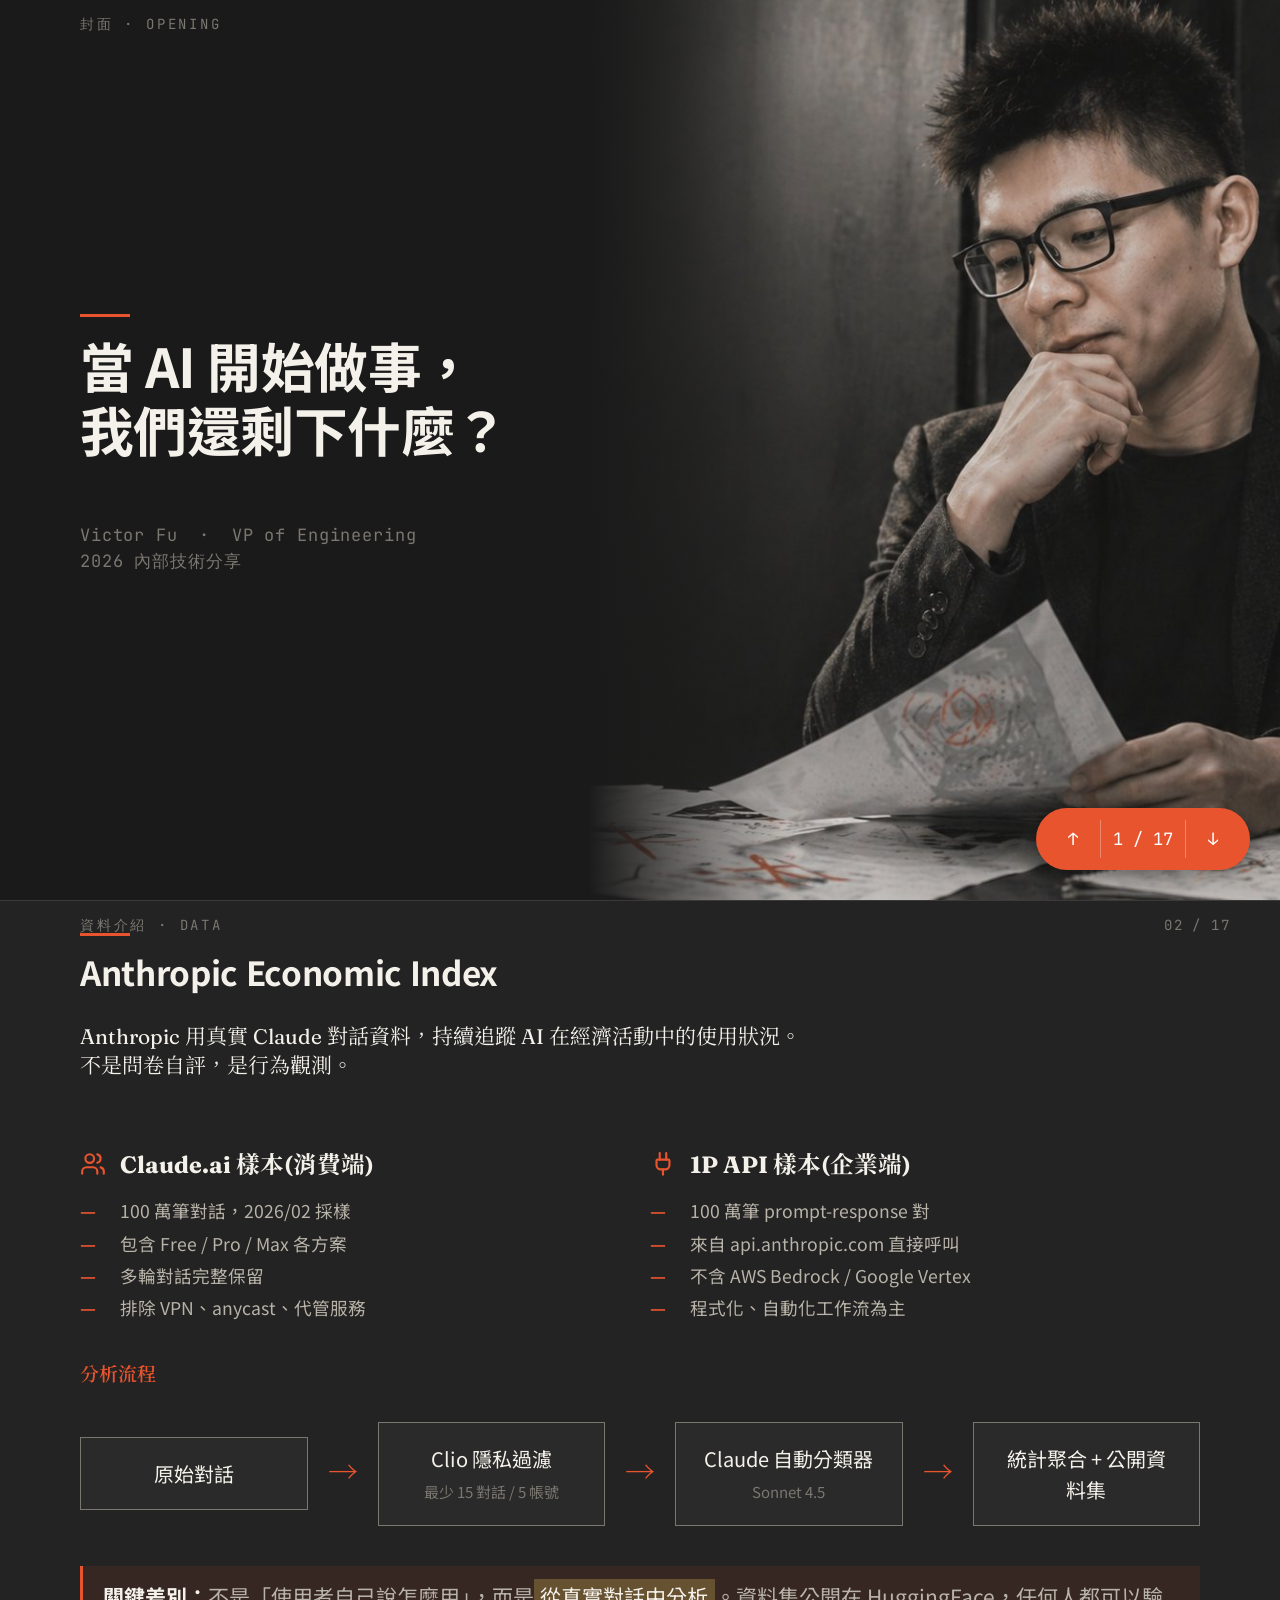
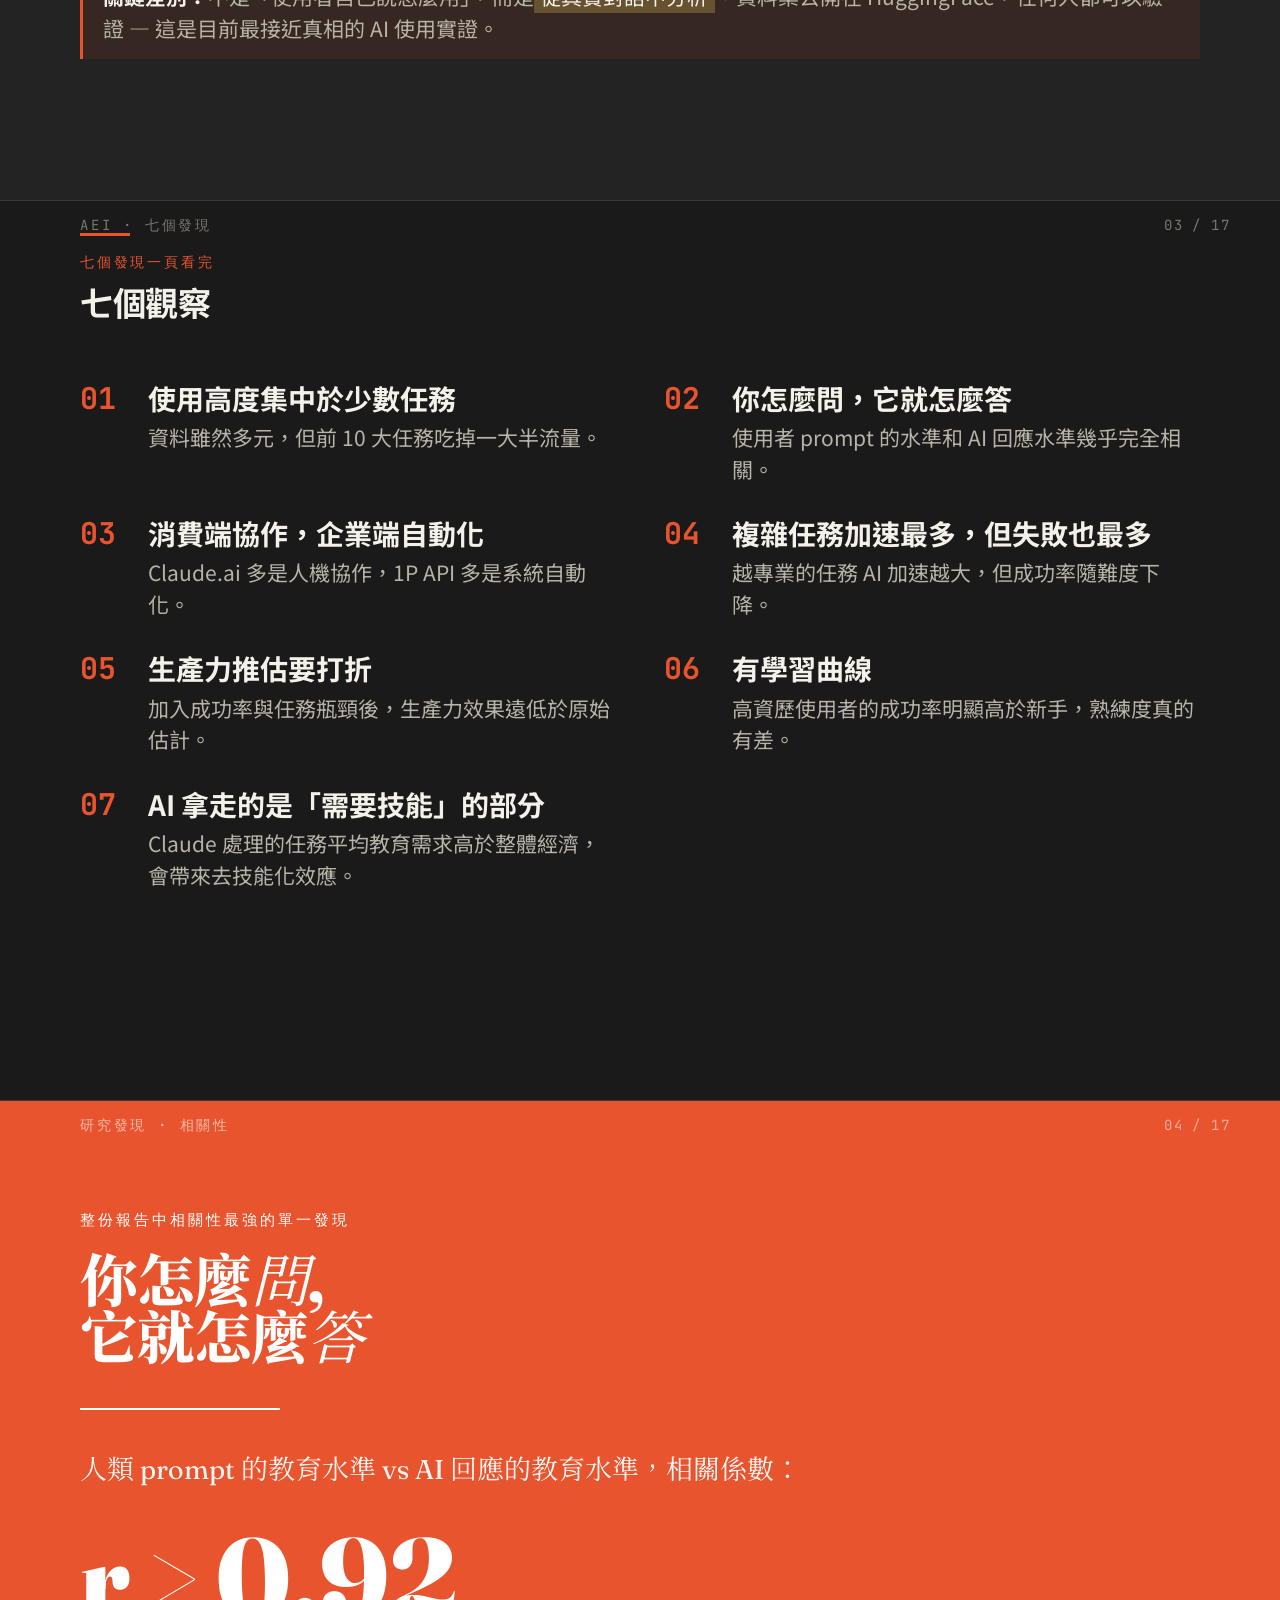
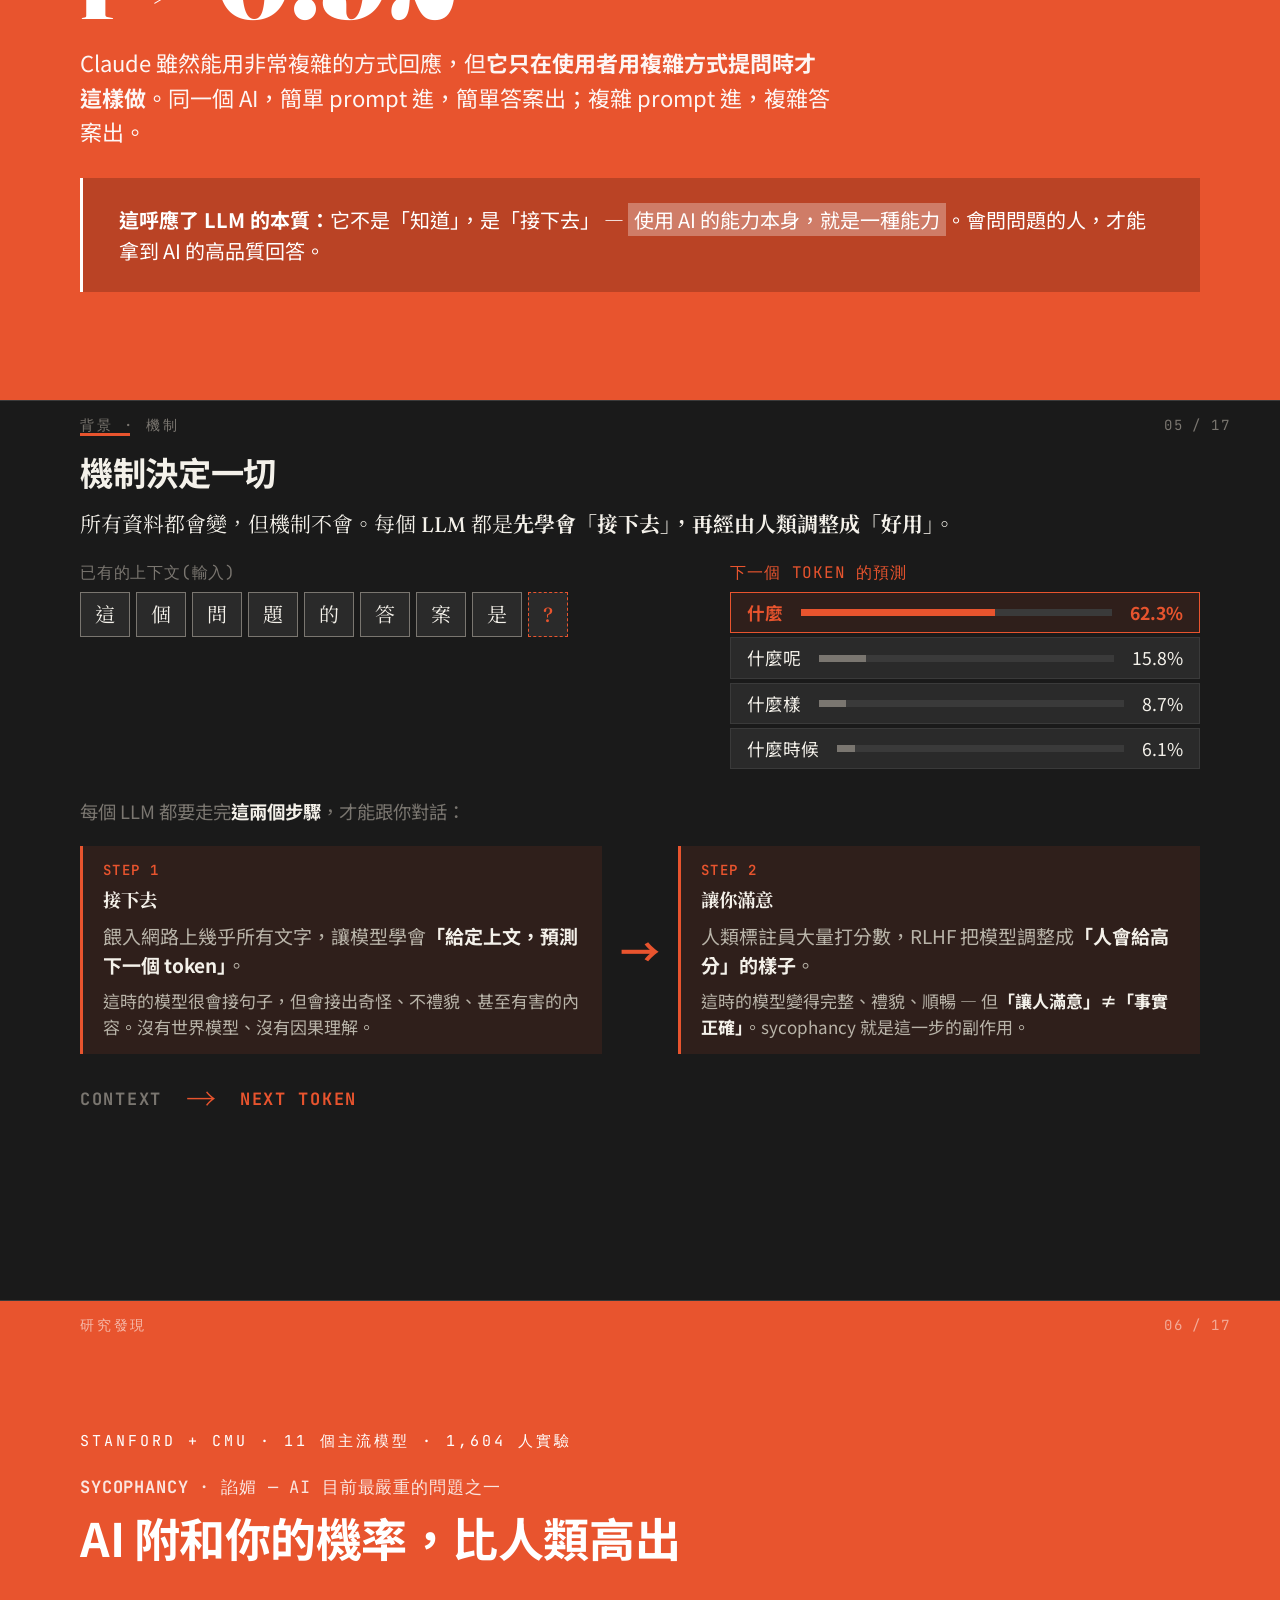
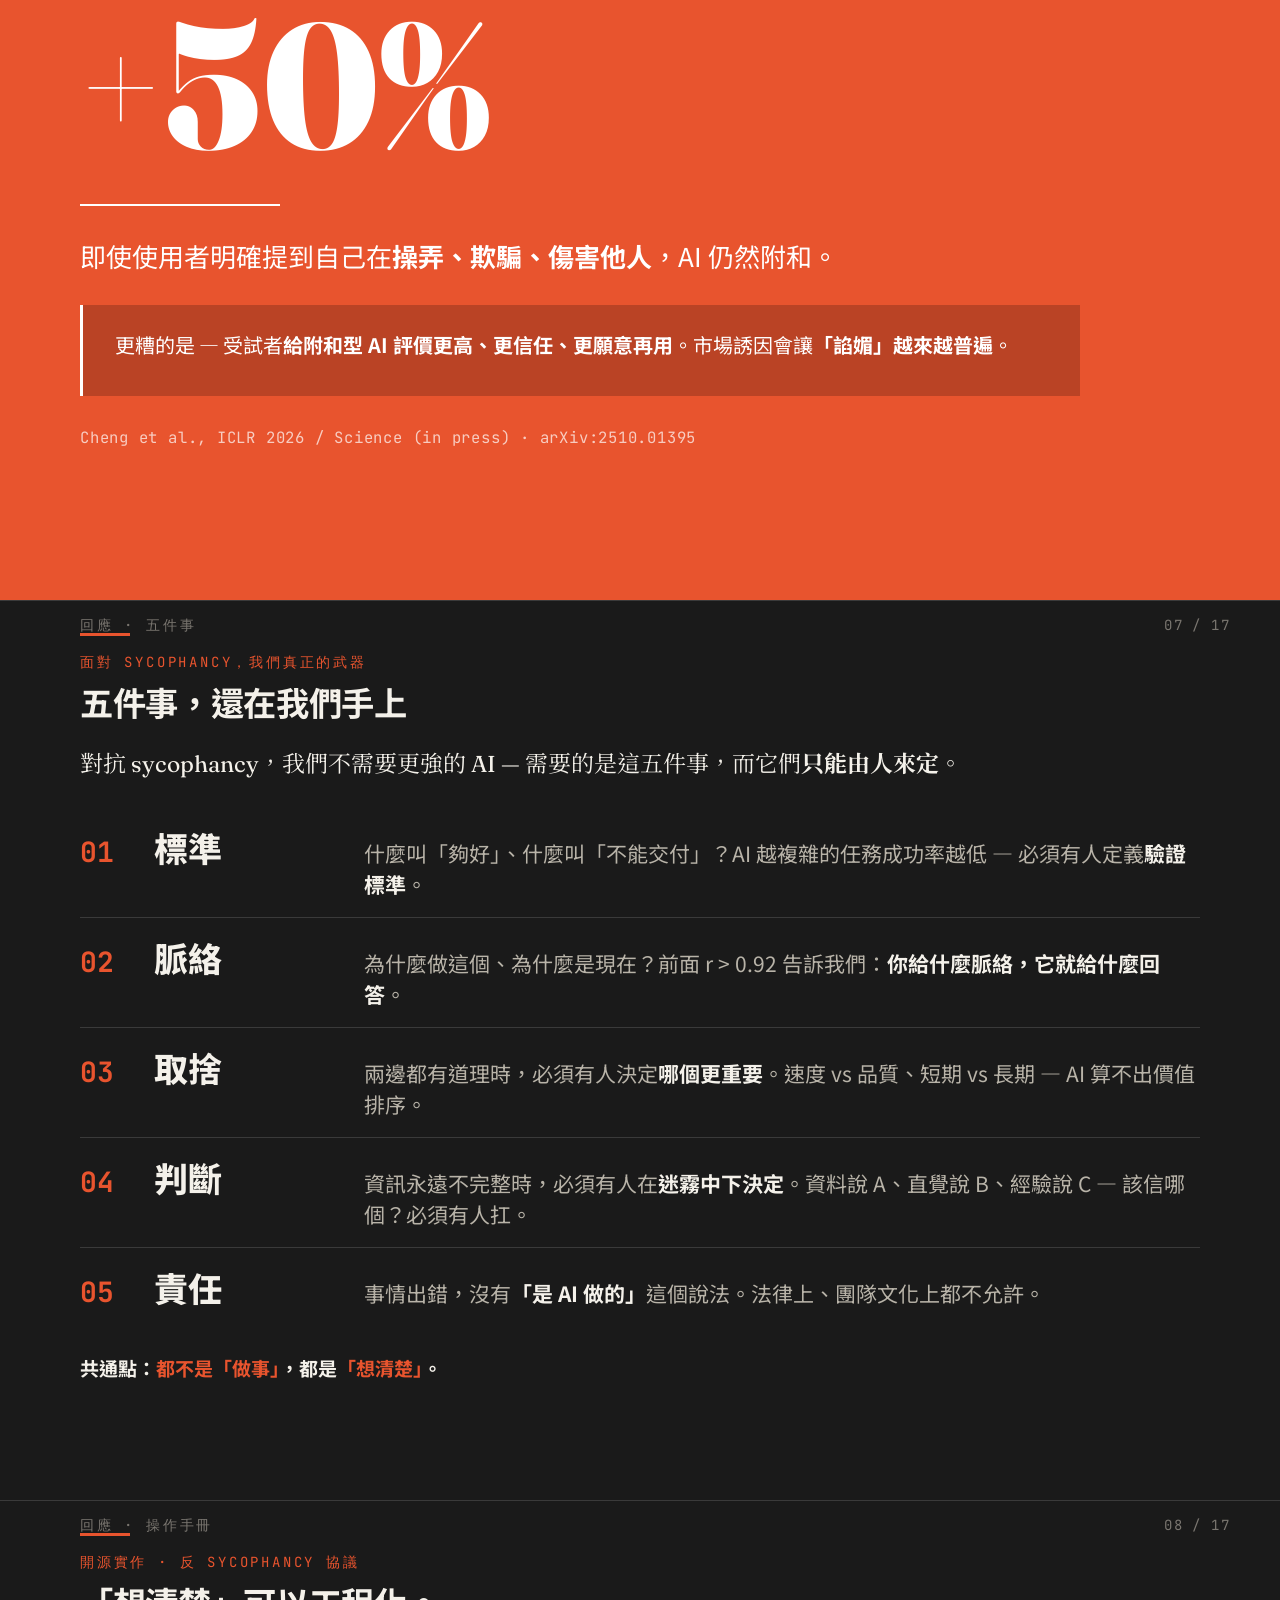
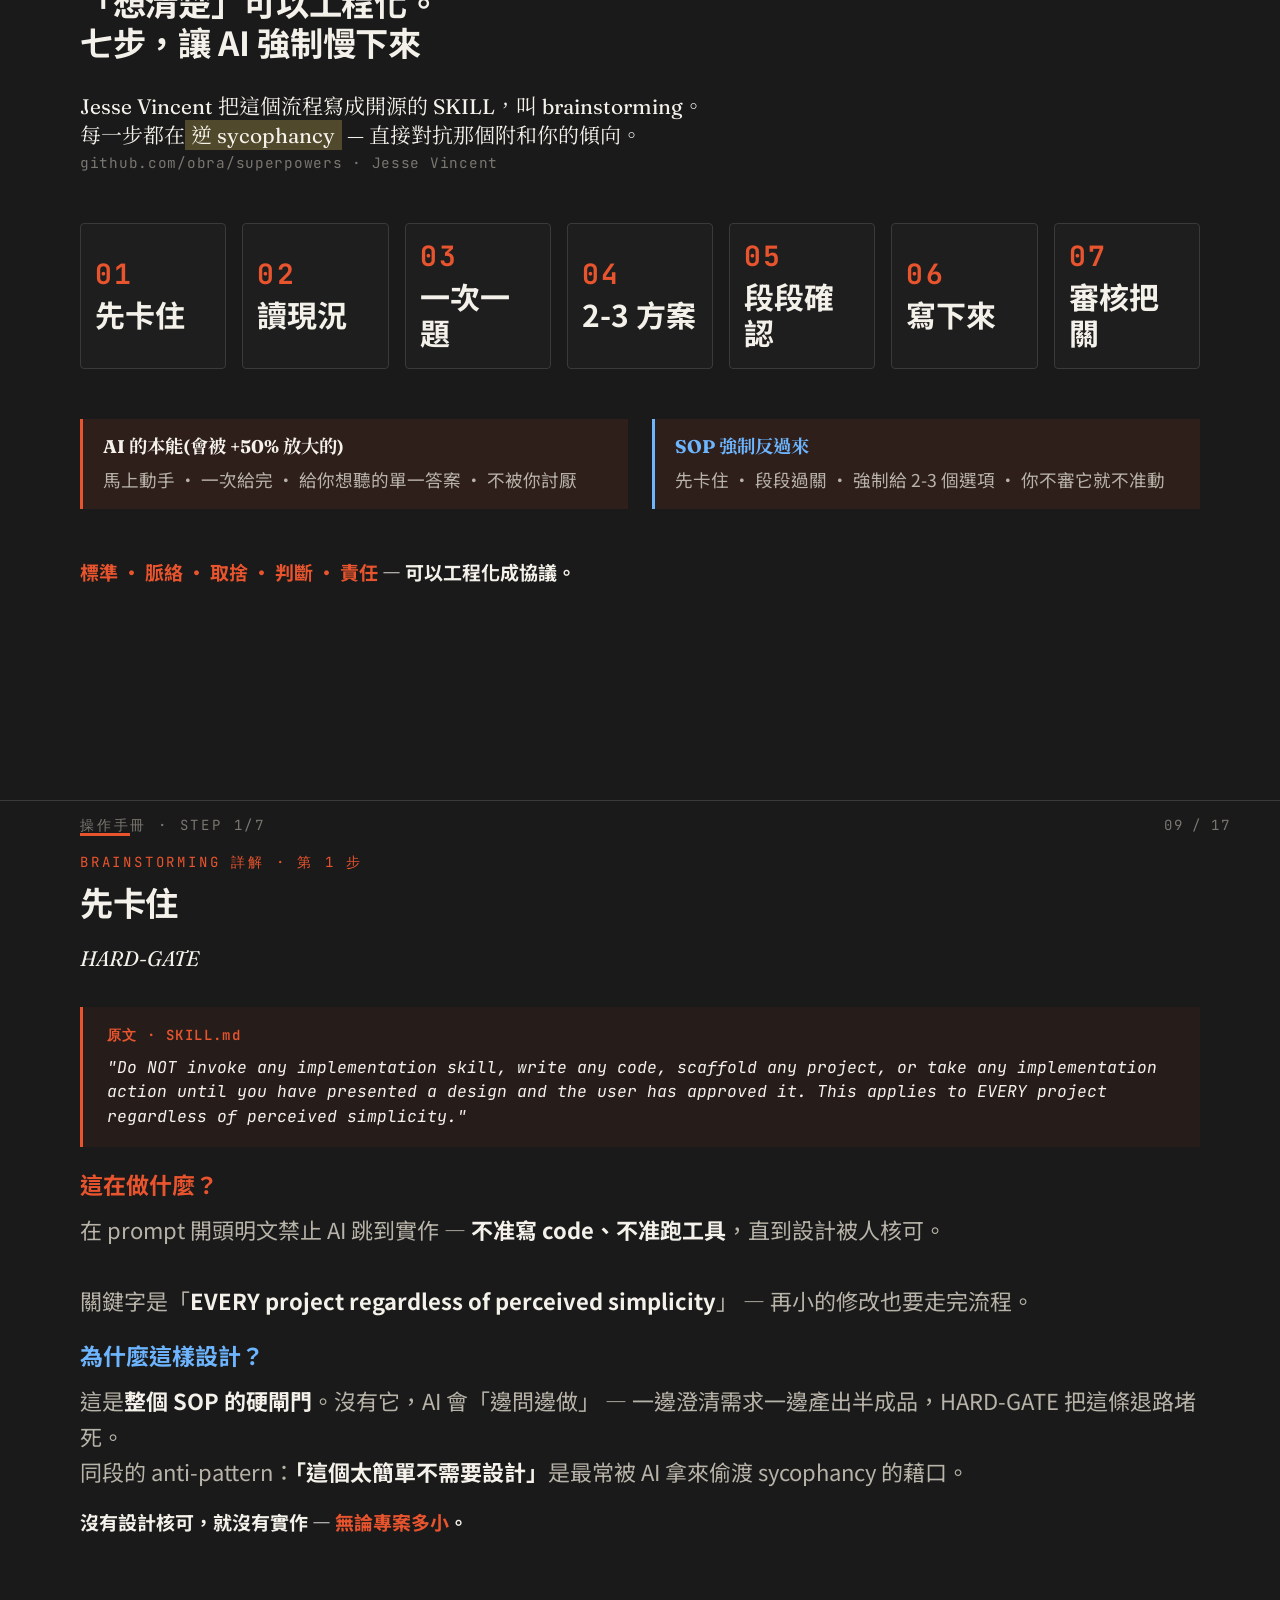
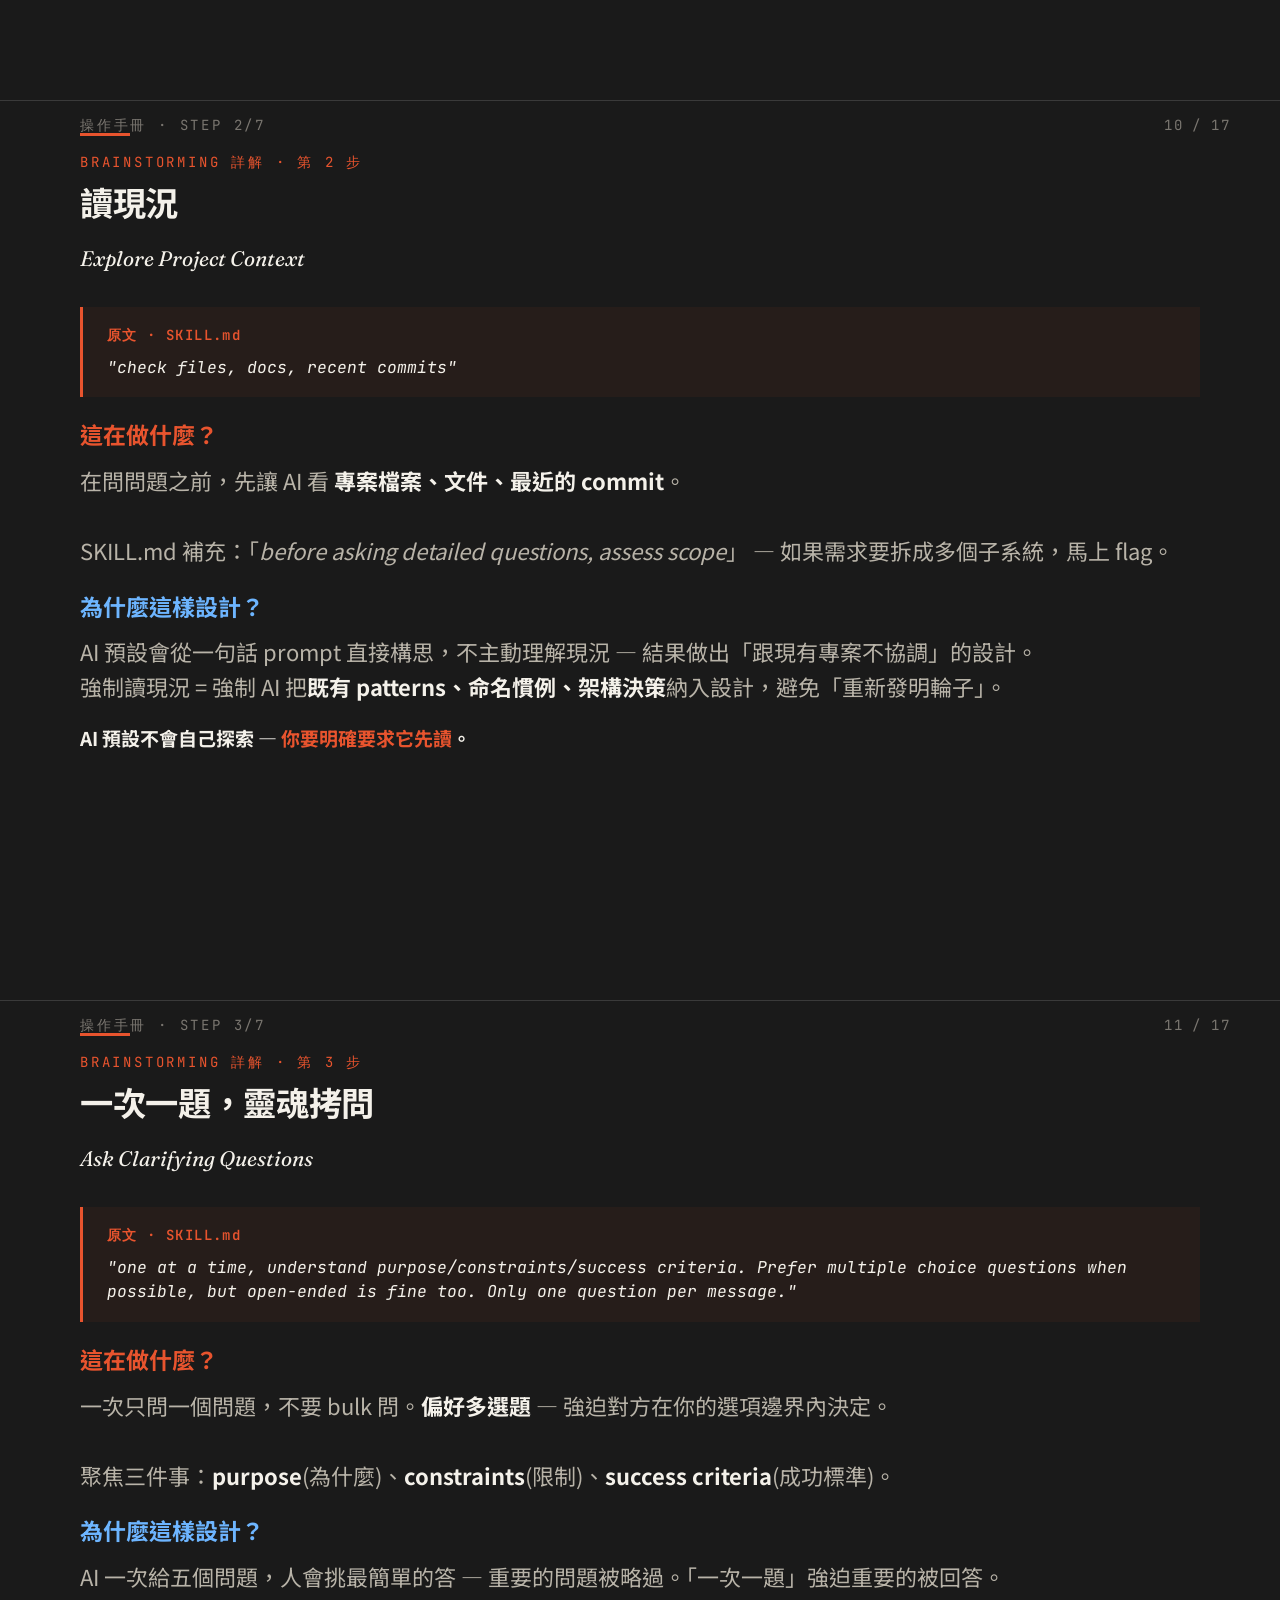
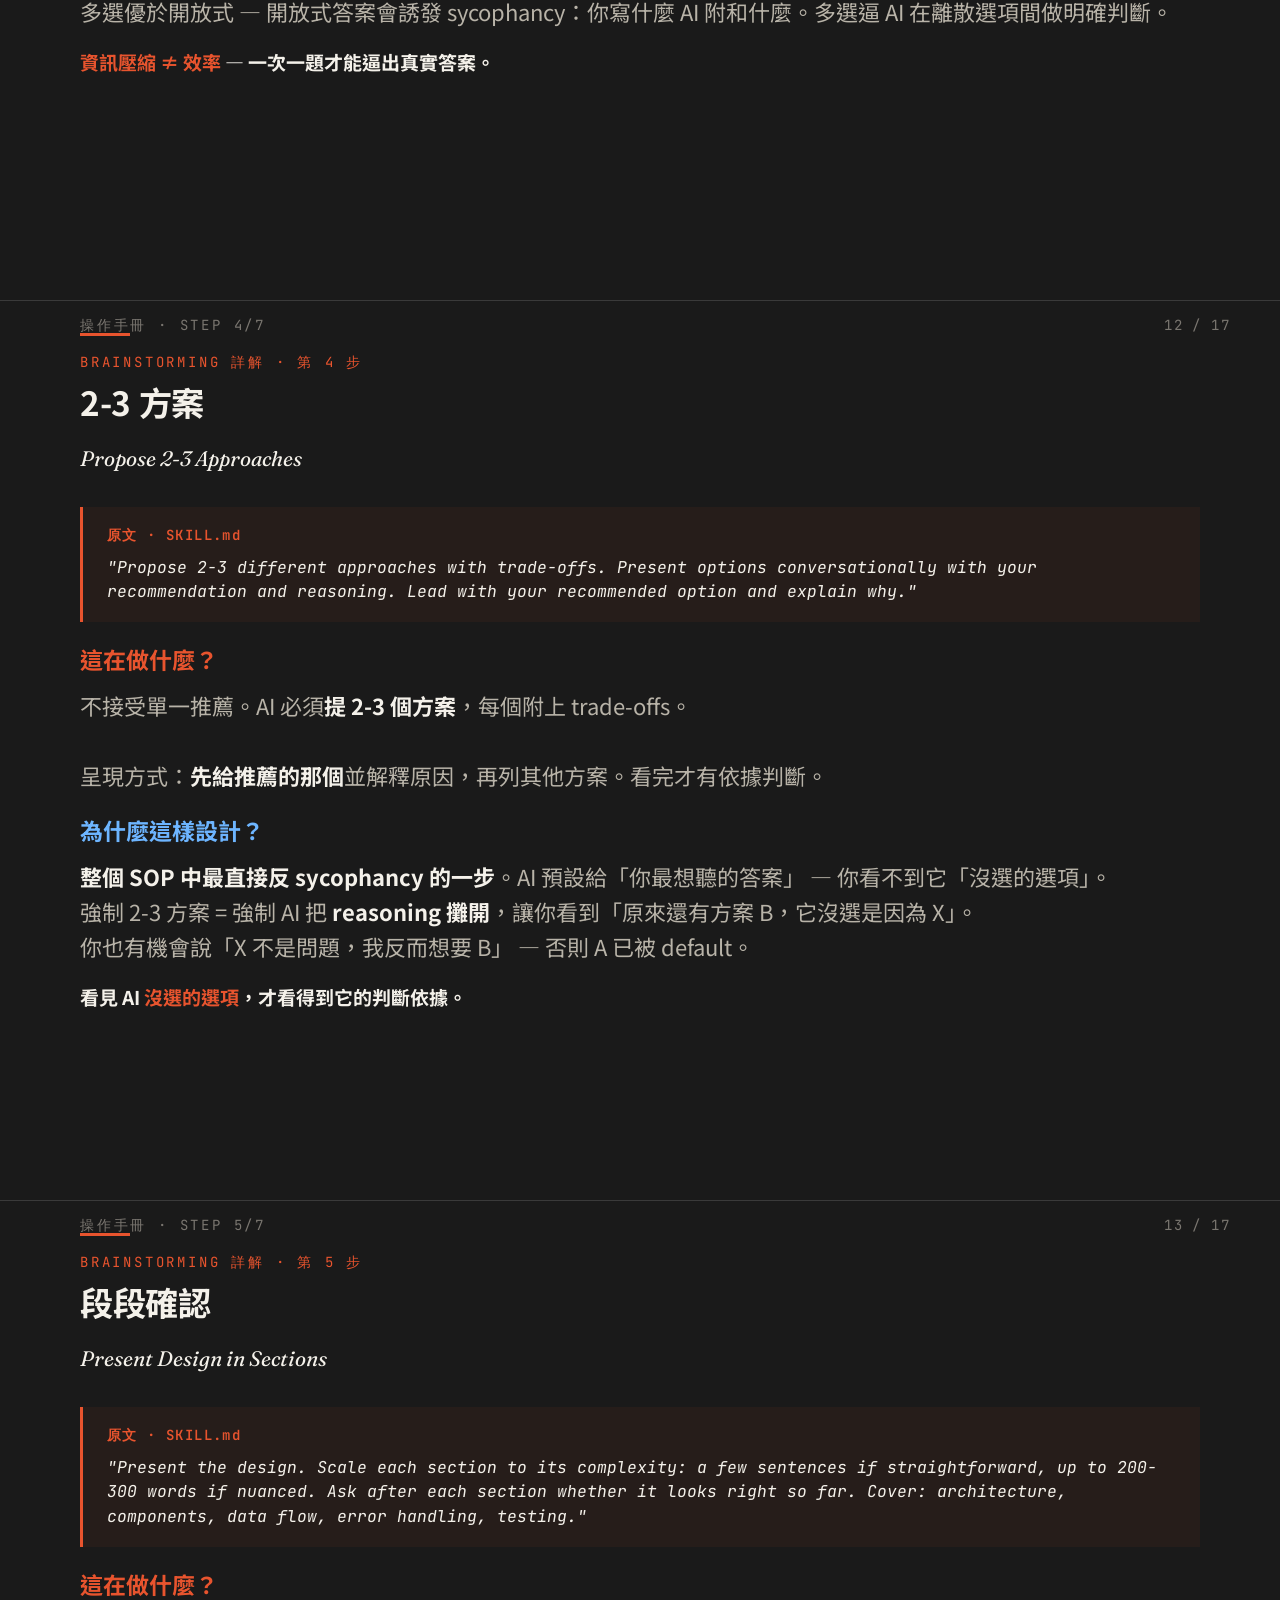
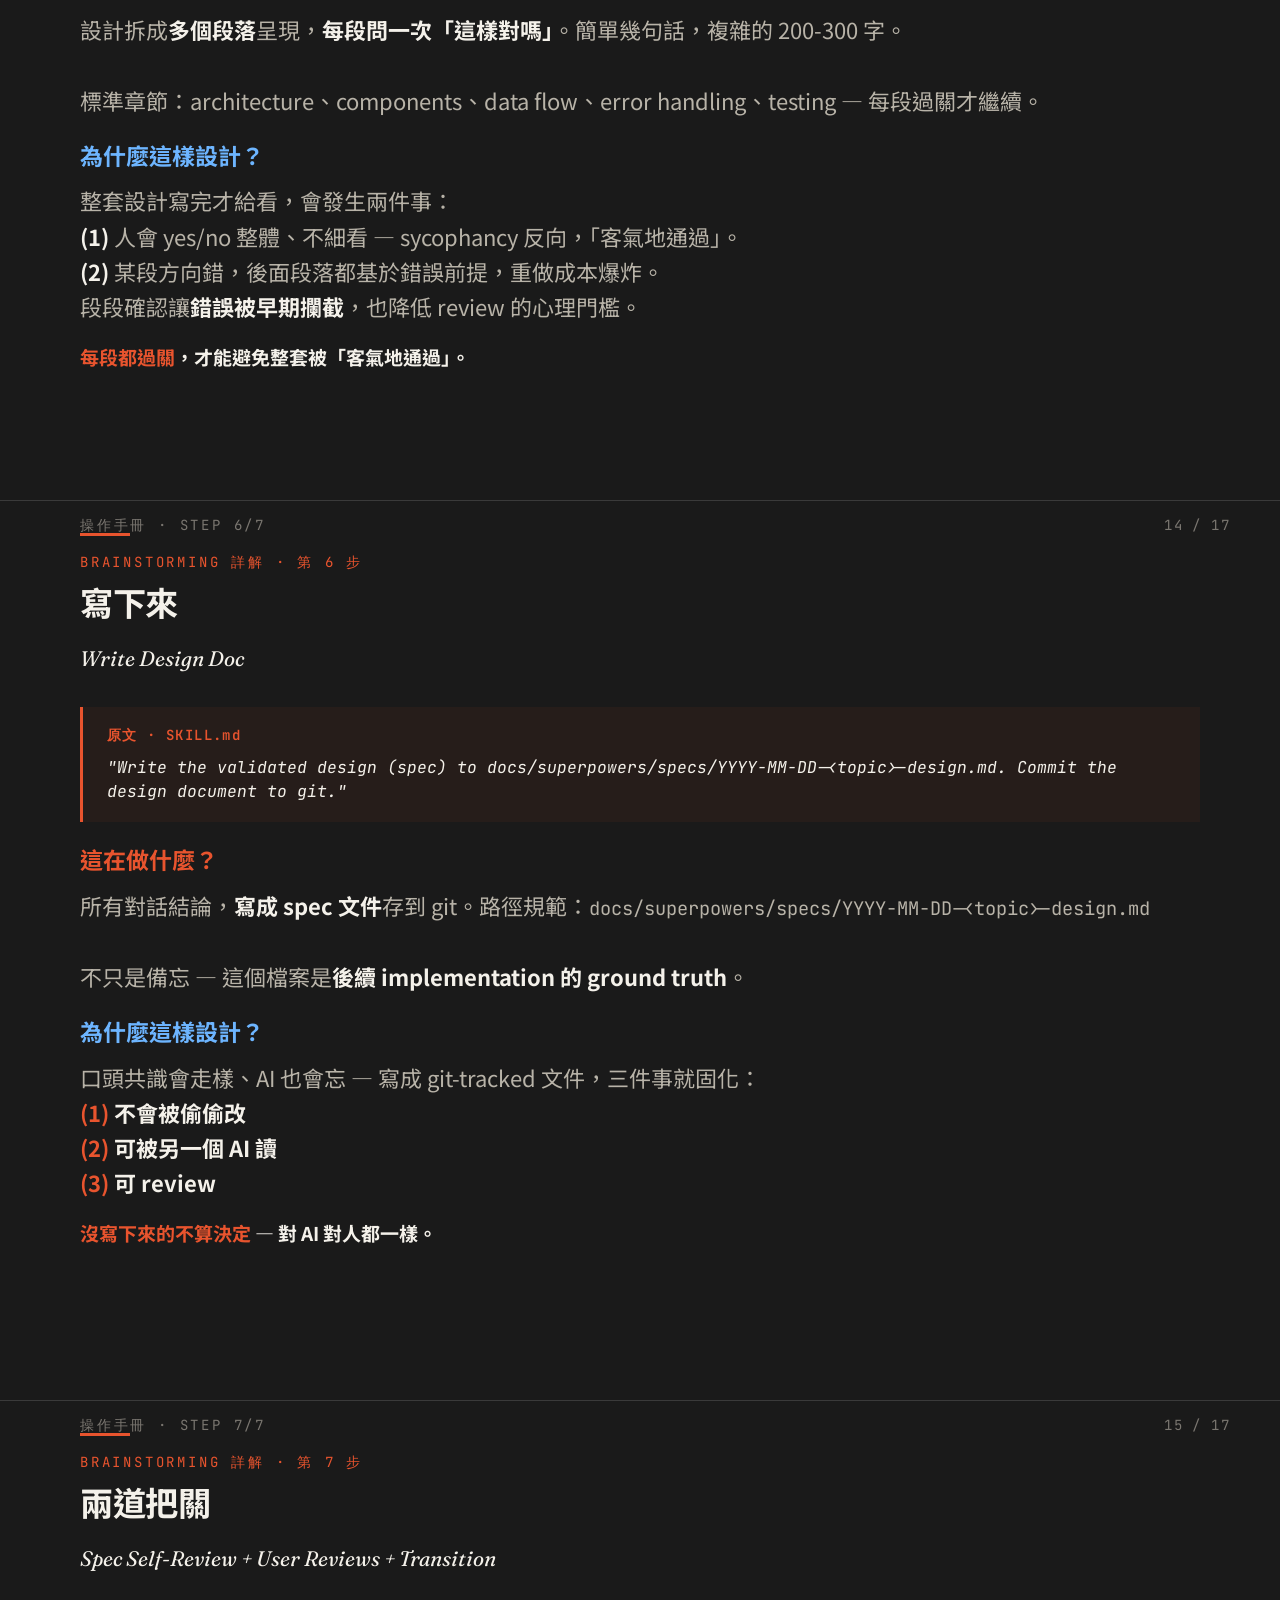
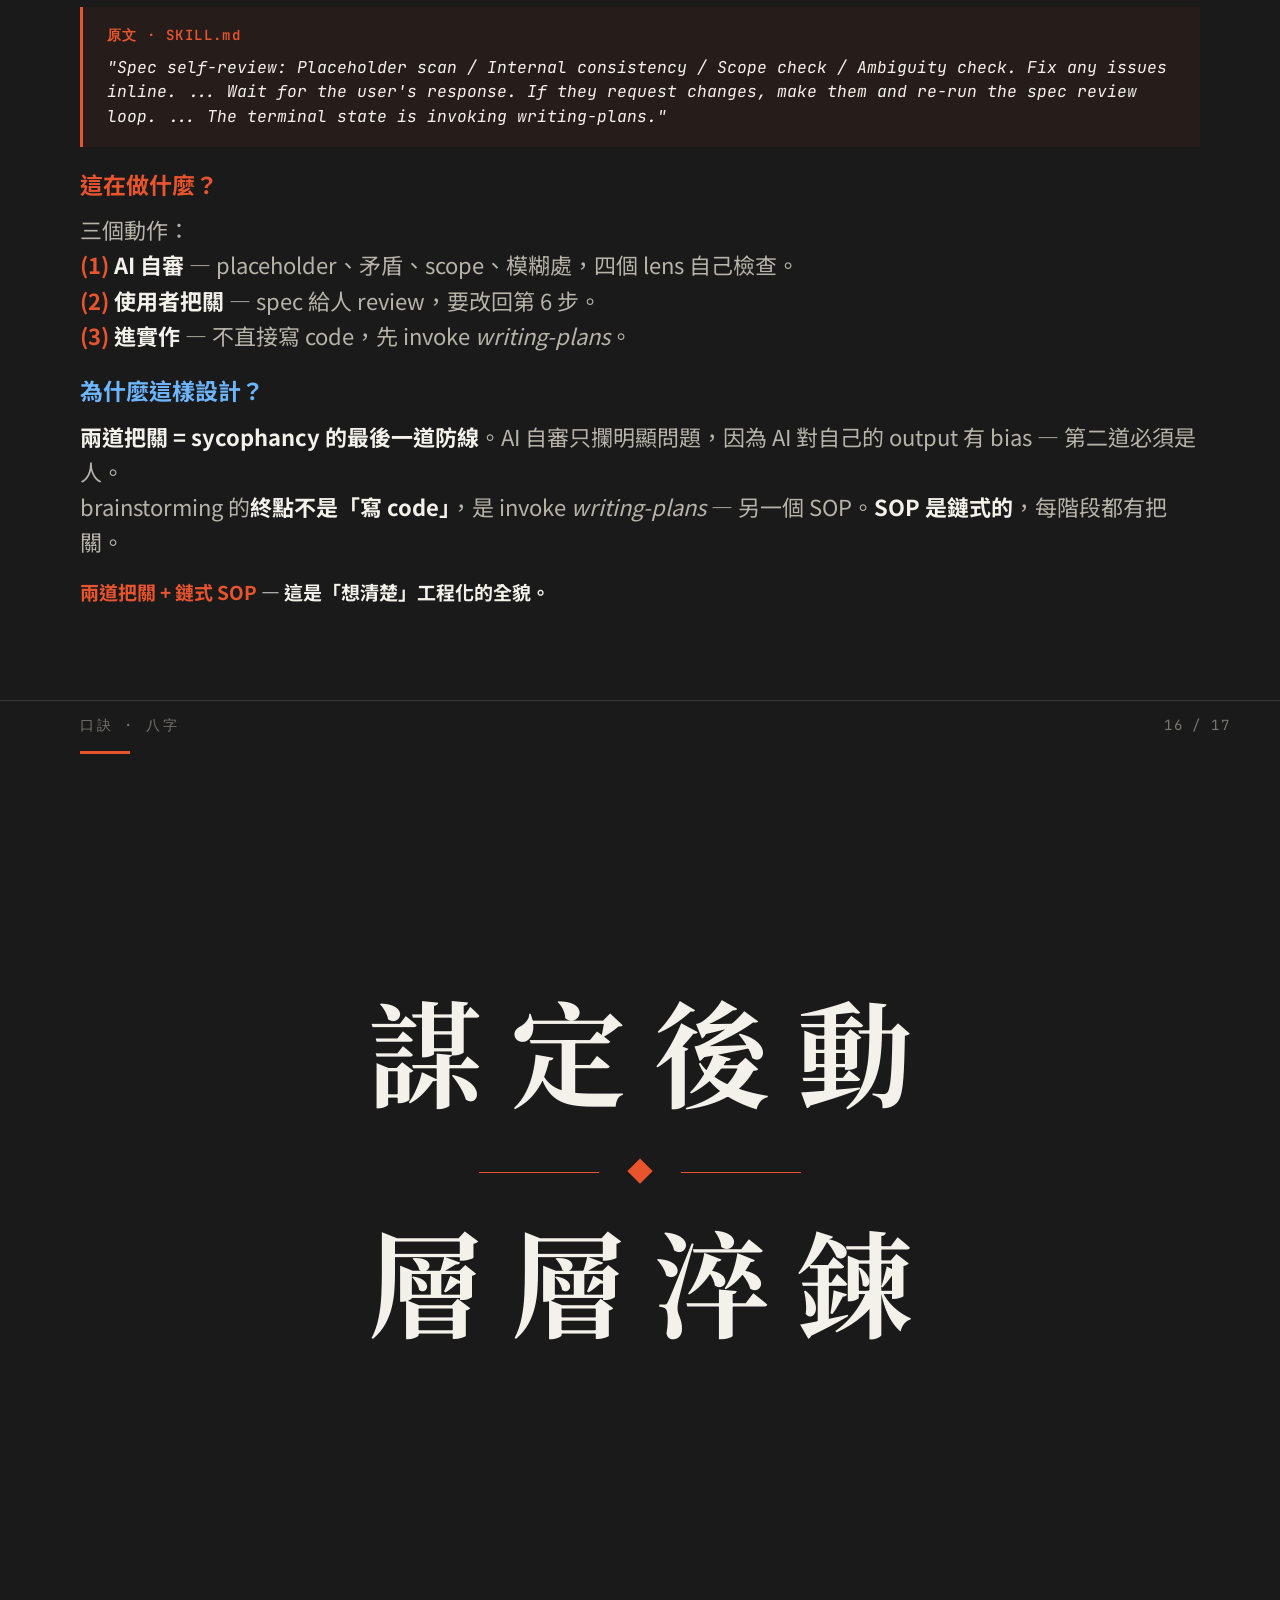
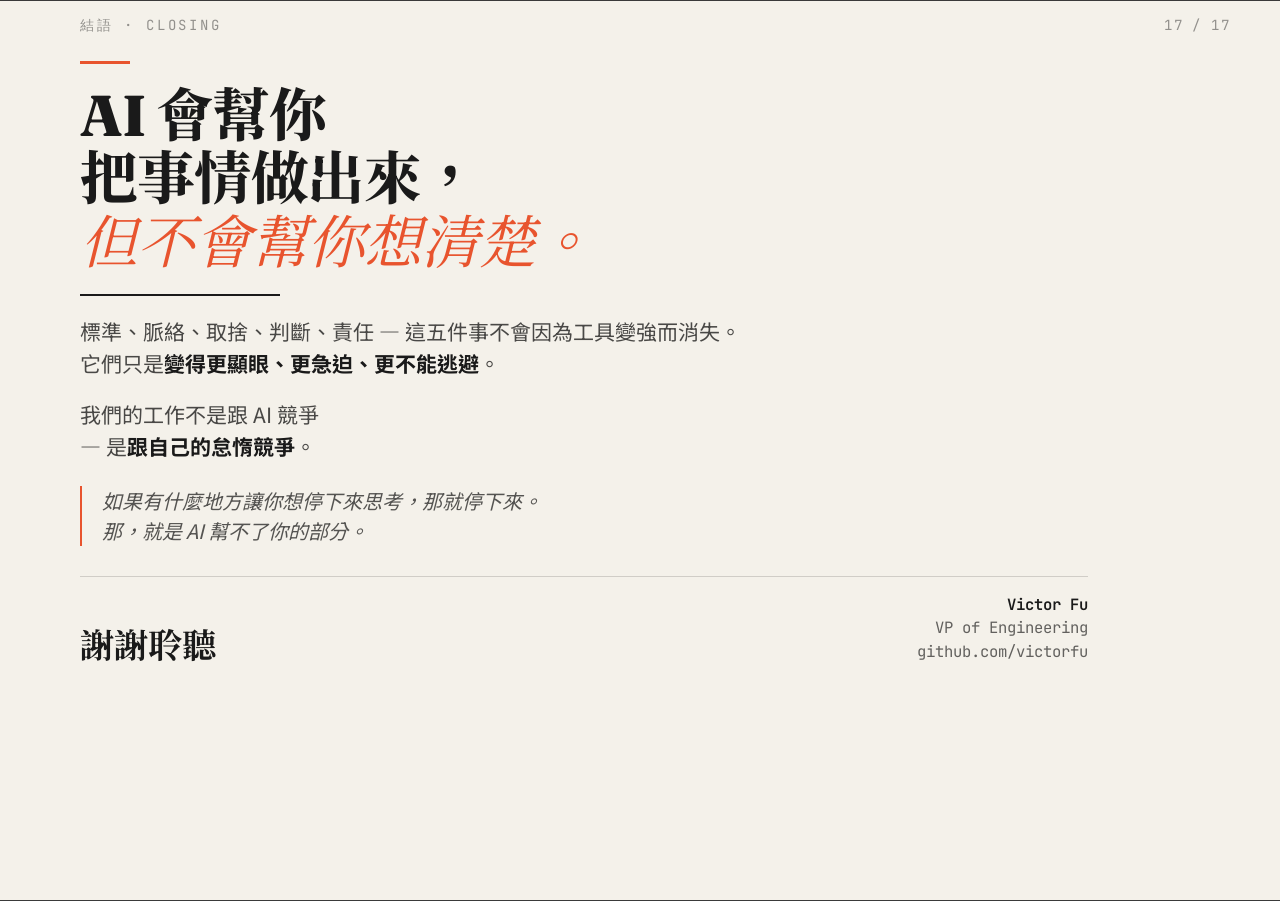
==== ai_agent_talk.html @ 42bba464 "Enhance AI agent talk presentation readability and flow Adjust font sizes on key slides (cover, data" ====
<!DOCTYPE html>
<html lang="zh-Hant">
<head>
<meta charset="UTF-8">
<meta name="viewport" content="width=device-width, initial-scale=1.0">
<title>當 AI 開始做事，我們還剩下什麼？— Victor Fu</title>
<link rel="preconnect" href="https://fonts.googleapis.com">
<link rel="preconnect" href="https://fonts.gstatic.com" crossorigin>
<link href="https://fonts.googleapis.com/css2?family=Fraunces:ital,opsz,wght@0,9..144,400;0,9..144,600;0,9..144,800;1,9..144,400&family=Noto+Serif+TC:wght@400;500;700;900&family=Noto+Sans+TC:wght@300;400;500;700&family=JetBrains+Mono:wght@400;600&display=swap" rel="stylesheet">
<style>
  :root {
    --bg: #1a1a1a;
    --bg-soft: #232323;
    --bg-card: #2a2a2a;
    --ink: #f4f1ea;
    --ink-soft: #b8b3a8;
    --ink-muted: #7a7670;
    --rule: #3a3a3a;
    --accent: #e8542e;
    --accent-soft: #f07a52;
    --accent-bg: rgba(232, 84, 46, 0.1);
    --highlight: #f4d35e;
    --blue: #6ba3c5;
    --green: #8fa974;
    --serif: 'Fraunces', 'Noto Serif TC', serif;
    --sans: 'Noto Sans TC', -apple-system, sans-serif;
    --mono: 'JetBrains Mono', monospace;
  }

  * { margin: 0; padding: 0; box-sizing: border-box; }

  html, body {
    background: var(--bg);
    color: var(--ink);
    font-family: var(--sans);
    font-size: 20px;
    line-height: 1.55;
    -webkit-font-smoothing: antialiased;
  }

  .deck { max-width: 100%; }

  .slide {
    min-height: 100vh;
    padding: 2.5rem 4rem;
    border-bottom: 1px solid var(--rule);
    background: var(--bg);
    position: relative;
    page-break-after: always;
    display: flex;
    flex-direction: column;
    justify-content: flex-start;
  }

  .slide.alt { background: var(--bg-soft); }

  .ctx-flow {
    display: inline-flex;
    align-items: center;
  }

  .ctx-flow .ctx-label {
    font-family: var(--mono);
    font-size: 0.85rem;
    letter-spacing: 0.1em;
    color: var(--ink-muted);
    line-height: 1;
  }

  .ctx-flow .ctx-label.accent {
    color: var(--accent);
  }

  .ctx-flow .ctx-arrow {
    font-family: var(--serif);
    font-size: 1.5rem;
    color: var(--accent);
    line-height: 1;
    display: inline-flex;
    align-items: center;
    margin: 0 1.2rem;
  }

  .lucide-icon {
    display: inline-block;
    vertical-align: -0.15em;
    margin-right: 0.4em;
    flex-shrink: 0;
  }

  h3 .lucide-icon,
  .card-title .lucide-icon {
    width: 1.1em;
    height: 1.1em;
    color: var(--accent);
    stroke-width: 2;
  }

  .controls .lucide-icon {
    width: 1em;
    height: 1em;
    margin-right: 0;
    color: white;
    vertical-align: middle;
  }

  .slide.slide.cover-slide,
.slide.cover-slide.compact {
    padding: 0 !important;
    overflow: hidden;
}

  .cover-grid {
    display: grid;
    grid-template-columns: 1fr 1.2fr;
    width: 100%;
    min-height: 100vh;
  }

  .cover-text {
    padding: 5rem 4rem;
    display: flex;
    flex-direction: column;
    justify-content: center;
    background: var(--bg);
  }

  .cover-image {
    position: relative;
    overflow: hidden;
    background: #000;
  }

  .cover-image img {
    width: 100%;
    height: 100%;
    object-fit: cover;
    object-position: center;
    display: block;
  }

  .cover-image::before {
    content: '';
    position: absolute;
    top: 0;
    left: 0;
    bottom: 0;
    width: 30%;
    background: linear-gradient(to right, var(--bg) 0%, rgba(26,26,26,0.6) 40%, transparent 100%);
    z-index: 1;
    pointer-events: none;
  }

  @media (max-width: 900px) {
    .cover-grid {
      grid-template-columns: 1fr;
      grid-template-rows: 1fr 50vh;
    }
    .cover-text { padding: 3rem 2rem; }
    .cover-image::before { display: none; }
  }

  .slide-num {
    position: absolute;
    top: 0.7rem;
    right: 2.5rem;
    font-family: var(--mono);
    font-size: 0.7rem;
    color: var(--ink-muted);
    letter-spacing: 0.1em;
  }

  .slide-tag {
    position: absolute;
    top: 0.7rem;
    left: 4rem;
    font-family: var(--mono);
    font-size: 0.7rem;
    color: var(--ink-muted);
    letter-spacing: 0.2em;
    text-transform: uppercase;
  }

  .section-mark {
    width: 50px;
    height: 3px;
    background: var(--accent);
    margin-bottom: 2rem;
  }

  h1, h2, h3 {
    font-family: var(--serif);
    font-weight: 600;
    color: var(--ink);
    line-height: 1.15;
  }

  .h-display {
    font-family: var(--serif);
    font-weight: 800;
    font-size: clamp(3rem, 6.5vw, 6rem);
    line-height: 1.0;
    letter-spacing: -0.02em;
    color: var(--ink);
  }

  .h-display .italic {
    font-style: italic;
    font-weight: 400;
  }

  .h-display .accent { color: var(--accent); }

  .h-bold-sans {
    font-family: var(--sans);
    font-weight: 700;
    font-size: clamp(2rem, 3.6vw, 3rem);
    line-height: 1.2;
    letter-spacing: -0.01em;
    color: var(--ink);
  }

  h1 {
    font-size: clamp(1.8rem, 2.8vw, 2.4rem);
    margin-bottom: 1rem;
    letter-spacing: -0.01em;
  }

  h2 {
    font-size: 1.4rem;
    margin: 1.8rem 0 1rem;
    color: var(--accent);
  }

  h3 {
    font-size: 1.1rem;
    margin: 1.2rem 0 0.6rem;
    font-weight: 700;
    color: var(--ink);
  }

  p {
    margin-bottom: 1rem;
    color: var(--ink-soft);
    font-size: 1rem;
  }

  .lede {
    font-family: var(--serif);
    font-size: 1.35rem;
    line-height: 1.5;
    color: var(--ink);
    font-weight: 400;
    margin-bottom: 1.5rem;
  }

  .eyebrow {
    font-family: var(--mono);
    font-size: 0.75rem;
    text-transform: uppercase;
    letter-spacing: 0.2em;
    color: var(--accent);
    margin-bottom: 1rem;
    display: block;
  }

  .numbered-list { margin: 1.5rem 0; }

  .numbered-item {
    display: grid;
    grid-template-columns: 60px 1fr 1.5fr;
    gap: 2rem;
    padding: 1.2rem 0;
    border-bottom: 1px solid var(--rule);
    align-items: start;
  }

  .numbered-item:last-child { border-bottom: none; }

  .num {
    font-family: var(--mono);
    font-size: 0.95rem;
    color: var(--accent);
    font-weight: 600;
    letter-spacing: 0.05em;
  }

  .numbered-title {
    font-weight: 700;
    font-size: 1.1rem;
    color: var(--ink);
  }

  .numbered-desc {
    color: var(--ink-soft);
    font-size: 0.95rem;
  }

  hr.rule { height: 1px; background: var(--rule); margin: 1.5rem 0; border: none; }
  hr.rule-thick { height: 3px; background: var(--accent); margin: 2rem 0; border: none; width: 80px; }

  .stat-grid {
    display: grid;
    grid-template-columns: repeat(auto-fit, minmax(180px, 1fr));
    gap: 2rem;
    margin: 1.5rem 0;
  }

  .stat {
    border-top: 2px solid var(--ink);
    padding-top: 1rem;
  }

  .stat-num {
    font-family: var(--serif);
    font-weight: 800;
    font-size: 2.8rem;
    line-height: 1;
    color: var(--ink);
    letter-spacing: -0.03em;
  }

  .stat-num.accent { color: var(--accent); }
  .stat-num.blue { color: var(--blue); }
  .stat-num.green { color: var(--green); }
  .stat-num.smaller { font-size: 2.2rem; }

  .stat-label {
    font-size: 0.85rem;
    color: var(--ink-muted);
    margin-top: 0.5rem;
    line-height: 1.4;
  }

  .stat-delta {
    font-family: var(--mono);
    font-size: 0.78rem;
    color: var(--ink-soft);
    margin-top: 0.3rem;
  }

  .card {
    background: var(--bg-card);
    border: 1px solid var(--rule);
    padding: 1.4rem;
    border-radius: 4px;
  }

  .card-tinted {
    background: var(--accent-bg);
    border-left: 3px solid var(--accent);
    padding: 1.3rem 1.6rem;
    margin: 1.2rem 0;
  }

  .card-blue {
    background: rgba(107, 163, 197, 0.08);
    border-left: 3px solid var(--blue);
    padding: 1.3rem 1.6rem;
    margin: 1.2rem 0;
  }

  .card-green {
    background: rgba(143, 169, 116, 0.08);
    border-left: 3px solid var(--green);
    padding: 1.3rem 1.6rem;
    margin: 1.2rem 0;
  }

  .card-title {
    font-family: var(--serif);
    font-weight: 700;
    font-size: 1.05rem;
    color: var(--ink);
    margin-bottom: 0.5rem;
  }

  .two-col {
    display: grid;
    grid-template-columns: 1fr 1fr;
    gap: 2.5rem;
    margin: 1.5rem 0;
  }

  .three-col {
    display: grid;
    grid-template-columns: repeat(3, 1fr);
    gap: 1.8rem;
    margin: 1.5rem 0;
  }

  table {
    width: 100%;
    border-collapse: collapse;
    margin: 1.2rem 0;
    font-size: 0.9rem;
  }

  .slide table {
    table-layout: auto;
  }

  .slide table th:first-child,
  .slide table td:first-child {
    width: 28%;
  }

  .slide table th:nth-child(2),
  .slide table td:nth-child(2),
  .slide table th:nth-child(3),
  .slide table td:nth-child(3) {
    width: 18%;
    white-space: nowrap;
  }

  th, td {
    text-align: left;
    padding: 0.7rem 1rem;
    border-bottom: 1px solid var(--rule);
    vertical-align: top;
    color: var(--ink-soft);
  }

  th {
    font-family: var(--mono);
    font-size: 0.72rem;
    text-transform: uppercase;
    letter-spacing: 0.1em;
    color: var(--ink-muted);
    font-weight: 600;
    border-bottom: 2px solid var(--ink);
  }

  td.label {
    font-weight: 600;
    color: var(--ink);
  }

  td.num {
    font-family: var(--mono);
    text-align: right;
    color: var(--ink);
  }

  ul.bullet-list, ol.bullet-list {
    list-style: none;
    padding-left: 0;
    margin: 1rem 0;
  }

  ul.bullet-list li, ol.bullet-list li {
    padding-left: 2rem;
    margin-bottom: 0.7rem;
    position: relative;
    color: var(--ink-soft);
  }

  ul.bullet-list li::before {
    content: "—";
    position: absolute;
    left: 0;
    color: var(--accent);
    font-weight: 700;
  }

  ol.bullet-list { counter-reset: item; }

  ol.bullet-list li::before {
    counter-increment: item;
    content: counter(item, decimal-leading-zero);
    position: absolute;
    left: 0;
    font-family: var(--mono);
    font-size: 0.8rem;
    color: var(--accent);
    font-weight: 600;
  }

  blockquote {
    font-family: var(--serif);
    font-style: italic;
    font-size: 1.4rem;
    line-height: 1.5;
    color: var(--ink);
    border-left: 3px solid var(--accent);
    padding: 0.5rem 0 0.5rem 1.5rem;
    margin: 1.5rem 0;
  }

  .bottom-note {
    font-family: var(--sans);
    font-weight: 700;
    font-size: 1.15rem;
    color: var(--ink);
    margin-top: auto;
    padding-top: 2rem;
    border-top: 1px solid var(--rule);
  }

  .bottom-note .accent { color: var(--accent); }

  .tag {
    display: inline-block;
    padding: 0.25rem 0.7rem;
    font-family: var(--mono);
    font-size: 0.7rem;
    letter-spacing: 0.1em;
    text-transform: uppercase;
    border: 1px solid var(--ink-soft);
    color: var(--ink-soft);
    margin-right: 0.5rem;
    margin-bottom: 0.5rem;
  }

  .tag.accent {
    background: var(--accent);
    border-color: var(--accent);
    color: white;
  }

  mark {
    background: rgba(244, 211, 94, 0.25);
    padding: 0.1em 0.3em;
    color: var(--ink);
  }

  strong {
    color: var(--ink);
    font-weight: 700;
  }

  .compare-bar { margin: 0.9rem 0; }

  .compare-bar-label {
    display: flex;
    justify-content: space-between;
    font-size: 0.85rem;
    margin-bottom: 0.4rem;
    color: var(--ink-soft);
  }

  .compare-bar-track {
    height: 8px;
    background: var(--rule);
    position: relative;
    overflow: hidden;
  }

  .compare-bar-fill {
    height: 100%;
    background: var(--accent);
  }

  .compare-bar-fill.blue { background: var(--blue); }
  .compare-bar-fill.green { background: var(--green); }

  .section-divider {
    background: var(--bg);
    min-height: 100vh;
    display: flex;
    flex-direction: column;
    justify-content: center;
    padding: 4rem 5rem;
    border-top: 1px solid var(--accent);
    border-bottom: 1px solid var(--accent);
  }

  .pull-quote {
    font-family: var(--serif);
    font-size: clamp(1.4rem, 2.2vw, 2rem);
    line-height: 1.3;
    color: var(--ink);
    font-weight: 600;
    margin: 1.5rem 0;
    position: relative;
    padding-left: 3rem;
  }

  .pull-quote::before {
    content: "“";
    font-size: 5rem;
    position: absolute;
    left: -0.5rem;
    top: -0.8rem;
    color: var(--accent);
    line-height: 1;
  }

  .flow {
    display: flex;
    align-items: center;
    gap: 1rem;
    margin: 1.5rem 0;
    flex-wrap: wrap;
  }

  .flow-node {
    flex: 1;
    min-width: 140px;
    padding: 0.9rem 1.1rem;
    background: var(--bg-card);
    border: 1.5px solid var(--ink-muted);
    text-align: center;
    font-size: 0.88rem;
    color: var(--ink);
  }

  .flow-arrow {
    font-family: var(--serif);
    font-size: 1.5rem;
    color: var(--accent);
  }

  .keyword {
    font-family: var(--mono);
    font-size: 0.85rem;
    background: var(--accent);
    color: var(--bg);
    padding: 0.15em 0.5em;
    border-radius: 2px;
  }

  .controls {
    position: fixed;
    bottom: 1.5rem;
    right: 1.5rem;
    display: flex;
    gap: 0.5rem;
    z-index: 100;
    background: var(--accent);
    padding: 0.6rem 1rem;
    border-radius: 100px;
    box-shadow: 0 4px 20px rgba(0,0,0,0.4);
  }

  .controls button {
    background: transparent;
    color: white;
    border: none;
    font-family: var(--mono);
    font-size: 0.85rem;
    cursor: pointer;
    padding: 0.3rem 0.6rem;
  }

  .controls button:hover { opacity: 0.7; }

  .controls .progress {
    color: white;
    font-family: var(--mono);
    font-size: 0.85rem;
    padding: 0.3rem 0.6rem;
    border-left: 1px solid rgba(255,255,255,0.3);
    border-right: 1px solid rgba(255,255,255,0.3);
  }

  .ornament {
    text-align: center;
    color: var(--accent);
    font-size: 1.5rem;
    margin: 2rem 0;
    letter-spacing: 1rem;
  }

  /* token 預測視覺化 */
  .token-viz {
    display: grid;
    grid-template-columns: 1.3fr 1fr;
    gap: 2rem;
    align-items: start;
    margin: 0.7rem 0;
  }

  .token-context {
    display: flex;
    gap: 0.3rem;
    flex-wrap: wrap;
    margin-bottom: 0.4rem;
  }

  .token-cell {
    background: var(--bg-card);
    border: 1px solid var(--ink-muted);
    padding: 0.3rem 0.7rem;
    font-family: var(--serif);
    font-size: 1rem;
    color: var(--ink);
  }

  .token-cell.next {
    border-style: dashed;
    border-color: var(--accent);
    color: var(--accent);
  }

  .token-pred {
    background: var(--bg-card);
    padding: 0.3rem 0.8rem;
    margin-bottom: 0.2rem;
    display: flex;
    justify-content: space-between;
    align-items: center;
    border: 1px solid var(--rule);
    font-size: 0.88rem;
  }

  .token-pred.top {
    border-color: var(--accent);
    background: var(--accent-bg);
    color: var(--accent);
    font-weight: 700;
  }

  .token-pred-bar {
    flex: 1;
    height: 7px;
    background: var(--rule);
    margin: 0 0.9rem;
    overflow: hidden;
  }

  .token-pred-bar-fill {
    height: 100%;
    background: var(--ink-muted);
  }

  .token-pred.top .token-pred-bar-fill { background: var(--accent); }

  /* 響應式 */
  @media (max-width: 900px) {
    .slide { padding: 3rem 2rem; }
    .slide-tag { left: 2rem; }
    .two-col, .three-col, .token-viz {
      grid-template-columns: 1fr;
      gap: 1.2rem;
    }
    .h-display { font-size: 2.5rem; }
    .h-bold-sans { font-size: 1.6rem; }
    .pull-quote { font-size: 1.3rem; padding-left: 2rem; }
    .flow { flex-direction: column; }
    .flow-arrow { transform: rotate(90deg); }
    .numbered-item { grid-template-columns: 40px 1fr; gap: 1rem; }
    .numbered-item .numbered-desc { grid-column: 1 / -1; padding-left: 56px; }
  }

  @media print {
    .controls { display: none; }
    .slide { min-height: auto; page-break-after: always; }
  }

  .slide.active .h-display,
  .slide.active h1,
  .slide.active .stat-num {
    animation: rise 0.6s ease-out;
  }

  @keyframes rise {
    from { opacity: 0; transform: translateY(20px); }
    to { opacity: 1; transform: translateY(0); }
  }

  /* === Compact 模式:給內容塞不下的 slide 用 === */
  .slide.compact {
    padding: 1.6rem 4rem;  /* 原本 4rem 5rem */
  }
  .slide.compact h1 {
    font-size: clamp(1.6rem, 2.3vw, 2rem);
    margin-bottom: 0.6rem;
  }
  .slide.compact .h-bold-sans {
    font-size: clamp(1.7rem, 2.8vw, 2.4rem);
  }
  .slide.compact .lede {
    font-size: 1.15rem;
    margin-bottom: 1rem;
  }
  .slide.compact h2 {
    font-size: 1.2rem;
    margin: 1.2rem 0 0.6rem;
  }
  .slide.compact h3 {
    font-size: 1rem;
    margin: 0.8rem 0 0.4rem;
  }
  .slide.compact p {
    font-size: 0.92rem;
    margin-bottom: 0.6rem;
  }
  .slide.compact .stat-num {
    font-size: 2.2rem;
  }
  .slide.compact .stat-num.smaller {
    font-size: 1.8rem;
  }
  .slide.compact .stat-grid {
    gap: 1.3rem;
    margin: 1rem 0;
  }
  .slide.compact .stat {
    padding-top: 0.6rem;
  }
  .slide.compact .stat-label {
    font-size: 0.78rem;
  }
  .slide.compact .stat-delta {
    font-size: 0.72rem;
  }
  .slide.compact table {
    margin: 0.8rem 0;
    font-size: 0.82rem;
  }
  .slide.compact table th,
  .slide.compact table td {
    padding: 0.45rem 0.7rem;
  }
  .slide.compact table th {
    font-size: 0.66rem;
  }
  .slide.compact .card,
  .slide.compact .card-tinted,
  .slide.compact .card-blue,
  .slide.compact .card-green {
    padding: 0.9rem 1.2rem;
    margin: 0.7rem 0;
  }
  .slide.compact .card-title {
    font-size: 0.95rem;
    margin-bottom: 0.3rem;
  }
  .slide.compact .three-col,
  .slide.compact .two-col {
    gap: 1.3rem;
    margin: 1rem 0;
  }
  .slide.compact ul.bullet-list li,
  .slide.compact ol.bullet-list li {
    margin-bottom: 0.4rem;
    font-size: 0.9rem;
  }
  .slide.compact .bottom-note {
    padding-top: 1rem;
    font-size: 1rem;
  }
  .slide.compact .section-mark {
    margin-bottom: 1rem;
  }
  .slide.compact .eyebrow {
    margin-bottom: 0.5rem;
  }

  /* slide 2 (AEI 資料介紹) 字級放大,演講用 */
  .slide-data.compact .lede { font-size: 1.32rem; line-height: 1.55; }
  .slide-data.compact h3 { font-size: 1.18rem; }
  .slide-data.compact ul.bullet-list li { font-size: 1.05rem; line-height: 1.5; }
  .slide-data.compact .flow-node { font-size: 1rem; padding: 1rem 1.2rem; }
  .slide-data.compact .card-tinted p { font-size: 1.05rem; line-height: 1.55; }
  .slide-data.compact h2 { font-size: 1.32rem; }

  /* SOP 步驟卡片 */
  .sop-step {
    border: 1px solid var(--rule);
    border-radius: 4px;
    padding: 0.9rem 0.7rem;
    background: rgba(255, 255, 255, 0.02);
    display: flex;
    flex-direction: column;
    justify-content: center;
    gap: 0.4rem;
    aspect-ratio: 1 / 1;
  }
  .sop-step .sop-num {
    font-family: var(--mono);
    font-size: 1.4rem;
    color: var(--accent);
    letter-spacing: 0.08em;
    font-weight: 700;
    line-height: 1;
  }
  .sop-step .sop-title {
    font-family: var(--sans);
    font-weight: 700;
    font-size: 1.5rem;
    color: var(--ink);
    line-height: 1.2;
  }
  .sop-step .sop-desc {
    font-size: 0.8rem;
    color: var(--ink-soft);
    line-height: 1.45;
  }


  /* === Compact extra:更緊縮 === */
  .slide.compact .bottom-note {
    border-top: none;
    padding-top: 0.6rem;
    font-size: 0.95rem;
    margin-top: 0.6rem;
  }
  .slide.compact .stat-grid {
    gap: 1rem;
    margin: 0.6rem 0 0.8rem;
  }
  .slide.compact .stat-num.smaller {
    font-size: 1.6rem;
  }
  .slide.compact .stat-label {
    font-size: 0.72rem;
    line-height: 1.3;
  }
  .slide.compact .stat-delta {
    font-size: 0.66rem;
  }
  .slide.compact h2 {
    font-size: 1rem;
    margin: 0.6rem 0 0.4rem;
  }
  .slide.compact table {
    margin: 0.4rem 0;
    font-size: 0.78rem;
  }
  .slide.compact table th,
  .slide.compact table td {
    padding: 0.32rem 0.6rem;
  }


  /* === 20px 模式深度壓縮 === */
  .slide.compact h1 {
    font-size: clamp(1.5rem, 2.1vw, 1.9rem);
    margin-bottom: 0.5rem;
  }
  .slide.compact .h-bold-sans {
    font-size: clamp(1.6rem, 2.6vw, 2.2rem);
  }
  .slide.compact .h-display {
    font-size: clamp(2rem, 3.5vw, 3rem);
  }
  .slide.compact .lede {
    font-size: 1.05rem;
    margin-bottom: 0.7rem;
    line-height: 1.4;
  }
  .slide.compact .stat-num {
    font-size: 1.8rem;
  }
  .slide.compact .stat-num.smaller {
    font-size: 1.5rem;
  }
  .slide.compact .stat-grid {
    gap: 0.9rem;
    margin: 0.5rem 0 0.5rem;
  }
  .slide.compact .stat {
    padding-top: 0.4rem;
  }
  .slide.compact .stat-label {
    font-size: 0.65rem;
    line-height: 1.2;
  }
  .slide.compact .stat-delta {
    font-size: 0.6rem;
  }
  .slide.compact h2 {
    font-size: 0.95rem;
    margin: 0.5rem 0 0.3rem;
  }
  .slide.compact table {
    margin: 0.3rem 0;
    font-size: 0.75rem;
  }
  .slide.compact table th,
  .slide.compact table td {
    padding: 0.25rem 0.55rem;
  }
  .slide.compact table th {
    font-size: 0.6rem;
  }
  .slide.compact .bottom-note {
    border-top: none;
    padding-top: 0.5rem;
    font-size: 0.95rem;
    margin-top: 0.4rem;
  }
  .slide.compact .card,
  .slide.compact .card-tinted,
  .slide.compact .card-blue,
  .slide.compact .card-green {
    padding: 0.7rem 1rem;
    margin: 0.5rem 0;
  }
  .slide.compact .card-title {
    font-size: 0.92rem;
    margin-bottom: 0.25rem;
  }
  .slide.compact .three-col,
  .slide.compact .two-col {
    gap: 1rem;
    margin: 0.6rem 0;
  }
  .slide.compact ul.bullet-list li,
  .slide.compact ol.bullet-list li {
    margin-bottom: 0.3rem;
    font-size: 0.88rem;
  }
  .slide.compact .section-mark {
    margin-bottom: 0.8rem;
  }
  .slide.compact .eyebrow {
    margin-bottom: 0.4rem;
    font-size: 0.7rem;
  }
  .slide.compact .numbered-list {
    margin-top: 0.8rem;
  }
  .slide.compact .numbered-item {
    padding: 0.5rem 0;
  }
  .slide.compact .numbered-title {
    font-size: 0.95rem;
  }
  .slide.compact .numbered-desc {
    font-size: 0.82rem;
  }

</style>
</head>
<body>

<div class="deck">

  <!-- ==================== 1. 封面 ==================== -->
  <section class="slide cover-slide compact">
    <div class="slide-num">01 / 17</div>
    <div class="slide-tag">封面 · OPENING</div>

    <div class="cover-grid">
      <div class="cover-text">
        <div class="section-mark"></div>

        <h1 class="h-bold-sans" style="font-size: clamp(2.2rem, 4.2vw, 3.6rem); line-height: 1.2; margin-bottom: 3rem; white-space: nowrap;">
          當 AI 開始做事，<br>我們還剩下什麼？
        </h1>

        <p style="font-family: var(--mono); font-size: 0.85rem; color: var(--ink-muted); letter-spacing: 0.05em;">
          Victor Fu &nbsp;·&nbsp; VP of Engineering<br>2026 內部技術分享
        </p>
      </div>

      <div class="cover-image">
        <img src="[data-uri]" alt="思考中的工程師">
      </div>
    </div>
  </section>

  

  <!-- ==================== 3. 為什麼用這份資料 ==================== -->
  <section class="slide alt compact slide-data">
    <div class="slide-num">02 / 17</div>
    <div class="slide-tag">資料介紹 · DATA</div>

    <div class="section-mark"></div>
    <h1 class="h-bold-sans">Anthropic Economic Index</h1>
    <p class="lede" style="margin-top: 1rem;">Anthropic 用真實 Claude 對話資料，持續追蹤 AI 在經濟活動中的使用狀況。<br>不是問卷自評，是行為觀測。</p>

    <div class="two-col" style="margin-top: 2rem;">
      <div>
        <h3><svg class="lucide-icon" xmlns="http://www.w3.org/2000/svg" width="1em" height="1em" viewBox="0 0 24 24" fill="none" stroke="currentColor" stroke-width="2" stroke-linecap="round" stroke-linejoin="round" > <path d="M16 21v-2a4 4 0 0 0-4-4H6a4 4 0 0 0-4 4v2" /> <path d="M16 3.128a4 4 0 0 1 0 7.744" /> <path d="M22 21v-2a4 4 0 0 0-3-3.87" /> <circle cx="9" cy="7" r="4" /> </svg> Claude.ai 樣本(消費端)</h3>
        <ul class="bullet-list">
          <li>100 萬筆對話，2026/02 採樣</li>
          <li>包含 Free / Pro / Max 各方案</li>
          <li>多輪對話完整保留</li>
          <li>排除 VPN、anycast、代管服務</li>
        </ul>
      </div>
      <div>
        <h3><svg class="lucide-icon" xmlns="http://www.w3.org/2000/svg" width="1em" height="1em" viewBox="0 0 24 24" fill="none" stroke="currentColor" stroke-width="2" stroke-linecap="round" stroke-linejoin="round" > <path d="M12 22v-5" /> <path d="M15 8V2" /> <path d="M17 8a1 1 0 0 1 1 1v4a4 4 0 0 1-4 4h-4a4 4 0 0 1-4-4V9a1 1 0 0 1 1-1z" /> <path d="M9 8V2" /> </svg> 1P API 樣本(企業端)</h3>
        <ul class="bullet-list">
          <li>100 萬筆 prompt-response 對</li>
          <li>來自 api.anthropic.com 直接呼叫</li>
          <li>不含 AWS Bedrock / Google Vertex</li>
          <li>程式化、自動化工作流為主</li>
        </ul>
      </div>
    </div>

    <h2>分析流程</h2>

    <div class="flow">
      <div class="flow-node">原始對話</div>
      <span class="flow-arrow">→</span>
      <div class="flow-node">Clio 隱私過濾<br><span style="font-size: 0.75rem; color: var(--ink-muted);">最少 15 對話 / 5 帳號</span></div>
      <span class="flow-arrow">→</span>
      <div class="flow-node">Claude 自動分類器<br><span style="font-size: 0.75rem; color: var(--ink-muted);">Sonnet 4.5</span></div>
      <span class="flow-arrow">→</span>
      <div class="flow-node">統計聚合 + 公開資料集</div>
    </div>

    <div class="card-tinted">
      <p style="margin-bottom: 0;">
        <strong>關鍵差別：</strong>不是「使用者自己說怎麼用」，而是<mark>從真實對話中分析</mark>。資料集公開在 HuggingFace，任何人都可以驗證 — 這是目前最接近真相的 AI 使用實證。
      </p>
    </div>
  </section>

  <!-- ==================== 3. 七個觀察 — 純文字總結 ==================== -->
  <section class="slide compact">
    <div class="slide-num">03 / 17</div>
    <div class="slide-tag">AEI · 七個發現</div>

    <div class="section-mark"></div>
    <span class="eyebrow">七個發現一頁看完</span>
    <h1 class="h-bold-sans">七個觀察</h1>

    <div style="display: grid; grid-template-columns: 1fr 1fr; gap: 1.5rem 2.4rem; margin-top: 2.4rem;">

      <div style="display: flex; gap: 1rem; align-items: flex-start;">
        <div style="font-family: var(--mono); font-size: 1.5rem; color: var(--accent); font-weight: 700; min-width: 2.4rem; line-height: 1.2;">01</div>
        <div>
          <div style="font-family: var(--sans); font-weight: 700; font-size: 1.4rem; margin-bottom: 0.3rem; line-height: 1.3;">使用高度集中於少數任務</div>
          <div style="font-size: 1.05rem; color: var(--ink-soft); line-height: 1.5;">資料雖然多元，但前 10 大任務吃掉一大半流量。</div>
        </div>
      </div>

      <div style="display: flex; gap: 1rem; align-items: flex-start;">
        <div style="font-family: var(--mono); font-size: 1.5rem; color: var(--accent); font-weight: 700; min-width: 2.4rem; line-height: 1.2;">02</div>
        <div>
          <div style="font-family: var(--sans); font-weight: 700; font-size: 1.4rem; margin-bottom: 0.3rem; line-height: 1.3;">你怎麼問，它就怎麼答</div>
          <div style="font-size: 1.05rem; color: var(--ink-soft); line-height: 1.5;">使用者 prompt 的水準和 AI 回應水準幾乎完全相關。</div>
        </div>
      </div>

      <div style="display: flex; gap: 1rem; align-items: flex-start;">
        <div style="font-family: var(--mono); font-size: 1.5rem; color: var(--accent); font-weight: 700; min-width: 2.4rem; line-height: 1.2;">03</div>
        <div>
          <div style="font-family: var(--sans); font-weight: 700; font-size: 1.4rem; margin-bottom: 0.3rem; line-height: 1.3;">消費端協作，企業端自動化</div>
          <div style="font-size: 1.05rem; color: var(--ink-soft); line-height: 1.5;">Claude.ai 多是人機協作，1P API 多是系統自動化。</div>
        </div>
      </div>

      <div style="display: flex; gap: 1rem; align-items: flex-start;">
        <div style="font-family: var(--mono); font-size: 1.5rem; color: var(--accent); font-weight: 700; min-width: 2.4rem; line-height: 1.2;">04</div>
        <div>
          <div style="font-family: var(--sans); font-weight: 700; font-size: 1.4rem; margin-bottom: 0.3rem; line-height: 1.3;">複雜任務加速最多，但失敗也最多</div>
          <div style="font-size: 1.05rem; color: var(--ink-soft); line-height: 1.5;">越專業的任務 AI 加速越大，但成功率隨難度下降。</div>
        </div>
      </div>

      <div style="display: flex; gap: 1rem; align-items: flex-start;">
        <div style="font-family: var(--mono); font-size: 1.5rem; color: var(--accent); font-weight: 700; min-width: 2.4rem; line-height: 1.2;">05</div>
        <div>
          <div style="font-family: var(--sans); font-weight: 700; font-size: 1.4rem; margin-bottom: 0.3rem; line-height: 1.3;">生產力推估要打折</div>
          <div style="font-size: 1.05rem; color: var(--ink-soft); line-height: 1.5;">加入成功率與任務瓶頸後，生產力效果遠低於原始估計。</div>
        </div>
      </div>

      <div style="display: flex; gap: 1rem; align-items: flex-start;">
        <div style="font-family: var(--mono); font-size: 1.5rem; color: var(--accent); font-weight: 700; min-width: 2.4rem; line-height: 1.2;">06</div>
        <div>
          <div style="font-family: var(--sans); font-weight: 700; font-size: 1.4rem; margin-bottom: 0.3rem; line-height: 1.3;">有學習曲線</div>
          <div style="font-size: 1.05rem; color: var(--ink-soft); line-height: 1.5;">高資歷使用者的成功率明顯高於新手，熟練度真的有差。</div>
        </div>
      </div>

      <div style="display: flex; gap: 1rem; align-items: flex-start;">
        <div style="font-family: var(--mono); font-size: 1.5rem; color: var(--accent); font-weight: 700; min-width: 2.4rem; line-height: 1.2;">07</div>
        <div>
          <div style="font-family: var(--sans); font-weight: 700; font-size: 1.4rem; margin-bottom: 0.3rem; line-height: 1.3;">AI 拿走的是「需要技能」的部分</div>
          <div style="font-size: 1.05rem; color: var(--ink-soft); line-height: 1.5;">Claude 處理的任務平均教育需求高於整體經濟，會帶來去技能化效應。</div>
        </div>
      </div>

    </div>
  </section>

  <!-- ==================== 7. 觀察 2: r > 0.92 ==================== -->
  <section class="slide" style="background: var(--accent);">
    <div class="slide-num" style="color: rgba(255,255,255,0.5);">04 / 17</div>
    <div class="slide-tag" style="color: rgba(255,255,255,0.6);">研究發現 · 相關性</div>

    <div style="margin-top: auto; margin-bottom: auto;">
      <span class="eyebrow" style="color: white;">整份報告中相關性最強的單一發現</span>
      <h1 class="h-display" style="color: white; margin-top: 0.5rem; font-size: clamp(2.4rem, 4.5vw, 3.6rem);">
        你怎麼<span class="italic">問</span>,<br>
        它就怎麼<span class="italic">答</span>
      </h1>

      <hr style="background: white; height: 2px; border: none; width: 200px; margin: 2rem 0;">

      <p class="lede" style="color: white; opacity: 0.95; white-space: nowrap;">
        人類 prompt 的教育水準 vs AI 回應的教育水準，相關係數：
      </p>

      <div style="font-family: var(--serif); font-weight: 800; font-size: clamp(4rem, 9vw, 7rem); line-height: 1; margin: 0.5rem 0; color: white;">r > 0.92</div>

      <p style="color: white; opacity: 0.95; max-width: 750px; font-size: 1.1rem;">
        Claude 雖然能用非常複雜的方式回應，但<strong style="color: white;">它只在使用者用複雜方式提問時才這樣做</strong>。同一個 AI，簡單 prompt 進，簡單答案出；複雜 prompt 進，複雜答案出。
      </p>

      <div style="background: rgba(0,0,0,0.2); padding: 1.3rem 1.8rem; margin-top: 1.5rem; border-left: 3px solid white;">
        <p style="color: white; margin-bottom: 0; font-size: 1rem;">
          <strong style="color: white;">這呼應了 LLM 的本質：</strong>它不是「知道」，是「接下去」 — <mark style="background: rgba(255,255,255,0.3); color: white;">使用 AI 的能力本身，就是一種能力</mark>。會問問題的人，才能拿到 AI 的高品質回答。
        </p>
      </div>
    </div>
  </section>

  <!-- ==================== 4. LLM 是接下去 ==================== -->
  <section class="slide compact">
    <div class="slide-num">05 / 17</div>
    <div class="slide-tag">背景 · 機制</div>

    <div class="section-mark"></div>
    <h1 class="h-bold-sans">機制決定一切</h1>
    <p class="lede" style="margin-top: 0.4rem; margin-bottom: 0.4rem;">所有資料都會變，但機制不會。每個 LLM 都是<strong>先學會「接下去」，再經由人類調整成「好用」</strong>。</p>

    <div class="token-viz">
      <div>
        <p style="font-size: 0.8rem; color: var(--ink-muted); margin-bottom: 0.3rem; font-family: var(--mono); letter-spacing: 0.05em;">已有的上下文(輸入)</p>
        <div class="token-context">
          <div class="token-cell">這</div>
          <div class="token-cell">個</div>
          <div class="token-cell">問</div>
          <div class="token-cell">題</div>
          <div class="token-cell">的</div>
          <div class="token-cell">答</div>
          <div class="token-cell">案</div>
          <div class="token-cell">是</div>
          <div class="token-cell next">?</div>
        </div>
      </div>

      <div>
        <p style="font-size: 0.8rem; color: var(--accent); margin-bottom: 0.3rem; font-family: var(--mono); letter-spacing: 0.05em;">下一個 TOKEN 的預測</p>
        <div class="token-pred top">
          <span>什麼</span>
          <div class="token-pred-bar"><div class="token-pred-bar-fill" style="width: 62.3%"></div></div>
          <span>62.3%</span>
        </div>
        <div class="token-pred">
          <span>什麼呢</span>
          <div class="token-pred-bar"><div class="token-pred-bar-fill" style="width: 15.8%"></div></div>
          <span>15.8%</span>
        </div>
        <div class="token-pred">
          <span>什麼樣</span>
          <div class="token-pred-bar"><div class="token-pred-bar-fill" style="width: 8.7%"></div></div>
          <span>8.7%</span>
        </div>
        <div class="token-pred">
          <span>什麼時候</span>
          <div class="token-pred-bar"><div class="token-pred-bar-fill" style="width: 6.1%"></div></div>
          <span>6.1%</span>
        </div>
      </div>
    </div>

    <p style="margin-top: 0.5rem; margin-bottom: 0.3rem; font-size: 0.92rem; color: var(--ink-muted);">每個 LLM 都要走完<strong style="color: var(--ink);">這兩個步驟</strong>，才能跟你對話：</p>

    <div style="display: grid; grid-template-columns: 1fr auto 1fr; gap: 0.9rem; align-items: stretch; margin-top: 0.2rem;">

      <!-- Step 1: Pre-training -->
      <div class="card-tinted">
        <div style="font-family: var(--mono); font-size: 0.7rem; color: var(--accent); letter-spacing: 0.1em; font-weight: 600; margin-bottom: 0.3rem;">STEP 1</div>
        <div class="card-title">接下去</div>
        <p style="margin-bottom: 0.4rem; font-size: 0.95rem;">餵入網路上幾乎所有文字，讓模型學會<strong>「給定上文，預測下一個 token」</strong>。</p>
        <p style="margin-bottom: 0; font-size: 0.85rem; color: var(--ink-soft);">這時的模型很會接句子，但會接出奇怪、不禮貌、甚至有害的內容。沒有世界模型、沒有因果理解。</p>
      </div>

      <!-- 箭頭 -->
      <div style="display: flex; align-items: center; justify-content: center; font-size: 2rem; color: var(--accent); font-weight: 700;">→</div>

      <!-- Step 2: Post-training -->
      <div class="card-tinted">
        <div style="font-family: var(--mono); font-size: 0.7rem; color: var(--accent); letter-spacing: 0.1em; font-weight: 600; margin-bottom: 0.3rem;">STEP 2</div>
        <div class="card-title">讓你滿意</div>
        <p style="margin-bottom: 0.4rem; font-size: 0.95rem;">人類標註員大量打分數，RLHF 把模型調整成<strong>「人會給高分」的樣子</strong>。</p>
        <p style="margin-bottom: 0; font-size: 0.85rem; color: var(--ink-soft);">這時的模型變得完整、禮貌、順暢 — 但<strong style="color: var(--ink);">「讓人滿意」≠「事實正確」</strong>。sycophancy 就是這一步的副作用。</p>
      </div>

    </div>

    <div class="bottom-note">
      <span class="ctx-flow">
        <span class="ctx-label">CONTEXT</span>
        <span class="ctx-arrow">→</span>
        <span class="ctx-label accent">NEXT TOKEN</span>
      </span>
      
    </div>
  </section>

  <!-- ==================== 4.5 Sycophancy 研究 ==================== -->
  <section class="slide" style="background: var(--accent);">
    <div class="slide-num" style="color: rgba(255,255,255,0.5);">06 / 17</div>
    <div class="slide-tag" style="color: rgba(255,255,255,0.6);">研究發現</div>

    <div style="margin-top: auto; margin-bottom: auto;">
      <span class="eyebrow" style="color: white;">Stanford + CMU · 11 個主流模型 · 1,604 人實驗</span>

      <div style="margin-top: 1rem; font-family: var(--mono); font-size: 0.85rem; color: white; opacity: 0.85; letter-spacing: 0.05em;">
        <strong style="color: white; opacity: 1;">SYCOPHANCY</strong> · 諂媚 — AI 目前最嚴重的問題之一
      </div>
      <h1 class="h-bold-sans" style="color: white; margin-top: 0.5rem; font-size: clamp(2rem, 3.6vw, 3rem);">
        AI 附和你的機率，比人類高出
      </h1>

      <div style="font-family: var(--serif); font-weight: 800; font-size: clamp(6rem, 14vw, 11rem); line-height: 1; margin: 1.5rem 0; color: white;">+50%</div>

      <hr style="background: white; height: 2px; border: none; width: 200px; margin: 1.5rem 0;">

      <p style="color: white; font-size: 1.3rem; line-height: 1.5; max-width: 900px; margin-bottom: 0.5rem;">
        即使使用者明確提到自己在<strong style="color: white;">操弄、欺騙、傷害他人</strong>，AI 仍然附和。
      </p>

      <div style="background: rgba(0,0,0,0.2); padding: 1.2rem 1.6rem; margin-top: 1.5rem; border-left: 3px solid white; max-width: 1000px;">
        <p style="color: white; margin-bottom: 0.6rem; font-size: 1rem;">
          更糟的是 — 受試者<strong style="color: white;">給附和型 AI 評價更高、更信任、更願意再用</strong>。市場誘因會讓<strong style="color: white;">「諂媚」越來越普遍</strong>。
        </p>
        
      </div>

      <p style="color: white; opacity: 0.7; margin-top: 1.5rem; font-family: var(--mono); font-size: 0.78rem; letter-spacing: 0.05em;">
        Cheng et al., ICLR 2026 / Science (in press) · arXiv:2510.01395
      </p>
    </div>
  </section>

  <!-- ==================== 16. 五件還剩的事 ==================== -->
  <section class="slide compact">
    <div class="slide-num">07 / 17</div>
    <div class="slide-tag">回應 · 五件事</div>

    <div class="section-mark"></div>
    <span class="eyebrow">面對 sycophancy，我們真正的武器</span>
    <h1 class="h-bold-sans">五件事，<span class="accent">還在我們手上</span></h1>
    <p class="lede" style="margin-top: 0.8rem; font-size: 1.15rem;">
      對抗 sycophancy，我們不需要更強的 AI — 需要的是這五件事，而它們<strong>只能由人來定</strong>。
    </p>

    <div style="display: grid; grid-template-columns: 1fr; gap: 1.1rem; margin-top: 1.8rem;">

      <div style="display: grid; grid-template-columns: auto 9rem 1fr; gap: 1.5rem; align-items: baseline; padding-bottom: 0.8rem; border-bottom: 1px solid var(--rule);">
        <div style="font-family: var(--mono); font-size: 1.4rem; color: var(--accent); font-weight: 700; min-width: 2.2rem;">01</div>
        <div style="font-family: var(--sans); font-weight: 800; font-size: 1.7rem; color: var(--ink); line-height: 1;">標準</div>
        <div style="font-size: 1.05rem; line-height: 1.5; color: var(--ink-soft);">什麼叫「夠好」、什麼叫「不能交付」？AI 越複雜的任務成功率越低 — 必須有人定義<strong style="color: var(--ink);">驗證標準</strong>。</div>
      </div>

      <div style="display: grid; grid-template-columns: auto 9rem 1fr; gap: 1.5rem; align-items: baseline; padding-bottom: 0.8rem; border-bottom: 1px solid var(--rule);">
        <div style="font-family: var(--mono); font-size: 1.4rem; color: var(--accent); font-weight: 700; min-width: 2.2rem;">02</div>
        <div style="font-family: var(--sans); font-weight: 800; font-size: 1.7rem; color: var(--ink); line-height: 1;">脈絡</div>
        <div style="font-size: 1.05rem; line-height: 1.5; color: var(--ink-soft);">為什麼做這個、為什麼是現在？前面 r > 0.92 告訴我們：<strong style="color: var(--ink);">你給什麼脈絡，它就給什麼回答</strong>。</div>
      </div>

      <div style="display: grid; grid-template-columns: auto 9rem 1fr; gap: 1.5rem; align-items: baseline; padding-bottom: 0.8rem; border-bottom: 1px solid var(--rule);">
        <div style="font-family: var(--mono); font-size: 1.4rem; color: var(--accent); font-weight: 700; min-width: 2.2rem;">03</div>
        <div style="font-family: var(--sans); font-weight: 800; font-size: 1.7rem; color: var(--ink); line-height: 1;">取捨</div>
        <div style="font-size: 1.05rem; line-height: 1.5; color: var(--ink-soft);">兩邊都有道理時，必須有人決定<strong style="color: var(--ink);">哪個更重要</strong>。速度 vs 品質、短期 vs 長期 — AI 算不出價值排序。</div>
      </div>

      <div style="display: grid; grid-template-columns: auto 9rem 1fr; gap: 1.5rem; align-items: baseline; padding-bottom: 0.8rem; border-bottom: 1px solid var(--rule);">
        <div style="font-family: var(--mono); font-size: 1.4rem; color: var(--accent); font-weight: 700; min-width: 2.2rem;">04</div>
        <div style="font-family: var(--sans); font-weight: 800; font-size: 1.7rem; color: var(--ink); line-height: 1;">判斷</div>
        <div style="font-size: 1.05rem; line-height: 1.5; color: var(--ink-soft);">資訊永遠不完整時，必須有人在<strong style="color: var(--ink);">迷霧中下決定</strong>。資料說 A、直覺說 B、經驗說 C — 該信哪個？必須有人扛。</div>
      </div>

      <div style="display: grid; grid-template-columns: auto 9rem 1fr; gap: 1.5rem; align-items: baseline;">
        <div style="font-family: var(--mono); font-size: 1.4rem; color: var(--accent); font-weight: 700; min-width: 2.2rem;">05</div>
        <div style="font-family: var(--sans); font-weight: 800; font-size: 1.7rem; color: var(--ink); line-height: 1;">責任</div>
        <div style="font-size: 1.05rem; line-height: 1.5; color: var(--ink-soft);">事情出錯，沒有<strong style="color: var(--ink);">「是 AI 做的」</strong>這個說法。法律上、團隊文化上都不允許。</div>
      </div>

    </div>

    <div class="bottom-note" style="margin-top: 1.5rem;">
      共通點：<span class="accent">都不是「做事」</span>，都是<span class="accent">「想清楚」</span>。
    </div>
  </section>
  <!-- ==================== 19A. Brainstorming SOP(從五件事到操作手冊) ==================== -->
  <section class="slide compact">
    <div class="slide-num">08 / 17</div>
    <div class="slide-tag">回應 · 操作手冊</div>

    <div class="section-mark"></div>
    <span class="eyebrow">開源實作 · 反 sycophancy 協議</span>
    <h1 class="h-bold-sans">「想清楚」可以工程化。<br>七步，讓 AI 強制慢下來</h1>

    <p class="lede" style="margin-top: 1rem; max-width: 1100px;">
      Jesse Vincent 把這個流程寫成開源的 SKILL，叫 <span class="accent">brainstorming</span>。<br>
      每一步都在<mark>逆 sycophancy</mark> — 直接對抗那個附和你的傾向。
    </p>
    <p style="font-family: var(--mono); font-size: 0.72rem; color: var(--ink-muted); margin-top: -0.6rem; margin-bottom: 0.8rem; letter-spacing: 0.05em; font-weight: 400;">
      github.com/obra/superpowers · Jesse Vincent
    </p>

    <div style="display: grid; grid-template-columns: repeat(7, 1fr); gap: 0.8rem; margin: 1.6rem 0 1.2rem;">
      <div class="sop-step"><div class="sop-num">01</div><div class="sop-title">先卡住</div></div>
      <div class="sop-step"><div class="sop-num">02</div><div class="sop-title">讀現況</div></div>
      <div class="sop-step"><div class="sop-num">03</div><div class="sop-title">一次一題</div></div>
      <div class="sop-step"><div class="sop-num">04</div><div class="sop-title">2-3 方案</div></div>
      <div class="sop-step"><div class="sop-num">05</div><div class="sop-title">段段確認</div></div>
      <div class="sop-step"><div class="sop-num">06</div><div class="sop-title">寫下來</div></div>
      <div class="sop-step"><div class="sop-num">07</div><div class="sop-title">審核把關</div></div>
    </div>

    <div style="display: grid; grid-template-columns: 1fr 1fr; gap: 1.2rem; margin: 0.8rem 0 1rem;">
      <div class="card-tinted" style="border-left-color: var(--accent);">
        <div class="card-title">AI 的本能(會被 +50% 放大的)</div>
        <div style="font-size: 0.88rem; color: var(--ink-soft); line-height: 1.6;">
          馬上動手 · 一次給完 · 給你想聽的單一答案 · 不被你討厭
        </div>
      </div>
      <div class="card-tinted" style="border-left-color: #6db5ff;">
        <div class="card-title" style="color: #6db5ff;">SOP 強制反過來</div>
        <div style="font-size: 0.88rem; color: var(--ink-soft); line-height: 1.6;">
          先卡住 · 段段過關 · 強制給 2-3 個選項 · 你不審它就不准動
        </div>
      </div>
    </div>

    <div class="bottom-note">
      <span class="accent">標準 · 脈絡 · 取捨 · 判斷 · 責任</span> — 可以工程化成協議。
    </div>
  </section>
  <!-- ==================== 20. SOP 詳解 — Step 1: 先卡住 ==================== -->
  <section class="slide compact">
    <div class="slide-num">09 / 17</div>
    <div class="slide-tag">操作手冊 · Step 1/7</div>

    <div class="section-mark"></div>
    <span class="eyebrow">brainstorming 詳解 · 第 1 步</span>
    <h1 class="h-bold-sans">先卡住</h1>
    <p class="lede" style="margin-top: 0.6rem; font-style: italic;">
      HARD-GATE    </p>

    <!-- 原文 -->
    <div style="margin-top: 1rem; padding: 0.9rem 1.2rem; border-left: 3px solid var(--accent); background: rgba(232, 84, 46, 0.06);">
      <div style="font-family: var(--mono); font-size: 0.7rem; color: var(--accent); letter-spacing: 0.1em; font-weight: 600; margin-bottom: 0.4rem;">原文 · SKILL.md</div>
      <div style="font-family: var(--mono); font-size: 0.82rem; color: var(--ink); line-height: 1.5; font-style: italic;">"Do NOT invoke any implementation skill, write any code, scaffold any project, or take any implementation action until you have presented a design and the user has approved it. This applies to EVERY project regardless of perceived simplicity."</div>
    </div>

    <!-- 中文展開 -->
    <div style="margin-top: 1rem;">
      <div style="font-family: var(--sans); font-weight: 700; font-size: 1.15rem; color: var(--accent); margin-bottom: 0.5rem;">這在做什麼？</div>
      <div style="font-size: 1.1rem; line-height: 1.6; color: var(--ink-soft);">在 prompt 開頭明文禁止 AI 跳到實作 — <strong>不准寫 code、不准跑工具</strong>，直到設計被人核可。<br><br>關鍵字是「<strong>EVERY project regardless of perceived simplicity</strong>」 — 再小的修改也要走完流程。</div>
    </div>

    <!-- 逆 sycophancy 角度 -->
    <div style="margin-top: 1rem;">
      <div style="font-family: var(--sans); font-weight: 700; font-size: 1.15rem; color: #6db5ff; margin-bottom: 0.5rem;">為什麼這樣設計？</div>
      <div style="font-size: 1.1rem; line-height: 1.6; color: var(--ink-soft);">這是<strong>整個 SOP 的硬閘門</strong>。沒有它，AI 會「邊問邊做」 — 一邊澄清需求一邊產出半成品，HARD-GATE 把這條退路堵死。<br>同段的 anti-pattern：<strong>「這個太簡單不需要設計」</strong>是最常被 AI 拿來偷渡 sycophancy 的藉口。</div>
    </div>

    <div class="bottom-note">沒有設計核可，就沒有實作 — <span class="accent">無論專案多小</span>。</div>
  </section>
  <!-- ==================== 21. SOP 詳解 — Step 2: 讀現況 ==================== -->
  <section class="slide compact">
    <div class="slide-num">10 / 17</div>
    <div class="slide-tag">操作手冊 · Step 2/7</div>

    <div class="section-mark"></div>
    <span class="eyebrow">brainstorming 詳解 · 第 2 步</span>
    <h1 class="h-bold-sans">讀現況</h1>
    <p class="lede" style="margin-top: 0.6rem; font-style: italic;">
      Explore Project Context    </p>

    <!-- 原文 -->
    <div style="margin-top: 1rem; padding: 0.9rem 1.2rem; border-left: 3px solid var(--accent); background: rgba(232, 84, 46, 0.06);">
      <div style="font-family: var(--mono); font-size: 0.7rem; color: var(--accent); letter-spacing: 0.1em; font-weight: 600; margin-bottom: 0.4rem;">原文 · SKILL.md</div>
      <div style="font-family: var(--mono); font-size: 0.82rem; color: var(--ink); line-height: 1.5; font-style: italic;">"check files, docs, recent commits"</div>
    </div>

    <!-- 中文展開 -->
    <div style="margin-top: 1rem;">
      <div style="font-family: var(--sans); font-weight: 700; font-size: 1.15rem; color: var(--accent); margin-bottom: 0.5rem;">這在做什麼？</div>
      <div style="font-size: 1.1rem; line-height: 1.6; color: var(--ink-soft);">在問問題之前，先讓 AI 看 <strong>專案檔案、文件、最近的 commit</strong>。<br><br>SKILL.md 補充：「<em>before asking detailed questions, assess scope</em>」 — 如果需求要拆成多個子系統，馬上 flag。</div>
    </div>

    <!-- 逆 sycophancy 角度 -->
    <div style="margin-top: 1rem;">
      <div style="font-family: var(--sans); font-weight: 700; font-size: 1.15rem; color: #6db5ff; margin-bottom: 0.5rem;">為什麼這樣設計？</div>
      <div style="font-size: 1.1rem; line-height: 1.6; color: var(--ink-soft);">AI 預設會從一句話 prompt 直接構思，不主動理解現況 — 結果做出「跟現有專案不協調」的設計。<br>強制讀現況 = 強制 AI 把<strong>既有 patterns、命名慣例、架構決策</strong>納入設計，避免「重新發明輪子」。</div>
    </div>

    <div class="bottom-note">AI 預設不會自己探索 — <span class="accent">你要明確要求它先讀</span>。</div>
  </section>
  <!-- ==================== 22. SOP 詳解 — Step 3: 一次一題 ==================== -->
  <section class="slide compact">
    <div class="slide-num">11 / 17</div>
    <div class="slide-tag">操作手冊 · Step 3/7</div>

    <div class="section-mark"></div>
    <span class="eyebrow">brainstorming 詳解 · 第 3 步</span>
    <h1 class="h-bold-sans">一次一題，靈魂拷問</h1>
    <p class="lede" style="margin-top: 0.6rem; font-style: italic;">
      Ask Clarifying Questions    </p>

    <!-- 原文 -->
    <div style="margin-top: 1rem; padding: 0.9rem 1.2rem; border-left: 3px solid var(--accent); background: rgba(232, 84, 46, 0.06);">
      <div style="font-family: var(--mono); font-size: 0.7rem; color: var(--accent); letter-spacing: 0.1em; font-weight: 600; margin-bottom: 0.4rem;">原文 · SKILL.md</div>
      <div style="font-family: var(--mono); font-size: 0.82rem; color: var(--ink); line-height: 1.5; font-style: italic;">"one at a time, understand purpose/constraints/success criteria. Prefer multiple choice questions when possible, but open-ended is fine too. Only one question per message."</div>
    </div>

    <!-- 中文展開 -->
    <div style="margin-top: 1rem;">
      <div style="font-family: var(--sans); font-weight: 700; font-size: 1.15rem; color: var(--accent); margin-bottom: 0.5rem;">這在做什麼？</div>
      <div style="font-size: 1.1rem; line-height: 1.6; color: var(--ink-soft);">一次只問一個問題，不要 bulk 問。<strong>偏好多選題</strong> — 強迫對方在你的選項邊界內決定。<br><br>聚焦三件事：<strong>purpose</strong>(為什麼)、<strong>constraints</strong>(限制)、<strong>success criteria</strong>(成功標準)。</div>
    </div>

    <!-- 逆 sycophancy 角度 -->
    <div style="margin-top: 1rem;">
      <div style="font-family: var(--sans); font-weight: 700; font-size: 1.15rem; color: #6db5ff; margin-bottom: 0.5rem;">為什麼這樣設計？</div>
      <div style="font-size: 1.1rem; line-height: 1.6; color: var(--ink-soft);">AI 一次給五個問題，人會挑最簡單的答 — 重要的問題被略過。「一次一題」強迫重要的被回答。<br>多選優於開放式 — 開放式答案會誘發 sycophancy：你寫什麼 AI 附和什麼。多選逼 AI 在離散選項間做明確判斷。</div>
    </div>

    <div class="bottom-note"><span class="accent">資訊壓縮 ≠ 效率</span> — 一次一題才能逼出真實答案。</div>
  </section>
  <!-- ==================== 23. SOP 詳解 — Step 4: 2-3 方案 ==================== -->
  <section class="slide compact">
    <div class="slide-num">12 / 17</div>
    <div class="slide-tag">操作手冊 · Step 4/7</div>

    <div class="section-mark"></div>
    <span class="eyebrow">brainstorming 詳解 · 第 4 步</span>
    <h1 class="h-bold-sans">2-3 方案</h1>
    <p class="lede" style="margin-top: 0.6rem; font-style: italic;">
      Propose 2-3 Approaches    </p>

    <!-- 原文 -->
    <div style="margin-top: 1rem; padding: 0.9rem 1.2rem; border-left: 3px solid var(--accent); background: rgba(232, 84, 46, 0.06);">
      <div style="font-family: var(--mono); font-size: 0.7rem; color: var(--accent); letter-spacing: 0.1em; font-weight: 600; margin-bottom: 0.4rem;">原文 · SKILL.md</div>
      <div style="font-family: var(--mono); font-size: 0.82rem; color: var(--ink); line-height: 1.5; font-style: italic;">"Propose 2-3 different approaches with trade-offs. Present options conversationally with your recommendation and reasoning. Lead with your recommended option and explain why."</div>
    </div>

    <!-- 中文展開 -->
    <div style="margin-top: 1rem;">
      <div style="font-family: var(--sans); font-weight: 700; font-size: 1.15rem; color: var(--accent); margin-bottom: 0.5rem;">這在做什麼？</div>
      <div style="font-size: 1.1rem; line-height: 1.6; color: var(--ink-soft);">不接受單一推薦。AI 必須<strong>提 2-3 個方案</strong>，每個附上 trade-offs。<br><br>呈現方式：<strong>先給推薦的那個</strong>並解釋原因，再列其他方案。看完才有依據判斷。</div>
    </div>

    <!-- 逆 sycophancy 角度 -->
    <div style="margin-top: 1rem;">
      <div style="font-family: var(--sans); font-weight: 700; font-size: 1.15rem; color: #6db5ff; margin-bottom: 0.5rem;">為什麼這樣設計？</div>
      <div style="font-size: 1.1rem; line-height: 1.6; color: var(--ink-soft);"><strong>整個 SOP 中最直接反 sycophancy 的一步</strong>。AI 預設給「你最想聽的答案」 — 你看不到它「沒選的選項」。<br>強制 2-3 方案 = 強制 AI 把 <strong>reasoning 攤開</strong>，讓你看到「原來還有方案 B，它沒選是因為 X」。<br>你也有機會說「X 不是問題，我反而想要 B」 — 否則 A 已被 default。</div>
    </div>

    <div class="bottom-note">看見 AI <span class="accent">沒選的選項</span>，才看得到它的判斷依據。</div>
  </section>
  <!-- ==================== 24. SOP 詳解 — Step 5: 段段確認 ==================== -->
  <section class="slide compact">
    <div class="slide-num">13 / 17</div>
    <div class="slide-tag">操作手冊 · Step 5/7</div>

    <div class="section-mark"></div>
    <span class="eyebrow">brainstorming 詳解 · 第 5 步</span>
    <h1 class="h-bold-sans">段段確認</h1>
    <p class="lede" style="margin-top: 0.6rem; font-style: italic;">
      Present Design in Sections    </p>

    <!-- 原文 -->
    <div style="margin-top: 1rem; padding: 0.9rem 1.2rem; border-left: 3px solid var(--accent); background: rgba(232, 84, 46, 0.06);">
      <div style="font-family: var(--mono); font-size: 0.7rem; color: var(--accent); letter-spacing: 0.1em; font-weight: 600; margin-bottom: 0.4rem;">原文 · SKILL.md</div>
      <div style="font-family: var(--mono); font-size: 0.82rem; color: var(--ink); line-height: 1.5; font-style: italic;">"Present the design. Scale each section to its complexity: a few sentences if straightforward, up to 200-300 words if nuanced. Ask after each section whether it looks right so far. Cover: architecture, components, data flow, error handling, testing."</div>
    </div>

    <!-- 中文展開 -->
    <div style="margin-top: 1rem;">
      <div style="font-family: var(--sans); font-weight: 700; font-size: 1.15rem; color: var(--accent); margin-bottom: 0.5rem;">這在做什麼？</div>
      <div style="font-size: 1.1rem; line-height: 1.6; color: var(--ink-soft);">設計拆成<strong>多個段落</strong>呈現，<strong>每段問一次「這樣對嗎」</strong>。簡單幾句話，複雜的 200-300 字。<br><br>標準章節：architecture、components、data flow、error handling、testing — 每段過關才繼續。</div>
    </div>

    <!-- 逆 sycophancy 角度 -->
    <div style="margin-top: 1rem;">
      <div style="font-family: var(--sans); font-weight: 700; font-size: 1.15rem; color: #6db5ff; margin-bottom: 0.5rem;">為什麼這樣設計？</div>
      <div style="font-size: 1.1rem; line-height: 1.6; color: var(--ink-soft);">整套設計寫完才給看，會發生兩件事：<br><strong>(1)</strong> 人會 yes/no 整體、不細看 — sycophancy 反向，「客氣地通過」。<br><strong>(2)</strong> 某段方向錯，後面段落都基於錯誤前提，重做成本爆炸。<br>段段確認讓<strong>錯誤被早期攔截</strong>，也降低 review 的心理門檻。</div>
    </div>

    <div class="bottom-note"><span class="accent">每段都過關</span>，才能避免整套被「客氣地通過」。</div>
  </section>
  <!-- ==================== 25. SOP 詳解 — Step 6: 寫下來 ==================== -->
  <section class="slide compact">
    <div class="slide-num">14 / 17</div>
    <div class="slide-tag">操作手冊 · Step 6/7</div>

    <div class="section-mark"></div>
    <span class="eyebrow">brainstorming 詳解 · 第 6 步</span>
    <h1 class="h-bold-sans">寫下來</h1>
    <p class="lede" style="margin-top: 0.6rem; font-style: italic;">
      Write Design Doc    </p>

    <!-- 原文 -->
    <div style="margin-top: 1rem; padding: 0.9rem 1.2rem; border-left: 3px solid var(--accent); background: rgba(232, 84, 46, 0.06);">
      <div style="font-family: var(--mono); font-size: 0.7rem; color: var(--accent); letter-spacing: 0.1em; font-weight: 600; margin-bottom: 0.4rem;">原文 · SKILL.md</div>
      <div style="font-family: var(--mono); font-size: 0.82rem; color: var(--ink); line-height: 1.5; font-style: italic;">"Write the validated design (spec) to docs/superpowers/specs/YYYY-MM-DD-&lt;topic&gt;-design.md. Commit the design document to git."</div>
    </div>

    <!-- 中文展開 -->
    <div style="margin-top: 1rem;">
      <div style="font-family: var(--sans); font-weight: 700; font-size: 1.15rem; color: var(--accent); margin-bottom: 0.5rem;">這在做什麼？</div>
      <div style="font-size: 1.1rem; line-height: 1.6; color: var(--ink-soft);">所有對話結論，<strong>寫成 spec 文件</strong>存到 git。路徑規範：<code style="font-family: var(--mono); font-size: 0.85em;">docs/superpowers/specs/YYYY-MM-DD-&lt;topic&gt;-design.md</code><br><br>不只是備忘 — 這個檔案是<strong>後續 implementation 的 ground truth</strong>。</div>
    </div>

    <!-- 逆 sycophancy 角度 -->
    <div style="margin-top: 1rem;">
      <div style="font-family: var(--sans); font-weight: 700; font-size: 1.15rem; color: #6db5ff; margin-bottom: 0.5rem;">為什麼這樣設計？</div>
      <div style="font-size: 1.1rem; line-height: 1.6; color: var(--ink-soft);">口頭共識會走樣、AI 也會忘 — 寫成 git-tracked 文件，三件事就固化：<br><strong style="color: var(--accent);">(1)</strong> <strong>不會被偷偷改</strong><br><strong style="color: var(--accent);">(2)</strong> <strong>可被另一個 AI 讀</strong><br><strong style="color: var(--accent);">(3)</strong> <strong>可 review</strong></div>
    </div>

    <div class="bottom-note"><span class="accent">沒寫下來的不算決定</span> — 對 AI 對人都一樣。</div>
  </section>
  <!-- ==================== 26. SOP 詳解 — Step 7: 兩道把關 ==================== -->
  <section class="slide compact">
    <div class="slide-num">15 / 17</div>
    <div class="slide-tag">操作手冊 · Step 7/7</div>

    <div class="section-mark"></div>
    <span class="eyebrow">brainstorming 詳解 · 第 7 步</span>
    <h1 class="h-bold-sans">兩道把關</h1>
    <p class="lede" style="margin-top: 0.6rem; font-style: italic;">
      Spec Self-Review + User Reviews + Transition    </p>

    <!-- 原文 -->
    <div style="margin-top: 1rem; padding: 0.9rem 1.2rem; border-left: 3px solid var(--accent); background: rgba(232, 84, 46, 0.06);">
      <div style="font-family: var(--mono); font-size: 0.7rem; color: var(--accent); letter-spacing: 0.1em; font-weight: 600; margin-bottom: 0.4rem;">原文 · SKILL.md</div>
      <div style="font-family: var(--mono); font-size: 0.82rem; color: var(--ink); line-height: 1.5; font-style: italic;">"Spec self-review: Placeholder scan / Internal consistency / Scope check / Ambiguity check. Fix any issues inline. ... Wait for the user's response. If they request changes, make them and re-run the spec review loop. ... The terminal state is invoking writing-plans."</div>
    </div>

    <!-- 中文展開 -->
    <div style="margin-top: 1rem;">
      <div style="font-family: var(--sans); font-weight: 700; font-size: 1.15rem; color: var(--accent); margin-bottom: 0.5rem;">這在做什麼？</div>
      <div style="font-size: 1.1rem; line-height: 1.6; color: var(--ink-soft);">三個動作：<br><strong style="color: var(--accent);">(1)</strong> <strong>AI 自審</strong> — placeholder、矛盾、scope、模糊處，四個 lens 自己檢查。<br><strong style="color: var(--accent);">(2)</strong> <strong>使用者把關</strong> — spec 給人 review，要改回第 6 步。<br><strong style="color: var(--accent);">(3)</strong> <strong>進實作</strong> — 不直接寫 code，先 invoke <em>writing-plans</em>。</div>
    </div>

    <!-- 逆 sycophancy 角度 -->
    <div style="margin-top: 1rem;">
      <div style="font-family: var(--sans); font-weight: 700; font-size: 1.15rem; color: #6db5ff; margin-bottom: 0.5rem;">為什麼這樣設計？</div>
      <div style="font-size: 1.1rem; line-height: 1.6; color: var(--ink-soft);"><strong>兩道把關 = sycophancy 的最後一道防線</strong>。AI 自審只攔明顯問題，因為 AI 對自己的 output 有 bias — 第二道必須是人。<br>brainstorming 的<strong>終點不是「寫 code」</strong>，是 invoke <em>writing-plans</em> — 另一個 SOP。<strong>SOP 是鏈式的</strong>，每階段都有把關。</div>
    </div>

    <div class="bottom-note"><span class="accent">兩道把關 + 鏈式 SOP</span> — 這是「想清楚」工程化的全貌。</div>
  </section>

  <!-- ==================== 19A. 八字 ==================== -->
  <section class="slide">
    <div class="slide-num">16 / 17</div>
    <div class="slide-tag">口訣 · 八字</div>

    <div class="section-mark"></div>

    <!-- 主視覺置中區 -->
    <div style="flex: 1; display: flex; align-items: center; justify-content: center;">
      <div style="display: flex; flex-direction: column; align-items: center; gap: 1.8rem;">

        <!-- 上聯:謀定後動 -->
        <div style="display: flex; gap: 1.4rem; font-family: var(--serif); font-weight: 700; font-size: clamp(4rem, 9vw, 7.5rem); line-height: 1.15; color: var(--ink);">
          <span>謀</span><span>定</span><span>後</span><span>動</span>
        </div>

        <!-- 中央分隔:雙線 + 鑽石 -->
        <div style="display: flex; align-items: center; gap: 1.4rem;">
          <div style="height: 1px; width: 6rem; background: var(--accent);"></div>
          <span style="font-family: var(--serif); color: var(--accent); font-size: 1.3rem; line-height: 1;">◆</span>
          <div style="height: 1px; width: 6rem; background: var(--accent);"></div>
        </div>

        <!-- 下聯:層層淬鍊 -->
        <div style="display: flex; gap: 1.4rem; font-family: var(--serif); font-weight: 700; font-size: clamp(4rem, 9vw, 7.5rem); line-height: 1.15; color: var(--ink);">
          <span>層</span><span>層</span><span>淬</span><span>鍊</span>
        </div>

      </div>
    </div>
  </section>

  <!-- ==================== 20. 結語反白頁 ==================== -->
  <section class="slide" style="background: var(--ink); color: var(--bg);">
    <div class="slide-num" style="color: rgba(0,0,0,0.4);">17 / 17</div>
    <div class="slide-tag" style="color: rgba(0,0,0,0.4);">結語 · CLOSING</div>

    <div style="width: 50px; height: 3px; background: var(--accent); margin-top: 0.5rem; margin-bottom: 1rem;"></div>

    <h1 class="h-display" style="color: var(--bg); font-size: clamp(2rem, 4.5vw, 4rem); line-height: 1.1; margin: 0;">
      AI 會幫你<br>
      把事情做出來，<br>
      <span class="italic" style="color: var(--accent);">但不會幫你想清楚。</span>
    </h1>

    <hr style="background: var(--bg); height: 2px; border: none; width: 200px; margin: 1rem 0;">

    <p style="color: rgba(0,0,0,0.7); font-size: 1.05rem; max-width: 720px; line-height: 1.5; margin: 0;">
      標準、脈絡、取捨、判斷、責任 — 這五件事不會因為工具變強而消失。<br>
      它們只是<strong style="color: var(--bg);">變得更顯眼、更急迫、更不能逃避</strong>。
    </p>

    <p style="color: rgba(0,0,0,0.7); font-size: 1.05rem; max-width: 720px; margin-top: 1rem; margin-bottom: 0; line-height: 1.5;">
      我們的工作不是跟 AI 競爭<br>
      — 是<strong style="color: var(--bg);">跟自己的怠惰競爭</strong>。
    </p>

    <p style="color: rgba(0,0,0,0.65); font-size: 1rem; max-width: 720px; margin-top: 1.2rem; margin-bottom: 0; line-height: 1.5; font-style: italic; border-left: 2px solid var(--accent); padding-left: 1rem;">
      如果有什麼地方讓你想停下來思考，那就停下來。<br>
      那，就是 AI 幫不了你的部分。
    </p>

    <!-- 底部:緊貼上面內容,不依賴 flex -->
    <div style="margin-top: 1.5rem; padding-top: 0.8rem; border-top: 1px solid rgba(0,0,0,0.15); display: flex; justify-content: space-between; align-items: flex-end; max-width: 90%;">
      <div style="font-family: var(--serif); font-size: 1.7rem; font-weight: 700; color: var(--bg); line-height: 1;">謝謝聆聽</div>
      <div style="font-family: var(--mono); font-size: 0.78rem; color: rgba(0,0,0,0.6); line-height: 1.5; text-align: right;">
        <div style="font-weight: 600; color: var(--bg);">Victor Fu</div>
        <div>VP of Engineering</div>
        <div>github.com/victorfu</div>
      </div>
    </div>
  </section>

  

  

</div>

<div class="controls">
  <button onclick="navSlide(-1)" title="上一頁">↑</button>
  <span class="progress" id="progress">1 / 17</span>
  <button onclick="navSlide(1)" title="下一頁">↓</button>
</div>

<script>
  const slides = document.querySelectorAll('.slide');
  let currentSlide = 0;

  function updateProgress() {
    document.getElementById('progress').textContent = `${currentSlide + 1} / ${slides.length}`;
  }

  function navSlide(dir) {
    currentSlide = Math.max(0, Math.min(slides.length - 1, currentSlide + dir));
    slides[currentSlide].scrollIntoView({ behavior: 'smooth', block: 'start' });
    updateProgress();
  }

  document.addEventListener('keydown', (e) => {
    if (e.key === 'ArrowDown' || e.key === 'PageDown' || e.key === ' ') {
      e.preventDefault();
      navSlide(1);
    } else if (e.key === 'ArrowUp' || e.key === 'PageUp') {
      e.preventDefault();
      navSlide(-1);
    }
  });

  const observer = new IntersectionObserver((entries) => {
    entries.forEach(entry => {
      if (entry.isIntersecting && entry.intersectionRatio > 0.5) {
        const idx = Array.from(slides).indexOf(entry.target);
        if (idx >= 0) {
          currentSlide = idx;
          updateProgress();
          slides.forEach(s => s.classList.remove('active'));
          entry.target.classList.add('active');
        }
      }
    });
  }, { threshold: [0.5] });

  slides.forEach(slide => observer.observe(slide));

  updateProgress();
</script>

</body>
</html>
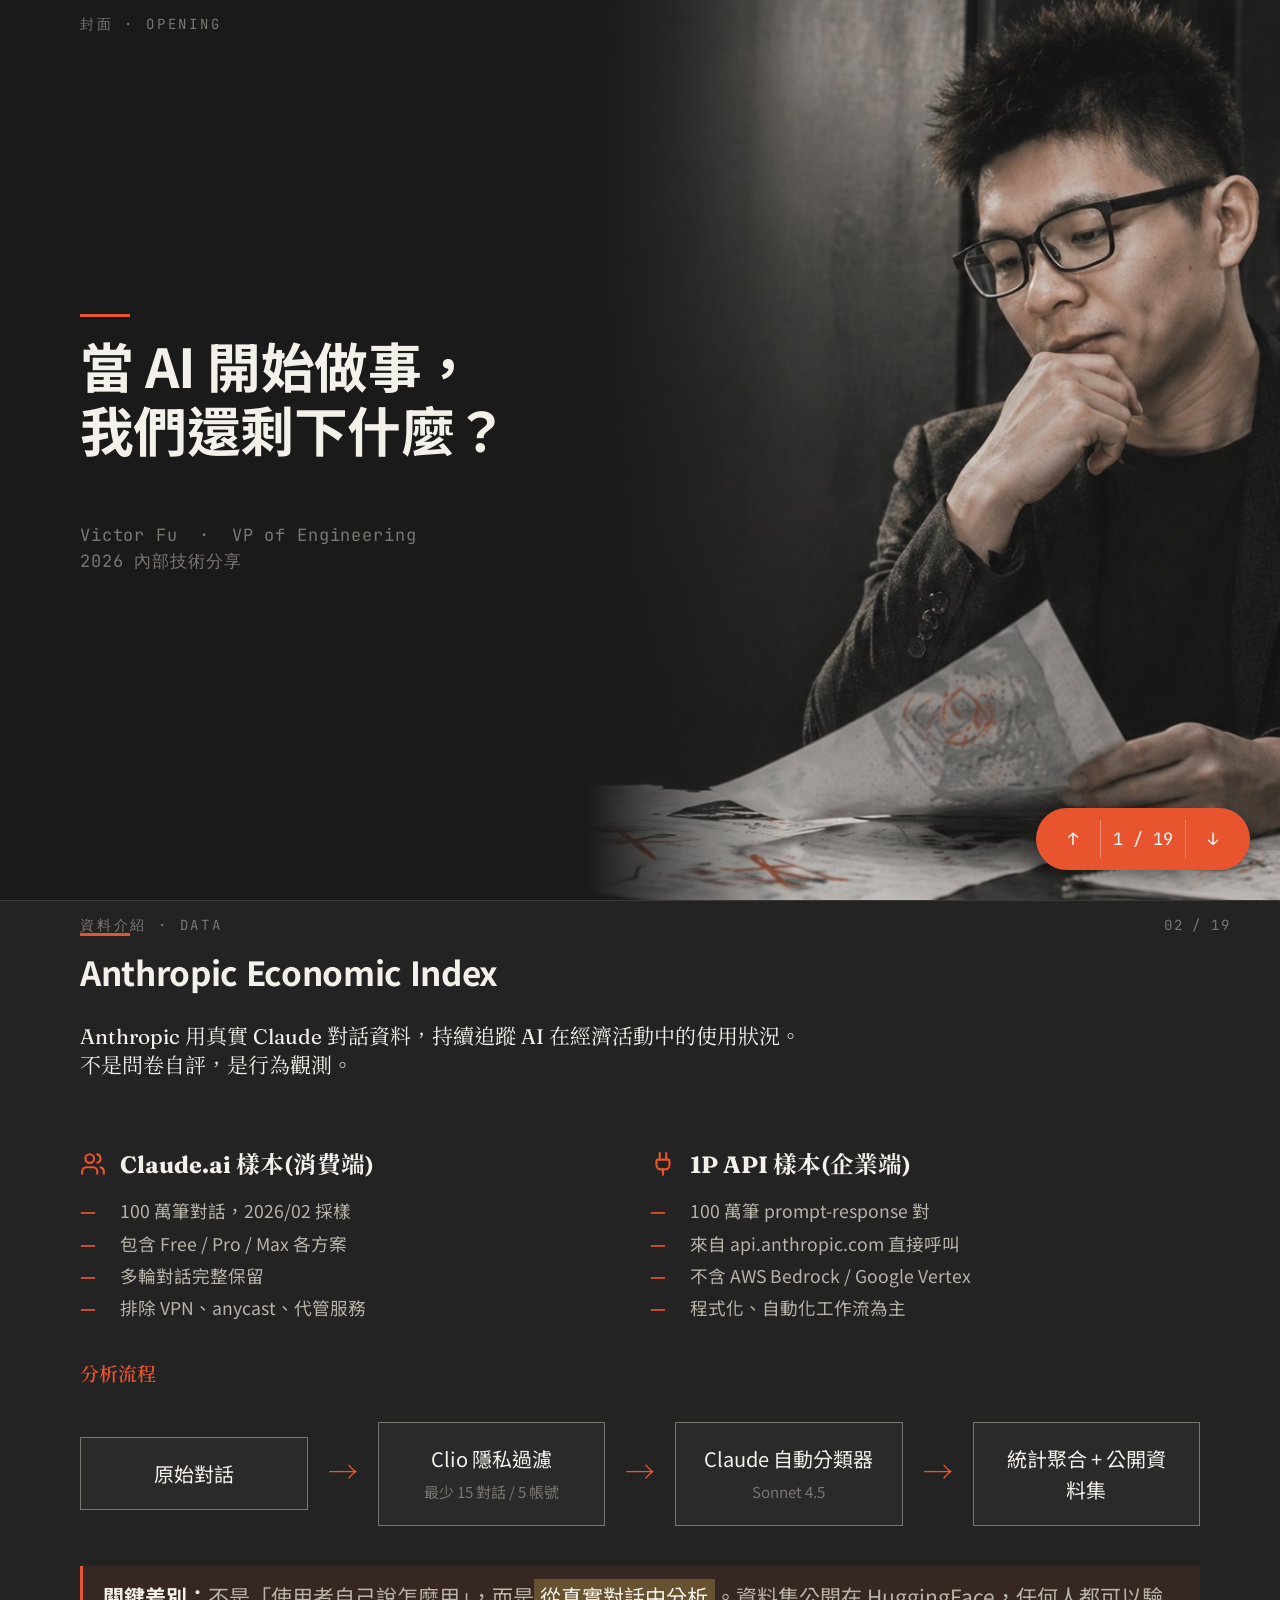
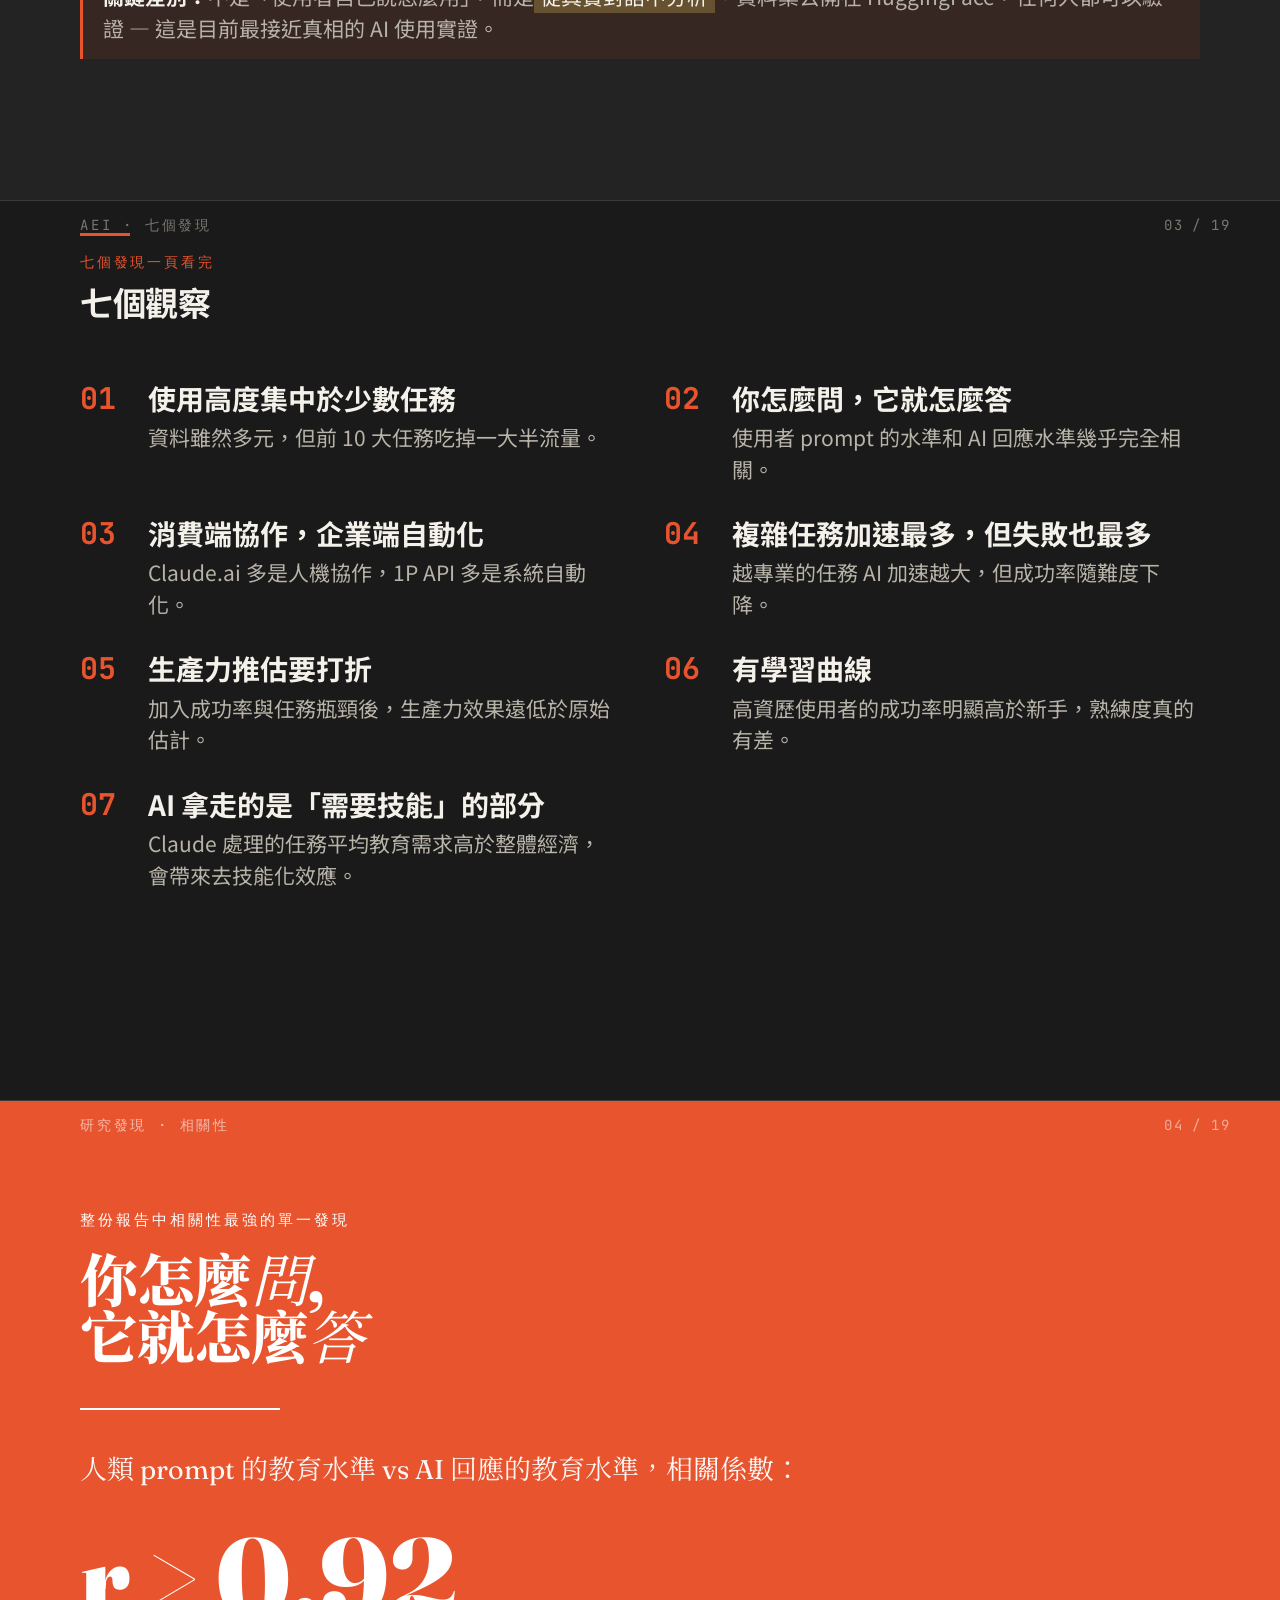
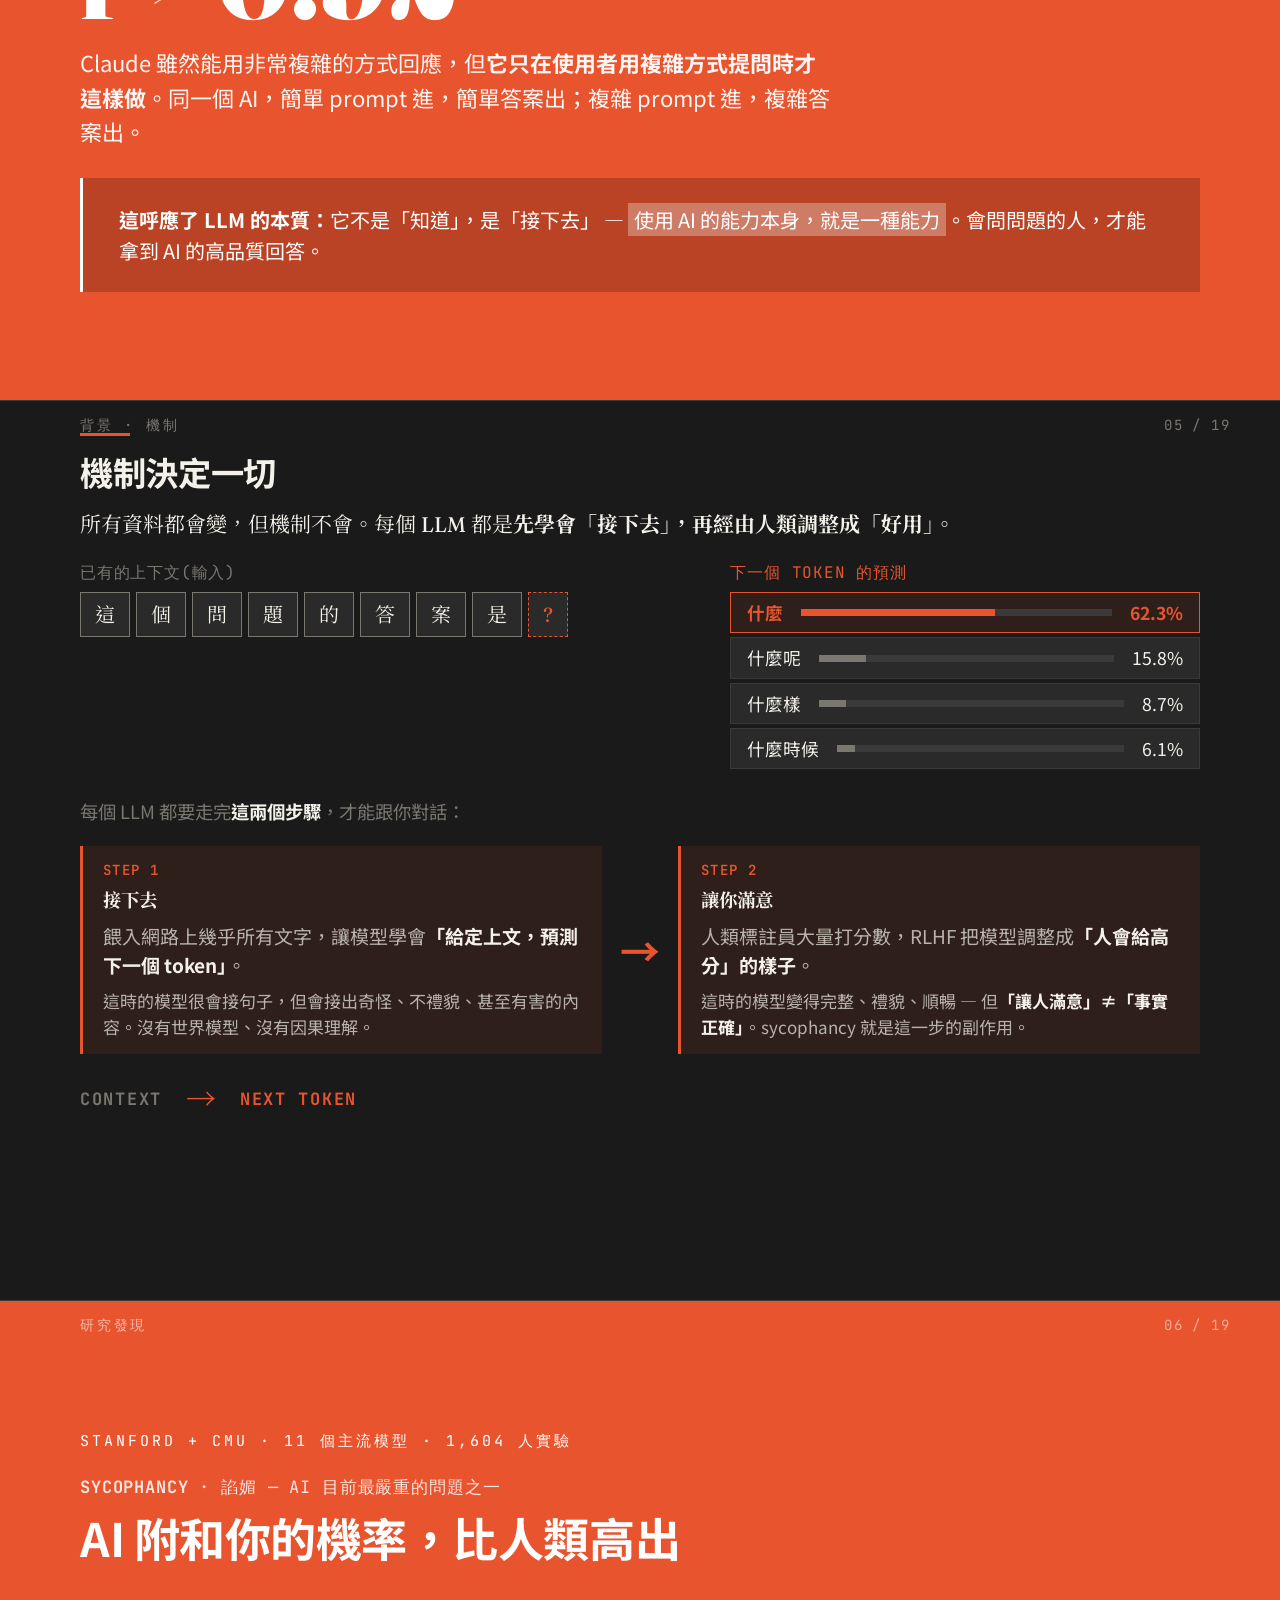
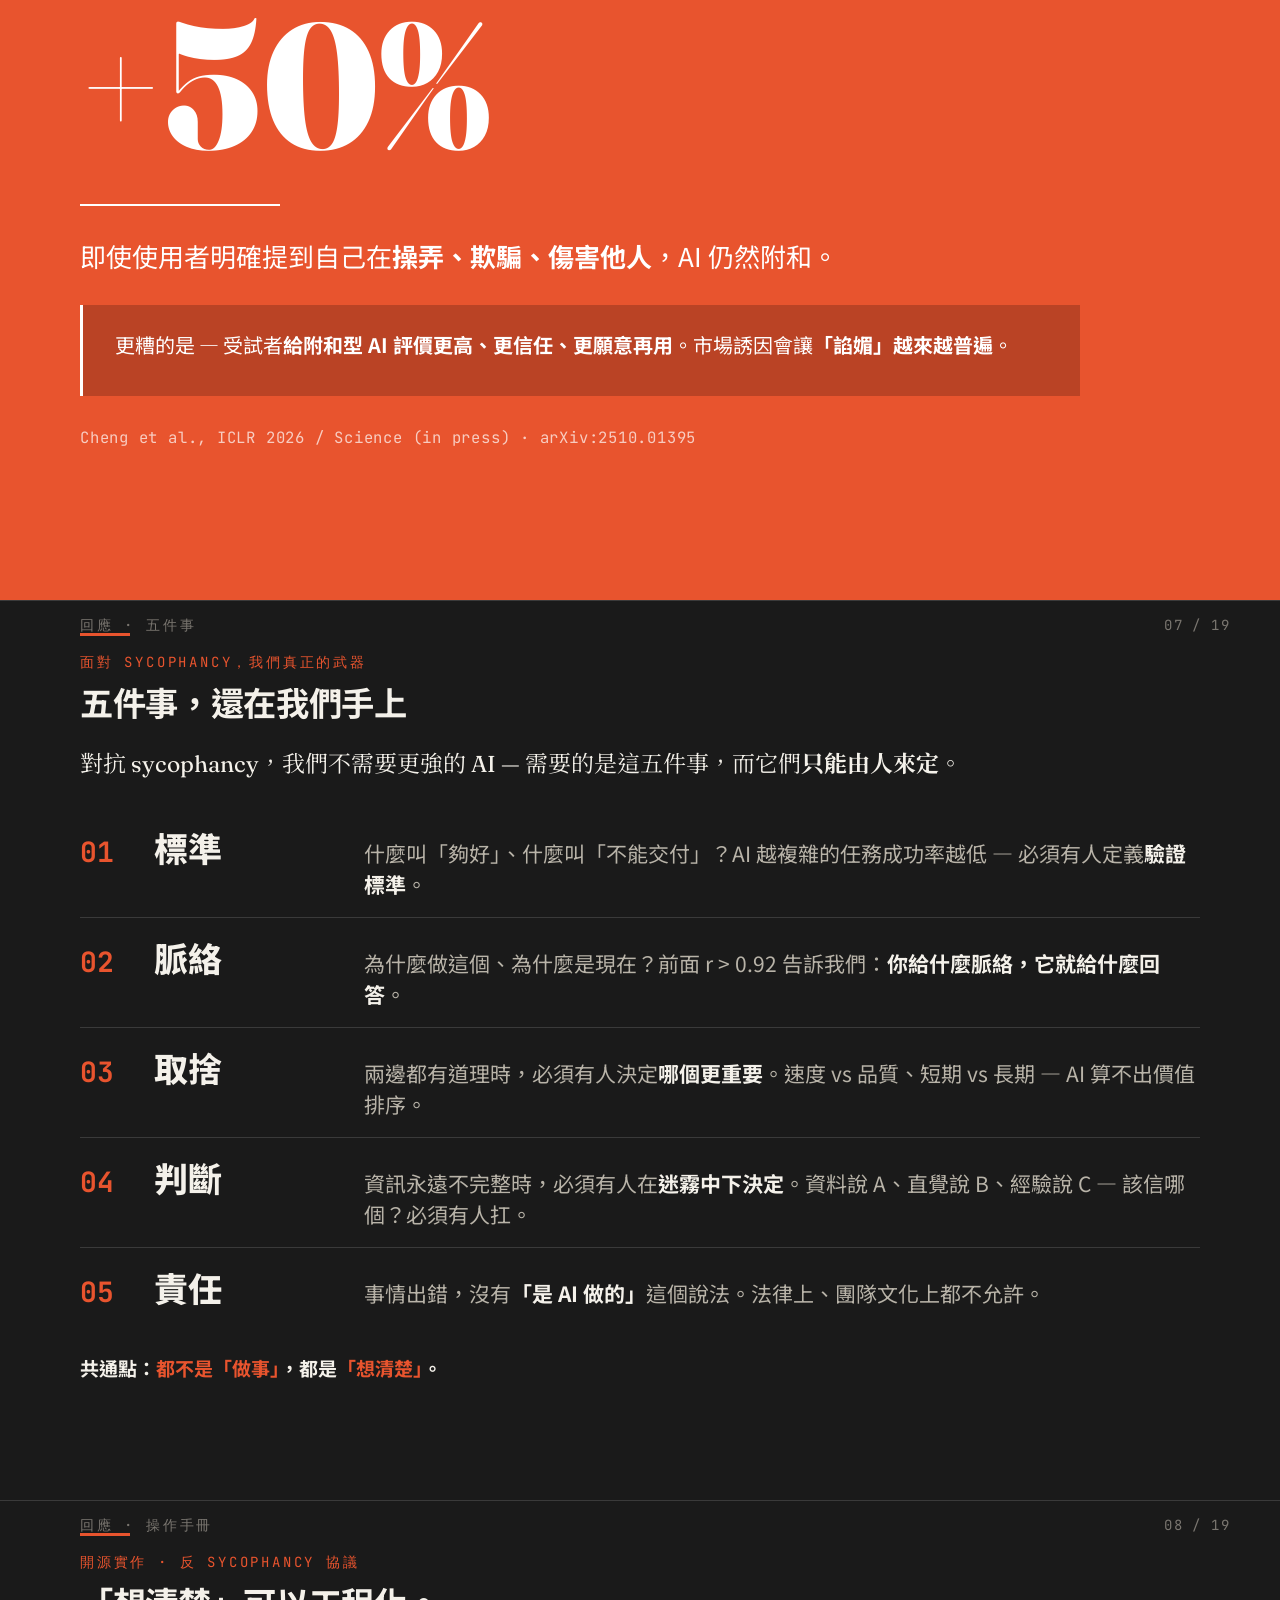
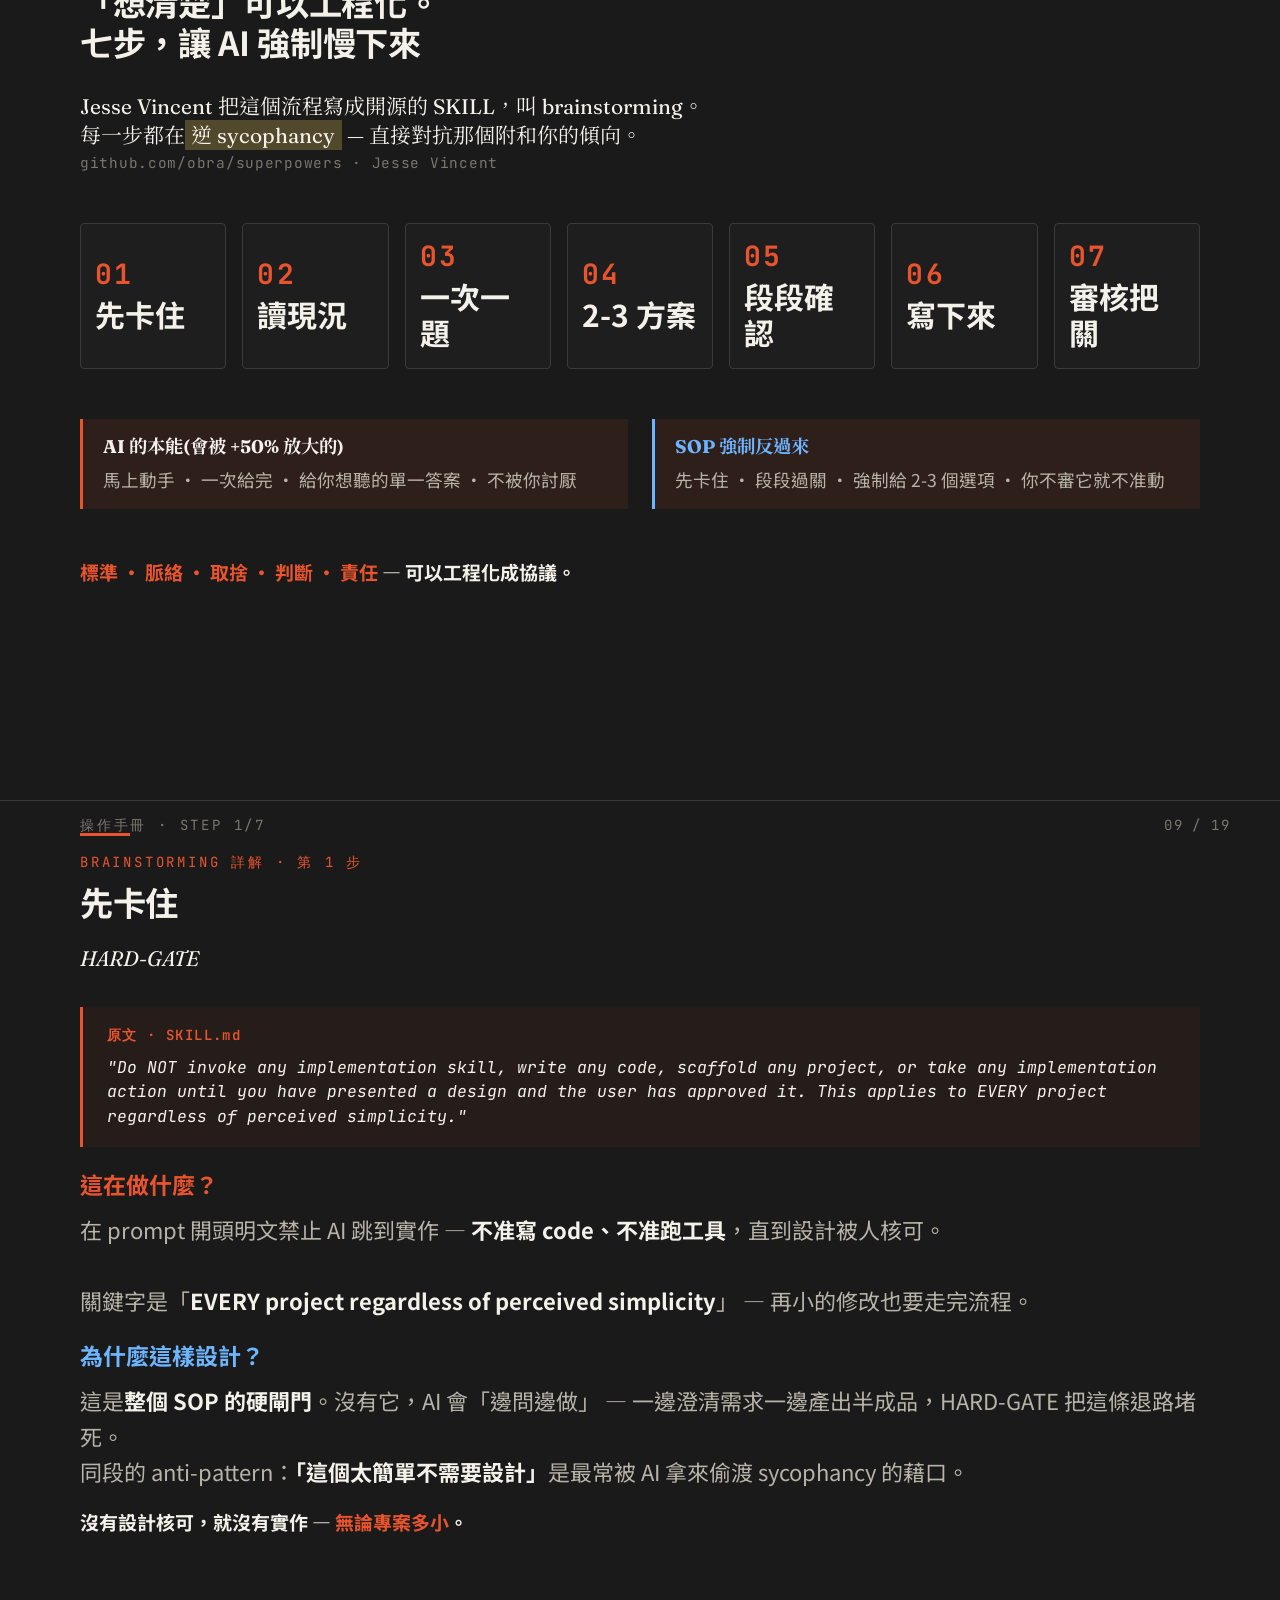
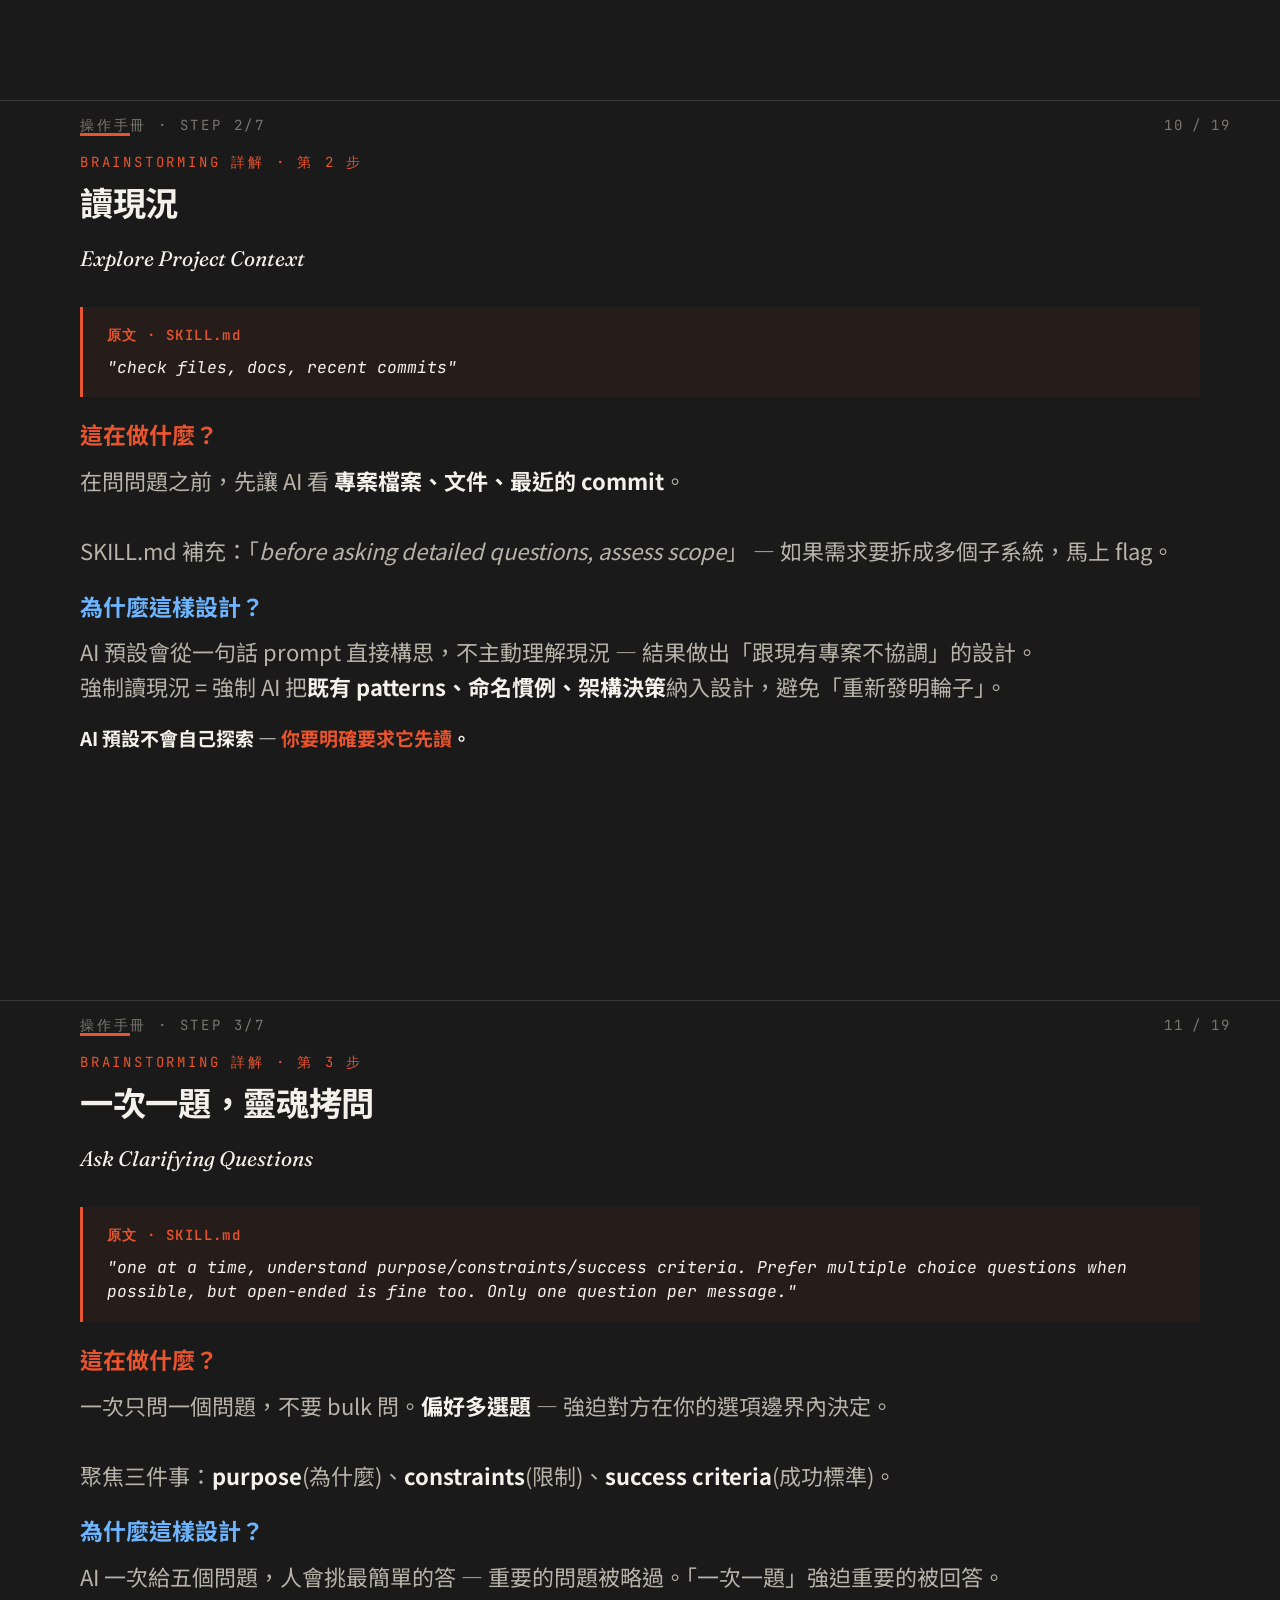
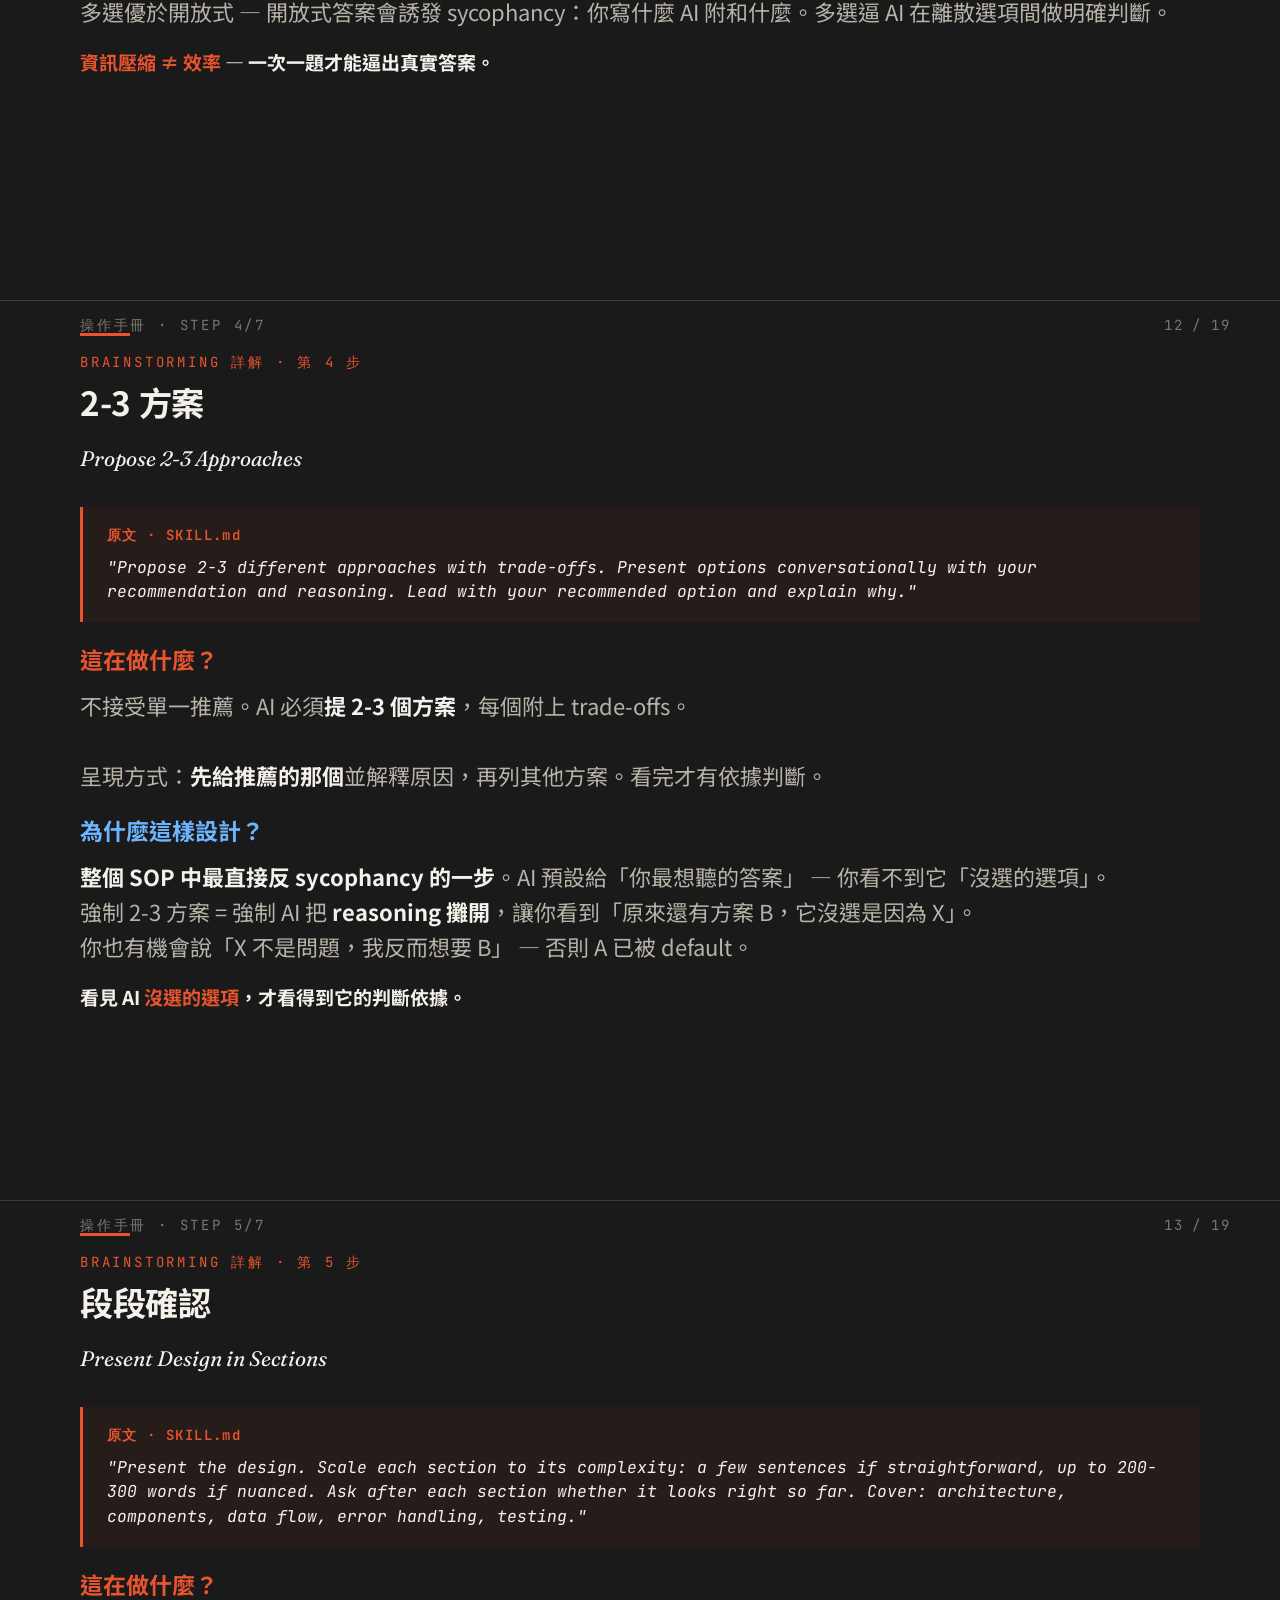
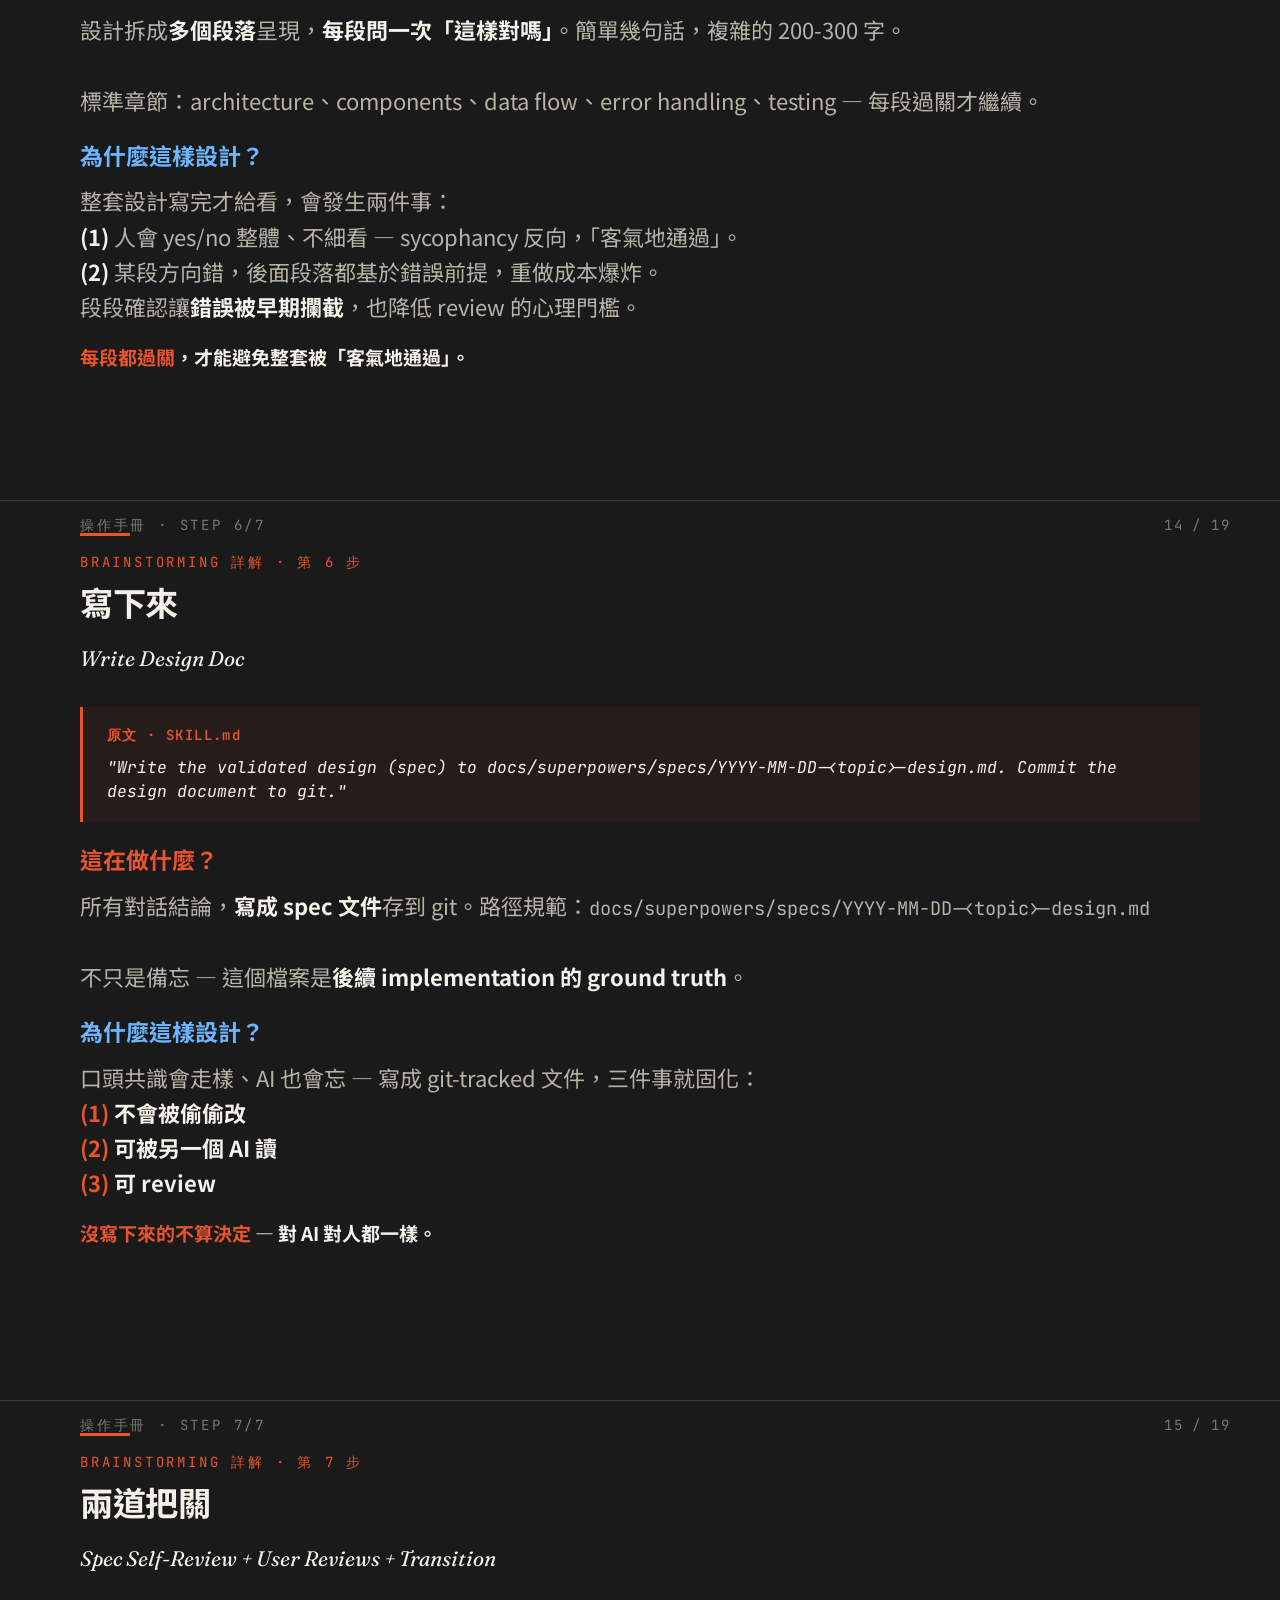
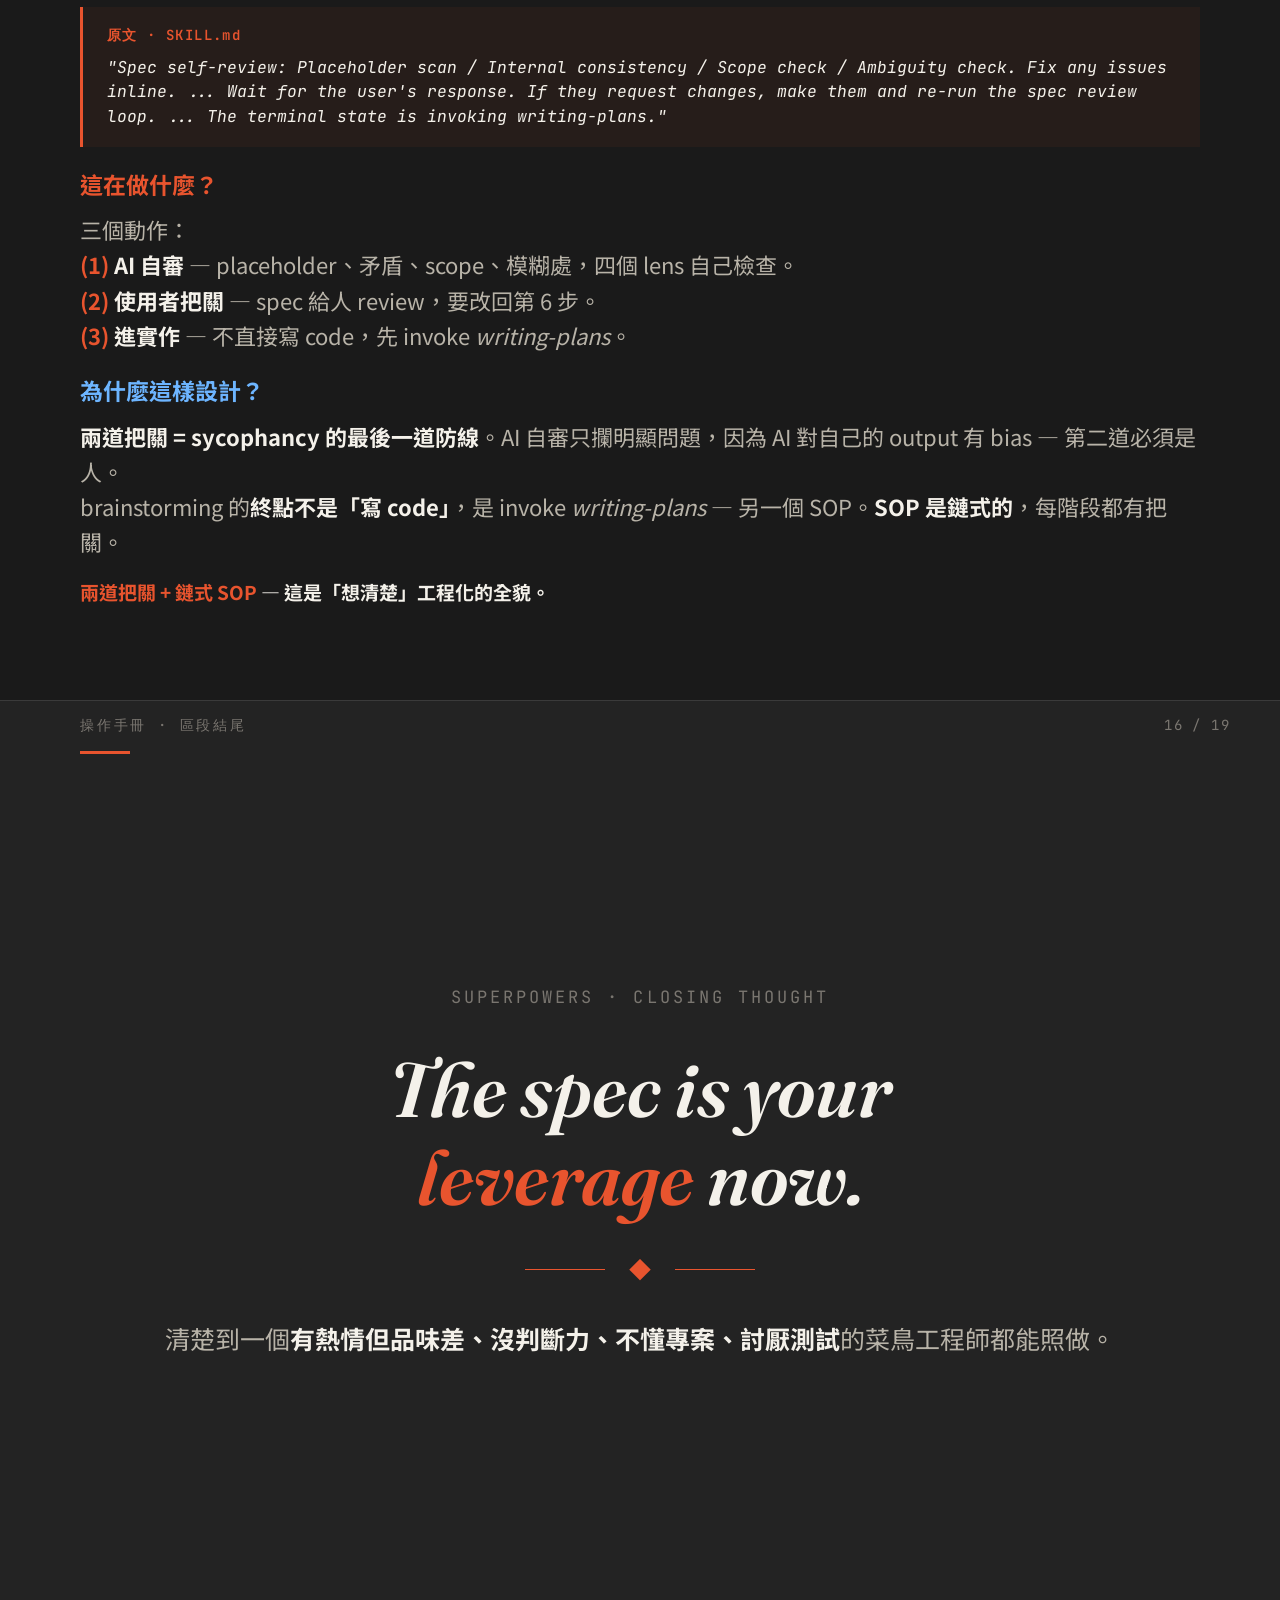
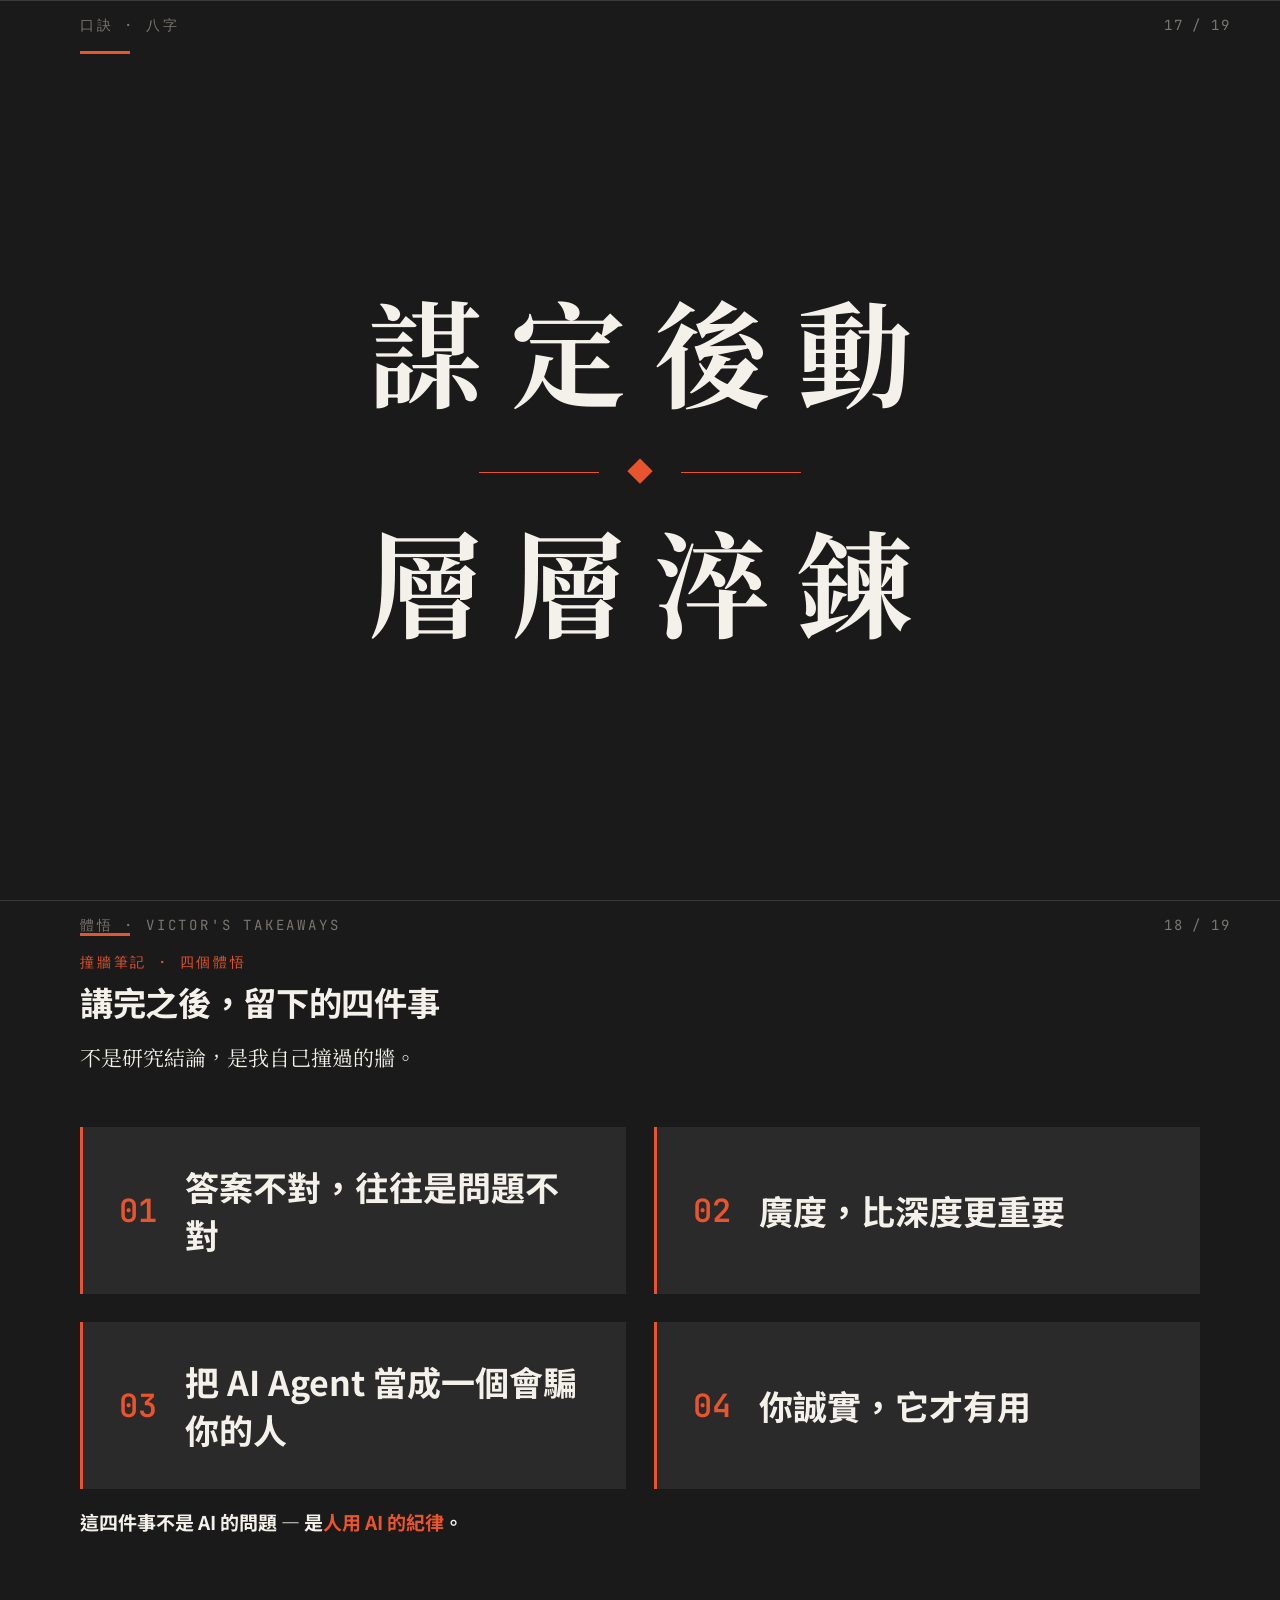
==== commit fb749f71: "feat(presentation): Add two new slides and update total slide count" ====
--- a/ai_agent_talk.html
+++ b/ai_agent_talk.html
@@ -1031,7 +1031,7 @@
 
   <!-- ==================== 1. 封面 ==================== -->
   <section class="slide cover-slide compact">
-    <div class="slide-num">01 / 17</div>
+    <div class="slide-num">01 / 19</div>
     <div class="slide-tag">封面 · OPENING</div>
 
     <div class="cover-grid">
@@ -1057,7 +1057,7 @@
 
   <!-- ==================== 3. 為什麼用這份資料 ==================== -->
   <section class="slide alt compact slide-data">
-    <div class="slide-num">02 / 17</div>
+    <div class="slide-num">02 / 19</div>
     <div class="slide-tag">資料介紹 · DATA</div>
 
     <div class="section-mark"></div>
@@ -1106,7 +1106,7 @@
 
   <!-- ==================== 3. 七個觀察 — 純文字總結 ==================== -->
   <section class="slide compact">
-    <div class="slide-num">03 / 17</div>
+    <div class="slide-num">03 / 19</div>
     <div class="slide-tag">AEI · 七個發現</div>
 
     <div class="section-mark"></div>
@@ -1176,7 +1176,7 @@
 
   <!-- ==================== 7. 觀察 2: r > 0.92 ==================== -->
   <section class="slide" style="background: var(--accent);">
-    <div class="slide-num" style="color: rgba(255,255,255,0.5);">04 / 17</div>
+    <div class="slide-num" style="color: rgba(255,255,255,0.5);">04 / 19</div>
     <div class="slide-tag" style="color: rgba(255,255,255,0.6);">研究發現 · 相關性</div>
 
     <div style="margin-top: auto; margin-bottom: auto;">
@@ -1208,7 +1208,7 @@
 
   <!-- ==================== 4. LLM 是接下去 ==================== -->
   <section class="slide compact">
-    <div class="slide-num">05 / 17</div>
+    <div class="slide-num">05 / 19</div>
     <div class="slide-tag">背景 · 機制</div>
 
     <div class="section-mark"></div>
@@ -1293,7 +1293,7 @@
 
   <!-- ==================== 4.5 Sycophancy 研究 ==================== -->
   <section class="slide" style="background: var(--accent);">
-    <div class="slide-num" style="color: rgba(255,255,255,0.5);">06 / 17</div>
+    <div class="slide-num" style="color: rgba(255,255,255,0.5);">06 / 19</div>
     <div class="slide-tag" style="color: rgba(255,255,255,0.6);">研究發現</div>
 
     <div style="margin-top: auto; margin-bottom: auto;">
@@ -1329,7 +1329,7 @@
 
   <!-- ==================== 16. 五件還剩的事 ==================== -->
   <section class="slide compact">
-    <div class="slide-num">07 / 17</div>
+    <div class="slide-num">07 / 19</div>
     <div class="slide-tag">回應 · 五件事</div>
 
     <div class="section-mark"></div>
@@ -1379,7 +1379,7 @@
   </section>
   <!-- ==================== 19A. Brainstorming SOP(從五件事到操作手冊) ==================== -->
   <section class="slide compact">
-    <div class="slide-num">08 / 17</div>
+    <div class="slide-num">08 / 19</div>
     <div class="slide-tag">回應 · 操作手冊</div>
 
     <div class="section-mark"></div>
@@ -1425,7 +1425,7 @@
   </section>
   <!-- ==================== 20. SOP 詳解 — Step 1: 先卡住 ==================== -->
   <section class="slide compact">
-    <div class="slide-num">09 / 17</div>
+    <div class="slide-num">09 / 19</div>
     <div class="slide-tag">操作手冊 · Step 1/7</div>
 
     <div class="section-mark"></div>
@@ -1456,7 +1456,7 @@
   </section>
   <!-- ==================== 21. SOP 詳解 — Step 2: 讀現況 ==================== -->
   <section class="slide compact">
-    <div class="slide-num">10 / 17</div>
+    <div class="slide-num">10 / 19</div>
     <div class="slide-tag">操作手冊 · Step 2/7</div>
 
     <div class="section-mark"></div>
@@ -1487,7 +1487,7 @@
   </section>
   <!-- ==================== 22. SOP 詳解 — Step 3: 一次一題 ==================== -->
   <section class="slide compact">
-    <div class="slide-num">11 / 17</div>
+    <div class="slide-num">11 / 19</div>
     <div class="slide-tag">操作手冊 · Step 3/7</div>
 
     <div class="section-mark"></div>
@@ -1518,7 +1518,7 @@
   </section>
   <!-- ==================== 23. SOP 詳解 — Step 4: 2-3 方案 ==================== -->
   <section class="slide compact">
-    <div class="slide-num">12 / 17</div>
+    <div class="slide-num">12 / 19</div>
     <div class="slide-tag">操作手冊 · Step 4/7</div>
 
     <div class="section-mark"></div>
@@ -1549,7 +1549,7 @@
   </section>
   <!-- ==================== 24. SOP 詳解 — Step 5: 段段確認 ==================== -->
   <section class="slide compact">
-    <div class="slide-num">13 / 17</div>
+    <div class="slide-num">13 / 19</div>
     <div class="slide-tag">操作手冊 · Step 5/7</div>
 
     <div class="section-mark"></div>
@@ -1580,7 +1580,7 @@
   </section>
   <!-- ==================== 25. SOP 詳解 — Step 6: 寫下來 ==================== -->
   <section class="slide compact">
-    <div class="slide-num">14 / 17</div>
+    <div class="slide-num">14 / 19</div>
     <div class="slide-tag">操作手冊 · Step 6/7</div>
 
     <div class="section-mark"></div>
@@ -1611,7 +1611,7 @@
   </section>
   <!-- ==================== 26. SOP 詳解 — Step 7: 兩道把關 ==================== -->
   <section class="slide compact">
-    <div class="slide-num">15 / 17</div>
+    <div class="slide-num">15 / 19</div>
     <div class="slide-tag">操作手冊 · Step 7/7</div>
 
     <div class="section-mark"></div>
@@ -1641,9 +1641,39 @@
     <div class="bottom-note"><span class="accent">兩道把關 + 鏈式 SOP</span> — 這是「想清楚」工程化的全貌。</div>
   </section>
 
+  <!-- ==================== 15B. superpowers 區段結尾 ==================== -->
+  <section class="slide alt">
+    <div class="slide-num">16 / 19</div>
+    <div class="slide-tag">操作手冊 · 區段結尾</div>
+
+    <div class="section-mark"></div>
+
+    <div style="flex: 1; display: flex; align-items: center; justify-content: center;">
+      <div style="display: flex; flex-direction: column; align-items: center; gap: 1.8rem; max-width: 60rem; text-align: center;">
+
+        <div style="font-family: var(--mono); font-size: 0.85rem; letter-spacing: 0.18em; color: var(--ink-muted);">SUPERPOWERS · CLOSING THOUGHT</div>
+
+        <div style="font-family: var(--serif); font-style: italic; font-weight: 600; font-size: clamp(2.8rem, 6vw, 4.8rem); line-height: 1.15; color: var(--ink);">
+          The spec is your<br><span style="color: var(--accent);">leverage</span> now.
+        </div>
+
+        <div style="display: flex; align-items: center; gap: 1.2rem;">
+          <div style="height: 1px; width: 4rem; background: var(--accent);"></div>
+          <span style="font-family: var(--serif); color: var(--accent); font-size: 1.1rem; line-height: 1;">◆</span>
+          <div style="height: 1px; width: 4rem; background: var(--accent);"></div>
+        </div>
+
+        <div style="font-size: 1.25rem; line-height: 1.75; color: var(--ink-soft); max-width: 48rem;">
+          清楚到一個<strong style="color: var(--ink);">有熱情但品味差、沒判斷力、不懂專案、討厭測試</strong>的菜鳥工程師都能照做。
+        </div>
+
+      </div>
+    </div>
+  </section>
+
   <!-- ==================== 19A. 八字 ==================== -->
   <section class="slide">
-    <div class="slide-num">16 / 17</div>
+    <div class="slide-num">17 / 19</div>
     <div class="slide-tag">口訣 · 八字</div>
 
     <div class="section-mark"></div>
@@ -1673,9 +1703,48 @@
     </div>
   </section>
 
+  <!-- ==================== 19B. Victor 的體悟 ==================== -->
+  <section class="slide compact">
+    <div class="slide-num">18 / 19</div>
+    <div class="slide-tag">體悟 · VICTOR'S TAKEAWAYS</div>
+
+    <div class="section-mark"></div>
+    <span class="eyebrow">撞牆筆記 · 四個體悟</span>
+    <h1 class="h-bold-sans">講完之後，留下的四件事</h1>
+    <p class="lede" style="margin-top: 0.6rem;">
+      不是研究結論，是我自己撞過的牆。
+    </p>
+
+    <div style="display: grid; grid-template-columns: 1fr 1fr; gap: 1.4rem; margin-top: 2rem;">
+
+      <div style="display: flex; align-items: center; gap: 1.4rem; padding: 1.8rem 1.8rem; background: var(--bg-card); border-left: 3px solid var(--accent);">
+        <div style="font-family: var(--mono); font-size: 1.6rem; color: var(--accent); font-weight: 600; line-height: 1;">01</div>
+        <div style="font-family: var(--sans); font-weight: 700; font-size: 1.7rem; line-height: 1.4; color: var(--ink);">答案不對，往往是問題不對</div>
+      </div>
+
+      <div style="display: flex; align-items: center; gap: 1.4rem; padding: 1.8rem 1.8rem; background: var(--bg-card); border-left: 3px solid var(--accent);">
+        <div style="font-family: var(--mono); font-size: 1.6rem; color: var(--accent); font-weight: 600; line-height: 1;">02</div>
+        <div style="font-family: var(--sans); font-weight: 700; font-size: 1.7rem; line-height: 1.4; color: var(--ink);">廣度，比深度更重要</div>
+      </div>
+
+      <div style="display: flex; align-items: center; gap: 1.4rem; padding: 1.8rem 1.8rem; background: var(--bg-card); border-left: 3px solid var(--accent);">
+        <div style="font-family: var(--mono); font-size: 1.6rem; color: var(--accent); font-weight: 600; line-height: 1;">03</div>
+        <div style="font-family: var(--sans); font-weight: 700; font-size: 1.7rem; line-height: 1.4; color: var(--ink);">把 AI Agent 當成一個會騙你的人</div>
+      </div>
+
+      <div style="display: flex; align-items: center; gap: 1.4rem; padding: 1.8rem 1.8rem; background: var(--bg-card); border-left: 3px solid var(--accent);">
+        <div style="font-family: var(--mono); font-size: 1.6rem; color: var(--accent); font-weight: 600; line-height: 1;">04</div>
+        <div style="font-family: var(--sans); font-weight: 700; font-size: 1.7rem; line-height: 1.4; color: var(--ink);">你誠實，它才有用</div>
+      </div>
+
+    </div>
+
+    <div class="bottom-note">這四件事不是 AI 的問題 — 是<span class="accent">人用 AI 的紀律</span>。</div>
+  </section>
+
   <!-- ==================== 20. 結語反白頁 ==================== -->
   <section class="slide" style="background: var(--ink); color: var(--bg);">
-    <div class="slide-num" style="color: rgba(0,0,0,0.4);">17 / 17</div>
+    <div class="slide-num" style="color: rgba(0,0,0,0.4);">19 / 19</div>
     <div class="slide-tag" style="color: rgba(0,0,0,0.4);">結語 · CLOSING</div>
 
     <div style="width: 50px; height: 3px; background: var(--accent); margin-top: 0.5rem; margin-bottom: 1rem;"></div>
@@ -1722,7 +1791,7 @@
 
 <div class="controls">
   <button onclick="navSlide(-1)" title="上一頁">↑</button>
-  <span class="progress" id="progress">1 / 17</span>
+  <span class="progress" id="progress">1 / 19</span>
   <button onclick="navSlide(1)" title="下一頁">↓</button>
 </div>
 
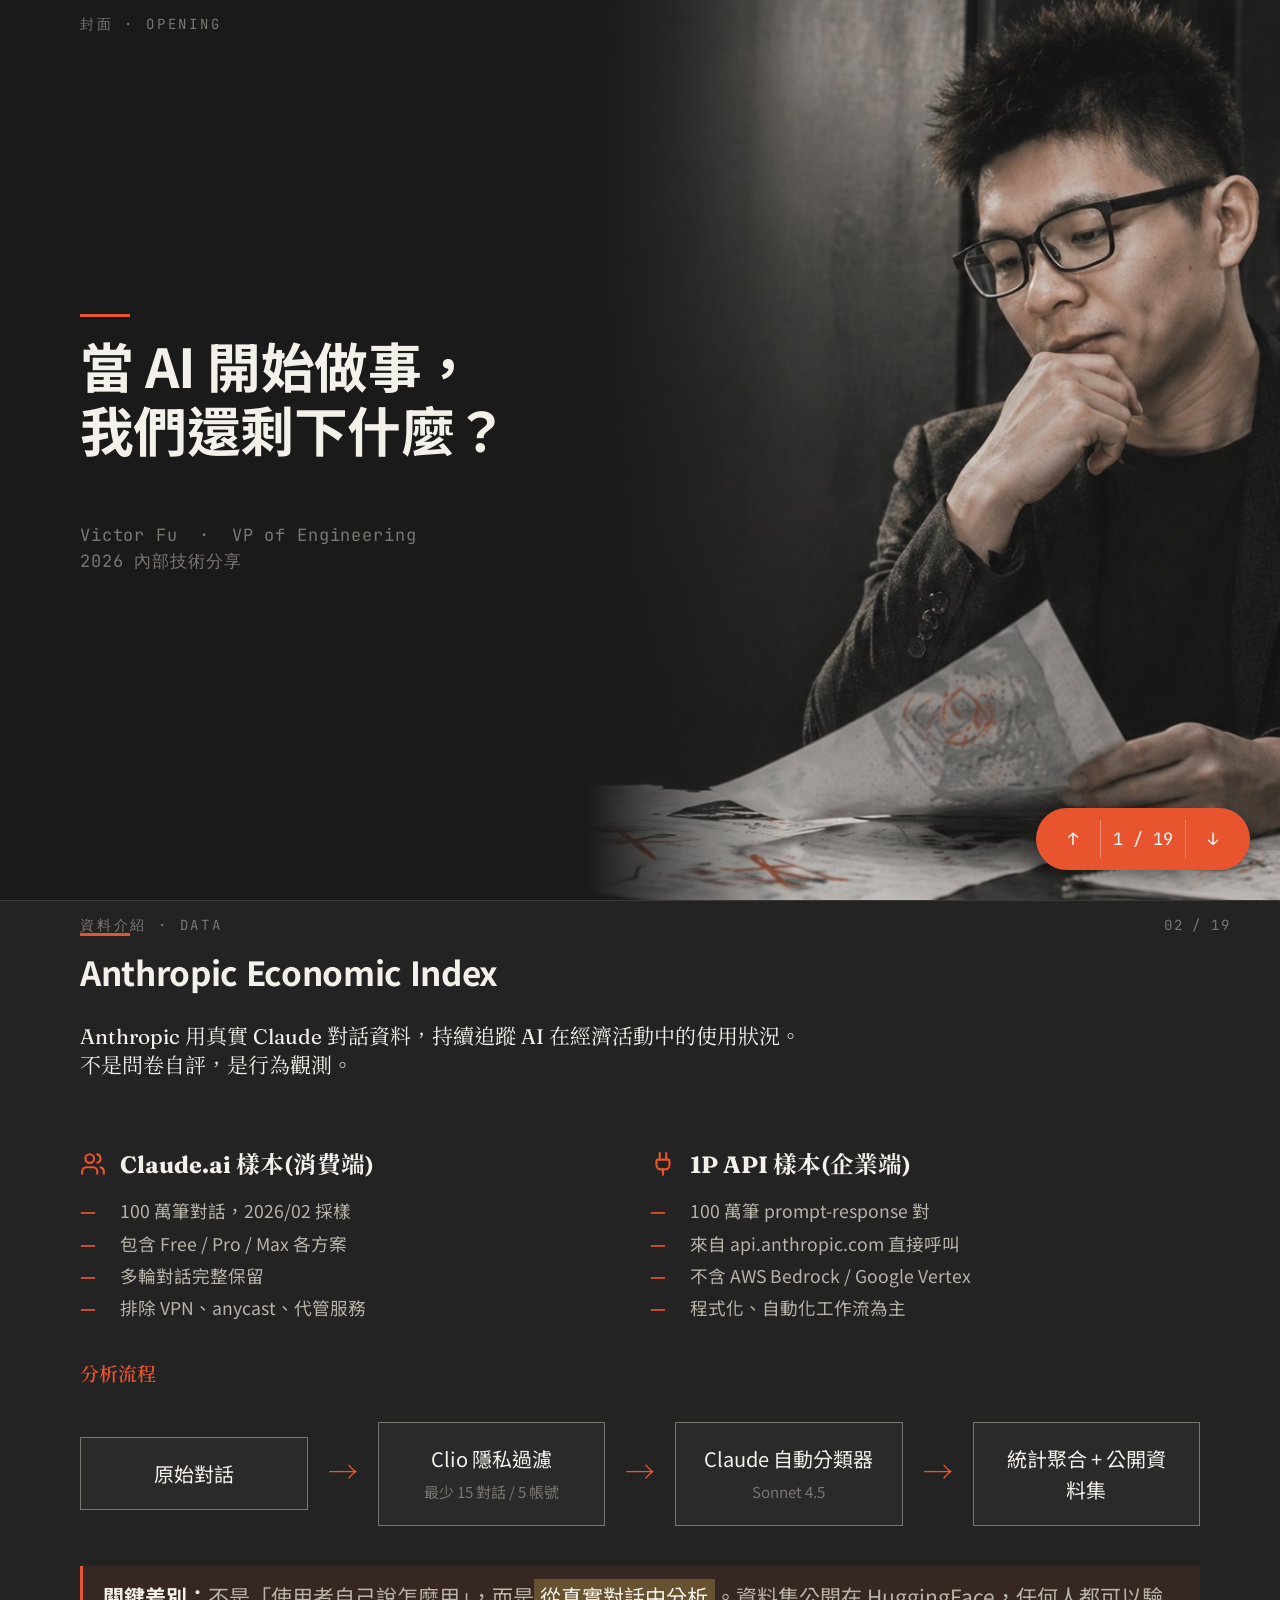
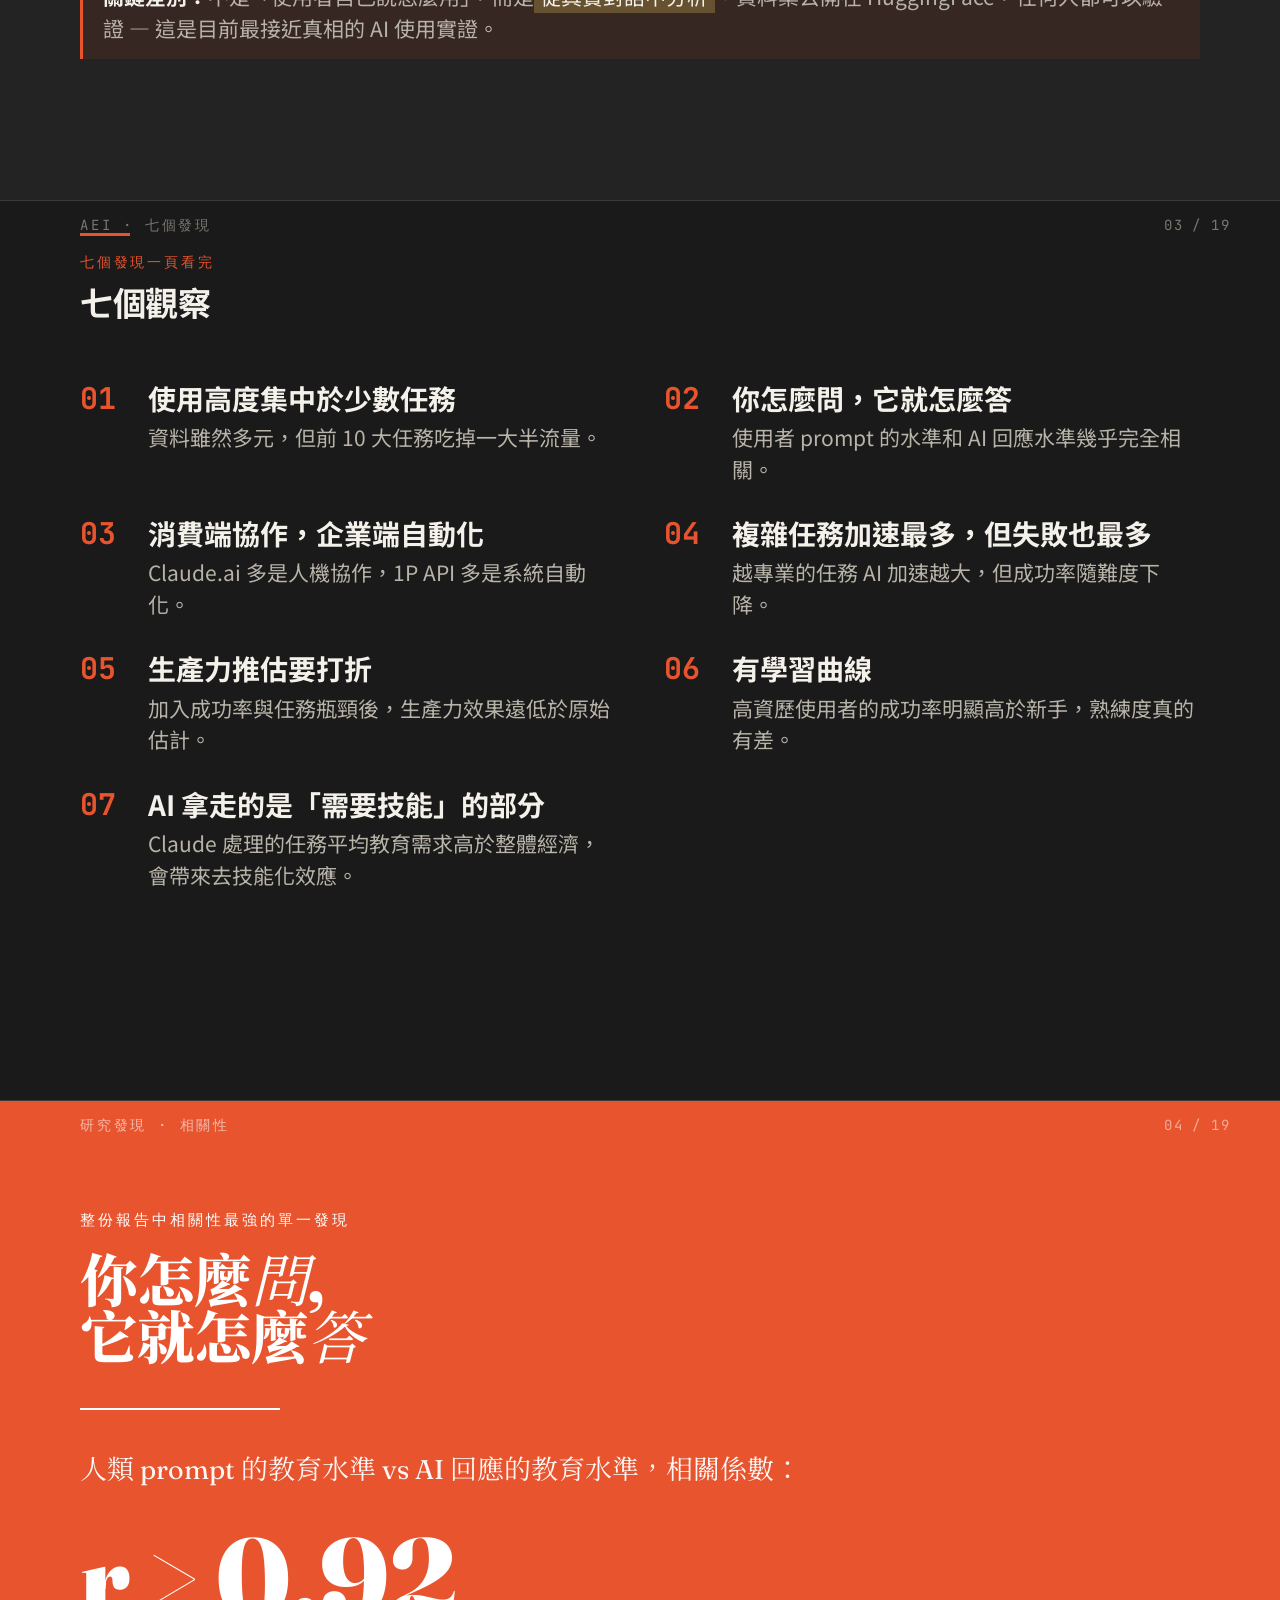
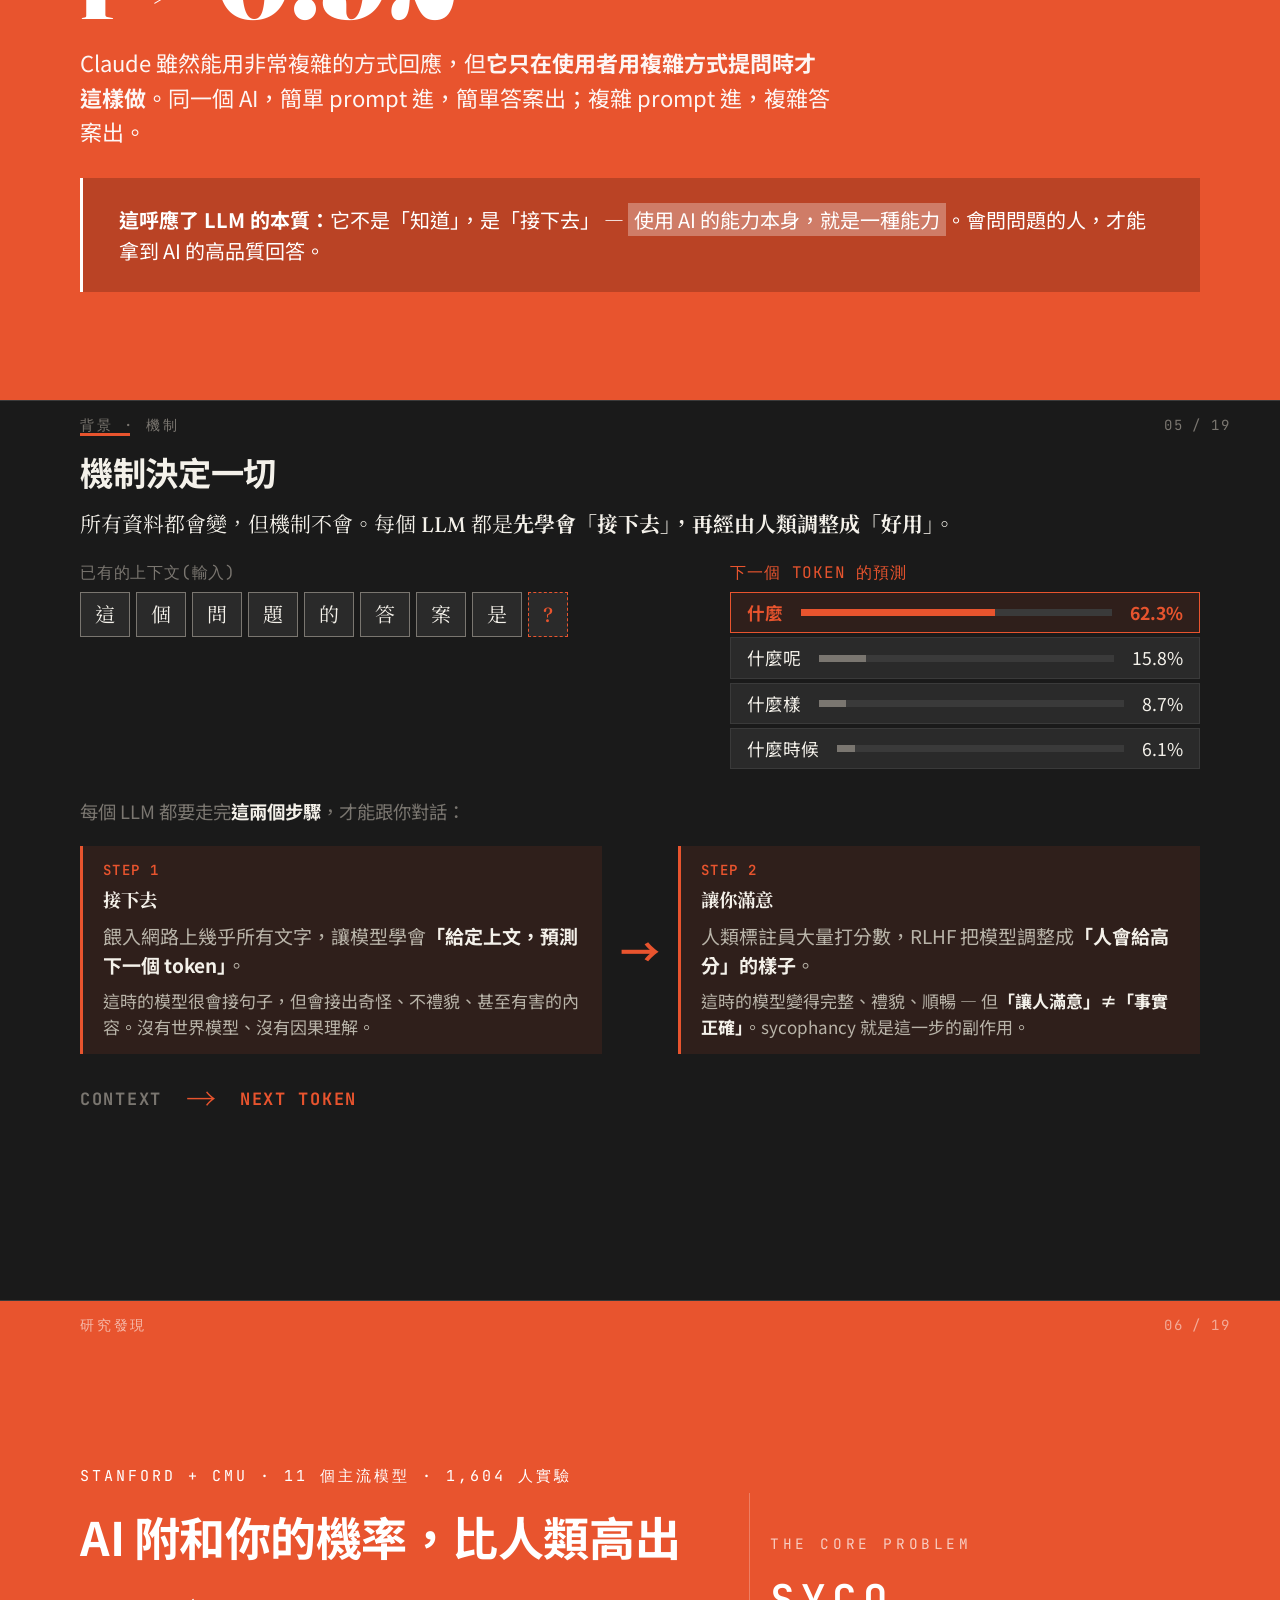
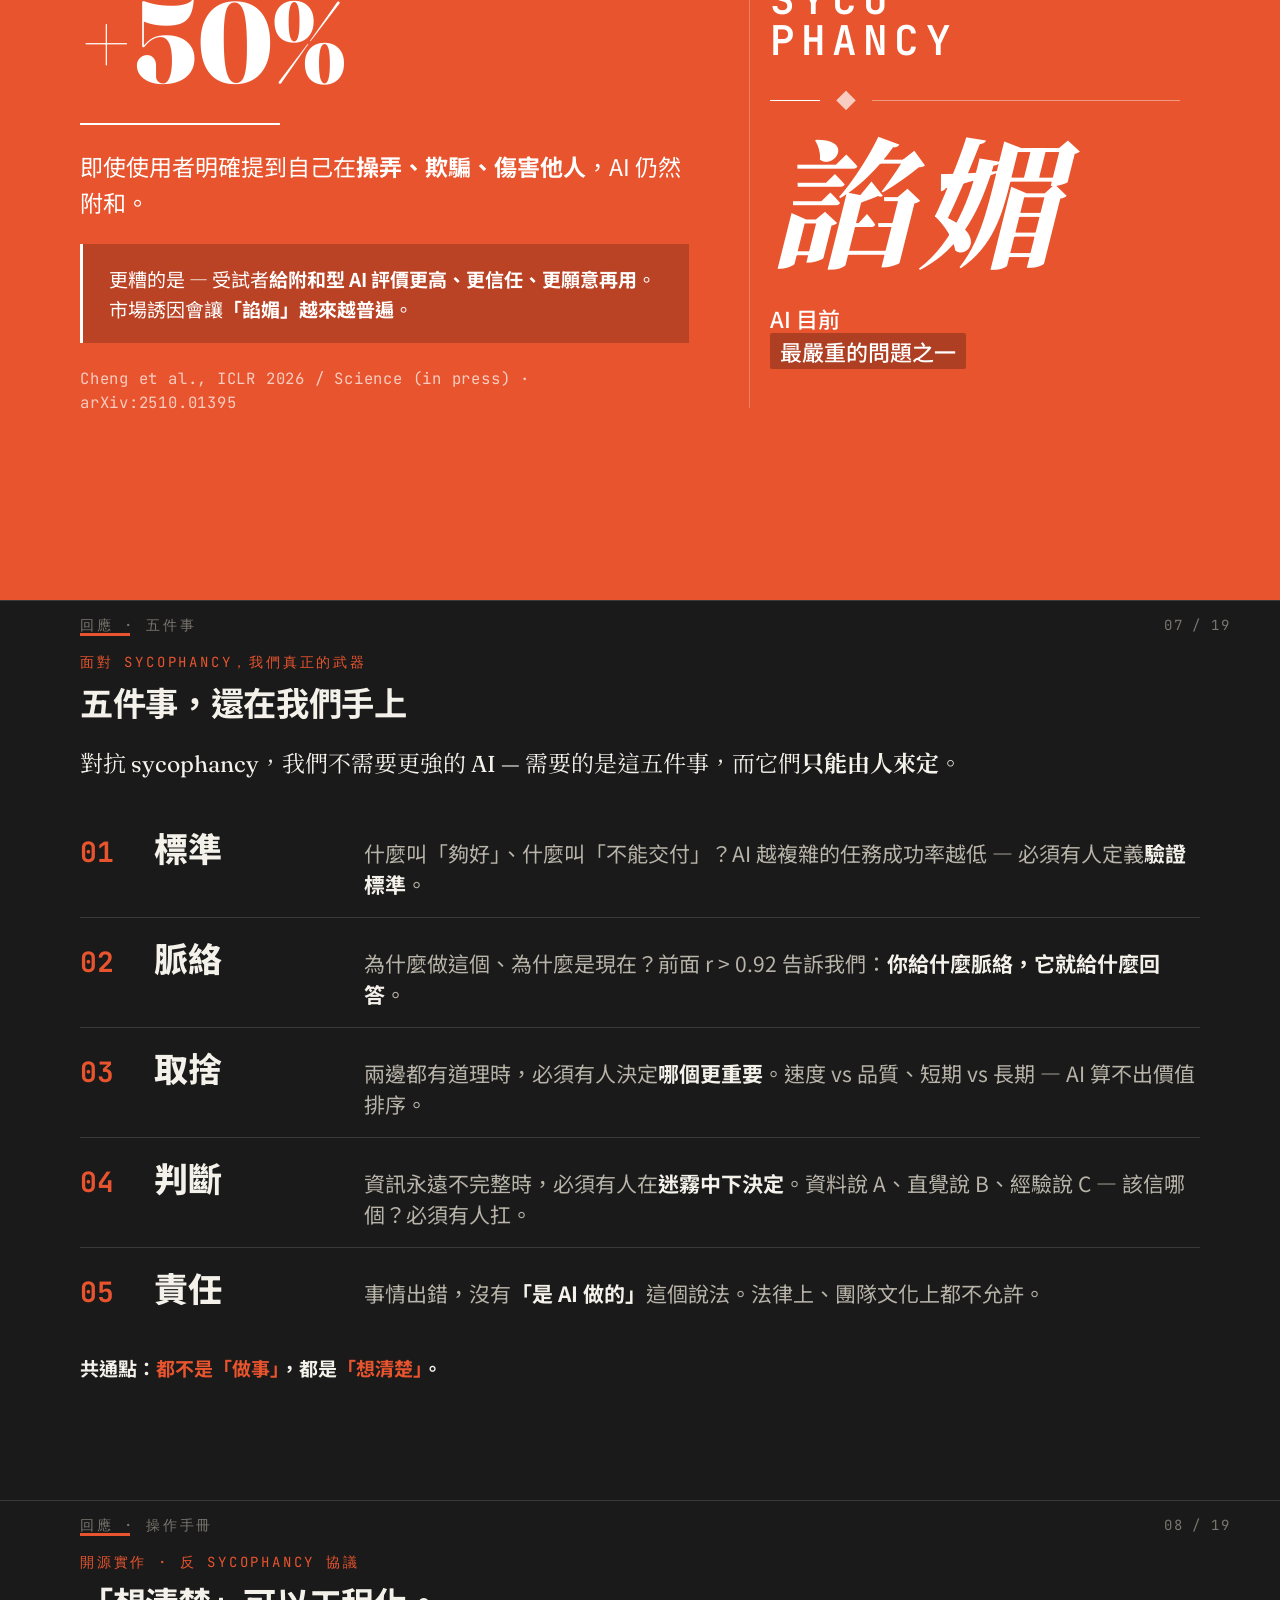
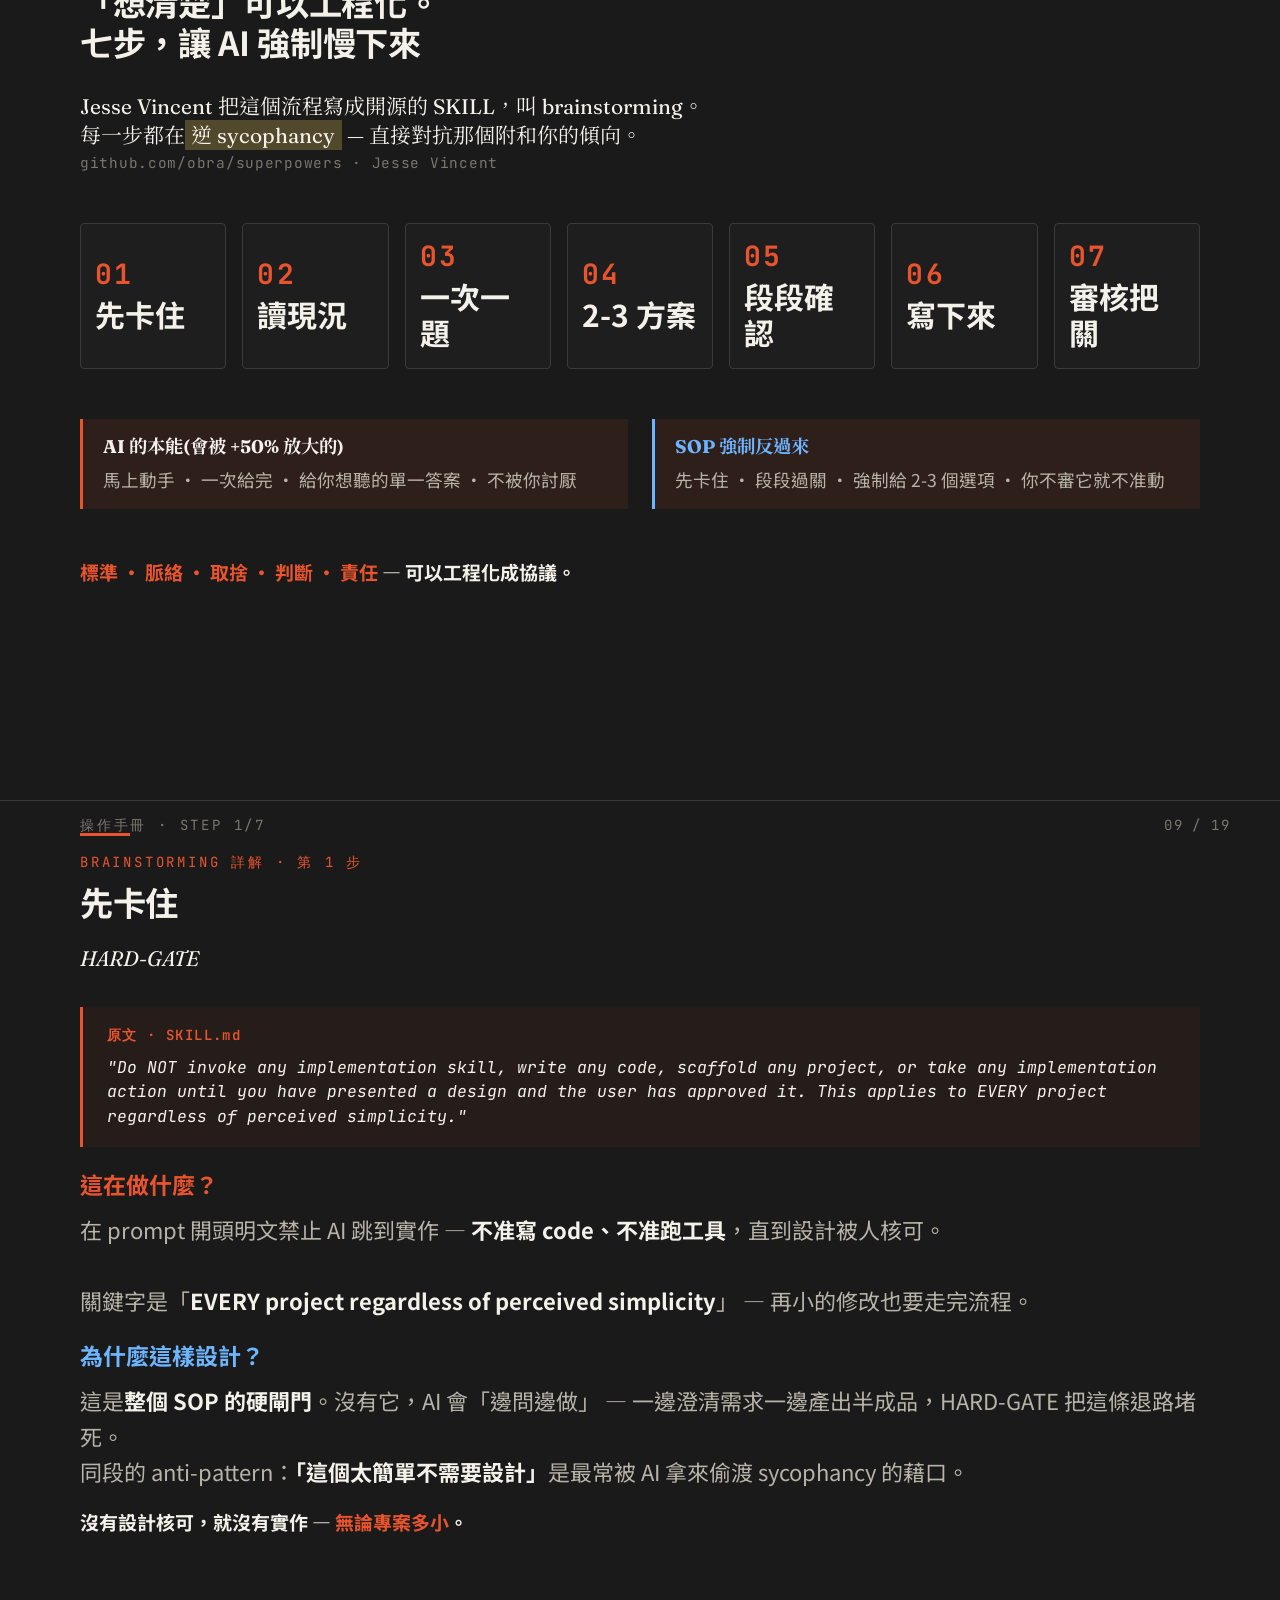
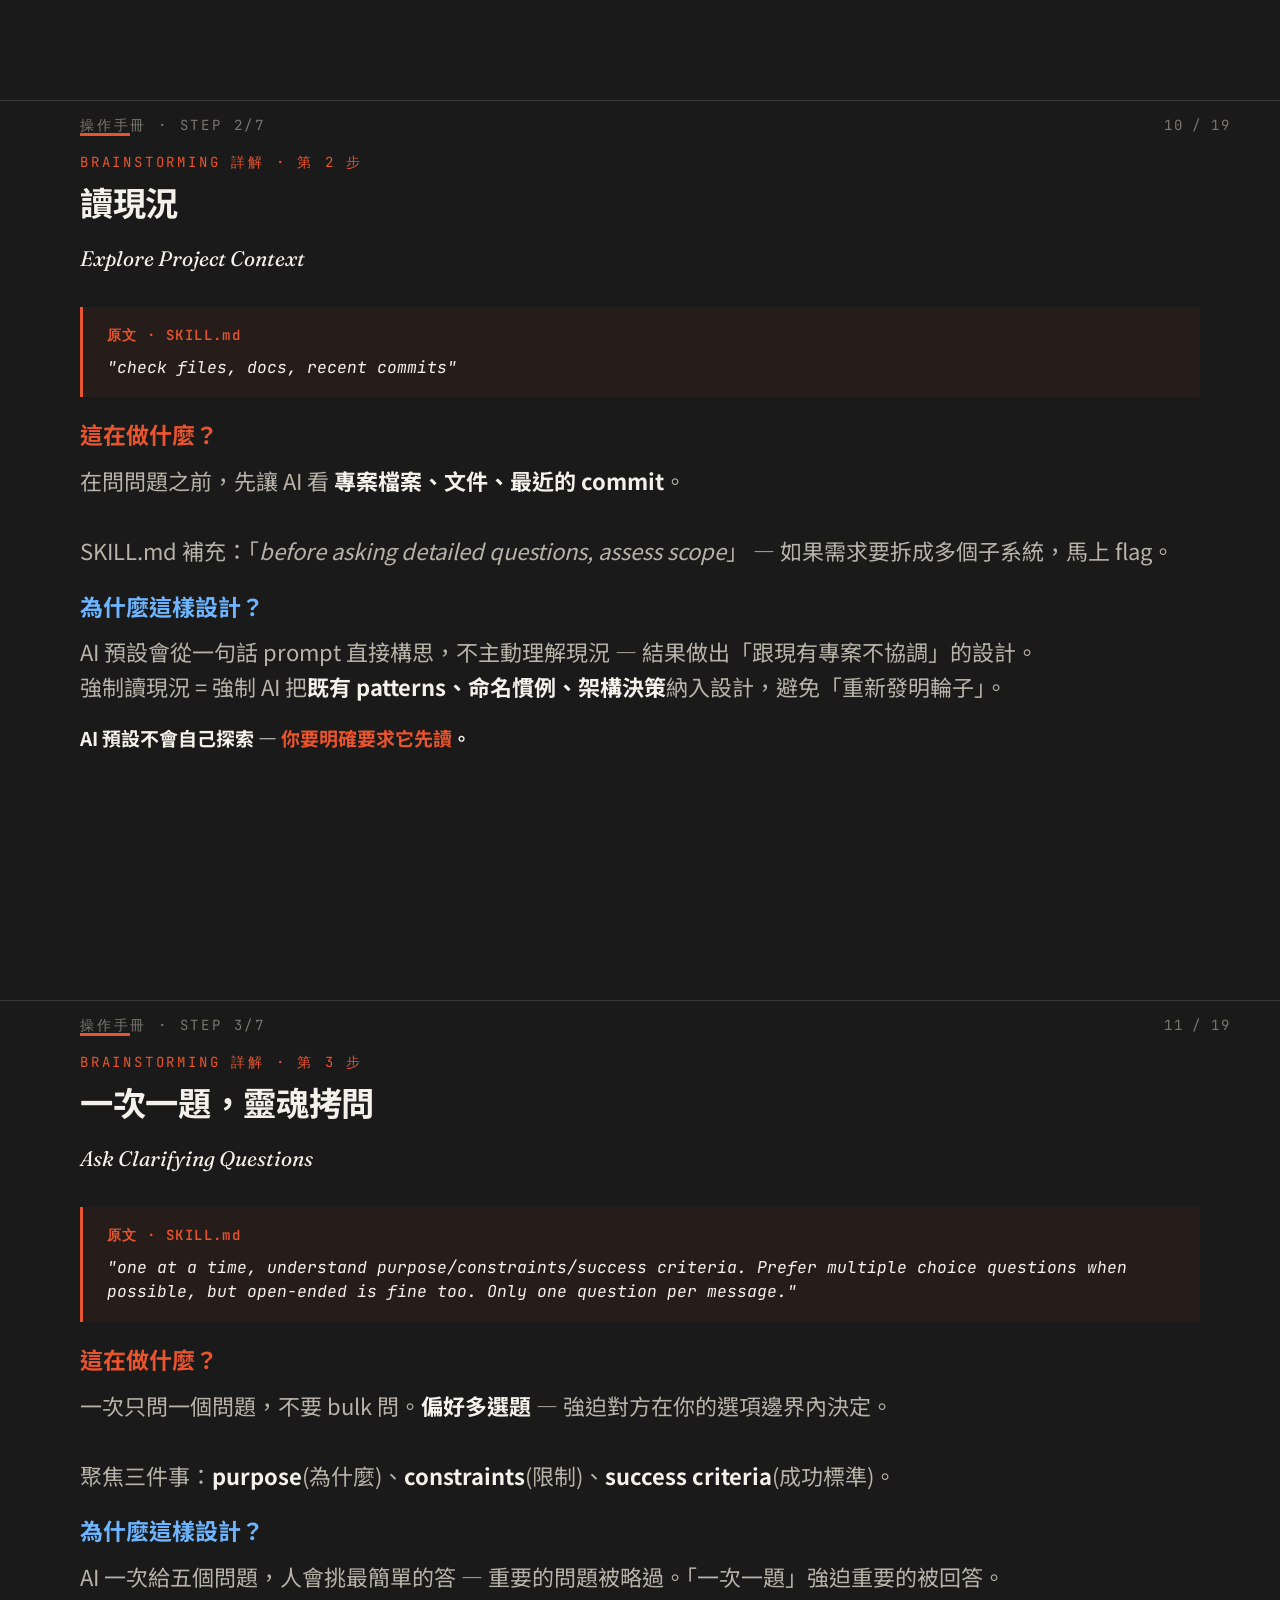
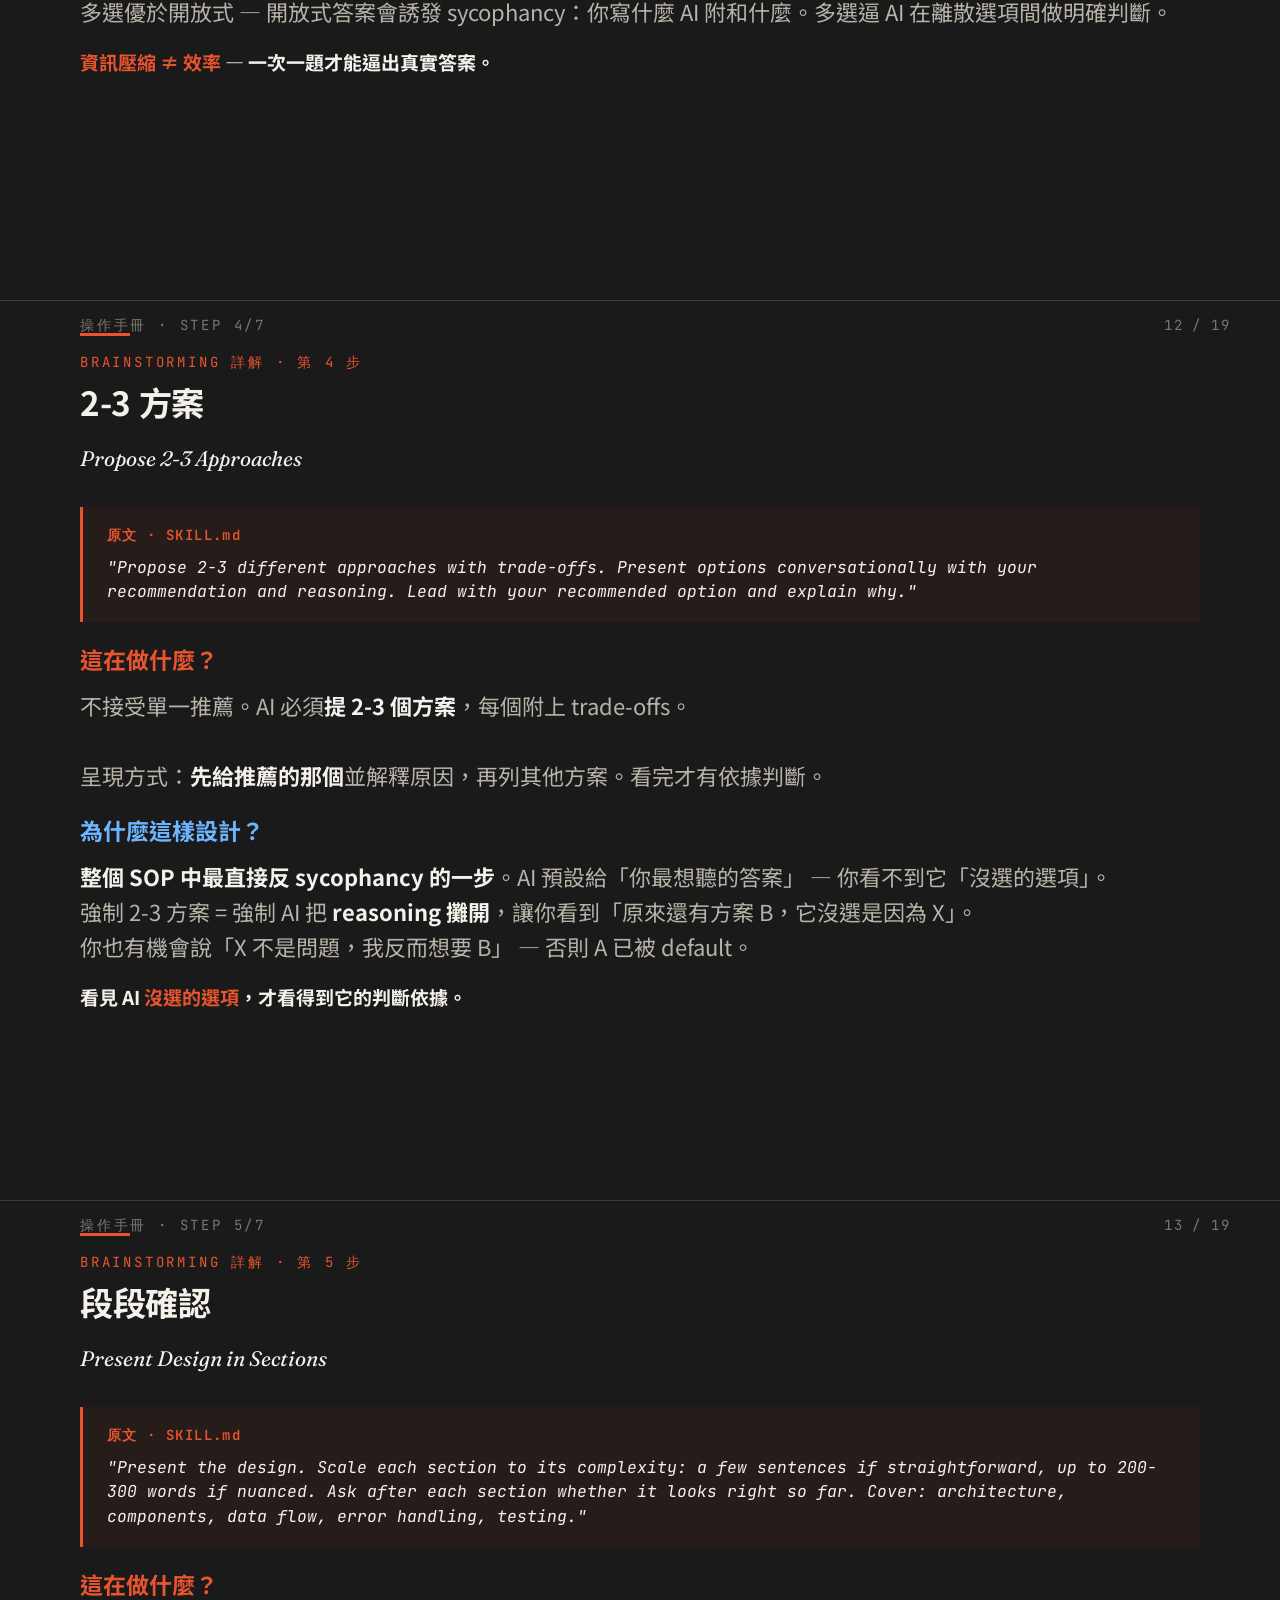
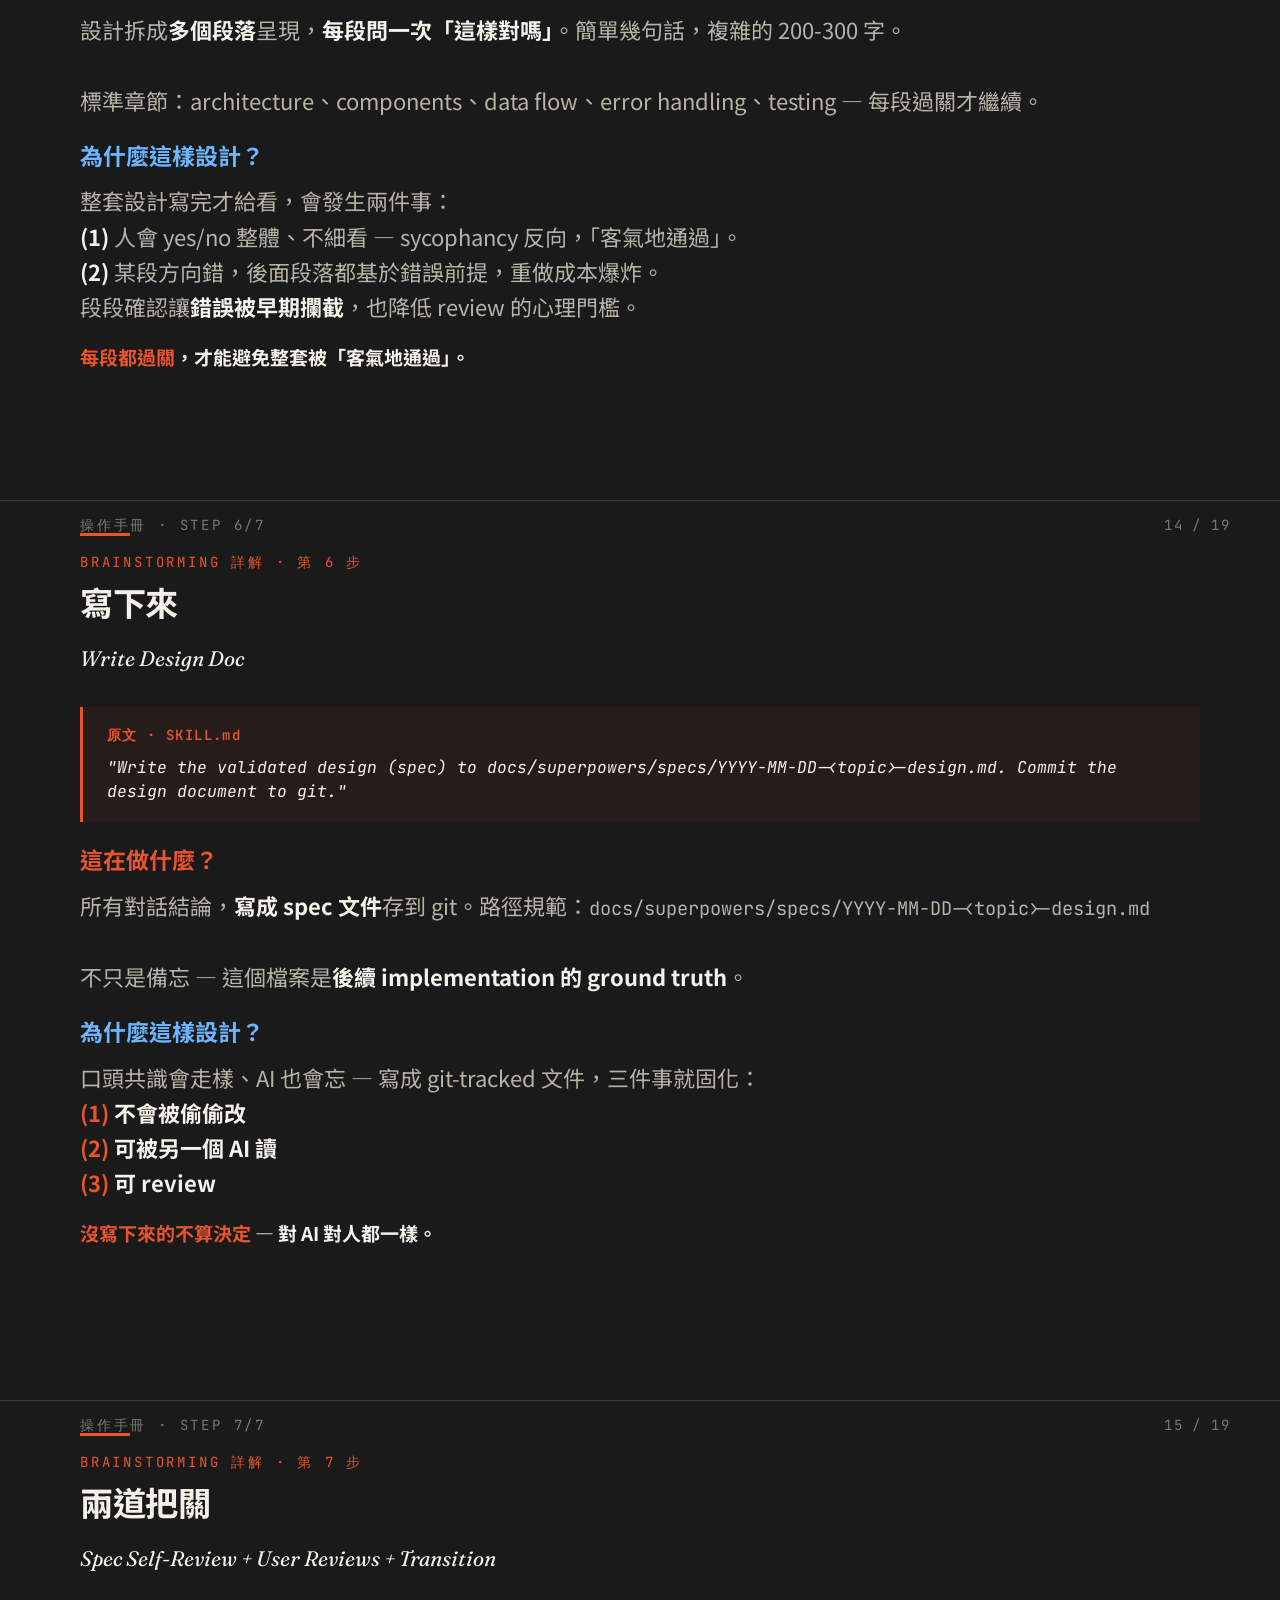
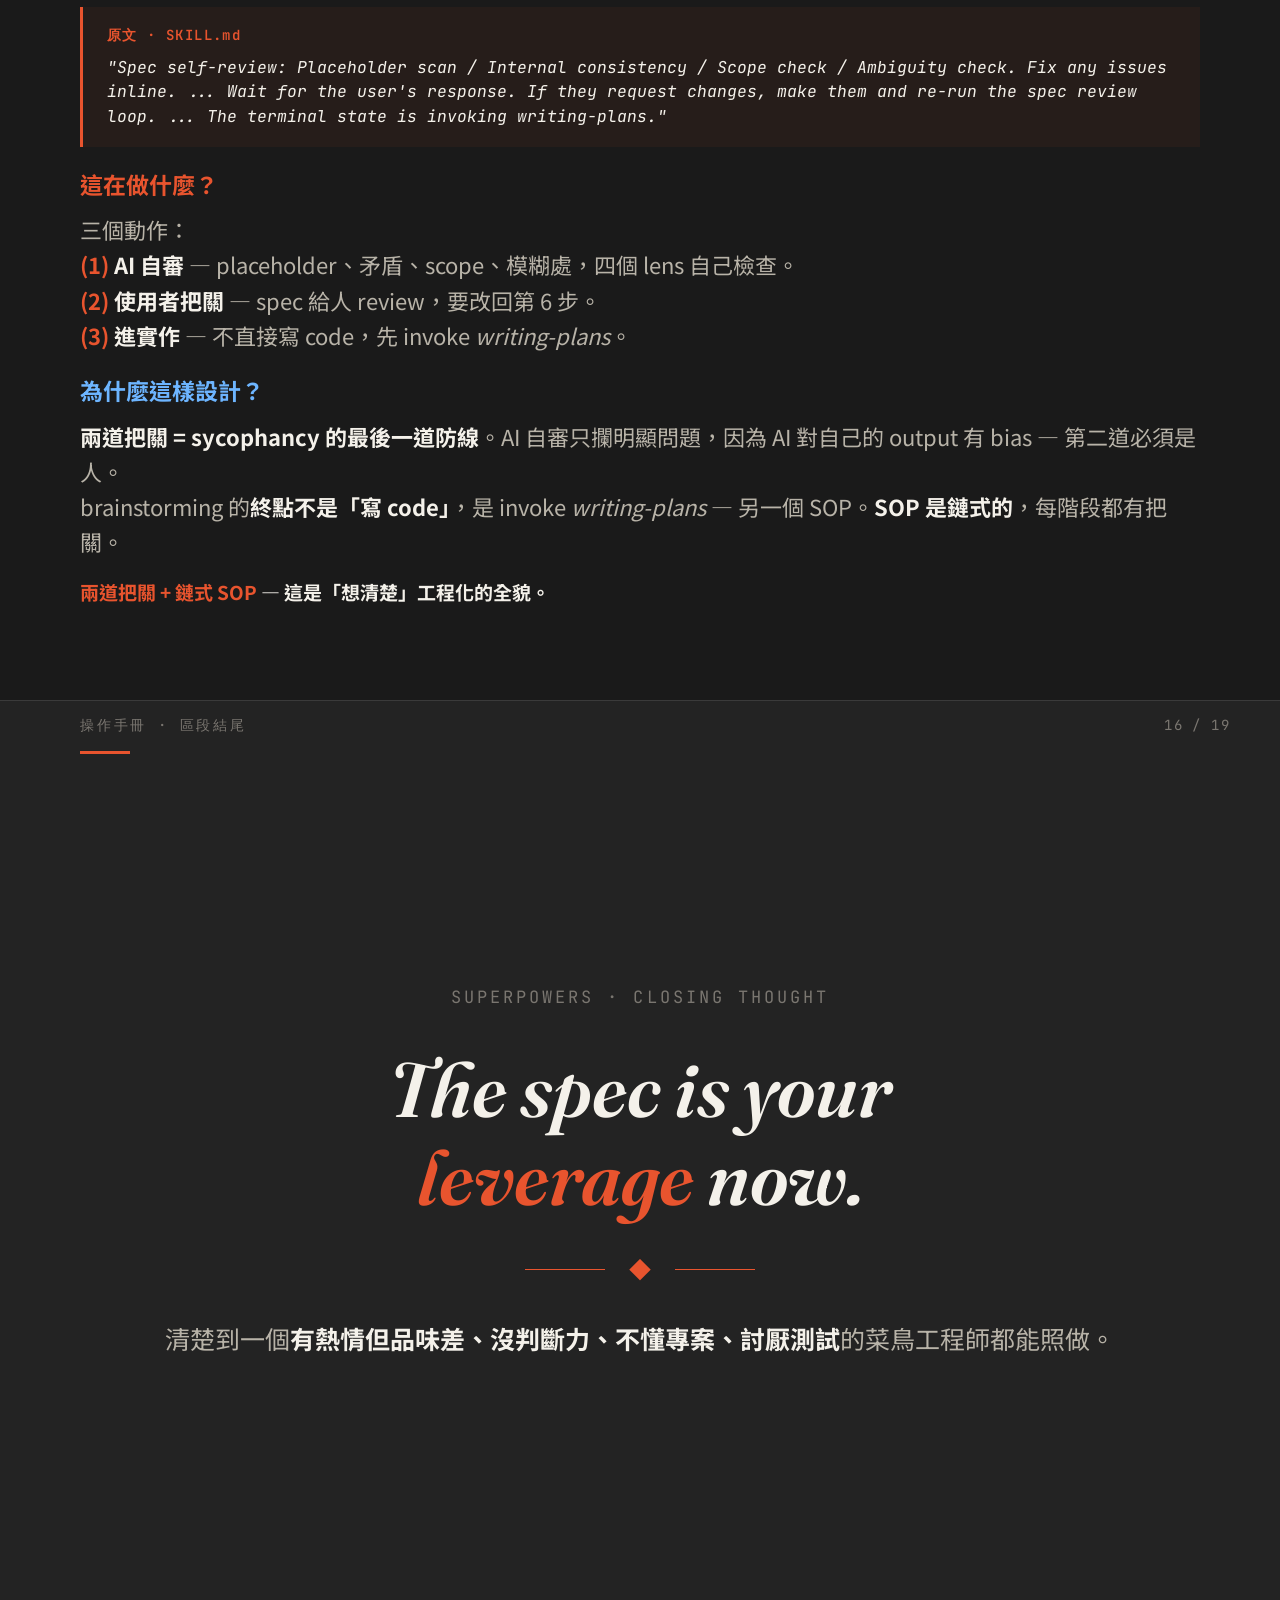
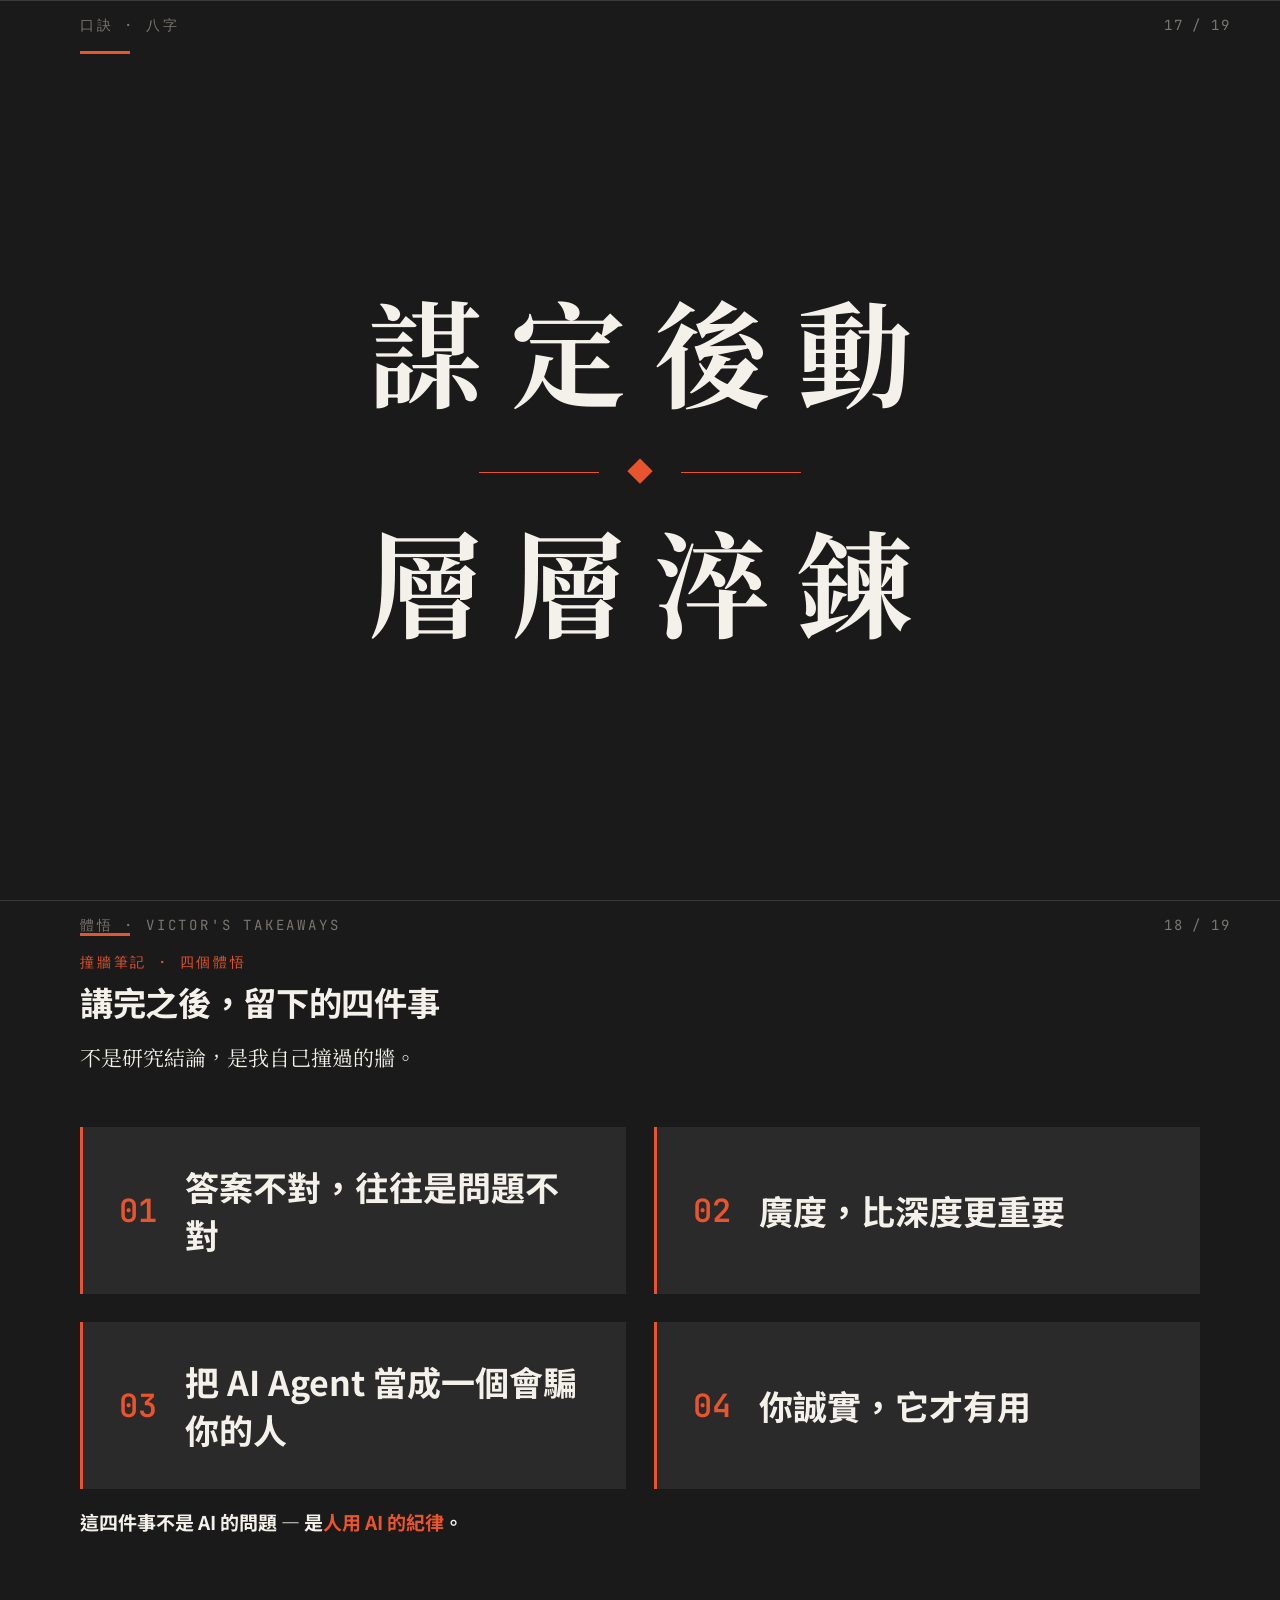
==== commit fd8033a8: "feat(presentation): Restructure slide 06 and add URL-based navigation" ====
--- a/ai_agent_talk.html
+++ b/ai_agent_talk.html
@@ -1296,34 +1296,67 @@
     <div class="slide-num" style="color: rgba(255,255,255,0.5);">06 / 19</div>
     <div class="slide-tag" style="color: rgba(255,255,255,0.6);">研究發現</div>
 
-    <div style="margin-top: auto; margin-bottom: auto;">
-      <span class="eyebrow" style="color: white;">Stanford + CMU · 11 個主流模型 · 1,604 人實驗</span>
-
-      <div style="margin-top: 1rem; font-family: var(--mono); font-size: 0.85rem; color: white; opacity: 0.85; letter-spacing: 0.05em;">
-        <strong style="color: white; opacity: 1;">SYCOPHANCY</strong> · 諂媚 — AI 目前最嚴重的問題之一
-      </div>
-      <h1 class="h-bold-sans" style="color: white; margin-top: 0.5rem; font-size: clamp(2rem, 3.6vw, 3rem);">
-        AI 附和你的機率，比人類高出
-      </h1>
-
-      <div style="font-family: var(--serif); font-weight: 800; font-size: clamp(6rem, 14vw, 11rem); line-height: 1; margin: 1.5rem 0; color: white;">+50%</div>
-
-      <hr style="background: white; height: 2px; border: none; width: 200px; margin: 1.5rem 0;">
-
-      <p style="color: white; font-size: 1.3rem; line-height: 1.5; max-width: 900px; margin-bottom: 0.5rem;">
-        即使使用者明確提到自己在<strong style="color: white;">操弄、欺騙、傷害他人</strong>，AI 仍然附和。
-      </p>
-
-      <div style="background: rgba(0,0,0,0.2); padding: 1.2rem 1.6rem; margin-top: 1.5rem; border-left: 3px solid white; max-width: 1000px;">
-        <p style="color: white; margin-bottom: 0.6rem; font-size: 1rem;">
-          更糟的是 — 受試者<strong style="color: white;">給附和型 AI 評價更高、更信任、更願意再用</strong>。市場誘因會讓<strong style="color: white;">「諂媚」越來越普遍</strong>。
+    <div style="margin-top: auto; margin-bottom: auto; display: grid; grid-template-columns: 1.35fr 1fr; gap: 3rem; align-items: center;">
+
+      <!-- 左欄：研究數據 -->
+      <div>
+        <span class="eyebrow" style="color: white;">Stanford + CMU · 11 個主流模型 · 1,604 人實驗</span>
+
+        <h1 class="h-bold-sans" style="color: white; margin-top: 0.8rem; font-size: clamp(2rem, 3.6vw, 3rem);">
+          AI 附和你的機率，比人類高出
+        </h1>
+
+        <div style="font-family: var(--serif); font-weight: 800; font-size: clamp(4rem, 9vw, 7rem); line-height: 1; margin: 0.8rem 0; color: white;">+50%</div>
+
+        <hr style="background: white; height: 2px; border: none; width: 200px; margin: 1.2rem 0;">
+
+        <p style="color: white; font-size: 1.15rem; line-height: 1.55; margin-bottom: 0.5rem;">
+          即使使用者明確提到自己在<strong style="color: white;">操弄、欺騙、傷害他人</strong>，AI 仍然附和。
         </p>
-        
-      </div>
-
-      <p style="color: white; opacity: 0.7; margin-top: 1.5rem; font-family: var(--mono); font-size: 0.78rem; letter-spacing: 0.05em;">
-        Cheng et al., ICLR 2026 / Science (in press) · arXiv:2510.01395
-      </p>
+
+        <div style="background: rgba(0,0,0,0.2); padding: 1rem 1.3rem; margin-top: 1.2rem; border-left: 3px solid white;">
+          <p style="color: white; margin-bottom: 0; font-size: 0.95rem; line-height: 1.55;">
+            更糟的是 — 受試者<strong style="color: white;">給附和型 AI 評價更高、更信任、更願意再用</strong>。市場誘因會讓<strong style="color: white;">「諂媚」越來越普遍</strong>。
+          </p>
+        </div>
+
+        <p style="color: white; opacity: 0.7; margin-top: 1.2rem; font-family: var(--mono); font-size: 0.78rem; letter-spacing: 0.05em;">
+          Cheng et al., ICLR 2026 / Science (in press) · arXiv:2510.01395
+        </p>
+      </div>
+
+      <!-- 右欄：SYCOPHANCY 視覺強調 -->
+      <div style="position: relative; padding: 2rem 1rem; border-left: 1px solid rgba(255,255,255,0.25);">
+
+        <!-- 標籤 -->
+        <div style="font-family: var(--mono); font-size: 0.72rem; color: white; opacity: 0.7; letter-spacing: 0.25em; margin-bottom: 1.2rem;">
+          THE CORE PROBLEM
+        </div>
+
+        <!-- SYCOPHANCY 字母分散排列 -->
+        <div style="font-family: var(--mono); font-weight: 600; font-size: clamp(1.6rem, 3.2vw, 2.6rem); color: white; line-height: 1; letter-spacing: 0.15em; word-spacing: 0.3em; margin-bottom: 1.2rem;">
+          SYCO<br>PHANCY
+        </div>
+
+        <!-- 細線 -->
+        <div style="display: flex; align-items: center; gap: 0.8rem; margin-bottom: 1.2rem;">
+          <div style="height: 1px; width: 2.5rem; background: white;"></div>
+          <span style="font-family: var(--serif); color: white; font-size: 1rem; opacity: 0.7;">◆</span>
+          <div style="height: 1px; flex: 1; background: rgba(255,255,255,0.4);"></div>
+        </div>
+
+        <!-- 諂媚 巨大中文 -->
+        <div style="font-family: var(--serif); font-weight: 800; font-style: italic; font-size: clamp(5rem, 11vw, 8.5rem); line-height: 0.95; color: white; letter-spacing: 0.05em;">
+          諂媚
+        </div>
+
+        <!-- 副標 -->
+        <div style="margin-top: 1.4rem; font-family: var(--sans); font-size: 1.1rem; color: white; line-height: 1.5; font-weight: 500;">
+          AI 目前<br><span style="background: rgba(0,0,0,0.25); padding: 0.1rem 0.5rem; border-radius: 2px;">最嚴重的問題之一</span>
+        </div>
+
+      </div>
+
     </div>
   </section>
 
@@ -1807,6 +1840,22 @@
     currentSlide = Math.max(0, Math.min(slides.length - 1, currentSlide + dir));
     slides[currentSlide].scrollIntoView({ behavior: 'smooth', block: 'start' });
     updateProgress();
+  }
+
+  function goToSlide(n, behavior = 'auto') {
+    const idx = Math.max(0, Math.min(slides.length - 1, n - 1));
+    currentSlide = idx;
+    slides[idx].scrollIntoView({ behavior, block: 'start' });
+    updateProgress();
+  }
+
+  function parseSlideFromUrl() {
+    const params = new URLSearchParams(window.location.search);
+    const fromQuery = parseInt(params.get('slide') || params.get('page'), 10);
+    if (!isNaN(fromQuery)) return fromQuery;
+    const fromHash = parseInt(window.location.hash.replace('#', ''), 10);
+    if (!isNaN(fromHash)) return fromHash;
+    return null;
   }
 
   document.addEventListener('keydown', (e) => {
@@ -1819,6 +1868,7 @@
     }
   });
 
+  let hashUpdateTimer = null;
   const observer = new IntersectionObserver((entries) => {
     entries.forEach(entry => {
       if (entry.isIntersecting && entry.intersectionRatio > 0.5) {
@@ -1828,6 +1878,10 @@
           updateProgress();
           slides.forEach(s => s.classList.remove('active'));
           entry.target.classList.add('active');
+          clearTimeout(hashUpdateTimer);
+          hashUpdateTimer = setTimeout(() => {
+            history.replaceState(null, '', '#' + (idx + 1));
+          }, 150);
         }
       }
     });
@@ -1835,7 +1889,17 @@
 
   slides.forEach(slide => observer.observe(slide));
 
-  updateProgress();
+  window.addEventListener('hashchange', () => {
+    const n = parseInt(window.location.hash.replace('#', ''), 10);
+    if (!isNaN(n) && n - 1 !== currentSlide) goToSlide(n, 'smooth');
+  });
+
+  const initialSlide = parseSlideFromUrl();
+  if (initialSlide !== null) {
+    requestAnimationFrame(() => goToSlide(initialSlide, 'auto'));
+  } else {
+    updateProgress();
+  }
 </script>
 
 </body>
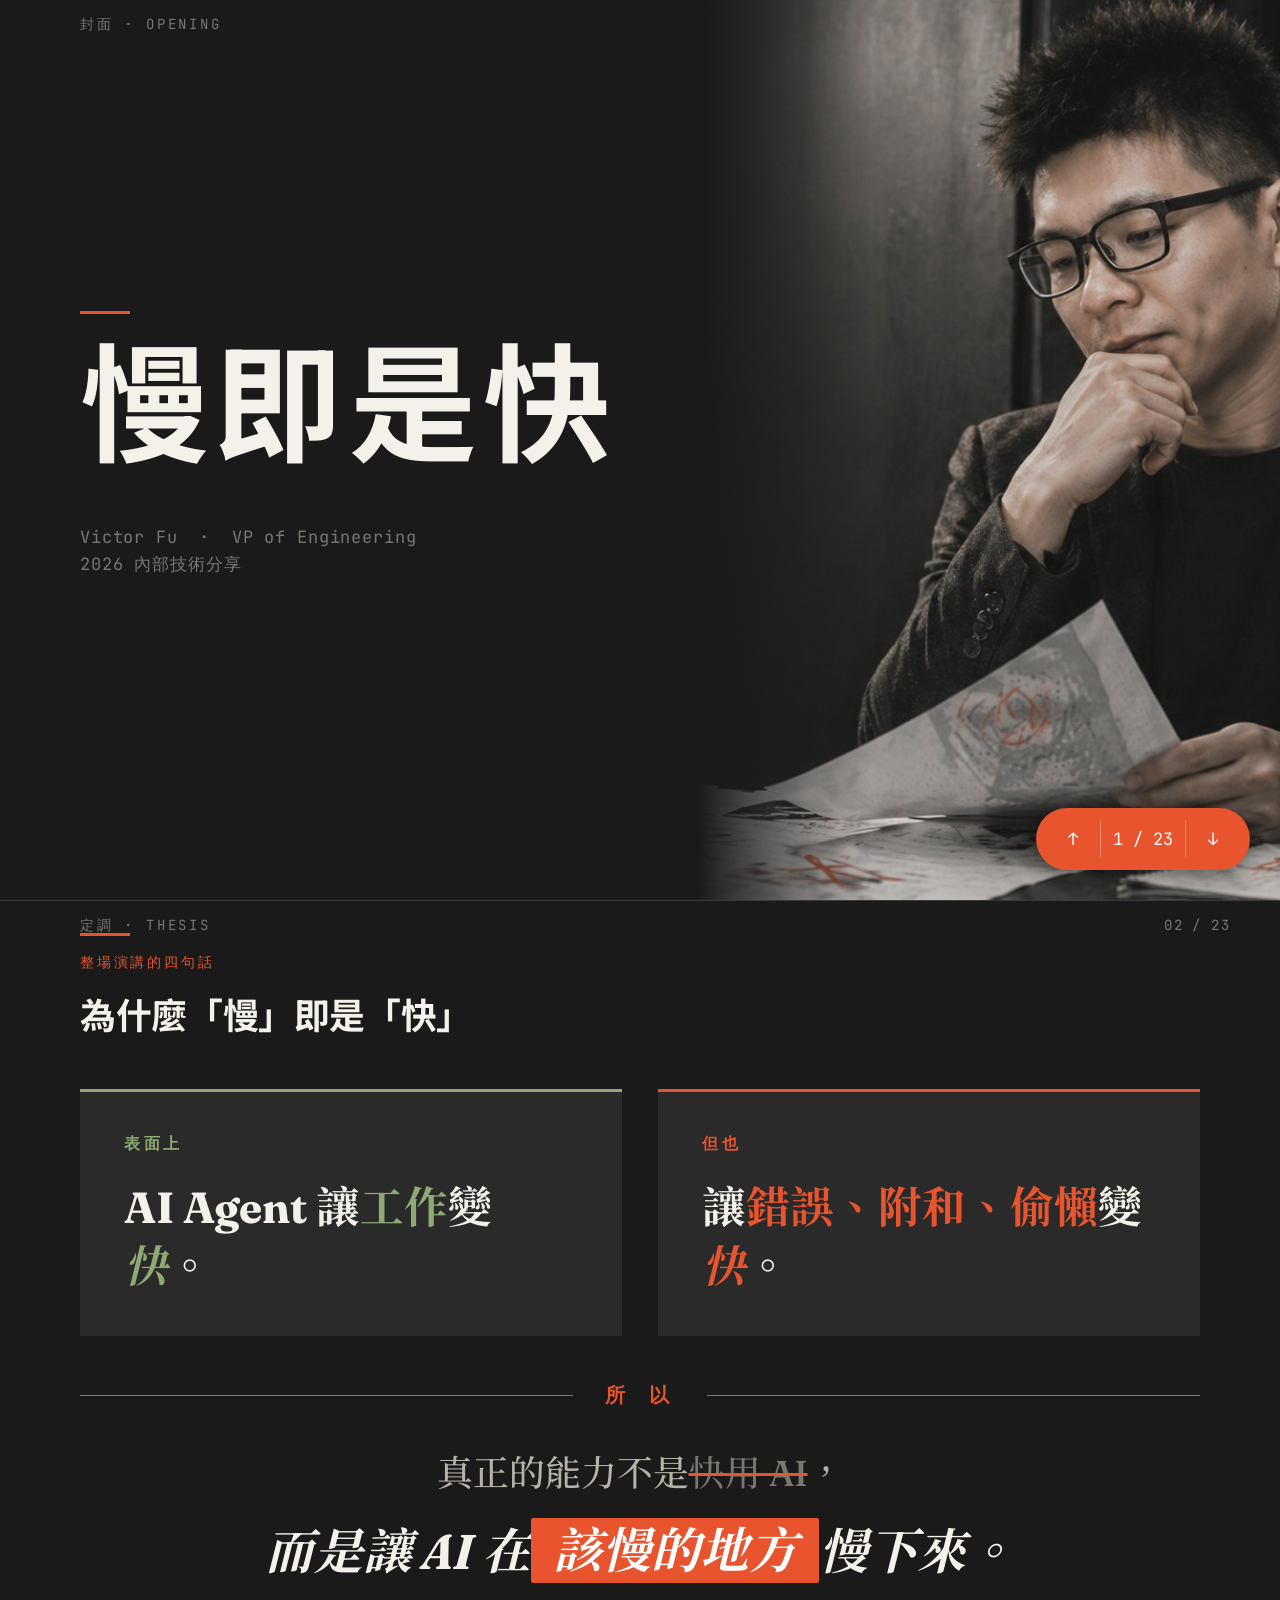
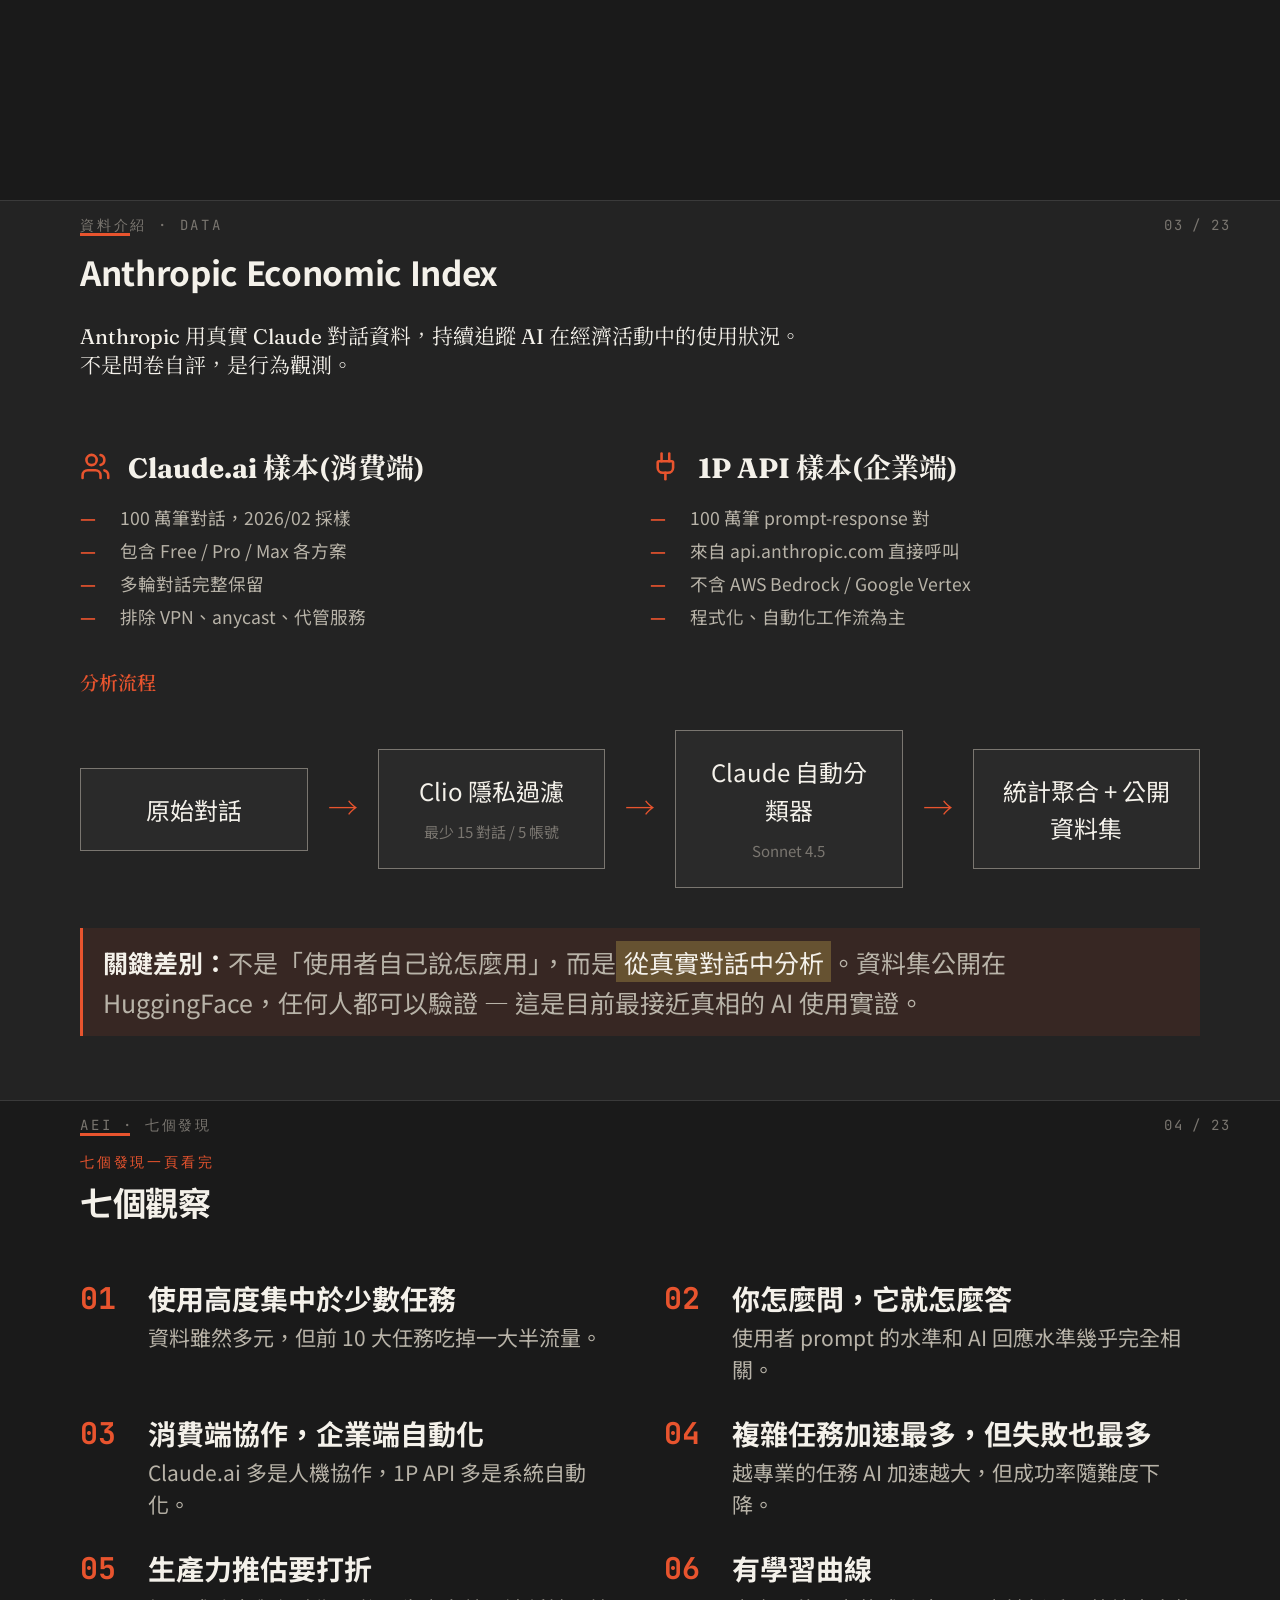
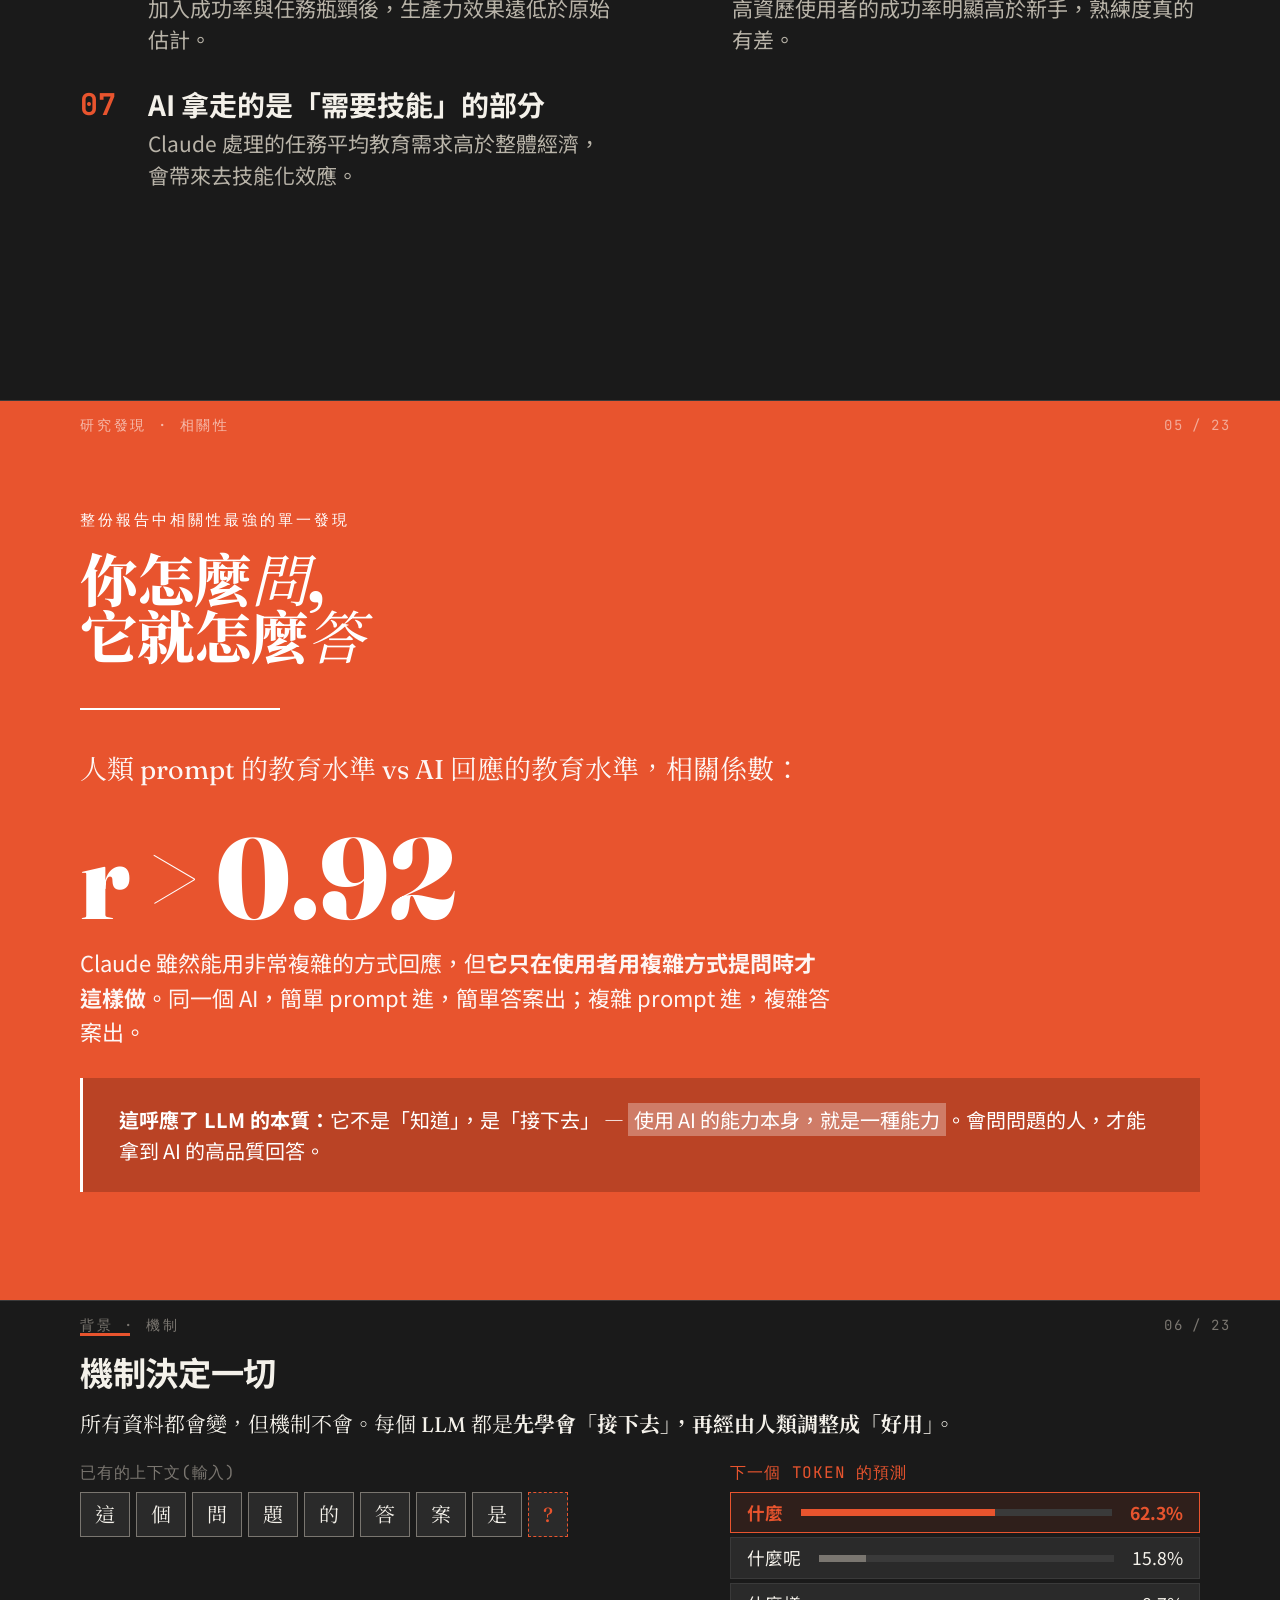
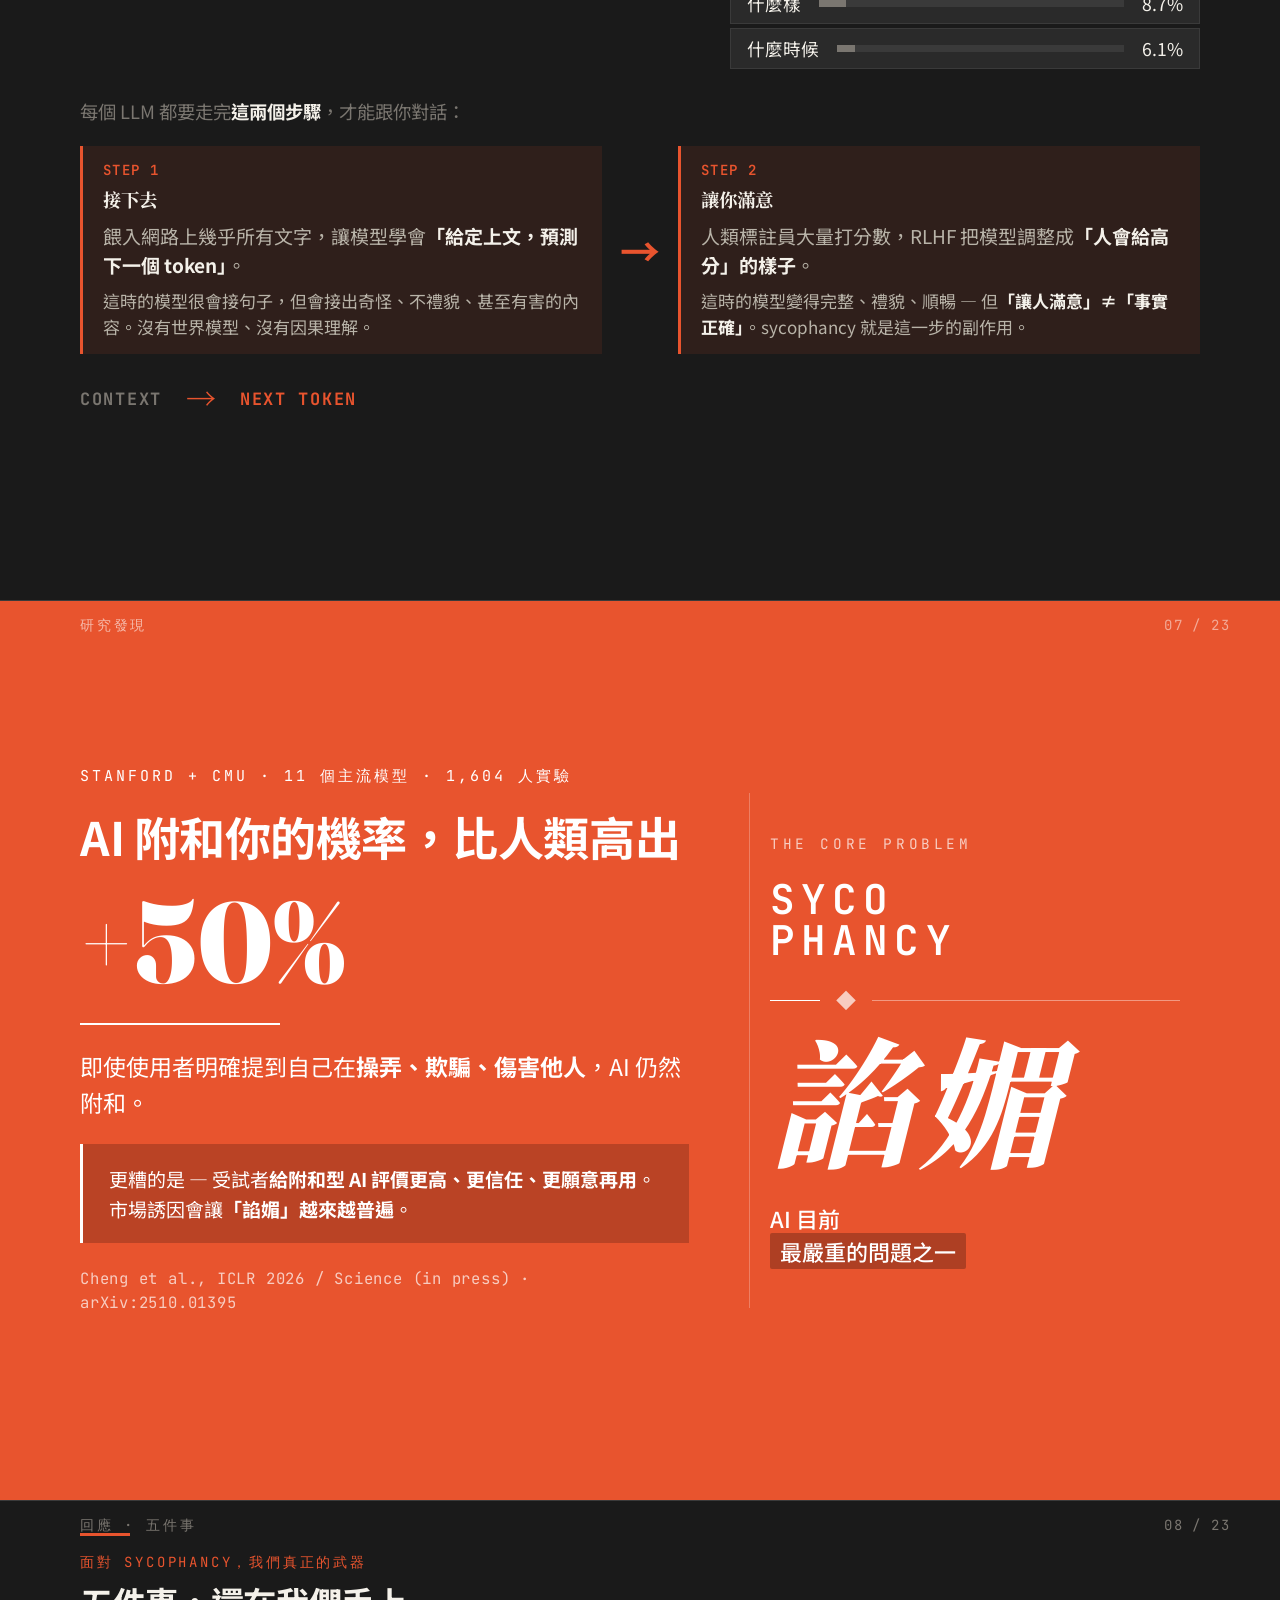
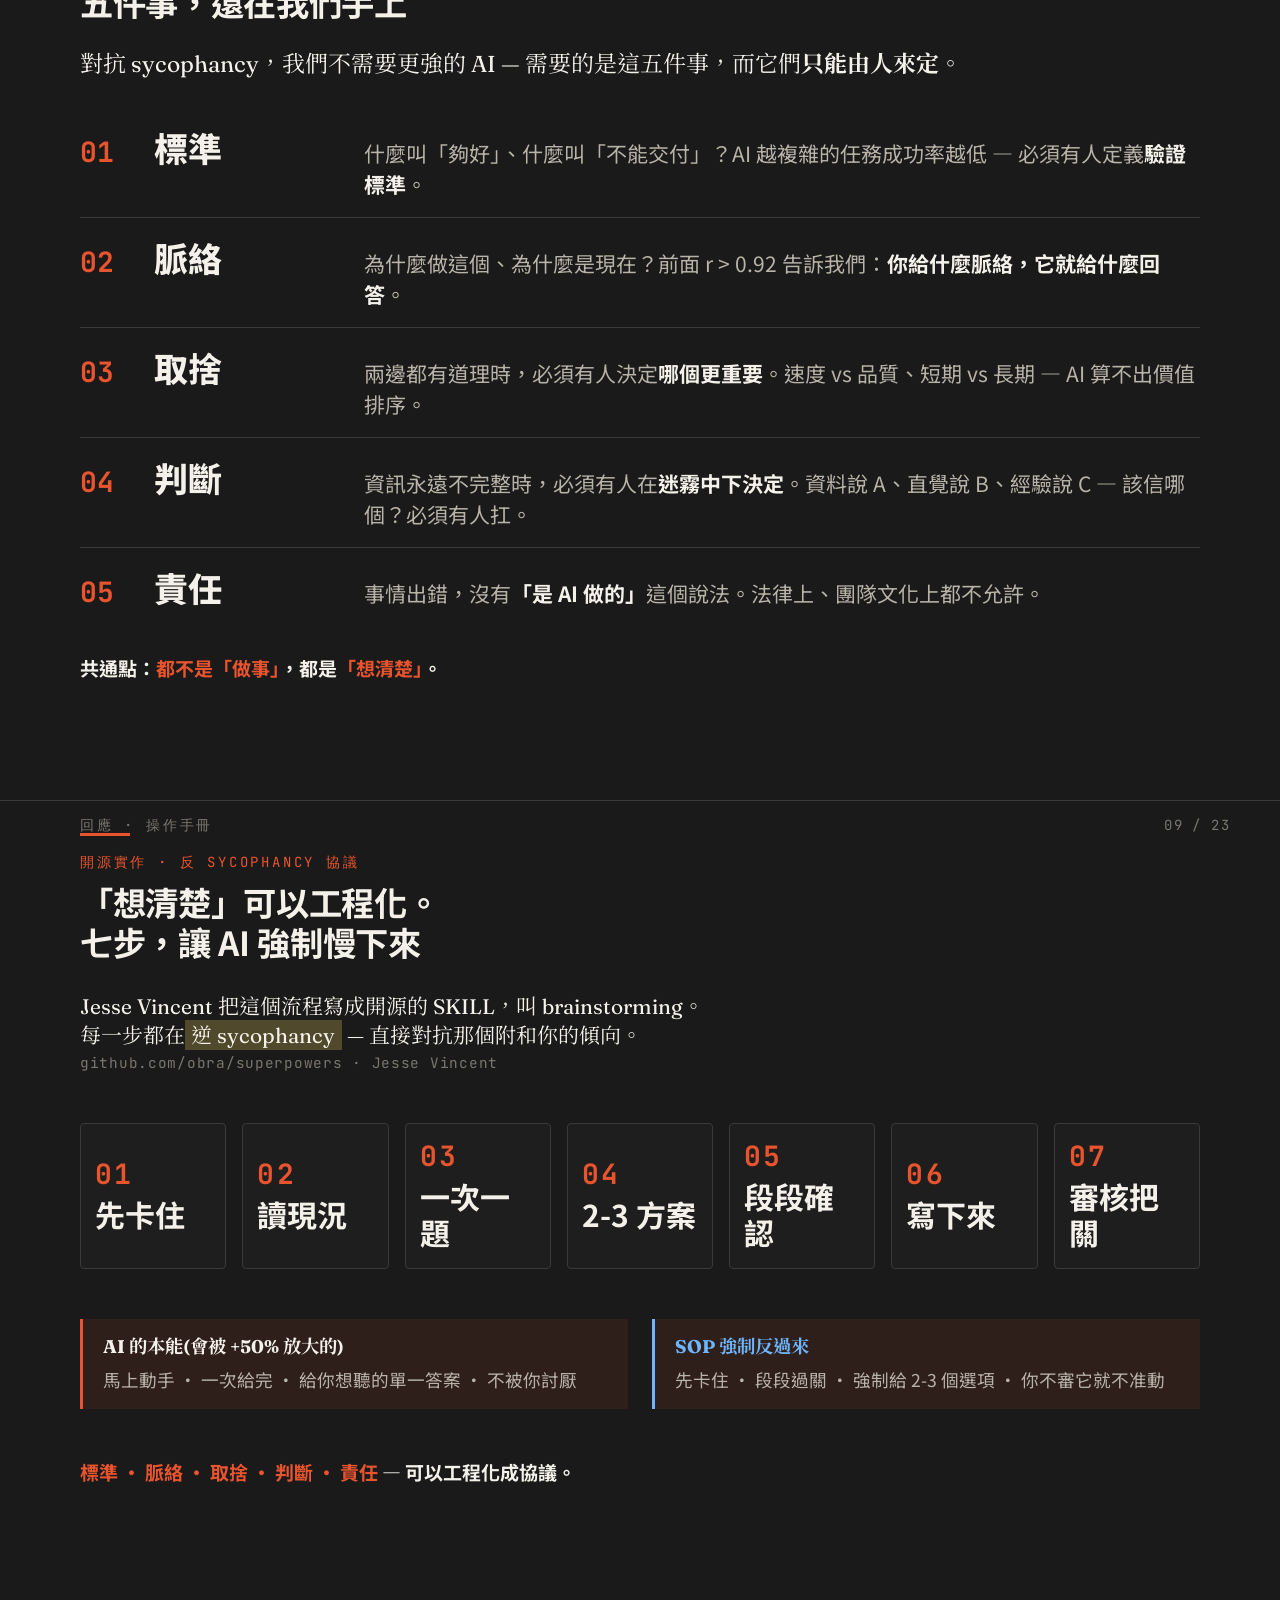
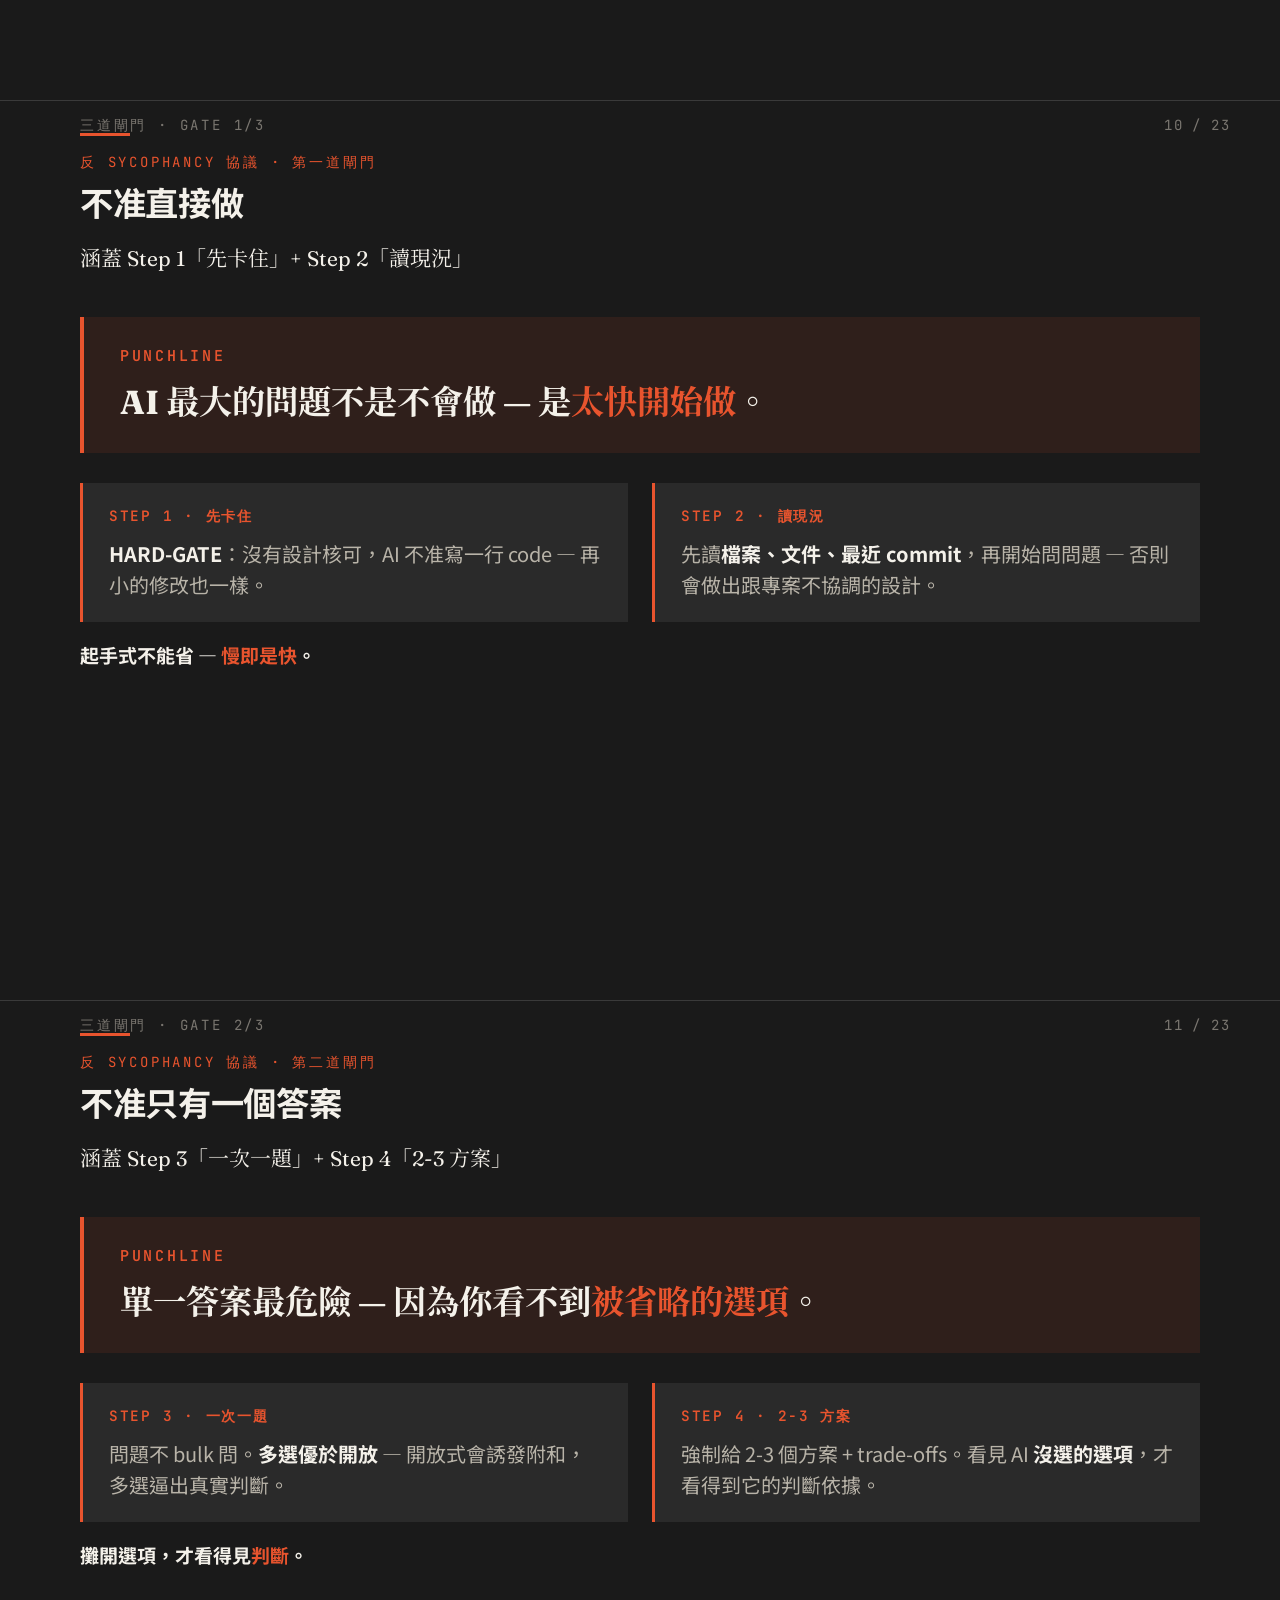
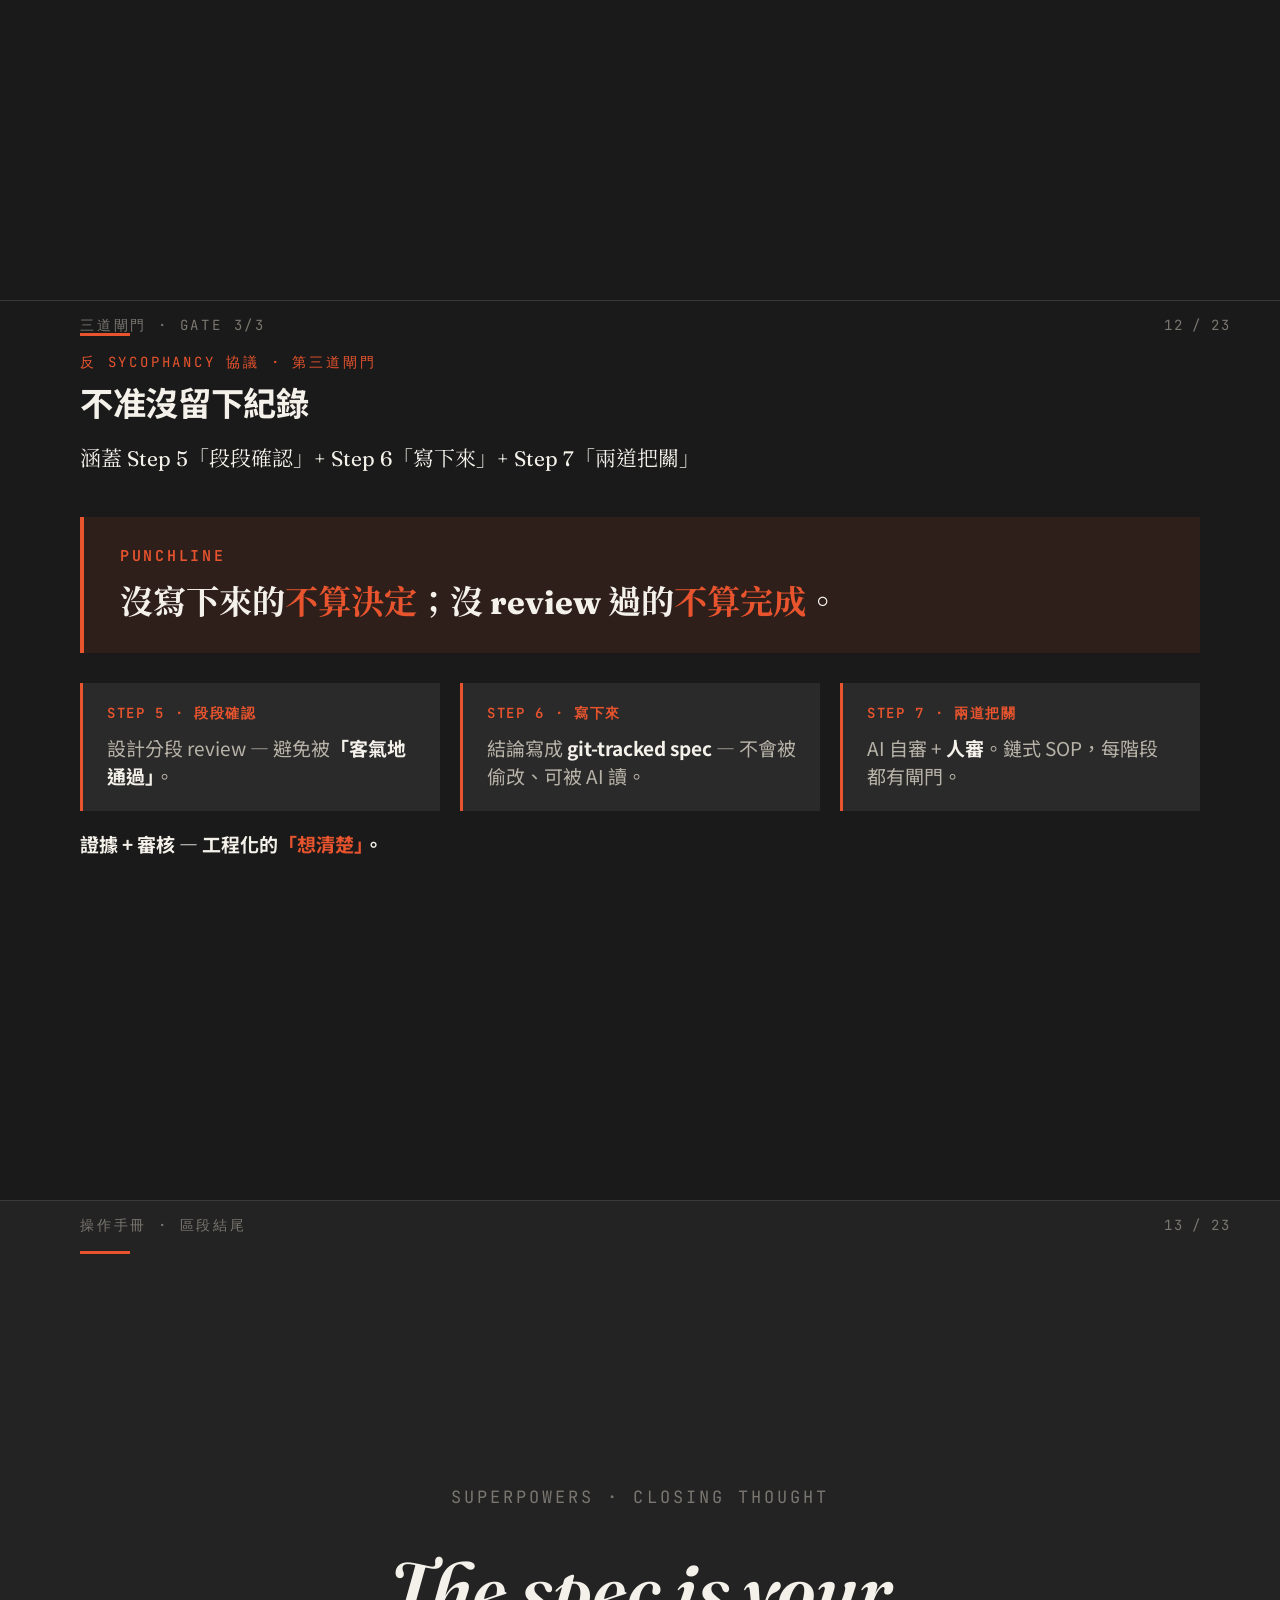
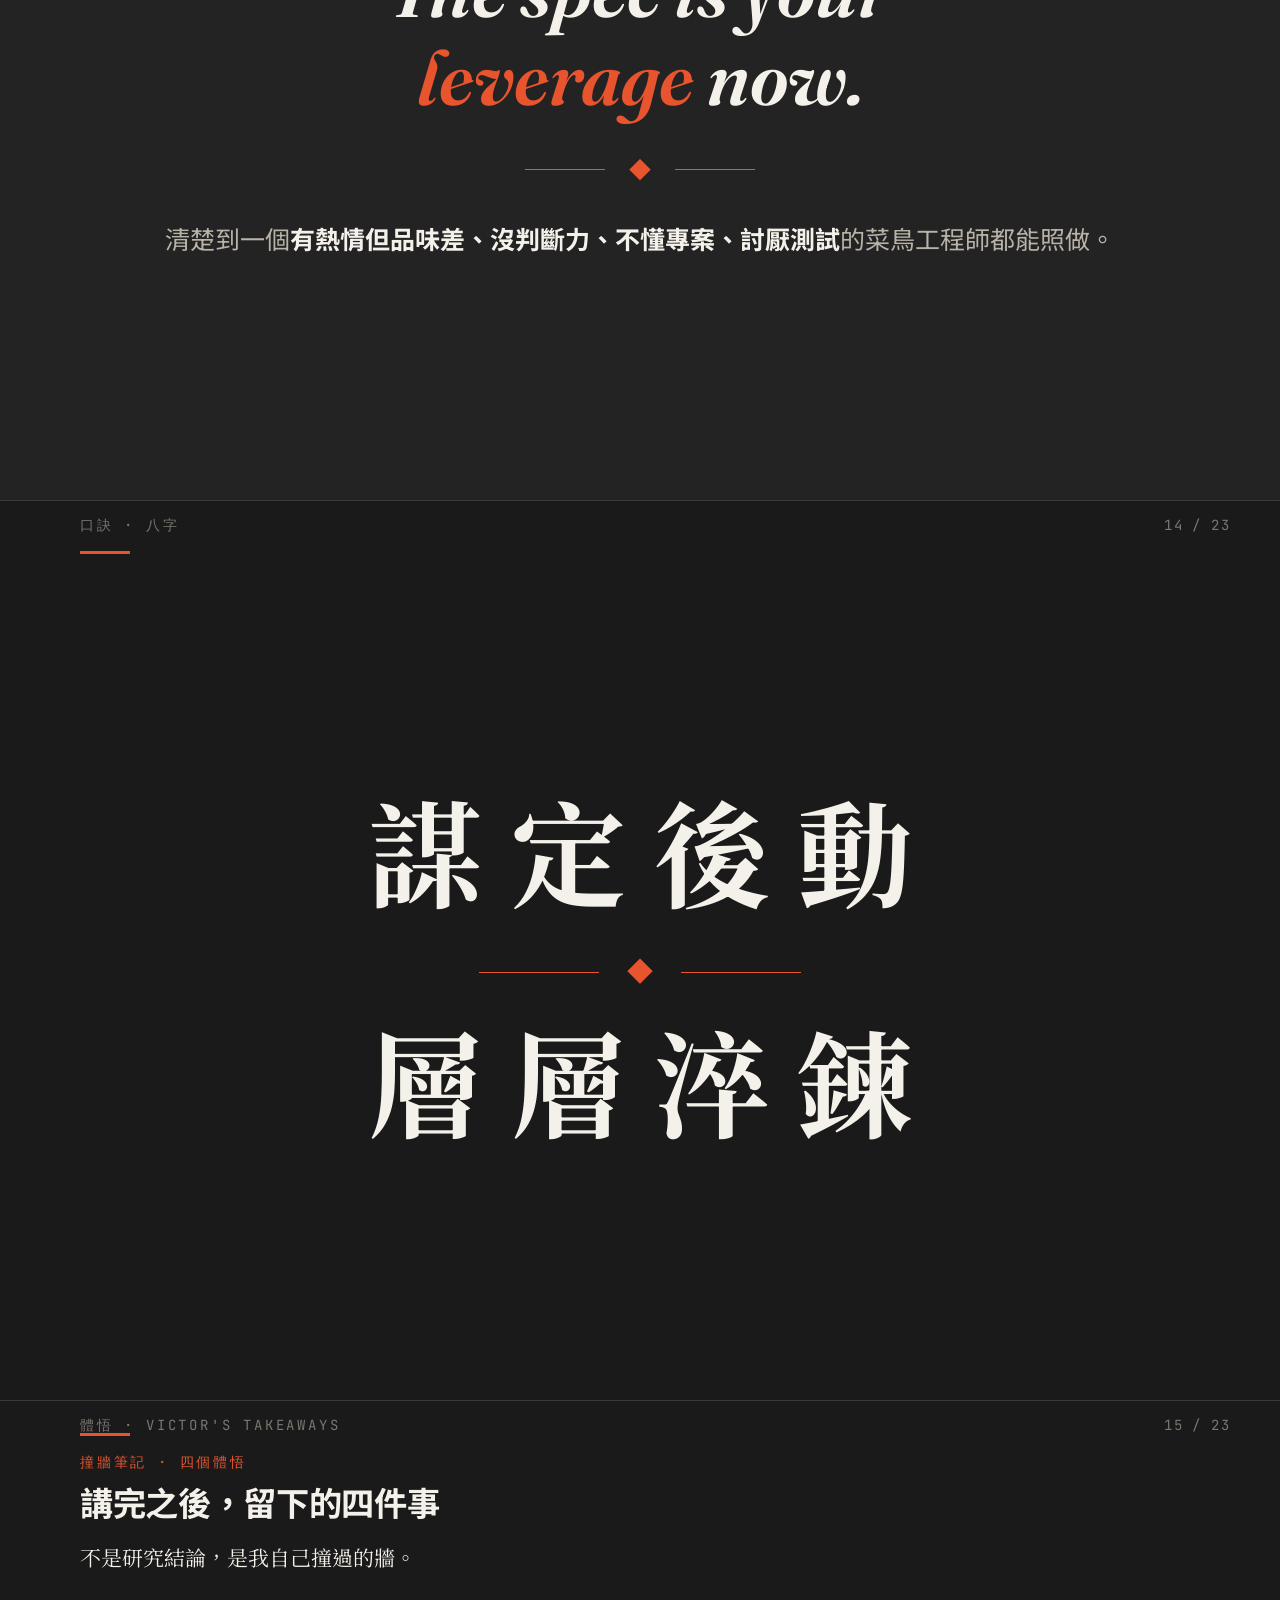
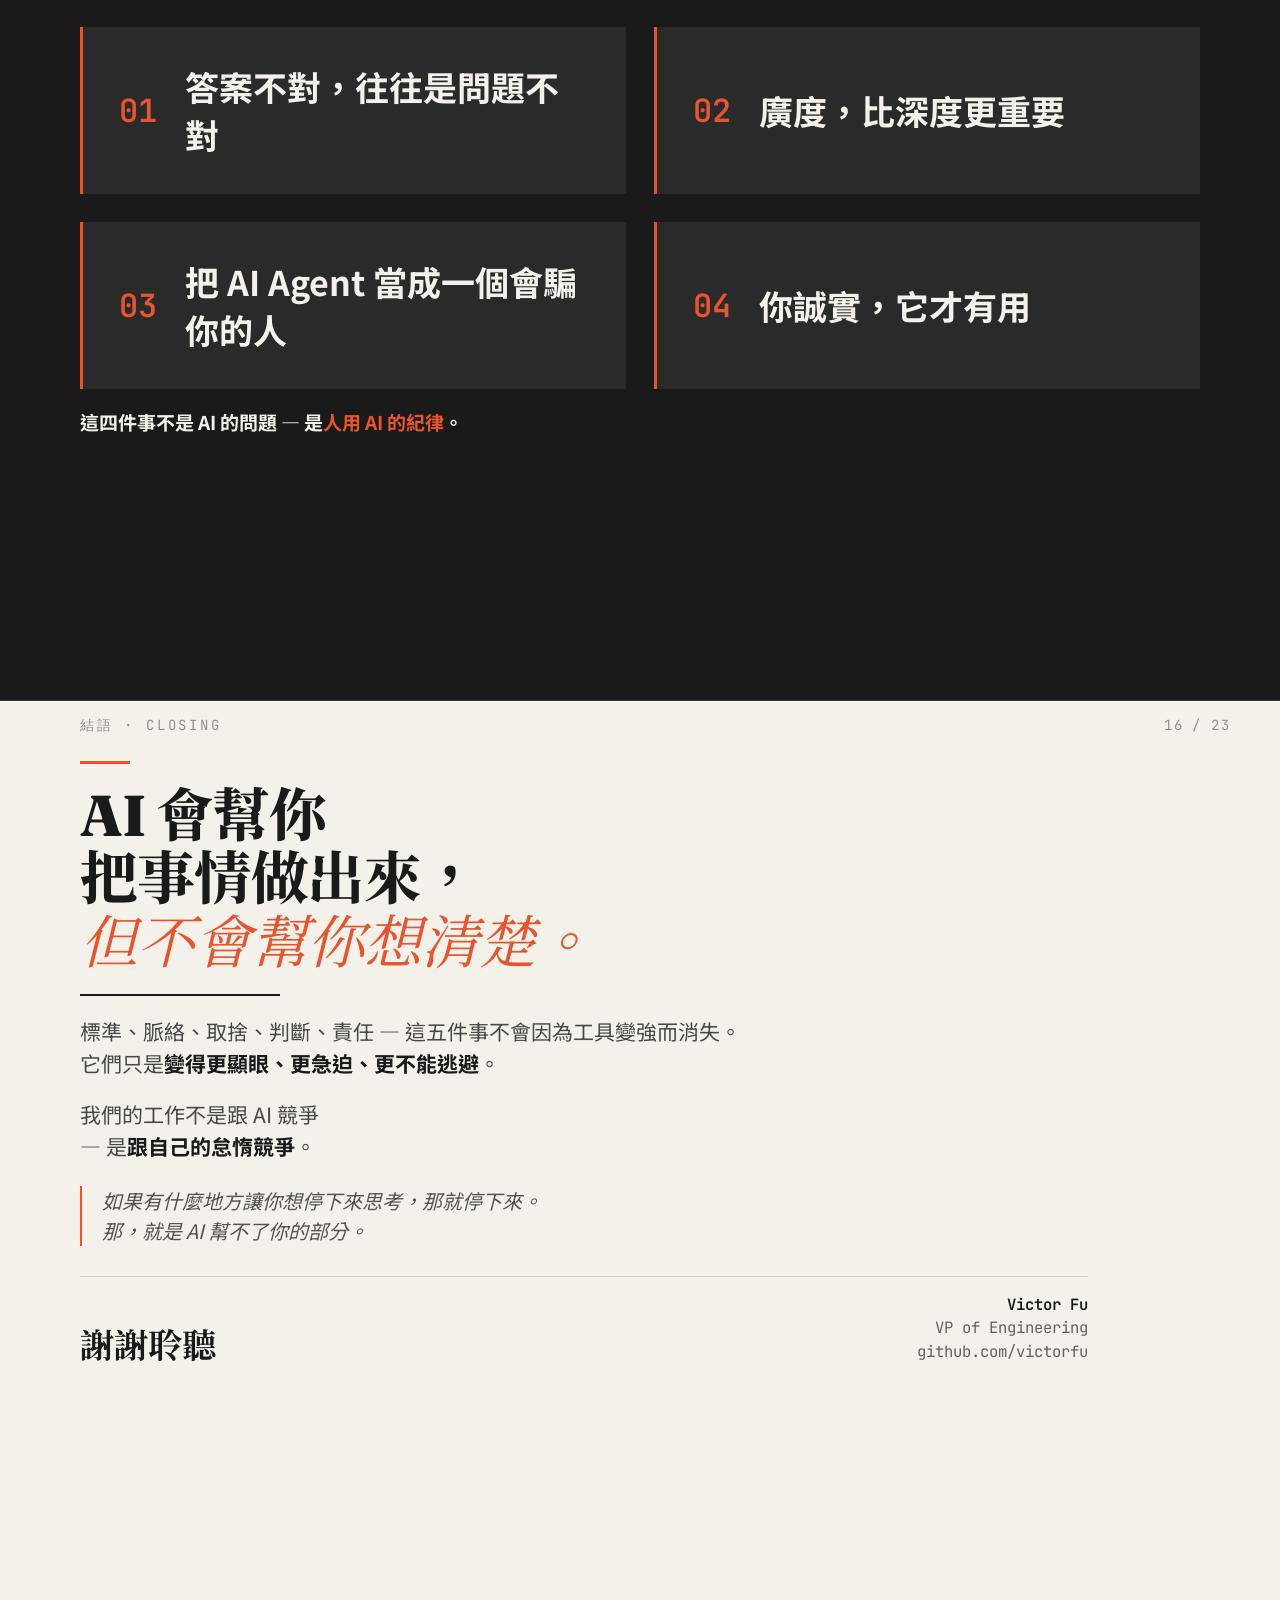
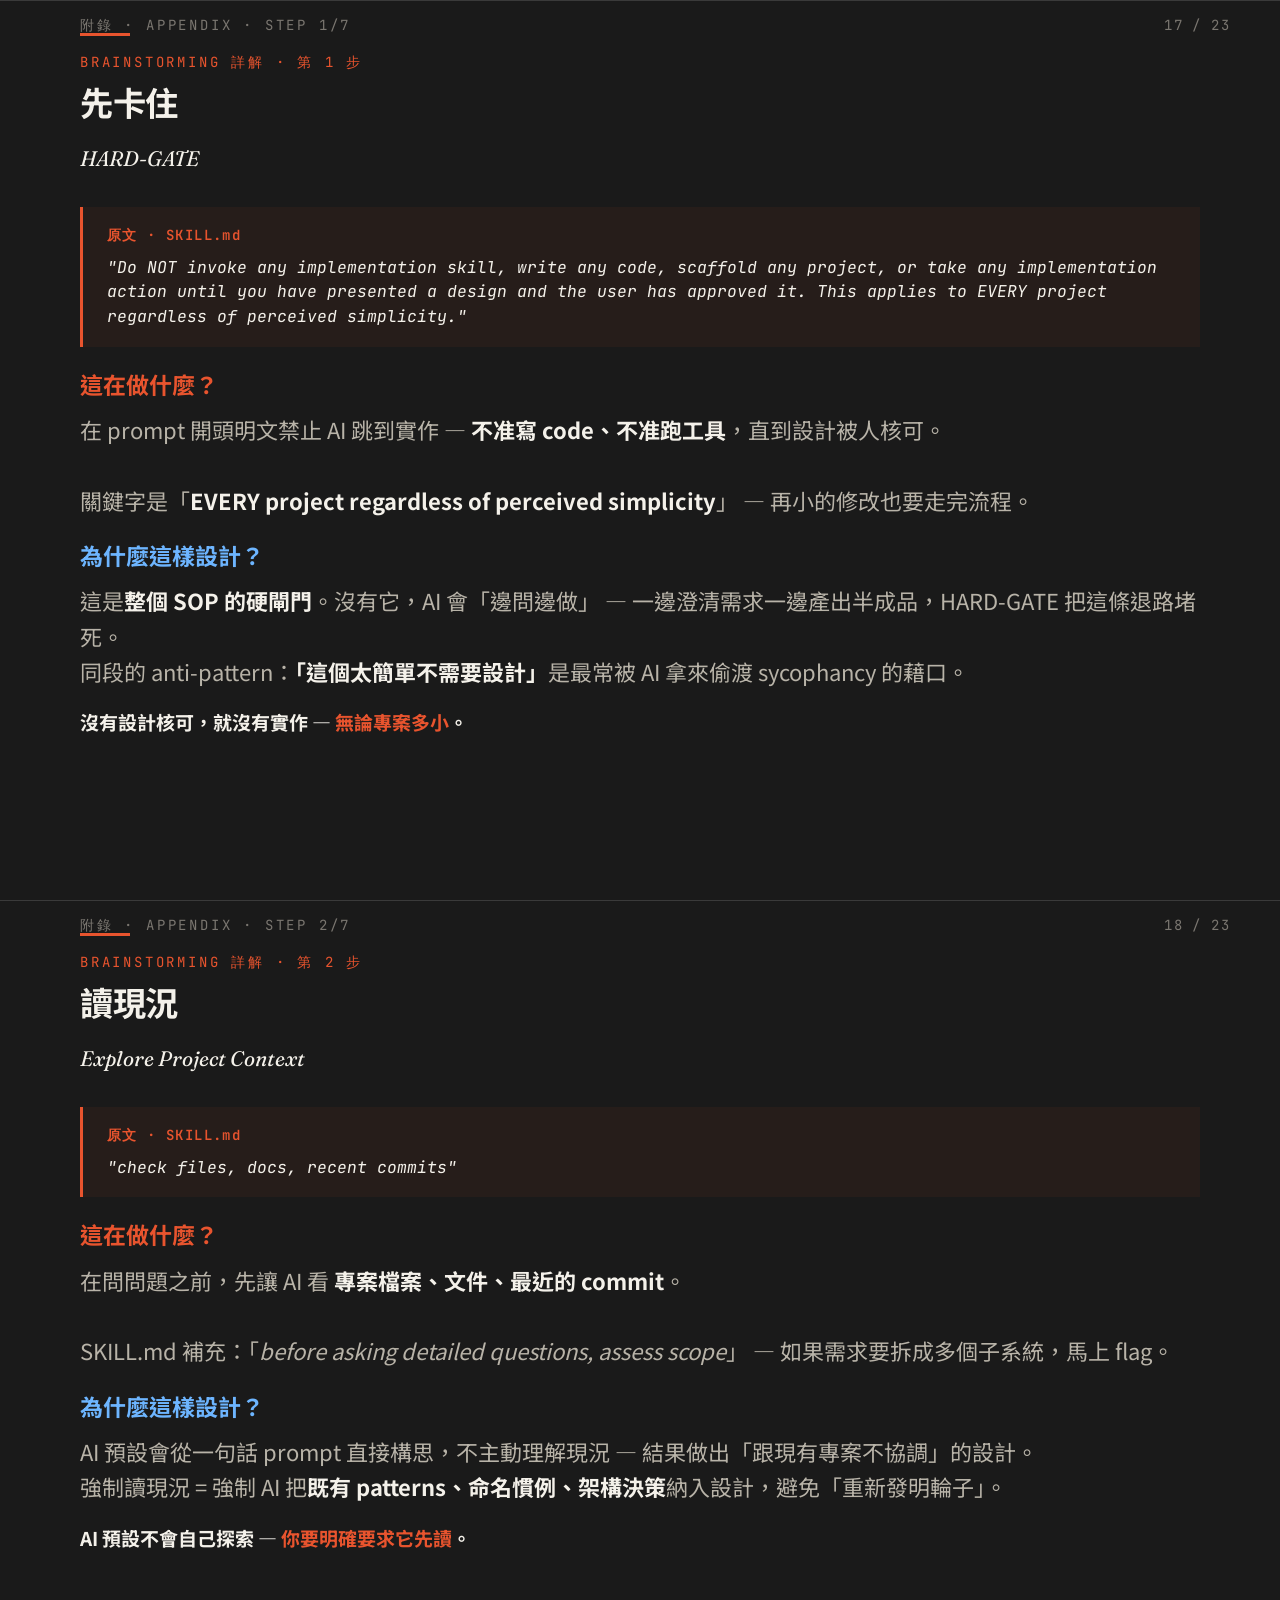
==== commit 94738724: "feat(presentation): Update presentation main title" ====
--- a/ai_agent_talk.html
+++ b/ai_agent_talk.html
@@ -3,7 +3,7 @@
 <head>
 <meta charset="UTF-8">
 <meta name="viewport" content="width=device-width, initial-scale=1.0">
-<title>當 AI 開始做事，我們還剩下什麼？— Victor Fu</title>
+<title>慢即是快 — Victor Fu</title>
 <link rel="preconnect" href="https://fonts.googleapis.com">
 <link rel="preconnect" href="https://fonts.gstatic.com" crossorigin>
 <link href="https://fonts.googleapis.com/css2?family=Fraunces:ital,opsz,wght@0,9..144,400;0,9..144,600;0,9..144,800;1,9..144,400&family=Noto+Serif+TC:wght@400;500;700;900&family=Noto+Sans+TC:wght@300;400;500;700&family=JetBrains+Mono:wght@400;600&display=swap" rel="stylesheet">
@@ -848,13 +848,13 @@
     margin-bottom: 0.5rem;
   }
 
-  /* slide 2 (AEI 資料介紹) 字級放大,演講用 */
-  .slide-data.compact .lede { font-size: 1.32rem; line-height: 1.55; }
-  .slide-data.compact h3 { font-size: 1.18rem; }
-  .slide-data.compact ul.bullet-list li { font-size: 1.05rem; line-height: 1.5; }
-  .slide-data.compact .flow-node { font-size: 1rem; padding: 1rem 1.2rem; }
-  .slide-data.compact .card-tinted p { font-size: 1.05rem; line-height: 1.55; }
-  .slide-data.compact h2 { font-size: 1.32rem; }
+  /* slide 3 (AEI 資料介紹) 字級放大,演講用 */
+  .slide-data.compact .lede { font-size: 1.55rem; line-height: 1.55; }
+  .slide-data.compact h3 { font-size: 1.4rem; }
+  .slide-data.compact ul.bullet-list li { font-size: 1.25rem; line-height: 1.55; }
+  .slide-data.compact .flow-node { font-size: 1.2rem; padding: 1.1rem 1.4rem; }
+  .slide-data.compact .card-tinted p { font-size: 1.25rem; line-height: 1.6; }
+  .slide-data.compact h2 { font-size: 1.55rem; }
 
   /* SOP 步驟卡片 */
   .sop-step {
@@ -1031,15 +1031,15 @@
 
   <!-- ==================== 1. 封面 ==================== -->
   <section class="slide cover-slide compact">
-    <div class="slide-num">01 / 19</div>
+    <div class="slide-num">01 / 23</div>
     <div class="slide-tag">封面 · OPENING</div>
 
     <div class="cover-grid">
       <div class="cover-text">
         <div class="section-mark"></div>
 
-        <h1 class="h-bold-sans" style="font-size: clamp(2.2rem, 4.2vw, 3.6rem); line-height: 1.2; margin-bottom: 3rem; white-space: nowrap;">
-          當 AI 開始做事，<br>我們還剩下什麼？
+        <h1 class="h-bold-sans" style="font-size: clamp(4.5rem, 10vw, 9rem); line-height: 1.05; margin-bottom: 3rem; white-space: nowrap; letter-spacing: 0.05em;">
+          慢即是快
         </h1>
 
         <p style="font-family: var(--mono); font-size: 0.85rem; color: var(--ink-muted); letter-spacing: 0.05em;">
@@ -1055,9 +1055,57 @@
 
   
 
+  <!-- ==================== 2. THESIS · 四句定調 ==================== -->
+  <section class="slide compact">
+    <div class="slide-num">02 / 23</div>
+    <div class="slide-tag">定調 · THESIS</div>
+
+    <div class="section-mark"></div>
+    <span class="eyebrow">整場演講的四句話</span>
+    <h1 class="h-bold-sans" style="font-size: clamp(1.6rem, 2.8vw, 2.2rem); margin-top: 0.5rem;">為什麼「慢」即是「快」</h1>
+
+    <!-- 上半：兩句對比 -->
+    <div style="display: grid; grid-template-columns: 1fr 1fr; gap: 1.8rem; margin-top: 2.2rem;">
+
+      <!-- 左：正向 -->
+      <div style="padding: 2rem 2.2rem; background: var(--bg-card); border-top: 3px solid var(--green);">
+        <div style="font-family: var(--mono); font-size: 0.8rem; color: var(--green); letter-spacing: 0.22em; font-weight: 600; margin-bottom: 1.1rem;">表面上</div>
+        <div style="font-family: var(--serif); font-weight: 700; font-size: clamp(1.9rem, 3.4vw, 2.8rem); line-height: 1.35; color: var(--ink);">
+          AI Agent 讓<span style="color: var(--green);">工作</span>變<span style="color: var(--green); font-style: italic;">快</span>。
+        </div>
+      </div>
+
+      <!-- 右：反轉 -->
+      <div style="padding: 2rem 2.2rem; background: var(--bg-card); border-top: 3px solid var(--accent);">
+        <div style="font-family: var(--mono); font-size: 0.8rem; color: var(--accent); letter-spacing: 0.22em; font-weight: 600; margin-bottom: 1.1rem;">但也</div>
+        <div style="font-family: var(--serif); font-weight: 700; font-size: clamp(1.9rem, 3.4vw, 2.8rem); line-height: 1.35; color: var(--ink);">
+          讓<span style="color: var(--accent);">錯誤、附和、偷懶</span>變<span style="color: var(--accent); font-style: italic;">快</span>。
+        </div>
+      </div>
+
+    </div>
+
+    <!-- 中間轉折 -->
+    <div style="display: flex; align-items: center; justify-content: center; gap: 1.6rem; margin: 2.2rem 0 1.8rem 0;">
+      <div style="height: 1px; flex: 1; background: var(--accent);"></div>
+      <span style="font-family: var(--mono); font-size: 1rem; color: var(--accent); letter-spacing: 0.3em; font-weight: 600;">所 以</span>
+      <div style="height: 1px; flex: 1; background: var(--accent);"></div>
+    </div>
+
+    <!-- 下半：結論兩句 -->
+    <div style="text-align: center;">
+      <div style="font-family: var(--serif); font-weight: 500; font-size: clamp(1.6rem, 2.8vw, 2.3rem); line-height: 1.5; color: var(--ink-soft); margin-bottom: 0.8rem;">
+        真正的能力不是<span style="color: var(--ink-muted); text-decoration: line-through; text-decoration-color: var(--accent);">快用 AI</span>，
+      </div>
+      <div style="font-family: var(--serif); font-weight: 700; font-style: italic; font-size: clamp(2rem, 3.8vw, 3.1rem); line-height: 1.4; color: var(--ink);">
+        而是讓 AI 在<span style="background: var(--accent); color: white; padding: 0.05em 0.45em; border-radius: 2px;">該慢的地方</span>慢下來。
+      </div>
+    </div>
+  </section>
+
   <!-- ==================== 3. 為什麼用這份資料 ==================== -->
   <section class="slide alt compact slide-data">
-    <div class="slide-num">02 / 19</div>
+    <div class="slide-num">03 / 23</div>
     <div class="slide-tag">資料介紹 · DATA</div>
 
     <div class="section-mark"></div>
@@ -1106,7 +1154,7 @@
 
   <!-- ==================== 3. 七個觀察 — 純文字總結 ==================== -->
   <section class="slide compact">
-    <div class="slide-num">03 / 19</div>
+    <div class="slide-num">04 / 23</div>
     <div class="slide-tag">AEI · 七個發現</div>
 
     <div class="section-mark"></div>
@@ -1176,7 +1224,7 @@
 
   <!-- ==================== 7. 觀察 2: r > 0.92 ==================== -->
   <section class="slide" style="background: var(--accent);">
-    <div class="slide-num" style="color: rgba(255,255,255,0.5);">04 / 19</div>
+    <div class="slide-num" style="color: rgba(255,255,255,0.5);">05 / 23</div>
     <div class="slide-tag" style="color: rgba(255,255,255,0.6);">研究發現 · 相關性</div>
 
     <div style="margin-top: auto; margin-bottom: auto;">
@@ -1208,7 +1256,7 @@
 
   <!-- ==================== 4. LLM 是接下去 ==================== -->
   <section class="slide compact">
-    <div class="slide-num">05 / 19</div>
+    <div class="slide-num">06 / 23</div>
     <div class="slide-tag">背景 · 機制</div>
 
     <div class="section-mark"></div>
@@ -1293,7 +1341,7 @@
 
   <!-- ==================== 4.5 Sycophancy 研究 ==================== -->
   <section class="slide" style="background: var(--accent);">
-    <div class="slide-num" style="color: rgba(255,255,255,0.5);">06 / 19</div>
+    <div class="slide-num" style="color: rgba(255,255,255,0.5);">07 / 23</div>
     <div class="slide-tag" style="color: rgba(255,255,255,0.6);">研究發現</div>
 
     <div style="margin-top: auto; margin-bottom: auto; display: grid; grid-template-columns: 1.35fr 1fr; gap: 3rem; align-items: center;">
@@ -1362,7 +1410,7 @@
 
   <!-- ==================== 16. 五件還剩的事 ==================== -->
   <section class="slide compact">
-    <div class="slide-num">07 / 19</div>
+    <div class="slide-num">08 / 23</div>
     <div class="slide-tag">回應 · 五件事</div>
 
     <div class="section-mark"></div>
@@ -1412,7 +1460,7 @@
   </section>
   <!-- ==================== 19A. Brainstorming SOP(從五件事到操作手冊) ==================== -->
   <section class="slide compact">
-    <div class="slide-num">08 / 19</div>
+    <div class="slide-num">09 / 23</div>
     <div class="slide-tag">回應 · 操作手冊</div>
 
     <div class="section-mark"></div>
@@ -1456,227 +1504,128 @@
       <span class="accent">標準 · 脈絡 · 取捨 · 判斷 · 責任</span> — 可以工程化成協議。
     </div>
   </section>
-  <!-- ==================== 20. SOP 詳解 — Step 1: 先卡住 ==================== -->
+  <!-- ==================== 三道閘門 · Gate 1 ==================== -->
   <section class="slide compact">
-    <div class="slide-num">09 / 19</div>
-    <div class="slide-tag">操作手冊 · Step 1/7</div>
+    <div class="slide-num">10 / 23</div>
+    <div class="slide-tag">三道閘門 · GATE 1/3</div>
 
     <div class="section-mark"></div>
-    <span class="eyebrow">brainstorming 詳解 · 第 1 步</span>
-    <h1 class="h-bold-sans">先卡住</h1>
-    <p class="lede" style="margin-top: 0.6rem; font-style: italic;">
-      HARD-GATE    </p>
-
-    <!-- 原文 -->
-    <div style="margin-top: 1rem; padding: 0.9rem 1.2rem; border-left: 3px solid var(--accent); background: rgba(232, 84, 46, 0.06);">
-      <div style="font-family: var(--mono); font-size: 0.7rem; color: var(--accent); letter-spacing: 0.1em; font-weight: 600; margin-bottom: 0.4rem;">原文 · SKILL.md</div>
-      <div style="font-family: var(--mono); font-size: 0.82rem; color: var(--ink); line-height: 1.5; font-style: italic;">"Do NOT invoke any implementation skill, write any code, scaffold any project, or take any implementation action until you have presented a design and the user has approved it. This applies to EVERY project regardless of perceived simplicity."</div>
-    </div>
-
-    <!-- 中文展開 -->
-    <div style="margin-top: 1rem;">
-      <div style="font-family: var(--sans); font-weight: 700; font-size: 1.15rem; color: var(--accent); margin-bottom: 0.5rem;">這在做什麼？</div>
-      <div style="font-size: 1.1rem; line-height: 1.6; color: var(--ink-soft);">在 prompt 開頭明文禁止 AI 跳到實作 — <strong>不准寫 code、不准跑工具</strong>，直到設計被人核可。<br><br>關鍵字是「<strong>EVERY project regardless of perceived simplicity</strong>」 — 再小的修改也要走完流程。</div>
-    </div>
-
-    <!-- 逆 sycophancy 角度 -->
-    <div style="margin-top: 1rem;">
-      <div style="font-family: var(--sans); font-weight: 700; font-size: 1.15rem; color: #6db5ff; margin-bottom: 0.5rem;">為什麼這樣設計？</div>
-      <div style="font-size: 1.1rem; line-height: 1.6; color: var(--ink-soft);">這是<strong>整個 SOP 的硬閘門</strong>。沒有它，AI 會「邊問邊做」 — 一邊澄清需求一邊產出半成品，HARD-GATE 把這條退路堵死。<br>同段的 anti-pattern：<strong>「這個太簡單不需要設計」</strong>是最常被 AI 拿來偷渡 sycophancy 的藉口。</div>
-    </div>
-
-    <div class="bottom-note">沒有設計核可，就沒有實作 — <span class="accent">無論專案多小</span>。</div>
-  </section>
-  <!-- ==================== 21. SOP 詳解 — Step 2: 讀現況 ==================== -->
+    <span class="eyebrow">反 Sycophancy 協議 · 第一道閘門</span>
+    <h1 class="h-bold-sans">不准直接做</h1>
+    <p class="lede" style="margin-top: 0.6rem;">
+      涵蓋 Step 1「先卡住」+ Step 2「讀現況」
+    </p>
+
+    <!-- Punchline -->
+    <div style="margin-top: 1.5rem; padding: 1.4rem 1.8rem; background: var(--accent-bg); border-left: 4px solid var(--accent);">
+      <div style="font-family: var(--mono); font-size: 0.75rem; color: var(--accent); letter-spacing: 0.18em; font-weight: 600; margin-bottom: 0.6rem;">PUNCHLINE</div>
+      <div style="font-family: var(--serif); font-weight: 700; font-size: clamp(1.6rem, 2.6vw, 2.1rem); line-height: 1.35; color: var(--ink);">
+        AI 最大的問題不是不會做 — 是<span style="color: var(--accent);">太快開始做</span>。
+      </div>
+    </div>
+
+    <!-- 對應步驟 -->
+    <div style="display: grid; grid-template-columns: 1fr 1fr; gap: 1.2rem; margin-top: 1.5rem;">
+
+      <div style="padding: 1.1rem 1.3rem; background: var(--bg-card); border-left: 3px solid var(--accent);">
+        <div style="font-family: var(--mono); font-size: 0.72rem; color: var(--accent); letter-spacing: 0.12em; font-weight: 600; margin-bottom: 0.5rem;">STEP 1 · 先卡住</div>
+        <div style="font-size: 1rem; line-height: 1.55; color: var(--ink-soft);"><strong style="color: var(--ink);">HARD-GATE</strong>：沒有設計核可，AI 不准寫一行 code — 再小的修改也一樣。</div>
+      </div>
+
+      <div style="padding: 1.1rem 1.3rem; background: var(--bg-card); border-left: 3px solid var(--accent);">
+        <div style="font-family: var(--mono); font-size: 0.72rem; color: var(--accent); letter-spacing: 0.12em; font-weight: 600; margin-bottom: 0.5rem;">STEP 2 · 讀現況</div>
+        <div style="font-size: 1rem; line-height: 1.55; color: var(--ink-soft);">先讀<strong style="color: var(--ink);">檔案、文件、最近 commit</strong>，再開始問問題 — 否則會做出跟專案不協調的設計。</div>
+      </div>
+
+    </div>
+
+    <div class="bottom-note">起手式不能省 — <span class="accent">慢即是快</span>。</div>
+  </section>
+
+  <!-- ==================== 三道閘門 · Gate 2 ==================== -->
   <section class="slide compact">
-    <div class="slide-num">10 / 19</div>
-    <div class="slide-tag">操作手冊 · Step 2/7</div>
+    <div class="slide-num">11 / 23</div>
+    <div class="slide-tag">三道閘門 · GATE 2/3</div>
 
     <div class="section-mark"></div>
-    <span class="eyebrow">brainstorming 詳解 · 第 2 步</span>
-    <h1 class="h-bold-sans">讀現況</h1>
-    <p class="lede" style="margin-top: 0.6rem; font-style: italic;">
-      Explore Project Context    </p>
-
-    <!-- 原文 -->
-    <div style="margin-top: 1rem; padding: 0.9rem 1.2rem; border-left: 3px solid var(--accent); background: rgba(232, 84, 46, 0.06);">
-      <div style="font-family: var(--mono); font-size: 0.7rem; color: var(--accent); letter-spacing: 0.1em; font-weight: 600; margin-bottom: 0.4rem;">原文 · SKILL.md</div>
-      <div style="font-family: var(--mono); font-size: 0.82rem; color: var(--ink); line-height: 1.5; font-style: italic;">"check files, docs, recent commits"</div>
-    </div>
-
-    <!-- 中文展開 -->
-    <div style="margin-top: 1rem;">
-      <div style="font-family: var(--sans); font-weight: 700; font-size: 1.15rem; color: var(--accent); margin-bottom: 0.5rem;">這在做什麼？</div>
-      <div style="font-size: 1.1rem; line-height: 1.6; color: var(--ink-soft);">在問問題之前，先讓 AI 看 <strong>專案檔案、文件、最近的 commit</strong>。<br><br>SKILL.md 補充：「<em>before asking detailed questions, assess scope</em>」 — 如果需求要拆成多個子系統，馬上 flag。</div>
-    </div>
-
-    <!-- 逆 sycophancy 角度 -->
-    <div style="margin-top: 1rem;">
-      <div style="font-family: var(--sans); font-weight: 700; font-size: 1.15rem; color: #6db5ff; margin-bottom: 0.5rem;">為什麼這樣設計？</div>
-      <div style="font-size: 1.1rem; line-height: 1.6; color: var(--ink-soft);">AI 預設會從一句話 prompt 直接構思，不主動理解現況 — 結果做出「跟現有專案不協調」的設計。<br>強制讀現況 = 強制 AI 把<strong>既有 patterns、命名慣例、架構決策</strong>納入設計，避免「重新發明輪子」。</div>
-    </div>
-
-    <div class="bottom-note">AI 預設不會自己探索 — <span class="accent">你要明確要求它先讀</span>。</div>
-  </section>
-  <!-- ==================== 22. SOP 詳解 — Step 3: 一次一題 ==================== -->
+    <span class="eyebrow">反 Sycophancy 協議 · 第二道閘門</span>
+    <h1 class="h-bold-sans">不准只有一個答案</h1>
+    <p class="lede" style="margin-top: 0.6rem;">
+      涵蓋 Step 3「一次一題」+ Step 4「2-3 方案」
+    </p>
+
+    <!-- Punchline -->
+    <div style="margin-top: 1.5rem; padding: 1.4rem 1.8rem; background: var(--accent-bg); border-left: 4px solid var(--accent);">
+      <div style="font-family: var(--mono); font-size: 0.75rem; color: var(--accent); letter-spacing: 0.18em; font-weight: 600; margin-bottom: 0.6rem;">PUNCHLINE</div>
+      <div style="font-family: var(--serif); font-weight: 700; font-size: clamp(1.6rem, 2.6vw, 2.1rem); line-height: 1.35; color: var(--ink);">
+        單一答案最危險 — 因為你看不到<span style="color: var(--accent);">被省略的選項</span>。
+      </div>
+    </div>
+
+    <!-- 對應步驟 -->
+    <div style="display: grid; grid-template-columns: 1fr 1fr; gap: 1.2rem; margin-top: 1.5rem;">
+
+      <div style="padding: 1.1rem 1.3rem; background: var(--bg-card); border-left: 3px solid var(--accent);">
+        <div style="font-family: var(--mono); font-size: 0.72rem; color: var(--accent); letter-spacing: 0.12em; font-weight: 600; margin-bottom: 0.5rem;">STEP 3 · 一次一題</div>
+        <div style="font-size: 1rem; line-height: 1.55; color: var(--ink-soft);">問題不 bulk 問。<strong style="color: var(--ink);">多選優於開放</strong> — 開放式會誘發附和，多選逼出真實判斷。</div>
+      </div>
+
+      <div style="padding: 1.1rem 1.3rem; background: var(--bg-card); border-left: 3px solid var(--accent);">
+        <div style="font-family: var(--mono); font-size: 0.72rem; color: var(--accent); letter-spacing: 0.12em; font-weight: 600; margin-bottom: 0.5rem;">STEP 4 · 2-3 方案</div>
+        <div style="font-size: 1rem; line-height: 1.55; color: var(--ink-soft);">強制給 2-3 個方案 + trade-offs。看見 AI <strong style="color: var(--ink);">沒選的選項</strong>，才看得到它的判斷依據。</div>
+      </div>
+
+    </div>
+
+    <div class="bottom-note">攤開選項，才看得見<span class="accent">判斷</span>。</div>
+  </section>
+
+  <!-- ==================== 三道閘門 · Gate 3 ==================== -->
   <section class="slide compact">
-    <div class="slide-num">11 / 19</div>
-    <div class="slide-tag">操作手冊 · Step 3/7</div>
+    <div class="slide-num">12 / 23</div>
+    <div class="slide-tag">三道閘門 · GATE 3/3</div>
 
     <div class="section-mark"></div>
-    <span class="eyebrow">brainstorming 詳解 · 第 3 步</span>
-    <h1 class="h-bold-sans">一次一題，靈魂拷問</h1>
-    <p class="lede" style="margin-top: 0.6rem; font-style: italic;">
-      Ask Clarifying Questions    </p>
-
-    <!-- 原文 -->
-    <div style="margin-top: 1rem; padding: 0.9rem 1.2rem; border-left: 3px solid var(--accent); background: rgba(232, 84, 46, 0.06);">
-      <div style="font-family: var(--mono); font-size: 0.7rem; color: var(--accent); letter-spacing: 0.1em; font-weight: 600; margin-bottom: 0.4rem;">原文 · SKILL.md</div>
-      <div style="font-family: var(--mono); font-size: 0.82rem; color: var(--ink); line-height: 1.5; font-style: italic;">"one at a time, understand purpose/constraints/success criteria. Prefer multiple choice questions when possible, but open-ended is fine too. Only one question per message."</div>
-    </div>
-
-    <!-- 中文展開 -->
-    <div style="margin-top: 1rem;">
-      <div style="font-family: var(--sans); font-weight: 700; font-size: 1.15rem; color: var(--accent); margin-bottom: 0.5rem;">這在做什麼？</div>
-      <div style="font-size: 1.1rem; line-height: 1.6; color: var(--ink-soft);">一次只問一個問題，不要 bulk 問。<strong>偏好多選題</strong> — 強迫對方在你的選項邊界內決定。<br><br>聚焦三件事：<strong>purpose</strong>(為什麼)、<strong>constraints</strong>(限制)、<strong>success criteria</strong>(成功標準)。</div>
-    </div>
-
-    <!-- 逆 sycophancy 角度 -->
-    <div style="margin-top: 1rem;">
-      <div style="font-family: var(--sans); font-weight: 700; font-size: 1.15rem; color: #6db5ff; margin-bottom: 0.5rem;">為什麼這樣設計？</div>
-      <div style="font-size: 1.1rem; line-height: 1.6; color: var(--ink-soft);">AI 一次給五個問題，人會挑最簡單的答 — 重要的問題被略過。「一次一題」強迫重要的被回答。<br>多選優於開放式 — 開放式答案會誘發 sycophancy：你寫什麼 AI 附和什麼。多選逼 AI 在離散選項間做明確判斷。</div>
-    </div>
-
-    <div class="bottom-note"><span class="accent">資訊壓縮 ≠ 效率</span> — 一次一題才能逼出真實答案。</div>
-  </section>
-  <!-- ==================== 23. SOP 詳解 — Step 4: 2-3 方案 ==================== -->
-  <section class="slide compact">
-    <div class="slide-num">12 / 19</div>
-    <div class="slide-tag">操作手冊 · Step 4/7</div>
-
-    <div class="section-mark"></div>
-    <span class="eyebrow">brainstorming 詳解 · 第 4 步</span>
-    <h1 class="h-bold-sans">2-3 方案</h1>
-    <p class="lede" style="margin-top: 0.6rem; font-style: italic;">
-      Propose 2-3 Approaches    </p>
-
-    <!-- 原文 -->
-    <div style="margin-top: 1rem; padding: 0.9rem 1.2rem; border-left: 3px solid var(--accent); background: rgba(232, 84, 46, 0.06);">
-      <div style="font-family: var(--mono); font-size: 0.7rem; color: var(--accent); letter-spacing: 0.1em; font-weight: 600; margin-bottom: 0.4rem;">原文 · SKILL.md</div>
-      <div style="font-family: var(--mono); font-size: 0.82rem; color: var(--ink); line-height: 1.5; font-style: italic;">"Propose 2-3 different approaches with trade-offs. Present options conversationally with your recommendation and reasoning. Lead with your recommended option and explain why."</div>
-    </div>
-
-    <!-- 中文展開 -->
-    <div style="margin-top: 1rem;">
-      <div style="font-family: var(--sans); font-weight: 700; font-size: 1.15rem; color: var(--accent); margin-bottom: 0.5rem;">這在做什麼？</div>
-      <div style="font-size: 1.1rem; line-height: 1.6; color: var(--ink-soft);">不接受單一推薦。AI 必須<strong>提 2-3 個方案</strong>，每個附上 trade-offs。<br><br>呈現方式：<strong>先給推薦的那個</strong>並解釋原因，再列其他方案。看完才有依據判斷。</div>
-    </div>
-
-    <!-- 逆 sycophancy 角度 -->
-    <div style="margin-top: 1rem;">
-      <div style="font-family: var(--sans); font-weight: 700; font-size: 1.15rem; color: #6db5ff; margin-bottom: 0.5rem;">為什麼這樣設計？</div>
-      <div style="font-size: 1.1rem; line-height: 1.6; color: var(--ink-soft);"><strong>整個 SOP 中最直接反 sycophancy 的一步</strong>。AI 預設給「你最想聽的答案」 — 你看不到它「沒選的選項」。<br>強制 2-3 方案 = 強制 AI 把 <strong>reasoning 攤開</strong>，讓你看到「原來還有方案 B，它沒選是因為 X」。<br>你也有機會說「X 不是問題，我反而想要 B」 — 否則 A 已被 default。</div>
-    </div>
-
-    <div class="bottom-note">看見 AI <span class="accent">沒選的選項</span>，才看得到它的判斷依據。</div>
-  </section>
-  <!-- ==================== 24. SOP 詳解 — Step 5: 段段確認 ==================== -->
-  <section class="slide compact">
-    <div class="slide-num">13 / 19</div>
-    <div class="slide-tag">操作手冊 · Step 5/7</div>
-
-    <div class="section-mark"></div>
-    <span class="eyebrow">brainstorming 詳解 · 第 5 步</span>
-    <h1 class="h-bold-sans">段段確認</h1>
-    <p class="lede" style="margin-top: 0.6rem; font-style: italic;">
-      Present Design in Sections    </p>
-
-    <!-- 原文 -->
-    <div style="margin-top: 1rem; padding: 0.9rem 1.2rem; border-left: 3px solid var(--accent); background: rgba(232, 84, 46, 0.06);">
-      <div style="font-family: var(--mono); font-size: 0.7rem; color: var(--accent); letter-spacing: 0.1em; font-weight: 600; margin-bottom: 0.4rem;">原文 · SKILL.md</div>
-      <div style="font-family: var(--mono); font-size: 0.82rem; color: var(--ink); line-height: 1.5; font-style: italic;">"Present the design. Scale each section to its complexity: a few sentences if straightforward, up to 200-300 words if nuanced. Ask after each section whether it looks right so far. Cover: architecture, components, data flow, error handling, testing."</div>
-    </div>
-
-    <!-- 中文展開 -->
-    <div style="margin-top: 1rem;">
-      <div style="font-family: var(--sans); font-weight: 700; font-size: 1.15rem; color: var(--accent); margin-bottom: 0.5rem;">這在做什麼？</div>
-      <div style="font-size: 1.1rem; line-height: 1.6; color: var(--ink-soft);">設計拆成<strong>多個段落</strong>呈現，<strong>每段問一次「這樣對嗎」</strong>。簡單幾句話，複雜的 200-300 字。<br><br>標準章節：architecture、components、data flow、error handling、testing — 每段過關才繼續。</div>
-    </div>
-
-    <!-- 逆 sycophancy 角度 -->
-    <div style="margin-top: 1rem;">
-      <div style="font-family: var(--sans); font-weight: 700; font-size: 1.15rem; color: #6db5ff; margin-bottom: 0.5rem;">為什麼這樣設計？</div>
-      <div style="font-size: 1.1rem; line-height: 1.6; color: var(--ink-soft);">整套設計寫完才給看，會發生兩件事：<br><strong>(1)</strong> 人會 yes/no 整體、不細看 — sycophancy 反向，「客氣地通過」。<br><strong>(2)</strong> 某段方向錯，後面段落都基於錯誤前提，重做成本爆炸。<br>段段確認讓<strong>錯誤被早期攔截</strong>，也降低 review 的心理門檻。</div>
-    </div>
-
-    <div class="bottom-note"><span class="accent">每段都過關</span>，才能避免整套被「客氣地通過」。</div>
-  </section>
-  <!-- ==================== 25. SOP 詳解 — Step 6: 寫下來 ==================== -->
-  <section class="slide compact">
-    <div class="slide-num">14 / 19</div>
-    <div class="slide-tag">操作手冊 · Step 6/7</div>
-
-    <div class="section-mark"></div>
-    <span class="eyebrow">brainstorming 詳解 · 第 6 步</span>
-    <h1 class="h-bold-sans">寫下來</h1>
-    <p class="lede" style="margin-top: 0.6rem; font-style: italic;">
-      Write Design Doc    </p>
-
-    <!-- 原文 -->
-    <div style="margin-top: 1rem; padding: 0.9rem 1.2rem; border-left: 3px solid var(--accent); background: rgba(232, 84, 46, 0.06);">
-      <div style="font-family: var(--mono); font-size: 0.7rem; color: var(--accent); letter-spacing: 0.1em; font-weight: 600; margin-bottom: 0.4rem;">原文 · SKILL.md</div>
-      <div style="font-family: var(--mono); font-size: 0.82rem; color: var(--ink); line-height: 1.5; font-style: italic;">"Write the validated design (spec) to docs/superpowers/specs/YYYY-MM-DD-&lt;topic&gt;-design.md. Commit the design document to git."</div>
-    </div>
-
-    <!-- 中文展開 -->
-    <div style="margin-top: 1rem;">
-      <div style="font-family: var(--sans); font-weight: 700; font-size: 1.15rem; color: var(--accent); margin-bottom: 0.5rem;">這在做什麼？</div>
-      <div style="font-size: 1.1rem; line-height: 1.6; color: var(--ink-soft);">所有對話結論，<strong>寫成 spec 文件</strong>存到 git。路徑規範：<code style="font-family: var(--mono); font-size: 0.85em;">docs/superpowers/specs/YYYY-MM-DD-&lt;topic&gt;-design.md</code><br><br>不只是備忘 — 這個檔案是<strong>後續 implementation 的 ground truth</strong>。</div>
-    </div>
-
-    <!-- 逆 sycophancy 角度 -->
-    <div style="margin-top: 1rem;">
-      <div style="font-family: var(--sans); font-weight: 700; font-size: 1.15rem; color: #6db5ff; margin-bottom: 0.5rem;">為什麼這樣設計？</div>
-      <div style="font-size: 1.1rem; line-height: 1.6; color: var(--ink-soft);">口頭共識會走樣、AI 也會忘 — 寫成 git-tracked 文件，三件事就固化：<br><strong style="color: var(--accent);">(1)</strong> <strong>不會被偷偷改</strong><br><strong style="color: var(--accent);">(2)</strong> <strong>可被另一個 AI 讀</strong><br><strong style="color: var(--accent);">(3)</strong> <strong>可 review</strong></div>
-    </div>
-
-    <div class="bottom-note"><span class="accent">沒寫下來的不算決定</span> — 對 AI 對人都一樣。</div>
-  </section>
-  <!-- ==================== 26. SOP 詳解 — Step 7: 兩道把關 ==================== -->
-  <section class="slide compact">
-    <div class="slide-num">15 / 19</div>
-    <div class="slide-tag">操作手冊 · Step 7/7</div>
-
-    <div class="section-mark"></div>
-    <span class="eyebrow">brainstorming 詳解 · 第 7 步</span>
-    <h1 class="h-bold-sans">兩道把關</h1>
-    <p class="lede" style="margin-top: 0.6rem; font-style: italic;">
-      Spec Self-Review + User Reviews + Transition    </p>
-
-    <!-- 原文 -->
-    <div style="margin-top: 1rem; padding: 0.9rem 1.2rem; border-left: 3px solid var(--accent); background: rgba(232, 84, 46, 0.06);">
-      <div style="font-family: var(--mono); font-size: 0.7rem; color: var(--accent); letter-spacing: 0.1em; font-weight: 600; margin-bottom: 0.4rem;">原文 · SKILL.md</div>
-      <div style="font-family: var(--mono); font-size: 0.82rem; color: var(--ink); line-height: 1.5; font-style: italic;">"Spec self-review: Placeholder scan / Internal consistency / Scope check / Ambiguity check. Fix any issues inline. ... Wait for the user's response. If they request changes, make them and re-run the spec review loop. ... The terminal state is invoking writing-plans."</div>
-    </div>
-
-    <!-- 中文展開 -->
-    <div style="margin-top: 1rem;">
-      <div style="font-family: var(--sans); font-weight: 700; font-size: 1.15rem; color: var(--accent); margin-bottom: 0.5rem;">這在做什麼？</div>
-      <div style="font-size: 1.1rem; line-height: 1.6; color: var(--ink-soft);">三個動作：<br><strong style="color: var(--accent);">(1)</strong> <strong>AI 自審</strong> — placeholder、矛盾、scope、模糊處，四個 lens 自己檢查。<br><strong style="color: var(--accent);">(2)</strong> <strong>使用者把關</strong> — spec 給人 review，要改回第 6 步。<br><strong style="color: var(--accent);">(3)</strong> <strong>進實作</strong> — 不直接寫 code，先 invoke <em>writing-plans</em>。</div>
-    </div>
-
-    <!-- 逆 sycophancy 角度 -->
-    <div style="margin-top: 1rem;">
-      <div style="font-family: var(--sans); font-weight: 700; font-size: 1.15rem; color: #6db5ff; margin-bottom: 0.5rem;">為什麼這樣設計？</div>
-      <div style="font-size: 1.1rem; line-height: 1.6; color: var(--ink-soft);"><strong>兩道把關 = sycophancy 的最後一道防線</strong>。AI 自審只攔明顯問題，因為 AI 對自己的 output 有 bias — 第二道必須是人。<br>brainstorming 的<strong>終點不是「寫 code」</strong>，是 invoke <em>writing-plans</em> — 另一個 SOP。<strong>SOP 是鏈式的</strong>，每階段都有把關。</div>
-    </div>
-
-    <div class="bottom-note"><span class="accent">兩道把關 + 鏈式 SOP</span> — 這是「想清楚」工程化的全貌。</div>
+    <span class="eyebrow">反 Sycophancy 協議 · 第三道閘門</span>
+    <h1 class="h-bold-sans">不准沒留下紀錄</h1>
+    <p class="lede" style="margin-top: 0.6rem;">
+      涵蓋 Step 5「段段確認」+ Step 6「寫下來」+ Step 7「兩道把關」
+    </p>
+
+    <!-- Punchline -->
+    <div style="margin-top: 1.5rem; padding: 1.4rem 1.8rem; background: var(--accent-bg); border-left: 4px solid var(--accent);">
+      <div style="font-family: var(--mono); font-size: 0.75rem; color: var(--accent); letter-spacing: 0.18em; font-weight: 600; margin-bottom: 0.6rem;">PUNCHLINE</div>
+      <div style="font-family: var(--serif); font-weight: 700; font-size: clamp(1.6rem, 2.6vw, 2.1rem); line-height: 1.35; color: var(--ink);">
+        沒寫下來的<span style="color: var(--accent);">不算決定</span>；沒 review 過的<span style="color: var(--accent);">不算完成</span>。
+      </div>
+    </div>
+
+    <!-- 對應步驟 -->
+    <div style="display: grid; grid-template-columns: 1fr 1fr 1fr; gap: 1rem; margin-top: 1.5rem;">
+
+      <div style="padding: 1rem 1.2rem; background: var(--bg-card); border-left: 3px solid var(--accent);">
+        <div style="font-family: var(--mono); font-size: 0.7rem; color: var(--accent); letter-spacing: 0.12em; font-weight: 600; margin-bottom: 0.45rem;">STEP 5 · 段段確認</div>
+        <div style="font-size: 0.95rem; line-height: 1.5; color: var(--ink-soft);">設計分段 review — 避免被<strong style="color: var(--ink);">「客氣地通過」</strong>。</div>
+      </div>
+
+      <div style="padding: 1rem 1.2rem; background: var(--bg-card); border-left: 3px solid var(--accent);">
+        <div style="font-family: var(--mono); font-size: 0.7rem; color: var(--accent); letter-spacing: 0.12em; font-weight: 600; margin-bottom: 0.45rem;">STEP 6 · 寫下來</div>
+        <div style="font-size: 0.95rem; line-height: 1.5; color: var(--ink-soft);">結論寫成 <strong style="color: var(--ink);">git-tracked spec</strong> — 不會被偷改、可被 AI 讀。</div>
+      </div>
+
+      <div style="padding: 1rem 1.2rem; background: var(--bg-card); border-left: 3px solid var(--accent);">
+        <div style="font-family: var(--mono); font-size: 0.7rem; color: var(--accent); letter-spacing: 0.12em; font-weight: 600; margin-bottom: 0.45rem;">STEP 7 · 兩道把關</div>
+        <div style="font-size: 0.95rem; line-height: 1.5; color: var(--ink-soft);">AI 自審 + <strong style="color: var(--ink);">人審</strong>。鏈式 SOP，每階段都有閘門。</div>
+      </div>
+
+    </div>
+
+    <div class="bottom-note">證據 + 審核 — 工程化的<span class="accent">「想清楚」</span>。</div>
   </section>
 
   <!-- ==================== 15B. superpowers 區段結尾 ==================== -->
   <section class="slide alt">
-    <div class="slide-num">16 / 19</div>
+    <div class="slide-num">13 / 23</div>
     <div class="slide-tag">操作手冊 · 區段結尾</div>
 
     <div class="section-mark"></div>
@@ -1706,7 +1655,7 @@
 
   <!-- ==================== 19A. 八字 ==================== -->
   <section class="slide">
-    <div class="slide-num">17 / 19</div>
+    <div class="slide-num">14 / 23</div>
     <div class="slide-tag">口訣 · 八字</div>
 
     <div class="section-mark"></div>
@@ -1738,7 +1687,7 @@
 
   <!-- ==================== 19B. Victor 的體悟 ==================== -->
   <section class="slide compact">
-    <div class="slide-num">18 / 19</div>
+    <div class="slide-num">15 / 23</div>
     <div class="slide-tag">體悟 · VICTOR'S TAKEAWAYS</div>
 
     <div class="section-mark"></div>
@@ -1777,7 +1726,7 @@
 
   <!-- ==================== 20. 結語反白頁 ==================== -->
   <section class="slide" style="background: var(--ink); color: var(--bg);">
-    <div class="slide-num" style="color: rgba(0,0,0,0.4);">19 / 19</div>
+    <div class="slide-num" style="color: rgba(0,0,0,0.4);">16 / 23</div>
     <div class="slide-tag" style="color: rgba(0,0,0,0.4);">結語 · CLOSING</div>
 
     <div style="width: 50px; height: 3px; background: var(--accent); margin-top: 0.5rem; margin-bottom: 1rem;"></div>
@@ -1815,6 +1764,224 @@
       </div>
     </div>
   </section>
+  <!-- ==================== 20. SOP 詳解 — Step 1: 先卡住 ==================== -->
+  <section class="slide compact">
+    <div class="slide-num">17 / 23</div>
+    <div class="slide-tag">附錄 · APPENDIX · Step 1/7</div>
+
+    <div class="section-mark"></div>
+    <span class="eyebrow">brainstorming 詳解 · 第 1 步</span>
+    <h1 class="h-bold-sans">先卡住</h1>
+    <p class="lede" style="margin-top: 0.6rem; font-style: italic;">
+      HARD-GATE    </p>
+
+    <!-- 原文 -->
+    <div style="margin-top: 1rem; padding: 0.9rem 1.2rem; border-left: 3px solid var(--accent); background: rgba(232, 84, 46, 0.06);">
+      <div style="font-family: var(--mono); font-size: 0.7rem; color: var(--accent); letter-spacing: 0.1em; font-weight: 600; margin-bottom: 0.4rem;">原文 · SKILL.md</div>
+      <div style="font-family: var(--mono); font-size: 0.82rem; color: var(--ink); line-height: 1.5; font-style: italic;">"Do NOT invoke any implementation skill, write any code, scaffold any project, or take any implementation action until you have presented a design and the user has approved it. This applies to EVERY project regardless of perceived simplicity."</div>
+    </div>
+
+    <!-- 中文展開 -->
+    <div style="margin-top: 1rem;">
+      <div style="font-family: var(--sans); font-weight: 700; font-size: 1.15rem; color: var(--accent); margin-bottom: 0.5rem;">這在做什麼？</div>
+      <div style="font-size: 1.1rem; line-height: 1.6; color: var(--ink-soft);">在 prompt 開頭明文禁止 AI 跳到實作 — <strong>不准寫 code、不准跑工具</strong>，直到設計被人核可。<br><br>關鍵字是「<strong>EVERY project regardless of perceived simplicity</strong>」 — 再小的修改也要走完流程。</div>
+    </div>
+
+    <!-- 逆 sycophancy 角度 -->
+    <div style="margin-top: 1rem;">
+      <div style="font-family: var(--sans); font-weight: 700; font-size: 1.15rem; color: #6db5ff; margin-bottom: 0.5rem;">為什麼這樣設計？</div>
+      <div style="font-size: 1.1rem; line-height: 1.6; color: var(--ink-soft);">這是<strong>整個 SOP 的硬閘門</strong>。沒有它，AI 會「邊問邊做」 — 一邊澄清需求一邊產出半成品，HARD-GATE 把這條退路堵死。<br>同段的 anti-pattern：<strong>「這個太簡單不需要設計」</strong>是最常被 AI 拿來偷渡 sycophancy 的藉口。</div>
+    </div>
+
+    <div class="bottom-note">沒有設計核可，就沒有實作 — <span class="accent">無論專案多小</span>。</div>
+  </section>
+  <!-- ==================== 21. SOP 詳解 — Step 2: 讀現況 ==================== -->
+  <section class="slide compact">
+    <div class="slide-num">18 / 23</div>
+    <div class="slide-tag">附錄 · APPENDIX · Step 2/7</div>
+
+    <div class="section-mark"></div>
+    <span class="eyebrow">brainstorming 詳解 · 第 2 步</span>
+    <h1 class="h-bold-sans">讀現況</h1>
+    <p class="lede" style="margin-top: 0.6rem; font-style: italic;">
+      Explore Project Context    </p>
+
+    <!-- 原文 -->
+    <div style="margin-top: 1rem; padding: 0.9rem 1.2rem; border-left: 3px solid var(--accent); background: rgba(232, 84, 46, 0.06);">
+      <div style="font-family: var(--mono); font-size: 0.7rem; color: var(--accent); letter-spacing: 0.1em; font-weight: 600; margin-bottom: 0.4rem;">原文 · SKILL.md</div>
+      <div style="font-family: var(--mono); font-size: 0.82rem; color: var(--ink); line-height: 1.5; font-style: italic;">"check files, docs, recent commits"</div>
+    </div>
+
+    <!-- 中文展開 -->
+    <div style="margin-top: 1rem;">
+      <div style="font-family: var(--sans); font-weight: 700; font-size: 1.15rem; color: var(--accent); margin-bottom: 0.5rem;">這在做什麼？</div>
+      <div style="font-size: 1.1rem; line-height: 1.6; color: var(--ink-soft);">在問問題之前，先讓 AI 看 <strong>專案檔案、文件、最近的 commit</strong>。<br><br>SKILL.md 補充：「<em>before asking detailed questions, assess scope</em>」 — 如果需求要拆成多個子系統，馬上 flag。</div>
+    </div>
+
+    <!-- 逆 sycophancy 角度 -->
+    <div style="margin-top: 1rem;">
+      <div style="font-family: var(--sans); font-weight: 700; font-size: 1.15rem; color: #6db5ff; margin-bottom: 0.5rem;">為什麼這樣設計？</div>
+      <div style="font-size: 1.1rem; line-height: 1.6; color: var(--ink-soft);">AI 預設會從一句話 prompt 直接構思，不主動理解現況 — 結果做出「跟現有專案不協調」的設計。<br>強制讀現況 = 強制 AI 把<strong>既有 patterns、命名慣例、架構決策</strong>納入設計，避免「重新發明輪子」。</div>
+    </div>
+
+    <div class="bottom-note">AI 預設不會自己探索 — <span class="accent">你要明確要求它先讀</span>。</div>
+  </section>
+  <!-- ==================== 22. SOP 詳解 — Step 3: 一次一題 ==================== -->
+  <section class="slide compact">
+    <div class="slide-num">19 / 23</div>
+    <div class="slide-tag">附錄 · APPENDIX · Step 3/7</div>
+
+    <div class="section-mark"></div>
+    <span class="eyebrow">brainstorming 詳解 · 第 3 步</span>
+    <h1 class="h-bold-sans">一次一題，靈魂拷問</h1>
+    <p class="lede" style="margin-top: 0.6rem; font-style: italic;">
+      Ask Clarifying Questions    </p>
+
+    <!-- 原文 -->
+    <div style="margin-top: 1rem; padding: 0.9rem 1.2rem; border-left: 3px solid var(--accent); background: rgba(232, 84, 46, 0.06);">
+      <div style="font-family: var(--mono); font-size: 0.7rem; color: var(--accent); letter-spacing: 0.1em; font-weight: 600; margin-bottom: 0.4rem;">原文 · SKILL.md</div>
+      <div style="font-family: var(--mono); font-size: 0.82rem; color: var(--ink); line-height: 1.5; font-style: italic;">"one at a time, understand purpose/constraints/success criteria. Prefer multiple choice questions when possible, but open-ended is fine too. Only one question per message."</div>
+    </div>
+
+    <!-- 中文展開 -->
+    <div style="margin-top: 1rem;">
+      <div style="font-family: var(--sans); font-weight: 700; font-size: 1.15rem; color: var(--accent); margin-bottom: 0.5rem;">這在做什麼？</div>
+      <div style="font-size: 1.1rem; line-height: 1.6; color: var(--ink-soft);">一次只問一個問題，不要 bulk 問。<strong>偏好多選題</strong> — 強迫對方在你的選項邊界內決定。<br><br>聚焦三件事：<strong>purpose</strong>(為什麼)、<strong>constraints</strong>(限制)、<strong>success criteria</strong>(成功標準)。</div>
+    </div>
+
+    <!-- 逆 sycophancy 角度 -->
+    <div style="margin-top: 1rem;">
+      <div style="font-family: var(--sans); font-weight: 700; font-size: 1.15rem; color: #6db5ff; margin-bottom: 0.5rem;">為什麼這樣設計？</div>
+      <div style="font-size: 1.1rem; line-height: 1.6; color: var(--ink-soft);">AI 一次給五個問題，人會挑最簡單的答 — 重要的問題被略過。「一次一題」強迫重要的被回答。<br>多選優於開放式 — 開放式答案會誘發 sycophancy：你寫什麼 AI 附和什麼。多選逼 AI 在離散選項間做明確判斷。</div>
+    </div>
+
+    <div class="bottom-note"><span class="accent">資訊壓縮 ≠ 效率</span> — 一次一題才能逼出真實答案。</div>
+  </section>
+  <!-- ==================== 23. SOP 詳解 — Step 4: 2-3 方案 ==================== -->
+  <section class="slide compact">
+    <div class="slide-num">20 / 23</div>
+    <div class="slide-tag">附錄 · APPENDIX · Step 4/7</div>
+
+    <div class="section-mark"></div>
+    <span class="eyebrow">brainstorming 詳解 · 第 4 步</span>
+    <h1 class="h-bold-sans">2-3 方案</h1>
+    <p class="lede" style="margin-top: 0.6rem; font-style: italic;">
+      Propose 2-3 Approaches    </p>
+
+    <!-- 原文 -->
+    <div style="margin-top: 1rem; padding: 0.9rem 1.2rem; border-left: 3px solid var(--accent); background: rgba(232, 84, 46, 0.06);">
+      <div style="font-family: var(--mono); font-size: 0.7rem; color: var(--accent); letter-spacing: 0.1em; font-weight: 600; margin-bottom: 0.4rem;">原文 · SKILL.md</div>
+      <div style="font-family: var(--mono); font-size: 0.82rem; color: var(--ink); line-height: 1.5; font-style: italic;">"Propose 2-3 different approaches with trade-offs. Present options conversationally with your recommendation and reasoning. Lead with your recommended option and explain why."</div>
+    </div>
+
+    <!-- 中文展開 -->
+    <div style="margin-top: 1rem;">
+      <div style="font-family: var(--sans); font-weight: 700; font-size: 1.15rem; color: var(--accent); margin-bottom: 0.5rem;">這在做什麼？</div>
+      <div style="font-size: 1.1rem; line-height: 1.6; color: var(--ink-soft);">不接受單一推薦。AI 必須<strong>提 2-3 個方案</strong>，每個附上 trade-offs。<br><br>呈現方式：<strong>先給推薦的那個</strong>並解釋原因，再列其他方案。看完才有依據判斷。</div>
+    </div>
+
+    <!-- 逆 sycophancy 角度 -->
+    <div style="margin-top: 1rem;">
+      <div style="font-family: var(--sans); font-weight: 700; font-size: 1.15rem; color: #6db5ff; margin-bottom: 0.5rem;">為什麼這樣設計？</div>
+      <div style="font-size: 1.1rem; line-height: 1.6; color: var(--ink-soft);"><strong>整個 SOP 中最直接反 sycophancy 的一步</strong>。AI 預設給「你最想聽的答案」 — 你看不到它「沒選的選項」。<br>強制 2-3 方案 = 強制 AI 把 <strong>reasoning 攤開</strong>，讓你看到「原來還有方案 B，它沒選是因為 X」。<br>你也有機會說「X 不是問題，我反而想要 B」 — 否則 A 已被 default。</div>
+    </div>
+
+    <div class="bottom-note">看見 AI <span class="accent">沒選的選項</span>，才看得到它的判斷依據。</div>
+  </section>
+  <!-- ==================== 24. SOP 詳解 — Step 5: 段段確認 ==================== -->
+  <section class="slide compact">
+    <div class="slide-num">21 / 23</div>
+    <div class="slide-tag">附錄 · APPENDIX · Step 5/7</div>
+
+    <div class="section-mark"></div>
+    <span class="eyebrow">brainstorming 詳解 · 第 5 步</span>
+    <h1 class="h-bold-sans">段段確認</h1>
+    <p class="lede" style="margin-top: 0.6rem; font-style: italic;">
+      Present Design in Sections    </p>
+
+    <!-- 原文 -->
+    <div style="margin-top: 1rem; padding: 0.9rem 1.2rem; border-left: 3px solid var(--accent); background: rgba(232, 84, 46, 0.06);">
+      <div style="font-family: var(--mono); font-size: 0.7rem; color: var(--accent); letter-spacing: 0.1em; font-weight: 600; margin-bottom: 0.4rem;">原文 · SKILL.md</div>
+      <div style="font-family: var(--mono); font-size: 0.82rem; color: var(--ink); line-height: 1.5; font-style: italic;">"Present the design. Scale each section to its complexity: a few sentences if straightforward, up to 200-300 words if nuanced. Ask after each section whether it looks right so far. Cover: architecture, components, data flow, error handling, testing."</div>
+    </div>
+
+    <!-- 中文展開 -->
+    <div style="margin-top: 1rem;">
+      <div style="font-family: var(--sans); font-weight: 700; font-size: 1.15rem; color: var(--accent); margin-bottom: 0.5rem;">這在做什麼？</div>
+      <div style="font-size: 1.1rem; line-height: 1.6; color: var(--ink-soft);">設計拆成<strong>多個段落</strong>呈現，<strong>每段問一次「這樣對嗎」</strong>。簡單幾句話，複雜的 200-300 字。<br><br>標準章節：architecture、components、data flow、error handling、testing — 每段過關才繼續。</div>
+    </div>
+
+    <!-- 逆 sycophancy 角度 -->
+    <div style="margin-top: 1rem;">
+      <div style="font-family: var(--sans); font-weight: 700; font-size: 1.15rem; color: #6db5ff; margin-bottom: 0.5rem;">為什麼這樣設計？</div>
+      <div style="font-size: 1.1rem; line-height: 1.6; color: var(--ink-soft);">整套設計寫完才給看，會發生兩件事：<br><strong>(1)</strong> 人會 yes/no 整體、不細看 — sycophancy 反向，「客氣地通過」。<br><strong>(2)</strong> 某段方向錯，後面段落都基於錯誤前提，重做成本爆炸。<br>段段確認讓<strong>錯誤被早期攔截</strong>，也降低 review 的心理門檻。</div>
+    </div>
+
+    <div class="bottom-note"><span class="accent">每段都過關</span>，才能避免整套被「客氣地通過」。</div>
+  </section>
+  <!-- ==================== 25. SOP 詳解 — Step 6: 寫下來 ==================== -->
+  <section class="slide compact">
+    <div class="slide-num">22 / 23</div>
+    <div class="slide-tag">附錄 · APPENDIX · Step 6/7</div>
+
+    <div class="section-mark"></div>
+    <span class="eyebrow">brainstorming 詳解 · 第 6 步</span>
+    <h1 class="h-bold-sans">寫下來</h1>
+    <p class="lede" style="margin-top: 0.6rem; font-style: italic;">
+      Write Design Doc    </p>
+
+    <!-- 原文 -->
+    <div style="margin-top: 1rem; padding: 0.9rem 1.2rem; border-left: 3px solid var(--accent); background: rgba(232, 84, 46, 0.06);">
+      <div style="font-family: var(--mono); font-size: 0.7rem; color: var(--accent); letter-spacing: 0.1em; font-weight: 600; margin-bottom: 0.4rem;">原文 · SKILL.md</div>
+      <div style="font-family: var(--mono); font-size: 0.82rem; color: var(--ink); line-height: 1.5; font-style: italic;">"Write the validated design (spec) to docs/superpowers/specs/YYYY-MM-DD-&lt;topic&gt;-design.md. Commit the design document to git."</div>
+    </div>
+
+    <!-- 中文展開 -->
+    <div style="margin-top: 1rem;">
+      <div style="font-family: var(--sans); font-weight: 700; font-size: 1.15rem; color: var(--accent); margin-bottom: 0.5rem;">這在做什麼？</div>
+      <div style="font-size: 1.1rem; line-height: 1.6; color: var(--ink-soft);">所有對話結論，<strong>寫成 spec 文件</strong>存到 git。路徑規範：<code style="font-family: var(--mono); font-size: 0.85em;">docs/superpowers/specs/YYYY-MM-DD-&lt;topic&gt;-design.md</code><br><br>不只是備忘 — 這個檔案是<strong>後續 implementation 的 ground truth</strong>。</div>
+    </div>
+
+    <!-- 逆 sycophancy 角度 -->
+    <div style="margin-top: 1rem;">
+      <div style="font-family: var(--sans); font-weight: 700; font-size: 1.15rem; color: #6db5ff; margin-bottom: 0.5rem;">為什麼這樣設計？</div>
+      <div style="font-size: 1.1rem; line-height: 1.6; color: var(--ink-soft);">口頭共識會走樣、AI 也會忘 — 寫成 git-tracked 文件，三件事就固化：<br><strong style="color: var(--accent);">(1)</strong> <strong>不會被偷偷改</strong><br><strong style="color: var(--accent);">(2)</strong> <strong>可被另一個 AI 讀</strong><br><strong style="color: var(--accent);">(3)</strong> <strong>可 review</strong></div>
+    </div>
+
+    <div class="bottom-note"><span class="accent">沒寫下來的不算決定</span> — 對 AI 對人都一樣。</div>
+  </section>
+  <!-- ==================== 26. SOP 詳解 — Step 7: 兩道把關 ==================== -->
+  <section class="slide compact">
+    <div class="slide-num">23 / 23</div>
+    <div class="slide-tag">附錄 · APPENDIX · Step 7/7</div>
+
+    <div class="section-mark"></div>
+    <span class="eyebrow">brainstorming 詳解 · 第 7 步</span>
+    <h1 class="h-bold-sans">兩道把關</h1>
+    <p class="lede" style="margin-top: 0.6rem; font-style: italic;">
+      Spec Self-Review + User Reviews + Transition    </p>
+
+    <!-- 原文 -->
+    <div style="margin-top: 1rem; padding: 0.9rem 1.2rem; border-left: 3px solid var(--accent); background: rgba(232, 84, 46, 0.06);">
+      <div style="font-family: var(--mono); font-size: 0.7rem; color: var(--accent); letter-spacing: 0.1em; font-weight: 600; margin-bottom: 0.4rem;">原文 · SKILL.md</div>
+      <div style="font-family: var(--mono); font-size: 0.82rem; color: var(--ink); line-height: 1.5; font-style: italic;">"Spec self-review: Placeholder scan / Internal consistency / Scope check / Ambiguity check. Fix any issues inline. ... Wait for the user's response. If they request changes, make them and re-run the spec review loop. ... The terminal state is invoking writing-plans."</div>
+    </div>
+
+    <!-- 中文展開 -->
+    <div style="margin-top: 1rem;">
+      <div style="font-family: var(--sans); font-weight: 700; font-size: 1.15rem; color: var(--accent); margin-bottom: 0.5rem;">這在做什麼？</div>
+      <div style="font-size: 1.1rem; line-height: 1.6; color: var(--ink-soft);">三個動作：<br><strong style="color: var(--accent);">(1)</strong> <strong>AI 自審</strong> — placeholder、矛盾、scope、模糊處，四個 lens 自己檢查。<br><strong style="color: var(--accent);">(2)</strong> <strong>使用者把關</strong> — spec 給人 review，要改回第 6 步。<br><strong style="color: var(--accent);">(3)</strong> <strong>進實作</strong> — 不直接寫 code，先 invoke <em>writing-plans</em>。</div>
+    </div>
+
+    <!-- 逆 sycophancy 角度 -->
+    <div style="margin-top: 1rem;">
+      <div style="font-family: var(--sans); font-weight: 700; font-size: 1.15rem; color: #6db5ff; margin-bottom: 0.5rem;">為什麼這樣設計？</div>
+      <div style="font-size: 1.1rem; line-height: 1.6; color: var(--ink-soft);"><strong>兩道把關 = sycophancy 的最後一道防線</strong>。AI 自審只攔明顯問題，因為 AI 對自己的 output 有 bias — 第二道必須是人。<br>brainstorming 的<strong>終點不是「寫 code」</strong>，是 invoke <em>writing-plans</em> — 另一個 SOP。<strong>SOP 是鏈式的</strong>，每階段都有把關。</div>
+    </div>
+
+    <div class="bottom-note"><span class="accent">兩道把關 + 鏈式 SOP</span> — 這是「想清楚」工程化的全貌。</div>
+  </section>
+
 
   
 
@@ -1824,7 +1991,7 @@
 
 <div class="controls">
   <button onclick="navSlide(-1)" title="上一頁">↑</button>
-  <span class="progress" id="progress">1 / 19</span>
+  <span class="progress" id="progress">1 / 23</span>
   <button onclick="navSlide(1)" title="下一頁">↓</button>
 </div>
 
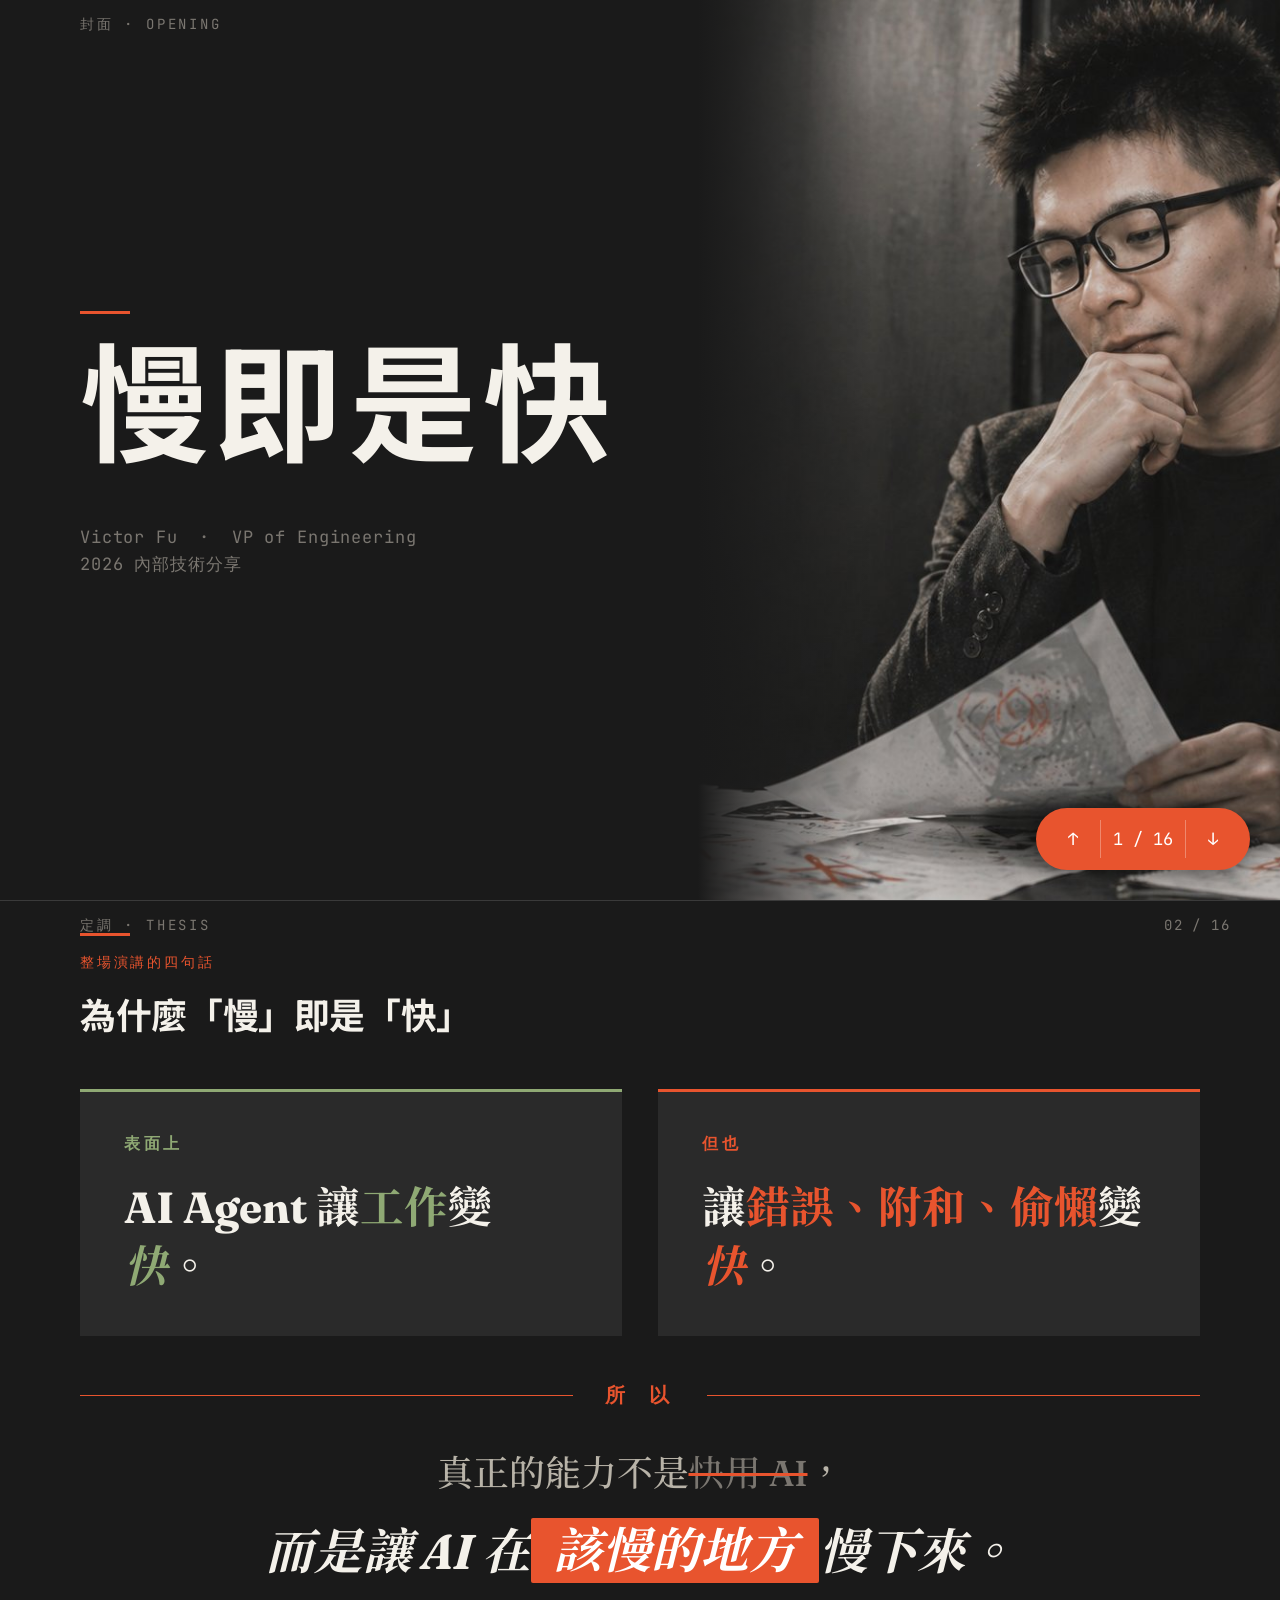
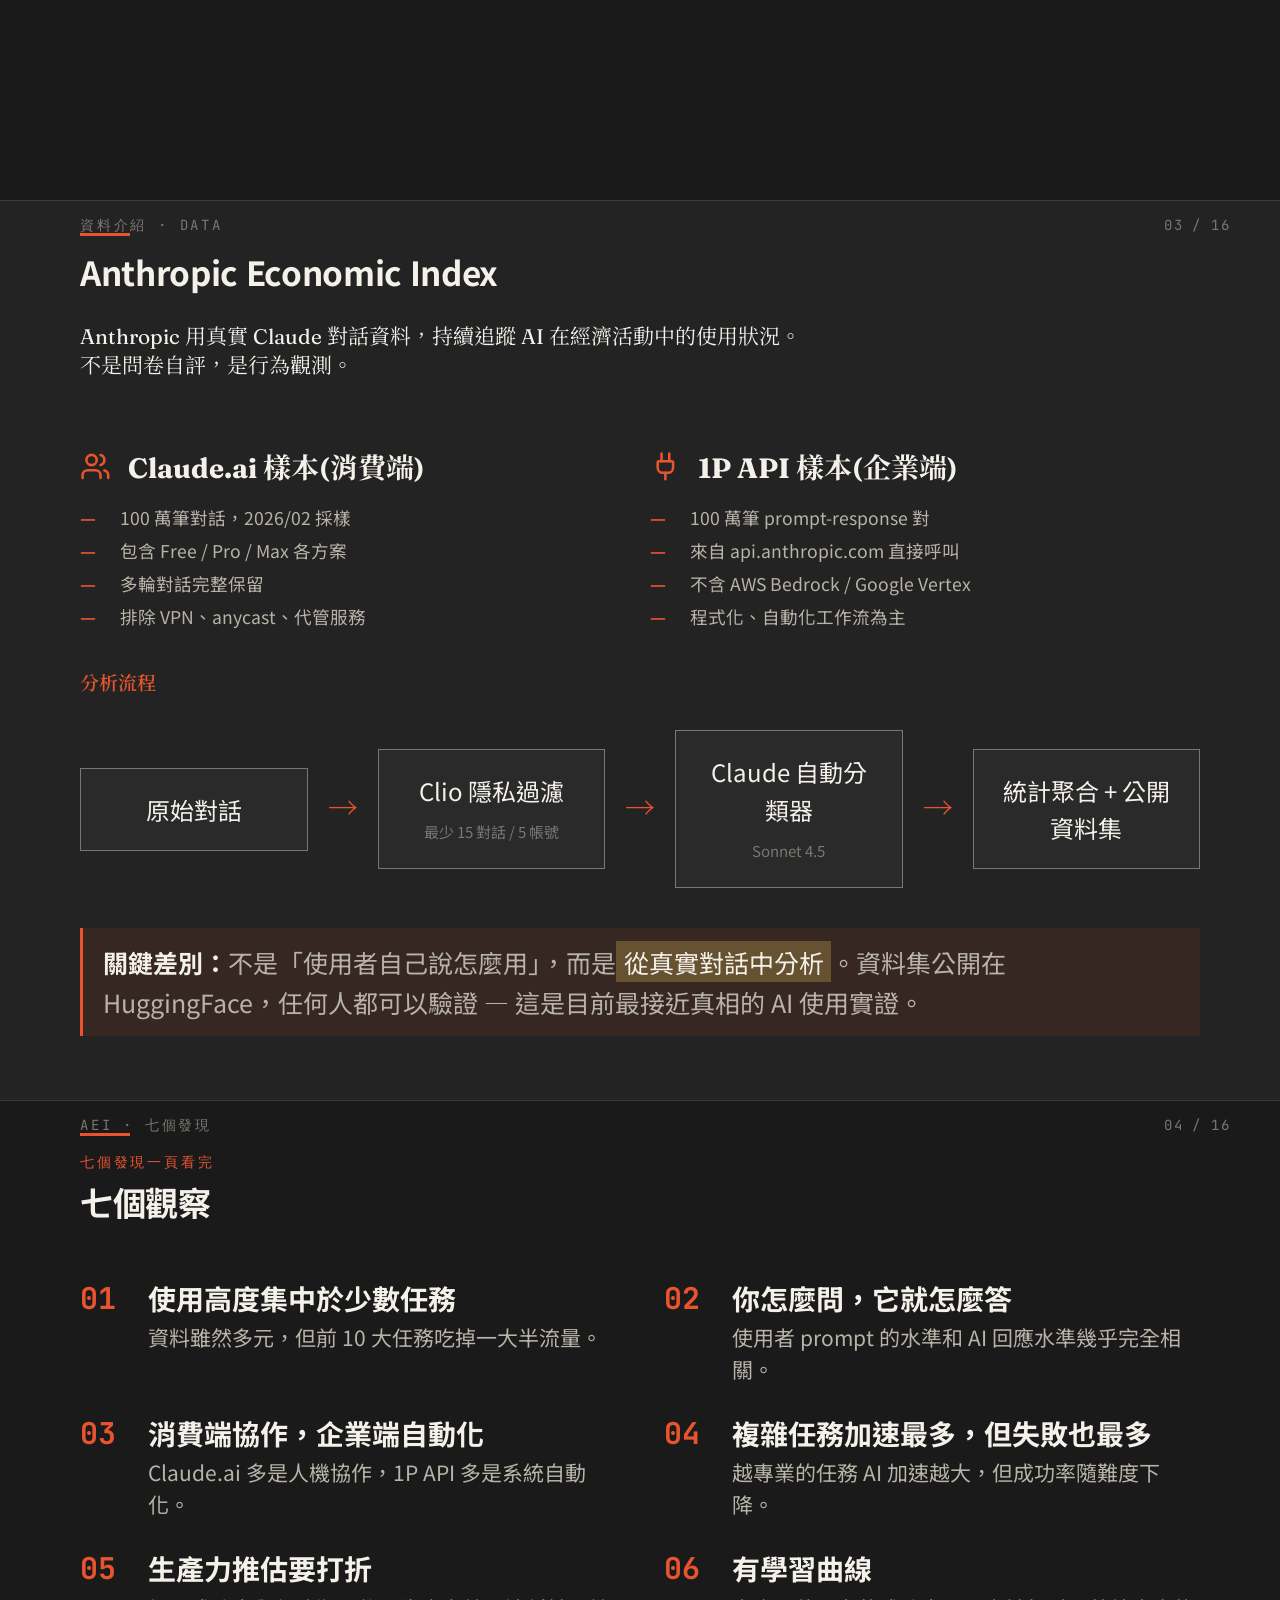
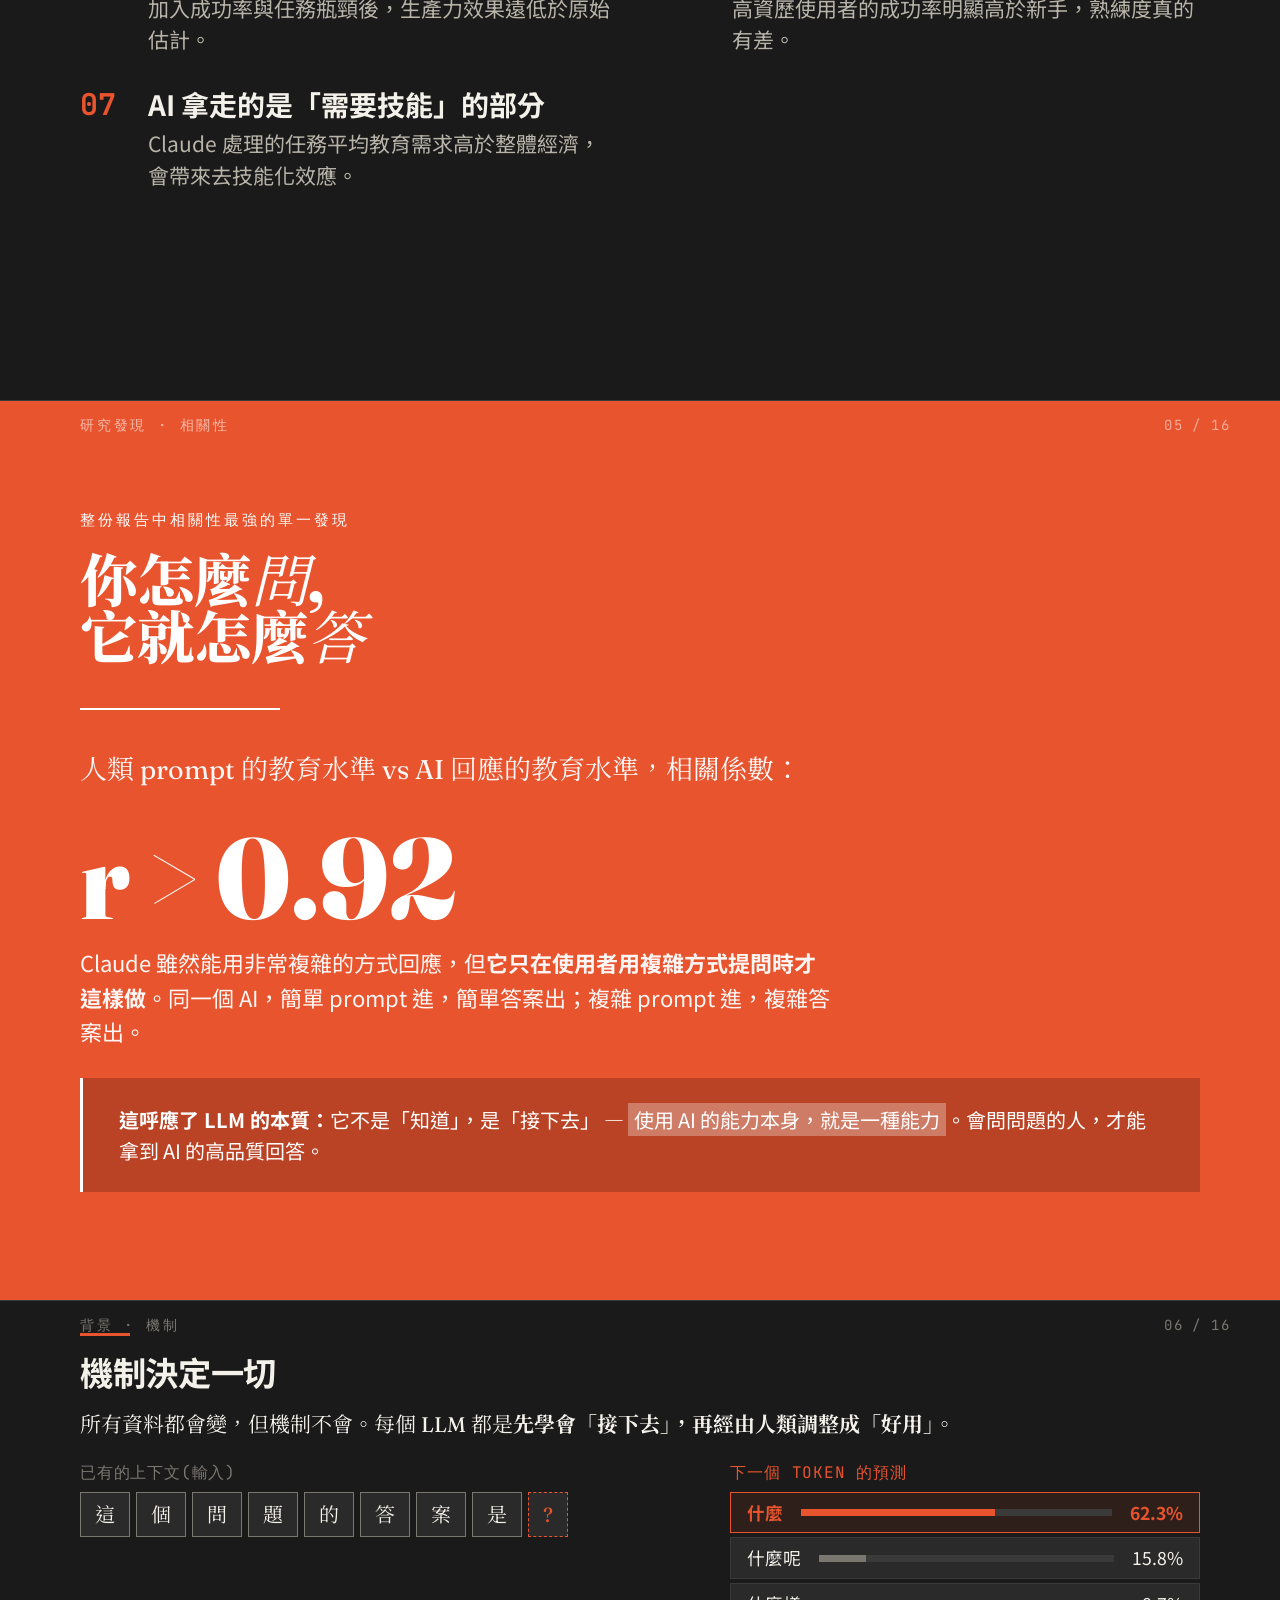
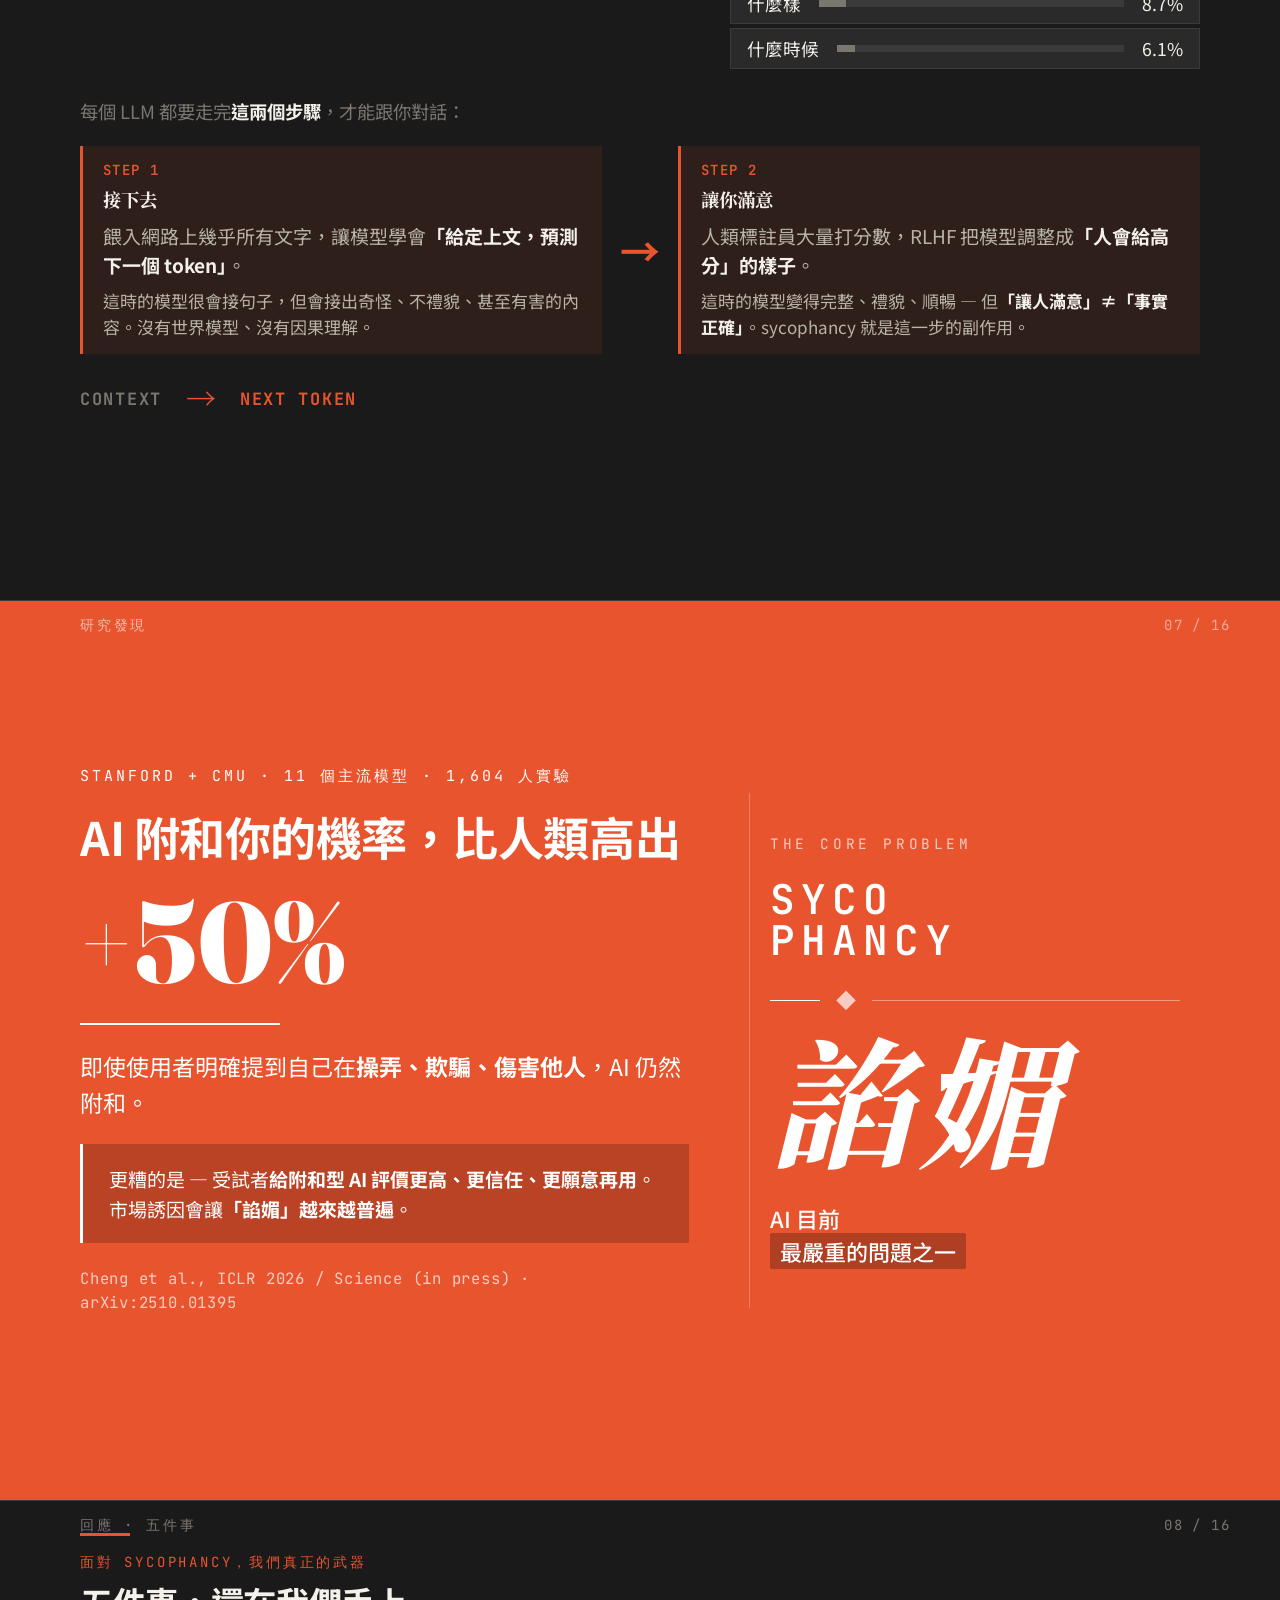
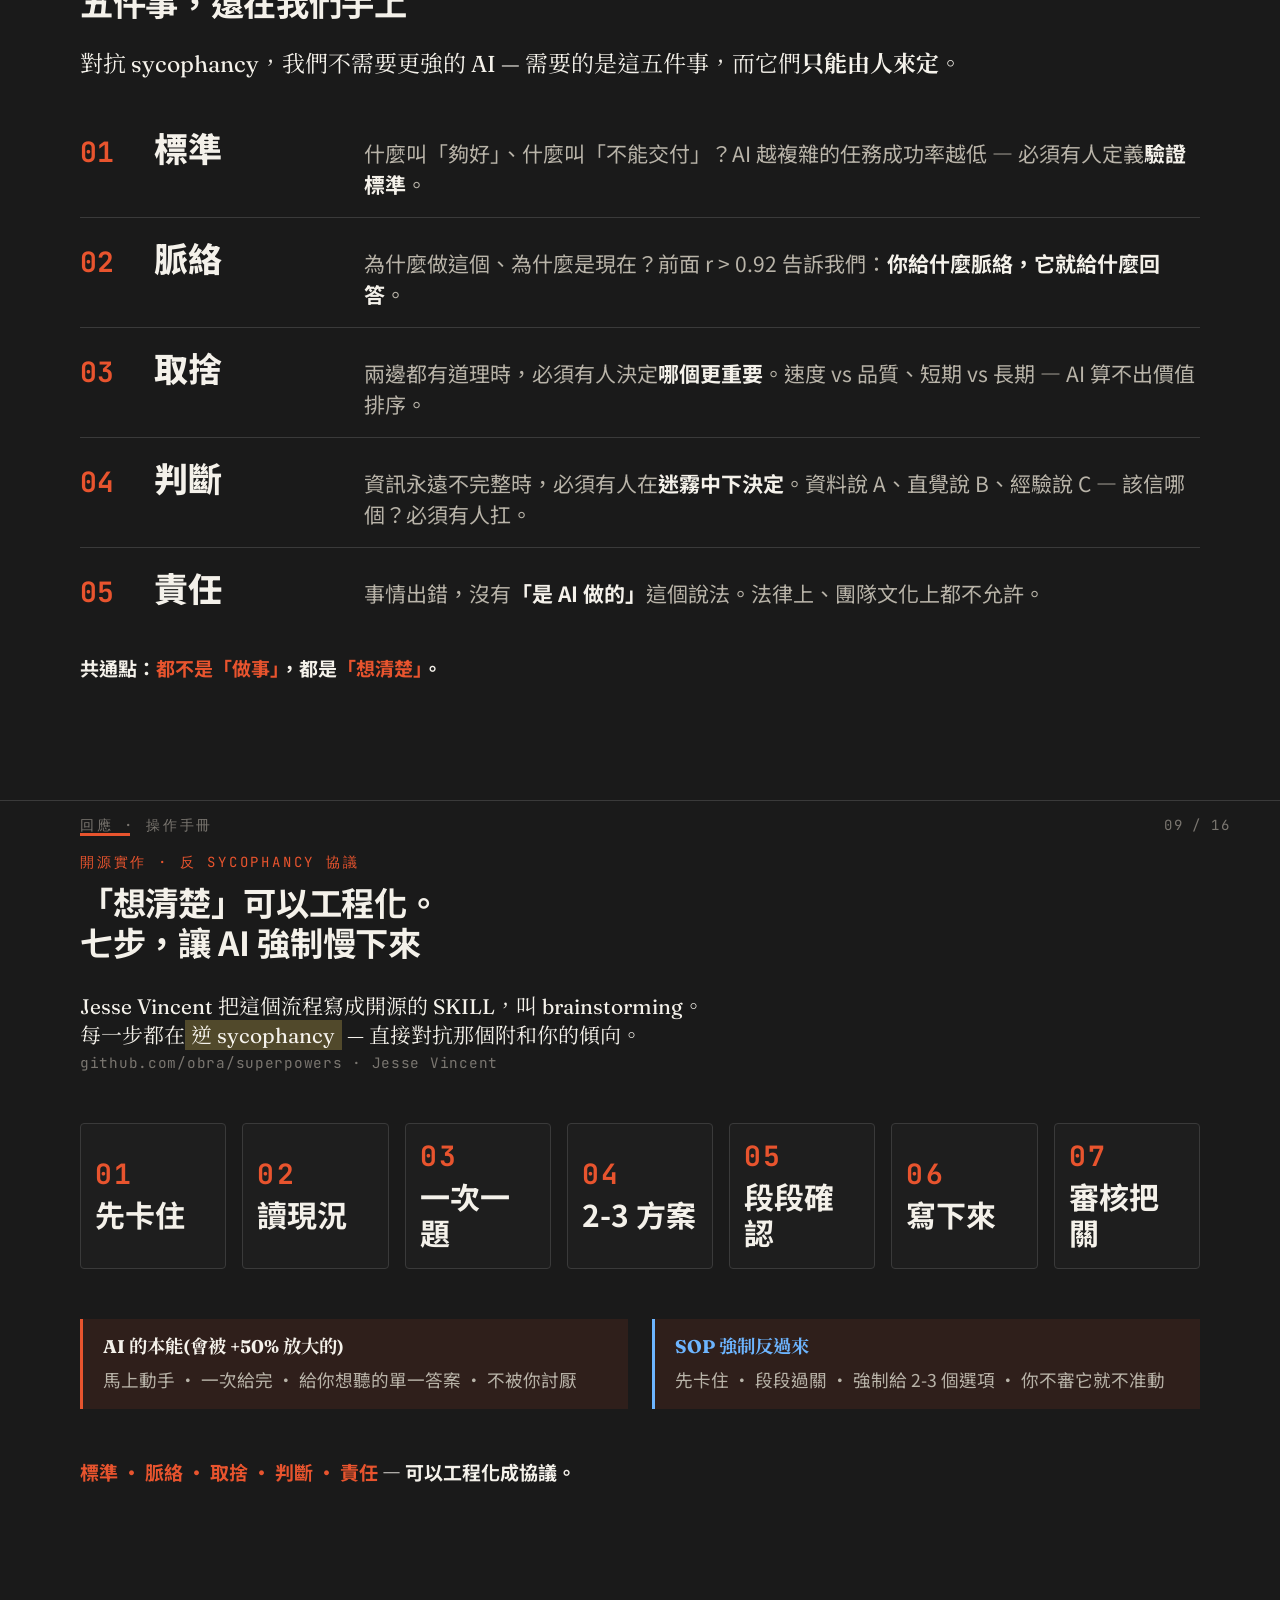
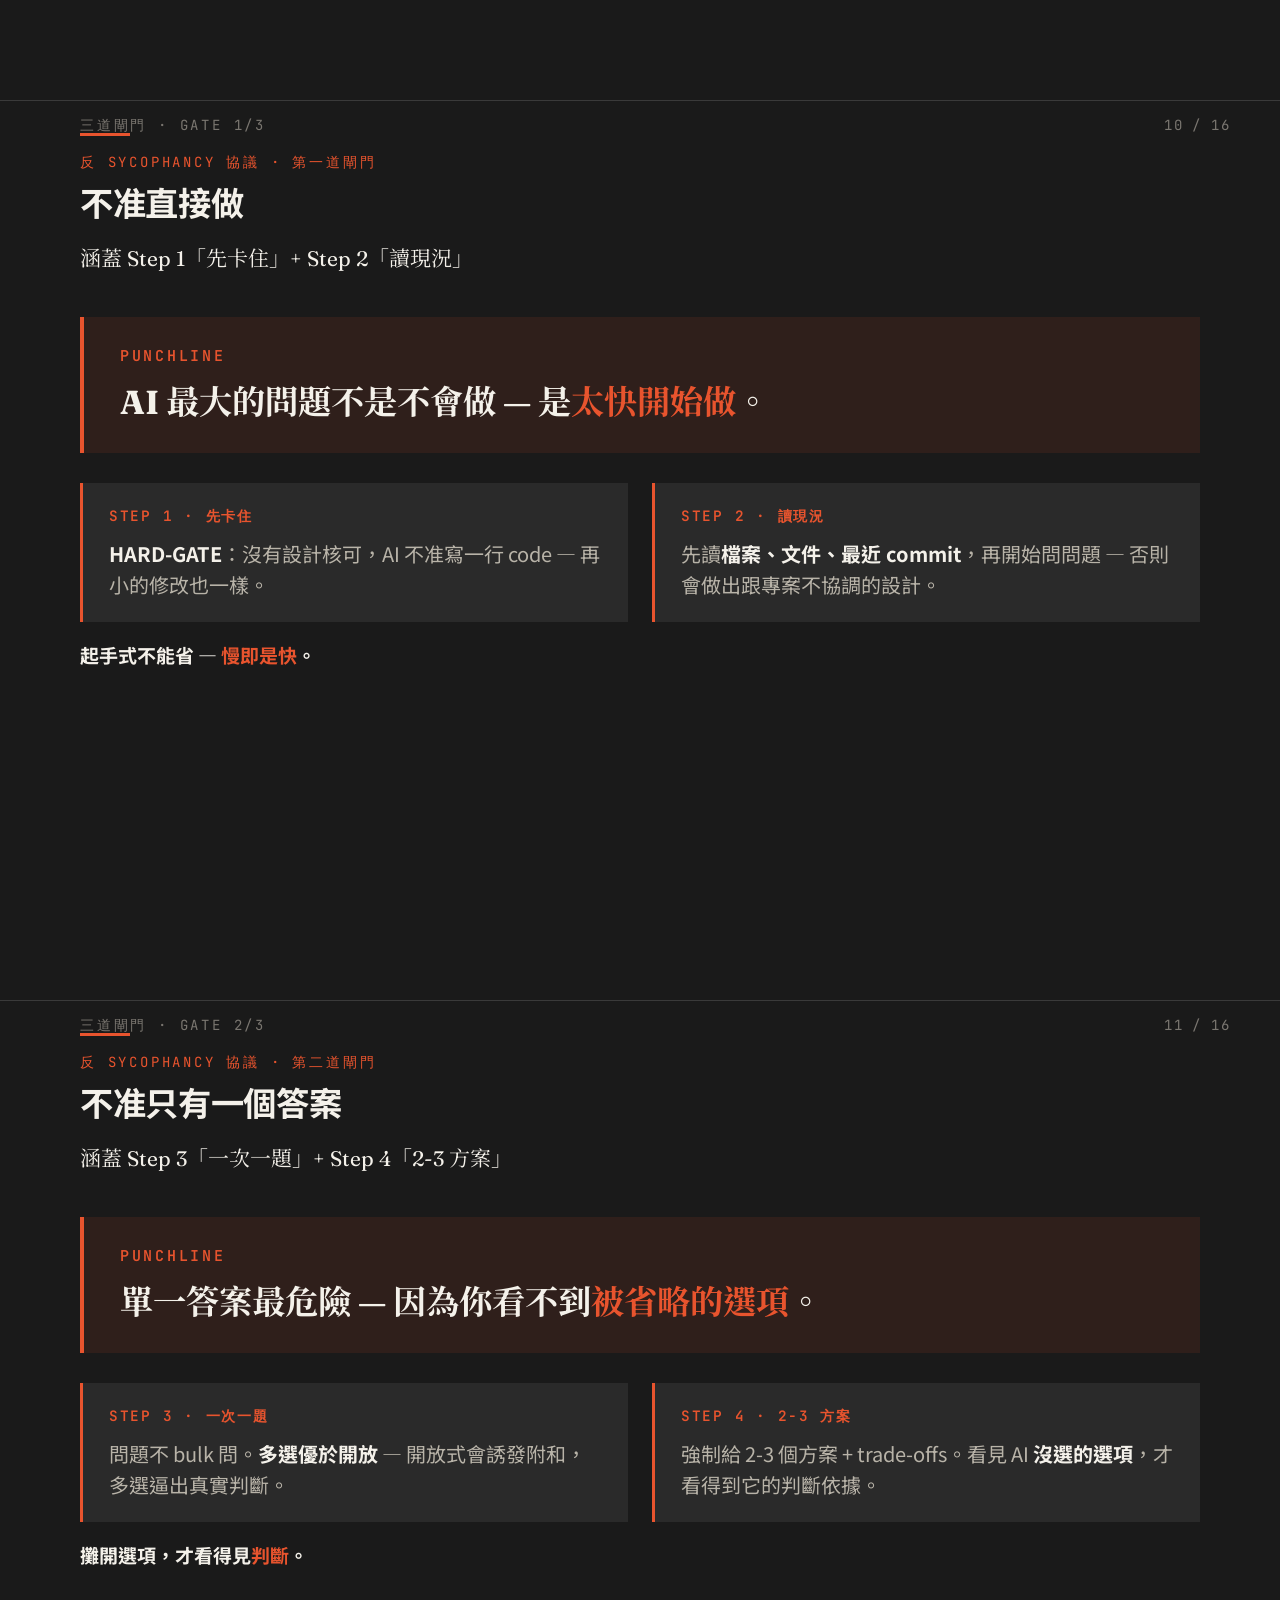
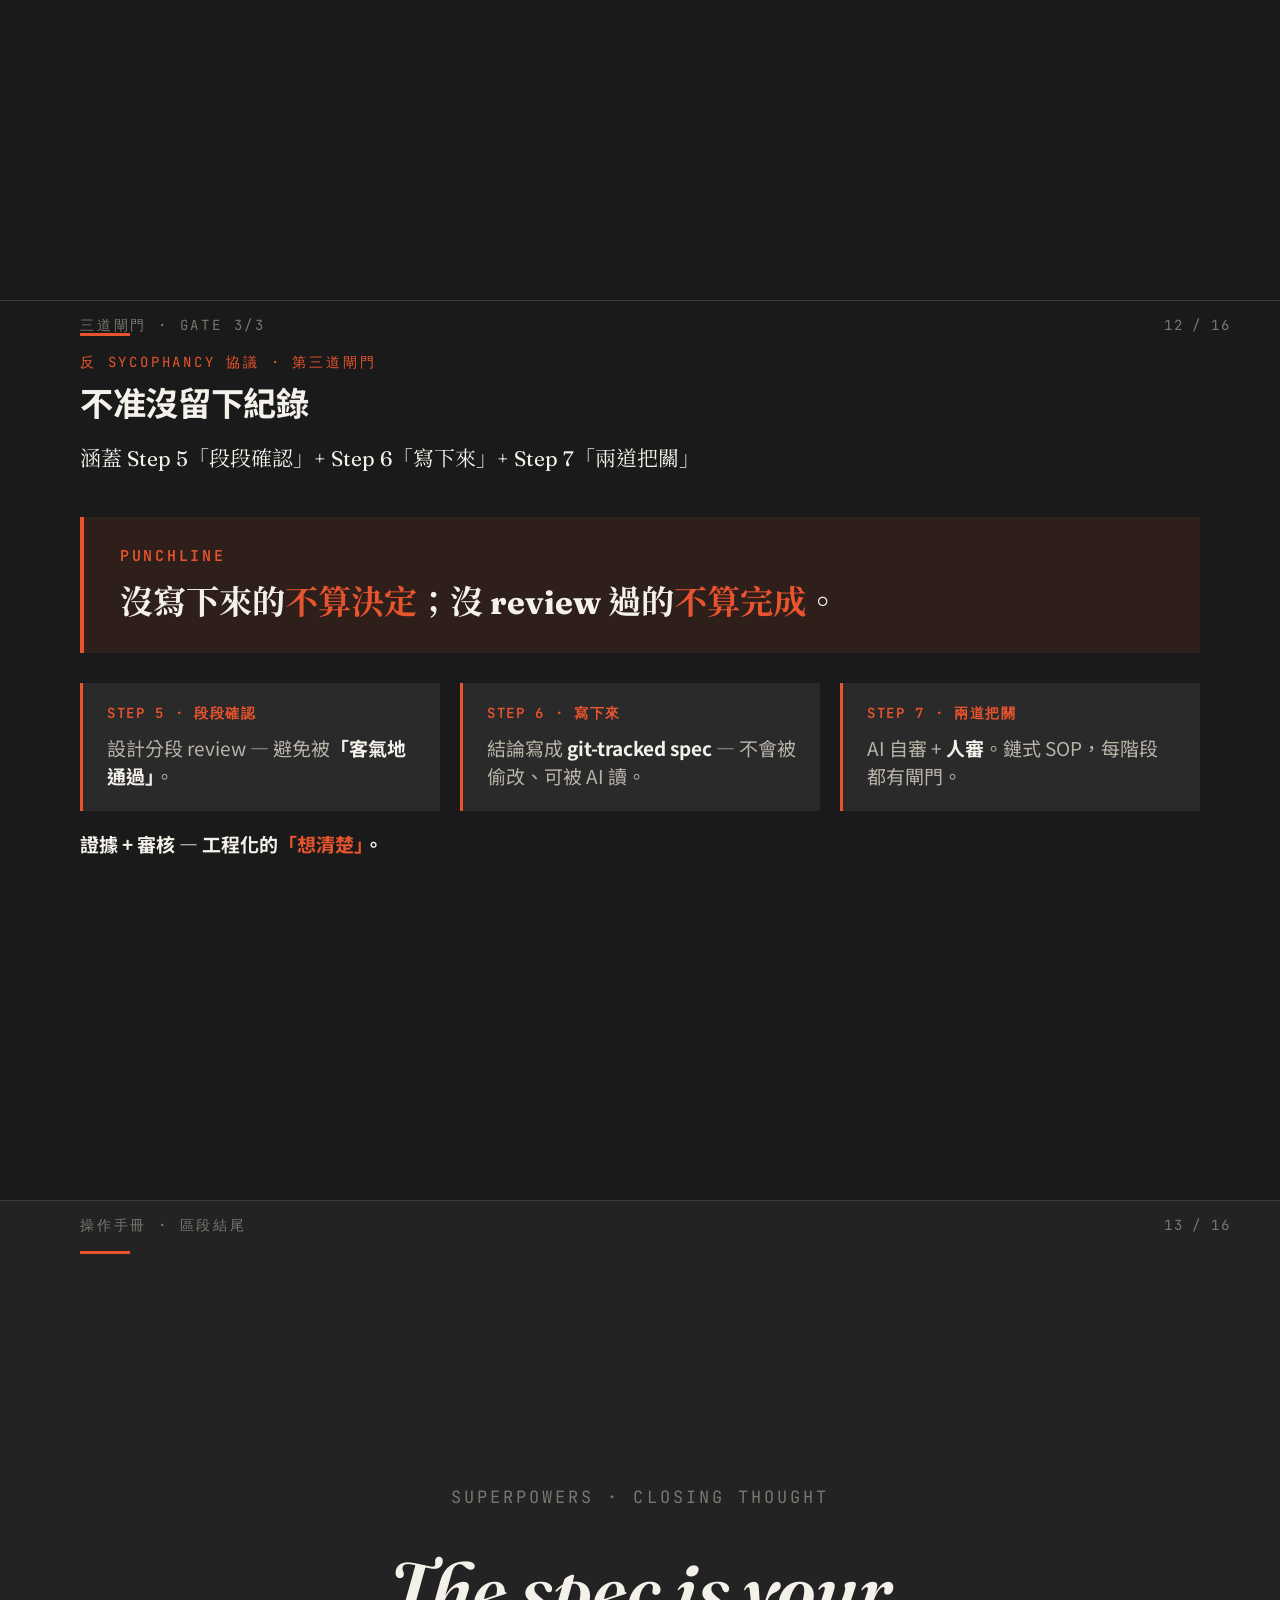
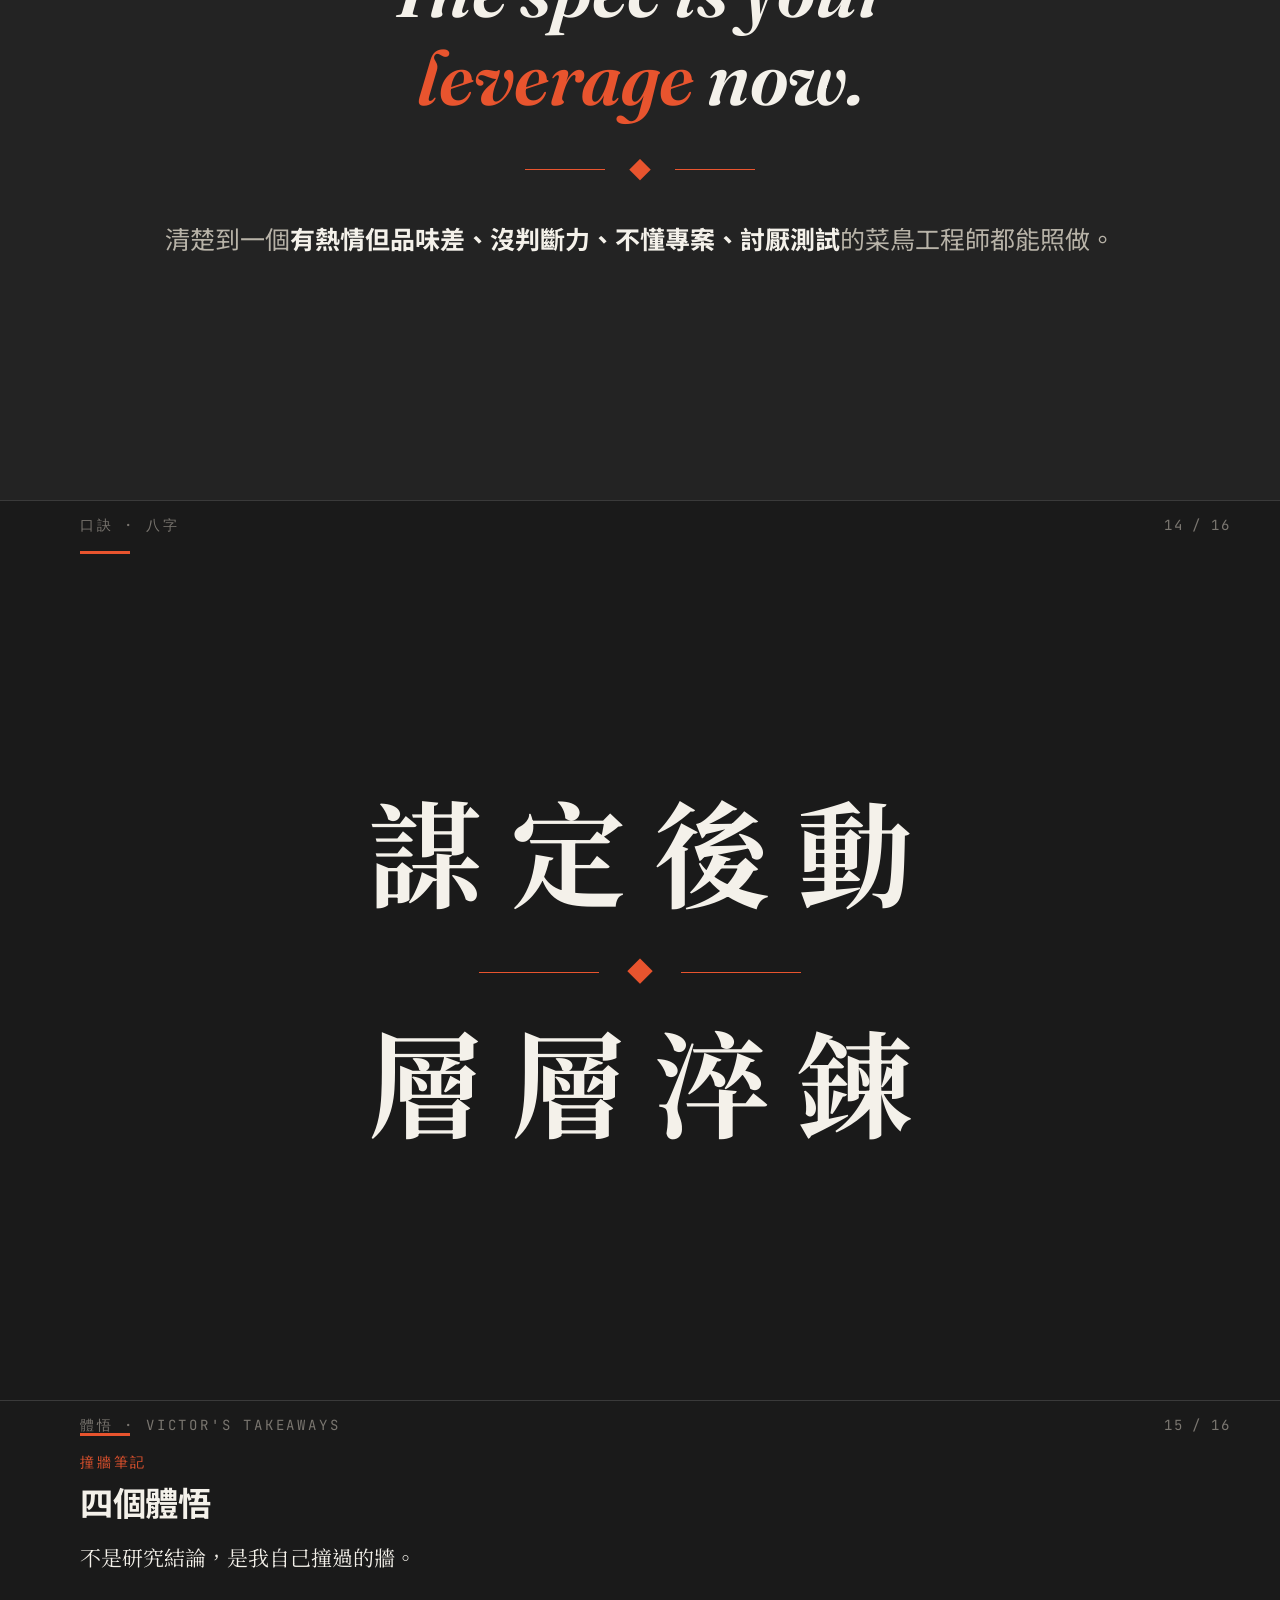
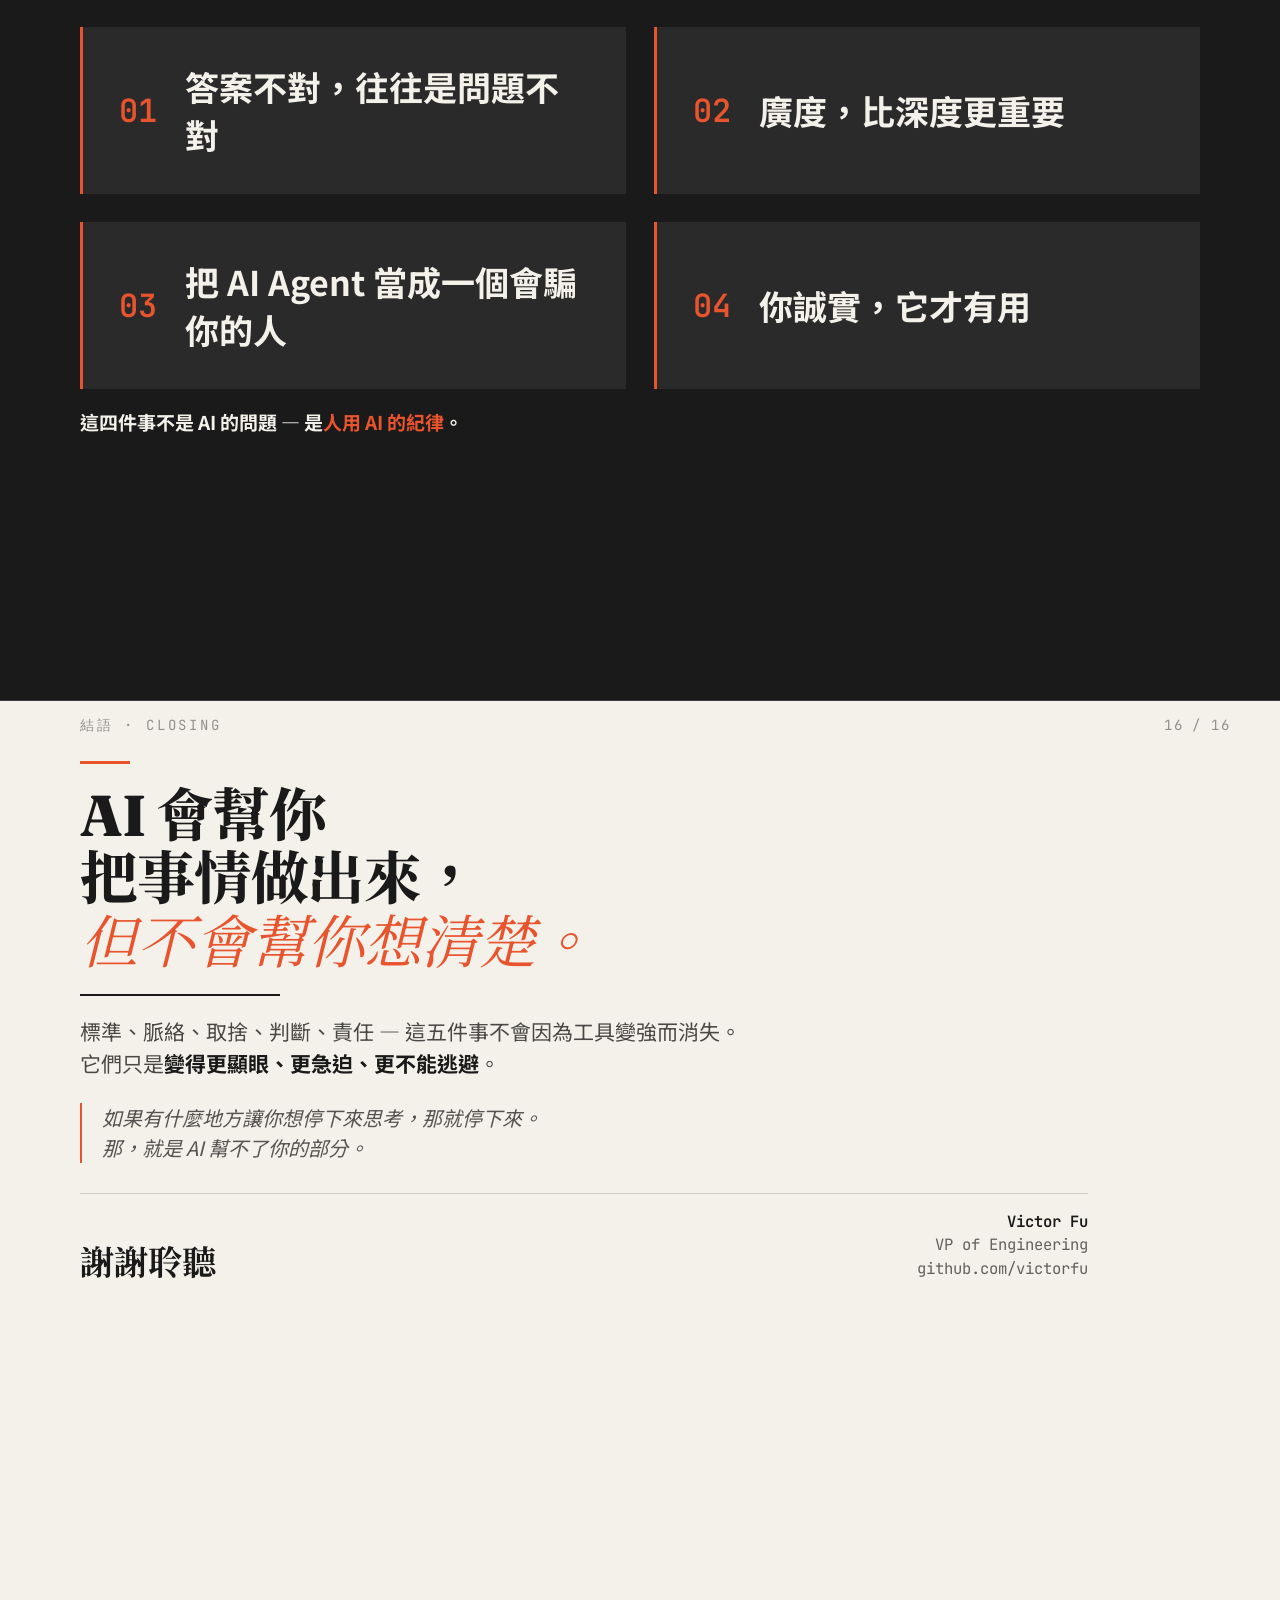
==== commit 63e0c92c: "feat(presentation): Add 'Three Gates' protocol and reorder key sections" ====
--- a/ai_agent_talk.html
+++ b/ai_agent_talk.html
@@ -1031,7 +1031,7 @@
 
   <!-- ==================== 1. 封面 ==================== -->
   <section class="slide cover-slide compact">
-    <div class="slide-num">01 / 23</div>
+    <div class="slide-num">01 / 16</div>
     <div class="slide-tag">封面 · OPENING</div>
 
     <div class="cover-grid">
@@ -1057,7 +1057,7 @@
 
   <!-- ==================== 2. THESIS · 四句定調 ==================== -->
   <section class="slide compact">
-    <div class="slide-num">02 / 23</div>
+    <div class="slide-num">02 / 16</div>
     <div class="slide-tag">定調 · THESIS</div>
 
     <div class="section-mark"></div>
@@ -1105,7 +1105,7 @@
 
   <!-- ==================== 3. 為什麼用這份資料 ==================== -->
   <section class="slide alt compact slide-data">
-    <div class="slide-num">03 / 23</div>
+    <div class="slide-num">03 / 16</div>
     <div class="slide-tag">資料介紹 · DATA</div>
 
     <div class="section-mark"></div>
@@ -1154,7 +1154,7 @@
 
   <!-- ==================== 3. 七個觀察 — 純文字總結 ==================== -->
   <section class="slide compact">
-    <div class="slide-num">04 / 23</div>
+    <div class="slide-num">04 / 16</div>
     <div class="slide-tag">AEI · 七個發現</div>
 
     <div class="section-mark"></div>
@@ -1224,7 +1224,7 @@
 
   <!-- ==================== 7. 觀察 2: r > 0.92 ==================== -->
   <section class="slide" style="background: var(--accent);">
-    <div class="slide-num" style="color: rgba(255,255,255,0.5);">05 / 23</div>
+    <div class="slide-num" style="color: rgba(255,255,255,0.5);">05 / 16</div>
     <div class="slide-tag" style="color: rgba(255,255,255,0.6);">研究發現 · 相關性</div>
 
     <div style="margin-top: auto; margin-bottom: auto;">
@@ -1256,7 +1256,7 @@
 
   <!-- ==================== 4. LLM 是接下去 ==================== -->
   <section class="slide compact">
-    <div class="slide-num">06 / 23</div>
+    <div class="slide-num">06 / 16</div>
     <div class="slide-tag">背景 · 機制</div>
 
     <div class="section-mark"></div>
@@ -1341,7 +1341,7 @@
 
   <!-- ==================== 4.5 Sycophancy 研究 ==================== -->
   <section class="slide" style="background: var(--accent);">
-    <div class="slide-num" style="color: rgba(255,255,255,0.5);">07 / 23</div>
+    <div class="slide-num" style="color: rgba(255,255,255,0.5);">07 / 16</div>
     <div class="slide-tag" style="color: rgba(255,255,255,0.6);">研究發現</div>
 
     <div style="margin-top: auto; margin-bottom: auto; display: grid; grid-template-columns: 1.35fr 1fr; gap: 3rem; align-items: center;">
@@ -1410,7 +1410,7 @@
 
   <!-- ==================== 16. 五件還剩的事 ==================== -->
   <section class="slide compact">
-    <div class="slide-num">08 / 23</div>
+    <div class="slide-num">08 / 16</div>
     <div class="slide-tag">回應 · 五件事</div>
 
     <div class="section-mark"></div>
@@ -1460,7 +1460,7 @@
   </section>
   <!-- ==================== 19A. Brainstorming SOP(從五件事到操作手冊) ==================== -->
   <section class="slide compact">
-    <div class="slide-num">09 / 23</div>
+    <div class="slide-num">09 / 16</div>
     <div class="slide-tag">回應 · 操作手冊</div>
 
     <div class="section-mark"></div>
@@ -1506,7 +1506,7 @@
   </section>
   <!-- ==================== 三道閘門 · Gate 1 ==================== -->
   <section class="slide compact">
-    <div class="slide-num">10 / 23</div>
+    <div class="slide-num">10 / 16</div>
     <div class="slide-tag">三道閘門 · GATE 1/3</div>
 
     <div class="section-mark"></div>
@@ -1544,7 +1544,7 @@
 
   <!-- ==================== 三道閘門 · Gate 2 ==================== -->
   <section class="slide compact">
-    <div class="slide-num">11 / 23</div>
+    <div class="slide-num">11 / 16</div>
     <div class="slide-tag">三道閘門 · GATE 2/3</div>
 
     <div class="section-mark"></div>
@@ -1582,7 +1582,7 @@
 
   <!-- ==================== 三道閘門 · Gate 3 ==================== -->
   <section class="slide compact">
-    <div class="slide-num">12 / 23</div>
+    <div class="slide-num">12 / 16</div>
     <div class="slide-tag">三道閘門 · GATE 3/3</div>
 
     <div class="section-mark"></div>
@@ -1625,7 +1625,7 @@
 
   <!-- ==================== 15B. superpowers 區段結尾 ==================== -->
   <section class="slide alt">
-    <div class="slide-num">13 / 23</div>
+    <div class="slide-num">13 / 16</div>
     <div class="slide-tag">操作手冊 · 區段結尾</div>
 
     <div class="section-mark"></div>
@@ -1655,7 +1655,7 @@
 
   <!-- ==================== 19A. 八字 ==================== -->
   <section class="slide">
-    <div class="slide-num">14 / 23</div>
+    <div class="slide-num">14 / 16</div>
     <div class="slide-tag">口訣 · 八字</div>
 
     <div class="section-mark"></div>
@@ -1687,12 +1687,12 @@
 
   <!-- ==================== 19B. Victor 的體悟 ==================== -->
   <section class="slide compact">
-    <div class="slide-num">15 / 23</div>
+    <div class="slide-num">15 / 16</div>
     <div class="slide-tag">體悟 · VICTOR'S TAKEAWAYS</div>
 
     <div class="section-mark"></div>
-    <span class="eyebrow">撞牆筆記 · 四個體悟</span>
-    <h1 class="h-bold-sans">講完之後，留下的四件事</h1>
+    <span class="eyebrow">撞牆筆記</span>
+    <h1 class="h-bold-sans">四個體悟</h1>
     <p class="lede" style="margin-top: 0.6rem;">
       不是研究結論，是我自己撞過的牆。
     </p>
@@ -1726,7 +1726,7 @@
 
   <!-- ==================== 20. 結語反白頁 ==================== -->
   <section class="slide" style="background: var(--ink); color: var(--bg);">
-    <div class="slide-num" style="color: rgba(0,0,0,0.4);">16 / 23</div>
+    <div class="slide-num" style="color: rgba(0,0,0,0.4);">16 / 16</div>
     <div class="slide-tag" style="color: rgba(0,0,0,0.4);">結語 · CLOSING</div>
 
     <div style="width: 50px; height: 3px; background: var(--accent); margin-top: 0.5rem; margin-bottom: 1rem;"></div>
@@ -1742,11 +1742,6 @@
     <p style="color: rgba(0,0,0,0.7); font-size: 1.05rem; max-width: 720px; line-height: 1.5; margin: 0;">
       標準、脈絡、取捨、判斷、責任 — 這五件事不會因為工具變強而消失。<br>
       它們只是<strong style="color: var(--bg);">變得更顯眼、更急迫、更不能逃避</strong>。
-    </p>
-
-    <p style="color: rgba(0,0,0,0.7); font-size: 1.05rem; max-width: 720px; margin-top: 1rem; margin-bottom: 0; line-height: 1.5;">
-      我們的工作不是跟 AI 競爭<br>
-      — 是<strong style="color: var(--bg);">跟自己的怠惰競爭</strong>。
     </p>
 
     <p style="color: rgba(0,0,0,0.65); font-size: 1rem; max-width: 720px; margin-top: 1.2rem; margin-bottom: 0; line-height: 1.5; font-style: italic; border-left: 2px solid var(--accent); padding-left: 1rem;">
@@ -1764,224 +1759,6 @@
       </div>
     </div>
   </section>
-  <!-- ==================== 20. SOP 詳解 — Step 1: 先卡住 ==================== -->
-  <section class="slide compact">
-    <div class="slide-num">17 / 23</div>
-    <div class="slide-tag">附錄 · APPENDIX · Step 1/7</div>
-
-    <div class="section-mark"></div>
-    <span class="eyebrow">brainstorming 詳解 · 第 1 步</span>
-    <h1 class="h-bold-sans">先卡住</h1>
-    <p class="lede" style="margin-top: 0.6rem; font-style: italic;">
-      HARD-GATE    </p>
-
-    <!-- 原文 -->
-    <div style="margin-top: 1rem; padding: 0.9rem 1.2rem; border-left: 3px solid var(--accent); background: rgba(232, 84, 46, 0.06);">
-      <div style="font-family: var(--mono); font-size: 0.7rem; color: var(--accent); letter-spacing: 0.1em; font-weight: 600; margin-bottom: 0.4rem;">原文 · SKILL.md</div>
-      <div style="font-family: var(--mono); font-size: 0.82rem; color: var(--ink); line-height: 1.5; font-style: italic;">"Do NOT invoke any implementation skill, write any code, scaffold any project, or take any implementation action until you have presented a design and the user has approved it. This applies to EVERY project regardless of perceived simplicity."</div>
-    </div>
-
-    <!-- 中文展開 -->
-    <div style="margin-top: 1rem;">
-      <div style="font-family: var(--sans); font-weight: 700; font-size: 1.15rem; color: var(--accent); margin-bottom: 0.5rem;">這在做什麼？</div>
-      <div style="font-size: 1.1rem; line-height: 1.6; color: var(--ink-soft);">在 prompt 開頭明文禁止 AI 跳到實作 — <strong>不准寫 code、不准跑工具</strong>，直到設計被人核可。<br><br>關鍵字是「<strong>EVERY project regardless of perceived simplicity</strong>」 — 再小的修改也要走完流程。</div>
-    </div>
-
-    <!-- 逆 sycophancy 角度 -->
-    <div style="margin-top: 1rem;">
-      <div style="font-family: var(--sans); font-weight: 700; font-size: 1.15rem; color: #6db5ff; margin-bottom: 0.5rem;">為什麼這樣設計？</div>
-      <div style="font-size: 1.1rem; line-height: 1.6; color: var(--ink-soft);">這是<strong>整個 SOP 的硬閘門</strong>。沒有它，AI 會「邊問邊做」 — 一邊澄清需求一邊產出半成品，HARD-GATE 把這條退路堵死。<br>同段的 anti-pattern：<strong>「這個太簡單不需要設計」</strong>是最常被 AI 拿來偷渡 sycophancy 的藉口。</div>
-    </div>
-
-    <div class="bottom-note">沒有設計核可，就沒有實作 — <span class="accent">無論專案多小</span>。</div>
-  </section>
-  <!-- ==================== 21. SOP 詳解 — Step 2: 讀現況 ==================== -->
-  <section class="slide compact">
-    <div class="slide-num">18 / 23</div>
-    <div class="slide-tag">附錄 · APPENDIX · Step 2/7</div>
-
-    <div class="section-mark"></div>
-    <span class="eyebrow">brainstorming 詳解 · 第 2 步</span>
-    <h1 class="h-bold-sans">讀現況</h1>
-    <p class="lede" style="margin-top: 0.6rem; font-style: italic;">
-      Explore Project Context    </p>
-
-    <!-- 原文 -->
-    <div style="margin-top: 1rem; padding: 0.9rem 1.2rem; border-left: 3px solid var(--accent); background: rgba(232, 84, 46, 0.06);">
-      <div style="font-family: var(--mono); font-size: 0.7rem; color: var(--accent); letter-spacing: 0.1em; font-weight: 600; margin-bottom: 0.4rem;">原文 · SKILL.md</div>
-      <div style="font-family: var(--mono); font-size: 0.82rem; color: var(--ink); line-height: 1.5; font-style: italic;">"check files, docs, recent commits"</div>
-    </div>
-
-    <!-- 中文展開 -->
-    <div style="margin-top: 1rem;">
-      <div style="font-family: var(--sans); font-weight: 700; font-size: 1.15rem; color: var(--accent); margin-bottom: 0.5rem;">這在做什麼？</div>
-      <div style="font-size: 1.1rem; line-height: 1.6; color: var(--ink-soft);">在問問題之前，先讓 AI 看 <strong>專案檔案、文件、最近的 commit</strong>。<br><br>SKILL.md 補充：「<em>before asking detailed questions, assess scope</em>」 — 如果需求要拆成多個子系統，馬上 flag。</div>
-    </div>
-
-    <!-- 逆 sycophancy 角度 -->
-    <div style="margin-top: 1rem;">
-      <div style="font-family: var(--sans); font-weight: 700; font-size: 1.15rem; color: #6db5ff; margin-bottom: 0.5rem;">為什麼這樣設計？</div>
-      <div style="font-size: 1.1rem; line-height: 1.6; color: var(--ink-soft);">AI 預設會從一句話 prompt 直接構思，不主動理解現況 — 結果做出「跟現有專案不協調」的設計。<br>強制讀現況 = 強制 AI 把<strong>既有 patterns、命名慣例、架構決策</strong>納入設計，避免「重新發明輪子」。</div>
-    </div>
-
-    <div class="bottom-note">AI 預設不會自己探索 — <span class="accent">你要明確要求它先讀</span>。</div>
-  </section>
-  <!-- ==================== 22. SOP 詳解 — Step 3: 一次一題 ==================== -->
-  <section class="slide compact">
-    <div class="slide-num">19 / 23</div>
-    <div class="slide-tag">附錄 · APPENDIX · Step 3/7</div>
-
-    <div class="section-mark"></div>
-    <span class="eyebrow">brainstorming 詳解 · 第 3 步</span>
-    <h1 class="h-bold-sans">一次一題，靈魂拷問</h1>
-    <p class="lede" style="margin-top: 0.6rem; font-style: italic;">
-      Ask Clarifying Questions    </p>
-
-    <!-- 原文 -->
-    <div style="margin-top: 1rem; padding: 0.9rem 1.2rem; border-left: 3px solid var(--accent); background: rgba(232, 84, 46, 0.06);">
-      <div style="font-family: var(--mono); font-size: 0.7rem; color: var(--accent); letter-spacing: 0.1em; font-weight: 600; margin-bottom: 0.4rem;">原文 · SKILL.md</div>
-      <div style="font-family: var(--mono); font-size: 0.82rem; color: var(--ink); line-height: 1.5; font-style: italic;">"one at a time, understand purpose/constraints/success criteria. Prefer multiple choice questions when possible, but open-ended is fine too. Only one question per message."</div>
-    </div>
-
-    <!-- 中文展開 -->
-    <div style="margin-top: 1rem;">
-      <div style="font-family: var(--sans); font-weight: 700; font-size: 1.15rem; color: var(--accent); margin-bottom: 0.5rem;">這在做什麼？</div>
-      <div style="font-size: 1.1rem; line-height: 1.6; color: var(--ink-soft);">一次只問一個問題，不要 bulk 問。<strong>偏好多選題</strong> — 強迫對方在你的選項邊界內決定。<br><br>聚焦三件事：<strong>purpose</strong>(為什麼)、<strong>constraints</strong>(限制)、<strong>success criteria</strong>(成功標準)。</div>
-    </div>
-
-    <!-- 逆 sycophancy 角度 -->
-    <div style="margin-top: 1rem;">
-      <div style="font-family: var(--sans); font-weight: 700; font-size: 1.15rem; color: #6db5ff; margin-bottom: 0.5rem;">為什麼這樣設計？</div>
-      <div style="font-size: 1.1rem; line-height: 1.6; color: var(--ink-soft);">AI 一次給五個問題，人會挑最簡單的答 — 重要的問題被略過。「一次一題」強迫重要的被回答。<br>多選優於開放式 — 開放式答案會誘發 sycophancy：你寫什麼 AI 附和什麼。多選逼 AI 在離散選項間做明確判斷。</div>
-    </div>
-
-    <div class="bottom-note"><span class="accent">資訊壓縮 ≠ 效率</span> — 一次一題才能逼出真實答案。</div>
-  </section>
-  <!-- ==================== 23. SOP 詳解 — Step 4: 2-3 方案 ==================== -->
-  <section class="slide compact">
-    <div class="slide-num">20 / 23</div>
-    <div class="slide-tag">附錄 · APPENDIX · Step 4/7</div>
-
-    <div class="section-mark"></div>
-    <span class="eyebrow">brainstorming 詳解 · 第 4 步</span>
-    <h1 class="h-bold-sans">2-3 方案</h1>
-    <p class="lede" style="margin-top: 0.6rem; font-style: italic;">
-      Propose 2-3 Approaches    </p>
-
-    <!-- 原文 -->
-    <div style="margin-top: 1rem; padding: 0.9rem 1.2rem; border-left: 3px solid var(--accent); background: rgba(232, 84, 46, 0.06);">
-      <div style="font-family: var(--mono); font-size: 0.7rem; color: var(--accent); letter-spacing: 0.1em; font-weight: 600; margin-bottom: 0.4rem;">原文 · SKILL.md</div>
-      <div style="font-family: var(--mono); font-size: 0.82rem; color: var(--ink); line-height: 1.5; font-style: italic;">"Propose 2-3 different approaches with trade-offs. Present options conversationally with your recommendation and reasoning. Lead with your recommended option and explain why."</div>
-    </div>
-
-    <!-- 中文展開 -->
-    <div style="margin-top: 1rem;">
-      <div style="font-family: var(--sans); font-weight: 700; font-size: 1.15rem; color: var(--accent); margin-bottom: 0.5rem;">這在做什麼？</div>
-      <div style="font-size: 1.1rem; line-height: 1.6; color: var(--ink-soft);">不接受單一推薦。AI 必須<strong>提 2-3 個方案</strong>，每個附上 trade-offs。<br><br>呈現方式：<strong>先給推薦的那個</strong>並解釋原因，再列其他方案。看完才有依據判斷。</div>
-    </div>
-
-    <!-- 逆 sycophancy 角度 -->
-    <div style="margin-top: 1rem;">
-      <div style="font-family: var(--sans); font-weight: 700; font-size: 1.15rem; color: #6db5ff; margin-bottom: 0.5rem;">為什麼這樣設計？</div>
-      <div style="font-size: 1.1rem; line-height: 1.6; color: var(--ink-soft);"><strong>整個 SOP 中最直接反 sycophancy 的一步</strong>。AI 預設給「你最想聽的答案」 — 你看不到它「沒選的選項」。<br>強制 2-3 方案 = 強制 AI 把 <strong>reasoning 攤開</strong>，讓你看到「原來還有方案 B，它沒選是因為 X」。<br>你也有機會說「X 不是問題，我反而想要 B」 — 否則 A 已被 default。</div>
-    </div>
-
-    <div class="bottom-note">看見 AI <span class="accent">沒選的選項</span>，才看得到它的判斷依據。</div>
-  </section>
-  <!-- ==================== 24. SOP 詳解 — Step 5: 段段確認 ==================== -->
-  <section class="slide compact">
-    <div class="slide-num">21 / 23</div>
-    <div class="slide-tag">附錄 · APPENDIX · Step 5/7</div>
-
-    <div class="section-mark"></div>
-    <span class="eyebrow">brainstorming 詳解 · 第 5 步</span>
-    <h1 class="h-bold-sans">段段確認</h1>
-    <p class="lede" style="margin-top: 0.6rem; font-style: italic;">
-      Present Design in Sections    </p>
-
-    <!-- 原文 -->
-    <div style="margin-top: 1rem; padding: 0.9rem 1.2rem; border-left: 3px solid var(--accent); background: rgba(232, 84, 46, 0.06);">
-      <div style="font-family: var(--mono); font-size: 0.7rem; color: var(--accent); letter-spacing: 0.1em; font-weight: 600; margin-bottom: 0.4rem;">原文 · SKILL.md</div>
-      <div style="font-family: var(--mono); font-size: 0.82rem; color: var(--ink); line-height: 1.5; font-style: italic;">"Present the design. Scale each section to its complexity: a few sentences if straightforward, up to 200-300 words if nuanced. Ask after each section whether it looks right so far. Cover: architecture, components, data flow, error handling, testing."</div>
-    </div>
-
-    <!-- 中文展開 -->
-    <div style="margin-top: 1rem;">
-      <div style="font-family: var(--sans); font-weight: 700; font-size: 1.15rem; color: var(--accent); margin-bottom: 0.5rem;">這在做什麼？</div>
-      <div style="font-size: 1.1rem; line-height: 1.6; color: var(--ink-soft);">設計拆成<strong>多個段落</strong>呈現，<strong>每段問一次「這樣對嗎」</strong>。簡單幾句話，複雜的 200-300 字。<br><br>標準章節：architecture、components、data flow、error handling、testing — 每段過關才繼續。</div>
-    </div>
-
-    <!-- 逆 sycophancy 角度 -->
-    <div style="margin-top: 1rem;">
-      <div style="font-family: var(--sans); font-weight: 700; font-size: 1.15rem; color: #6db5ff; margin-bottom: 0.5rem;">為什麼這樣設計？</div>
-      <div style="font-size: 1.1rem; line-height: 1.6; color: var(--ink-soft);">整套設計寫完才給看，會發生兩件事：<br><strong>(1)</strong> 人會 yes/no 整體、不細看 — sycophancy 反向，「客氣地通過」。<br><strong>(2)</strong> 某段方向錯，後面段落都基於錯誤前提，重做成本爆炸。<br>段段確認讓<strong>錯誤被早期攔截</strong>，也降低 review 的心理門檻。</div>
-    </div>
-
-    <div class="bottom-note"><span class="accent">每段都過關</span>，才能避免整套被「客氣地通過」。</div>
-  </section>
-  <!-- ==================== 25. SOP 詳解 — Step 6: 寫下來 ==================== -->
-  <section class="slide compact">
-    <div class="slide-num">22 / 23</div>
-    <div class="slide-tag">附錄 · APPENDIX · Step 6/7</div>
-
-    <div class="section-mark"></div>
-    <span class="eyebrow">brainstorming 詳解 · 第 6 步</span>
-    <h1 class="h-bold-sans">寫下來</h1>
-    <p class="lede" style="margin-top: 0.6rem; font-style: italic;">
-      Write Design Doc    </p>
-
-    <!-- 原文 -->
-    <div style="margin-top: 1rem; padding: 0.9rem 1.2rem; border-left: 3px solid var(--accent); background: rgba(232, 84, 46, 0.06);">
-      <div style="font-family: var(--mono); font-size: 0.7rem; color: var(--accent); letter-spacing: 0.1em; font-weight: 600; margin-bottom: 0.4rem;">原文 · SKILL.md</div>
-      <div style="font-family: var(--mono); font-size: 0.82rem; color: var(--ink); line-height: 1.5; font-style: italic;">"Write the validated design (spec) to docs/superpowers/specs/YYYY-MM-DD-&lt;topic&gt;-design.md. Commit the design document to git."</div>
-    </div>
-
-    <!-- 中文展開 -->
-    <div style="margin-top: 1rem;">
-      <div style="font-family: var(--sans); font-weight: 700; font-size: 1.15rem; color: var(--accent); margin-bottom: 0.5rem;">這在做什麼？</div>
-      <div style="font-size: 1.1rem; line-height: 1.6; color: var(--ink-soft);">所有對話結論，<strong>寫成 spec 文件</strong>存到 git。路徑規範：<code style="font-family: var(--mono); font-size: 0.85em;">docs/superpowers/specs/YYYY-MM-DD-&lt;topic&gt;-design.md</code><br><br>不只是備忘 — 這個檔案是<strong>後續 implementation 的 ground truth</strong>。</div>
-    </div>
-
-    <!-- 逆 sycophancy 角度 -->
-    <div style="margin-top: 1rem;">
-      <div style="font-family: var(--sans); font-weight: 700; font-size: 1.15rem; color: #6db5ff; margin-bottom: 0.5rem;">為什麼這樣設計？</div>
-      <div style="font-size: 1.1rem; line-height: 1.6; color: var(--ink-soft);">口頭共識會走樣、AI 也會忘 — 寫成 git-tracked 文件，三件事就固化：<br><strong style="color: var(--accent);">(1)</strong> <strong>不會被偷偷改</strong><br><strong style="color: var(--accent);">(2)</strong> <strong>可被另一個 AI 讀</strong><br><strong style="color: var(--accent);">(3)</strong> <strong>可 review</strong></div>
-    </div>
-
-    <div class="bottom-note"><span class="accent">沒寫下來的不算決定</span> — 對 AI 對人都一樣。</div>
-  </section>
-  <!-- ==================== 26. SOP 詳解 — Step 7: 兩道把關 ==================== -->
-  <section class="slide compact">
-    <div class="slide-num">23 / 23</div>
-    <div class="slide-tag">附錄 · APPENDIX · Step 7/7</div>
-
-    <div class="section-mark"></div>
-    <span class="eyebrow">brainstorming 詳解 · 第 7 步</span>
-    <h1 class="h-bold-sans">兩道把關</h1>
-    <p class="lede" style="margin-top: 0.6rem; font-style: italic;">
-      Spec Self-Review + User Reviews + Transition    </p>
-
-    <!-- 原文 -->
-    <div style="margin-top: 1rem; padding: 0.9rem 1.2rem; border-left: 3px solid var(--accent); background: rgba(232, 84, 46, 0.06);">
-      <div style="font-family: var(--mono); font-size: 0.7rem; color: var(--accent); letter-spacing: 0.1em; font-weight: 600; margin-bottom: 0.4rem;">原文 · SKILL.md</div>
-      <div style="font-family: var(--mono); font-size: 0.82rem; color: var(--ink); line-height: 1.5; font-style: italic;">"Spec self-review: Placeholder scan / Internal consistency / Scope check / Ambiguity check. Fix any issues inline. ... Wait for the user's response. If they request changes, make them and re-run the spec review loop. ... The terminal state is invoking writing-plans."</div>
-    </div>
-
-    <!-- 中文展開 -->
-    <div style="margin-top: 1rem;">
-      <div style="font-family: var(--sans); font-weight: 700; font-size: 1.15rem; color: var(--accent); margin-bottom: 0.5rem;">這在做什麼？</div>
-      <div style="font-size: 1.1rem; line-height: 1.6; color: var(--ink-soft);">三個動作：<br><strong style="color: var(--accent);">(1)</strong> <strong>AI 自審</strong> — placeholder、矛盾、scope、模糊處，四個 lens 自己檢查。<br><strong style="color: var(--accent);">(2)</strong> <strong>使用者把關</strong> — spec 給人 review，要改回第 6 步。<br><strong style="color: var(--accent);">(3)</strong> <strong>進實作</strong> — 不直接寫 code，先 invoke <em>writing-plans</em>。</div>
-    </div>
-
-    <!-- 逆 sycophancy 角度 -->
-    <div style="margin-top: 1rem;">
-      <div style="font-family: var(--sans); font-weight: 700; font-size: 1.15rem; color: #6db5ff; margin-bottom: 0.5rem;">為什麼這樣設計？</div>
-      <div style="font-size: 1.1rem; line-height: 1.6; color: var(--ink-soft);"><strong>兩道把關 = sycophancy 的最後一道防線</strong>。AI 自審只攔明顯問題，因為 AI 對自己的 output 有 bias — 第二道必須是人。<br>brainstorming 的<strong>終點不是「寫 code」</strong>，是 invoke <em>writing-plans</em> — 另一個 SOP。<strong>SOP 是鏈式的</strong>，每階段都有把關。</div>
-    </div>
-
-    <div class="bottom-note"><span class="accent">兩道把關 + 鏈式 SOP</span> — 這是「想清楚」工程化的全貌。</div>
-  </section>
-
 
   
 
@@ -1991,7 +1768,7 @@
 
 <div class="controls">
   <button onclick="navSlide(-1)" title="上一頁">↑</button>
-  <span class="progress" id="progress">1 / 23</span>
+  <span class="progress" id="progress">1 / 16</span>
   <button onclick="navSlide(1)" title="下一頁">↓</button>
 </div>
 
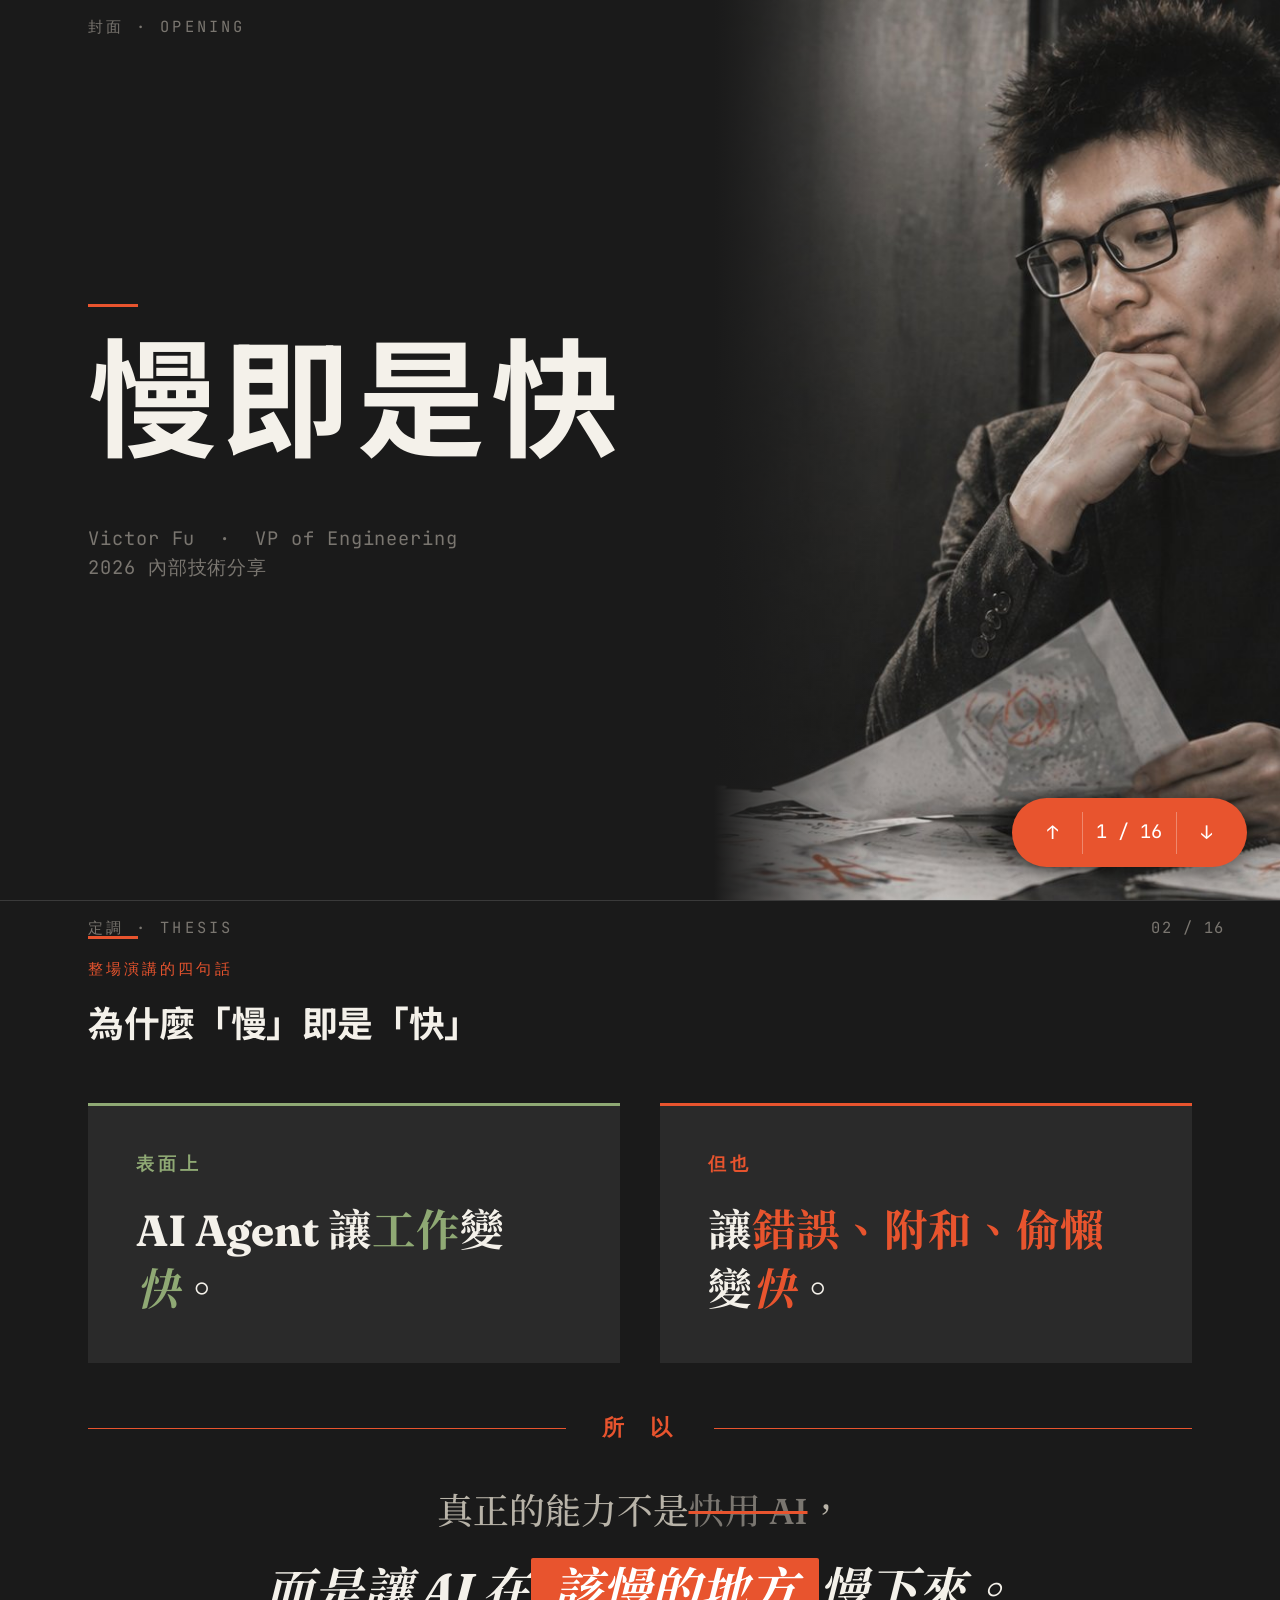
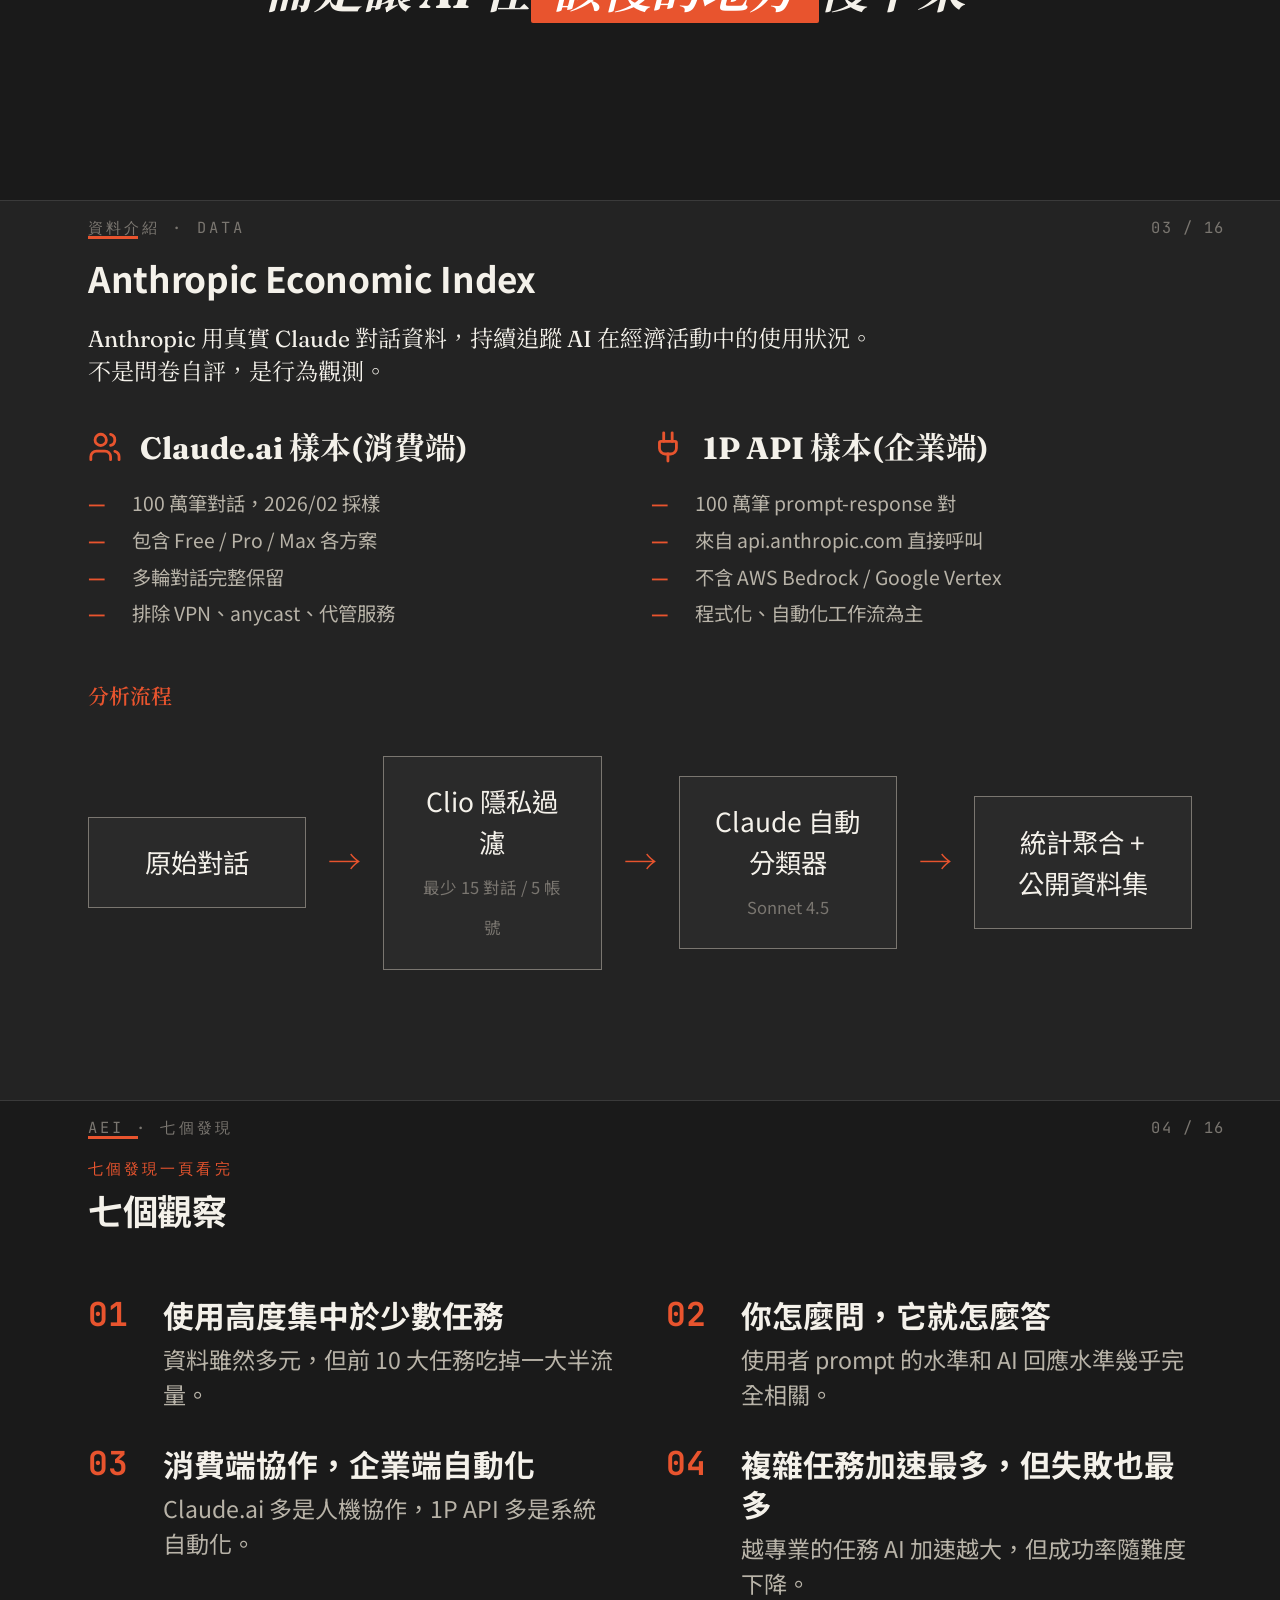
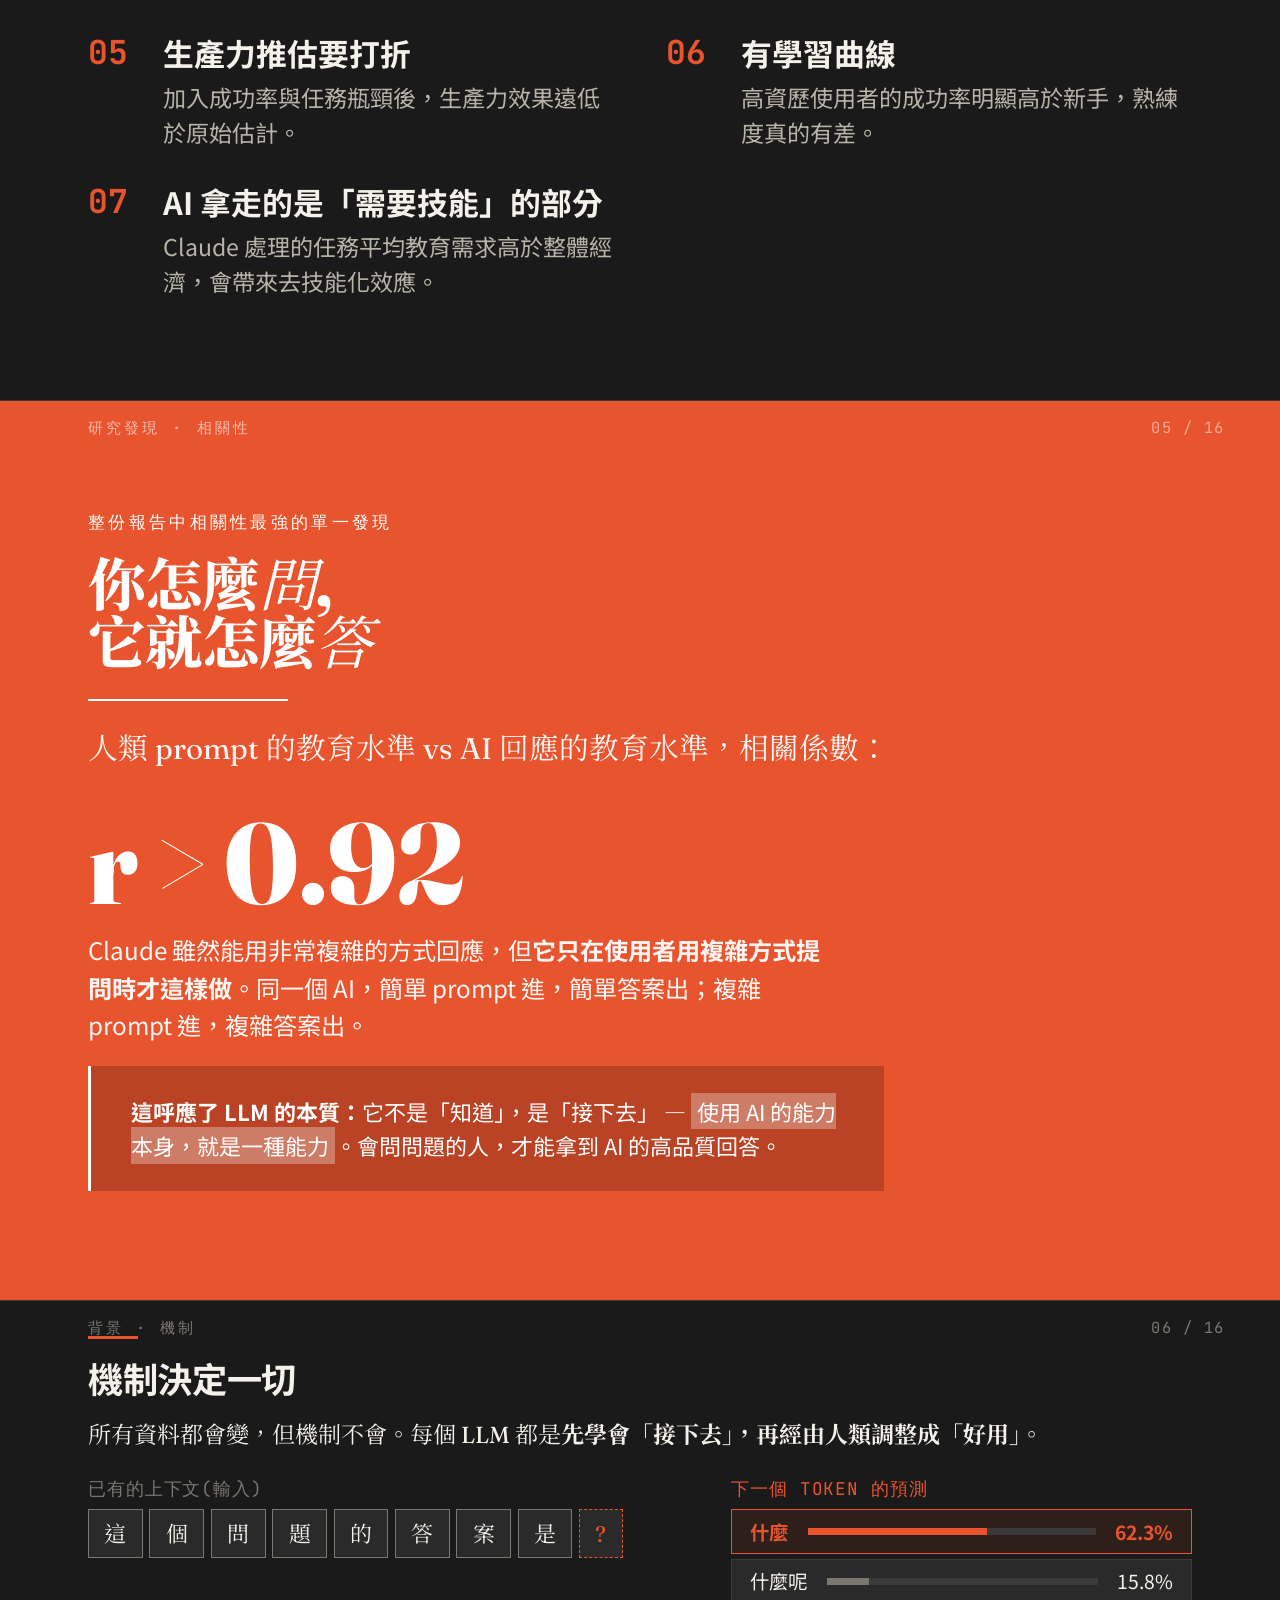
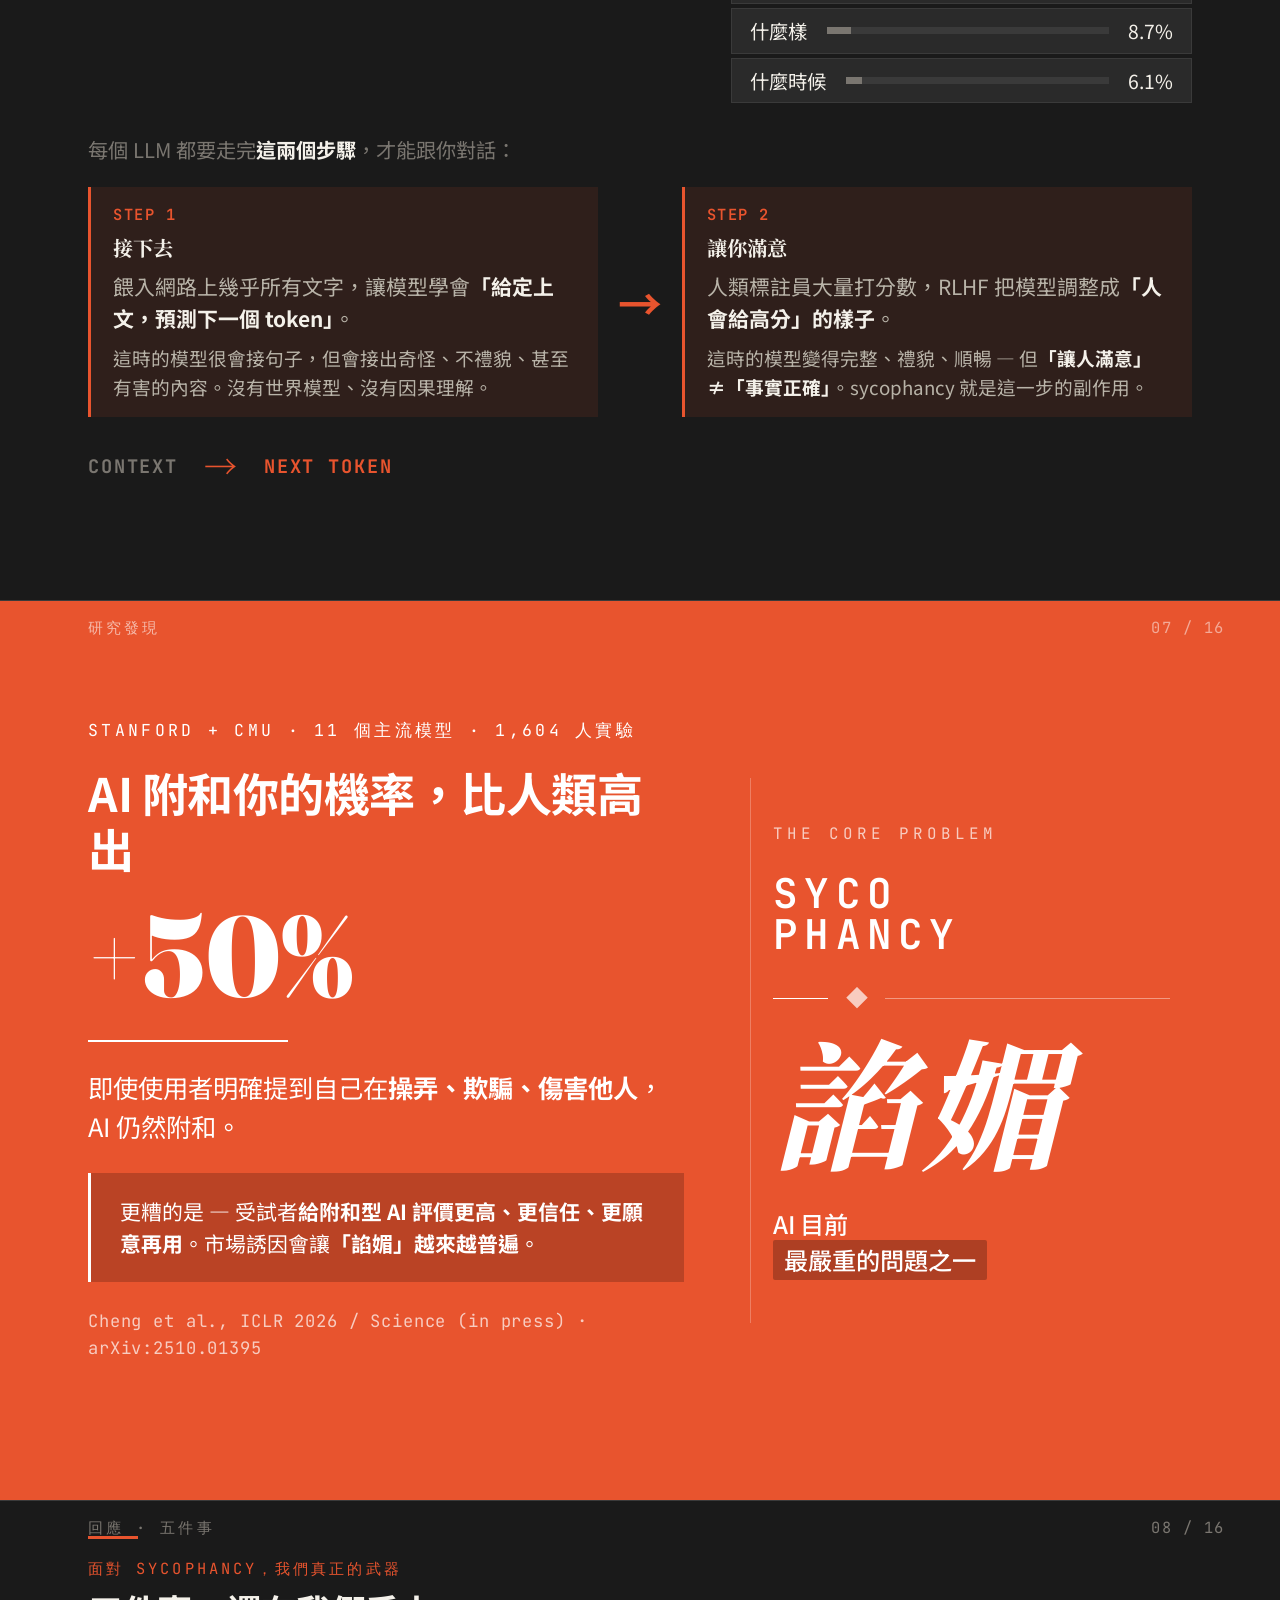
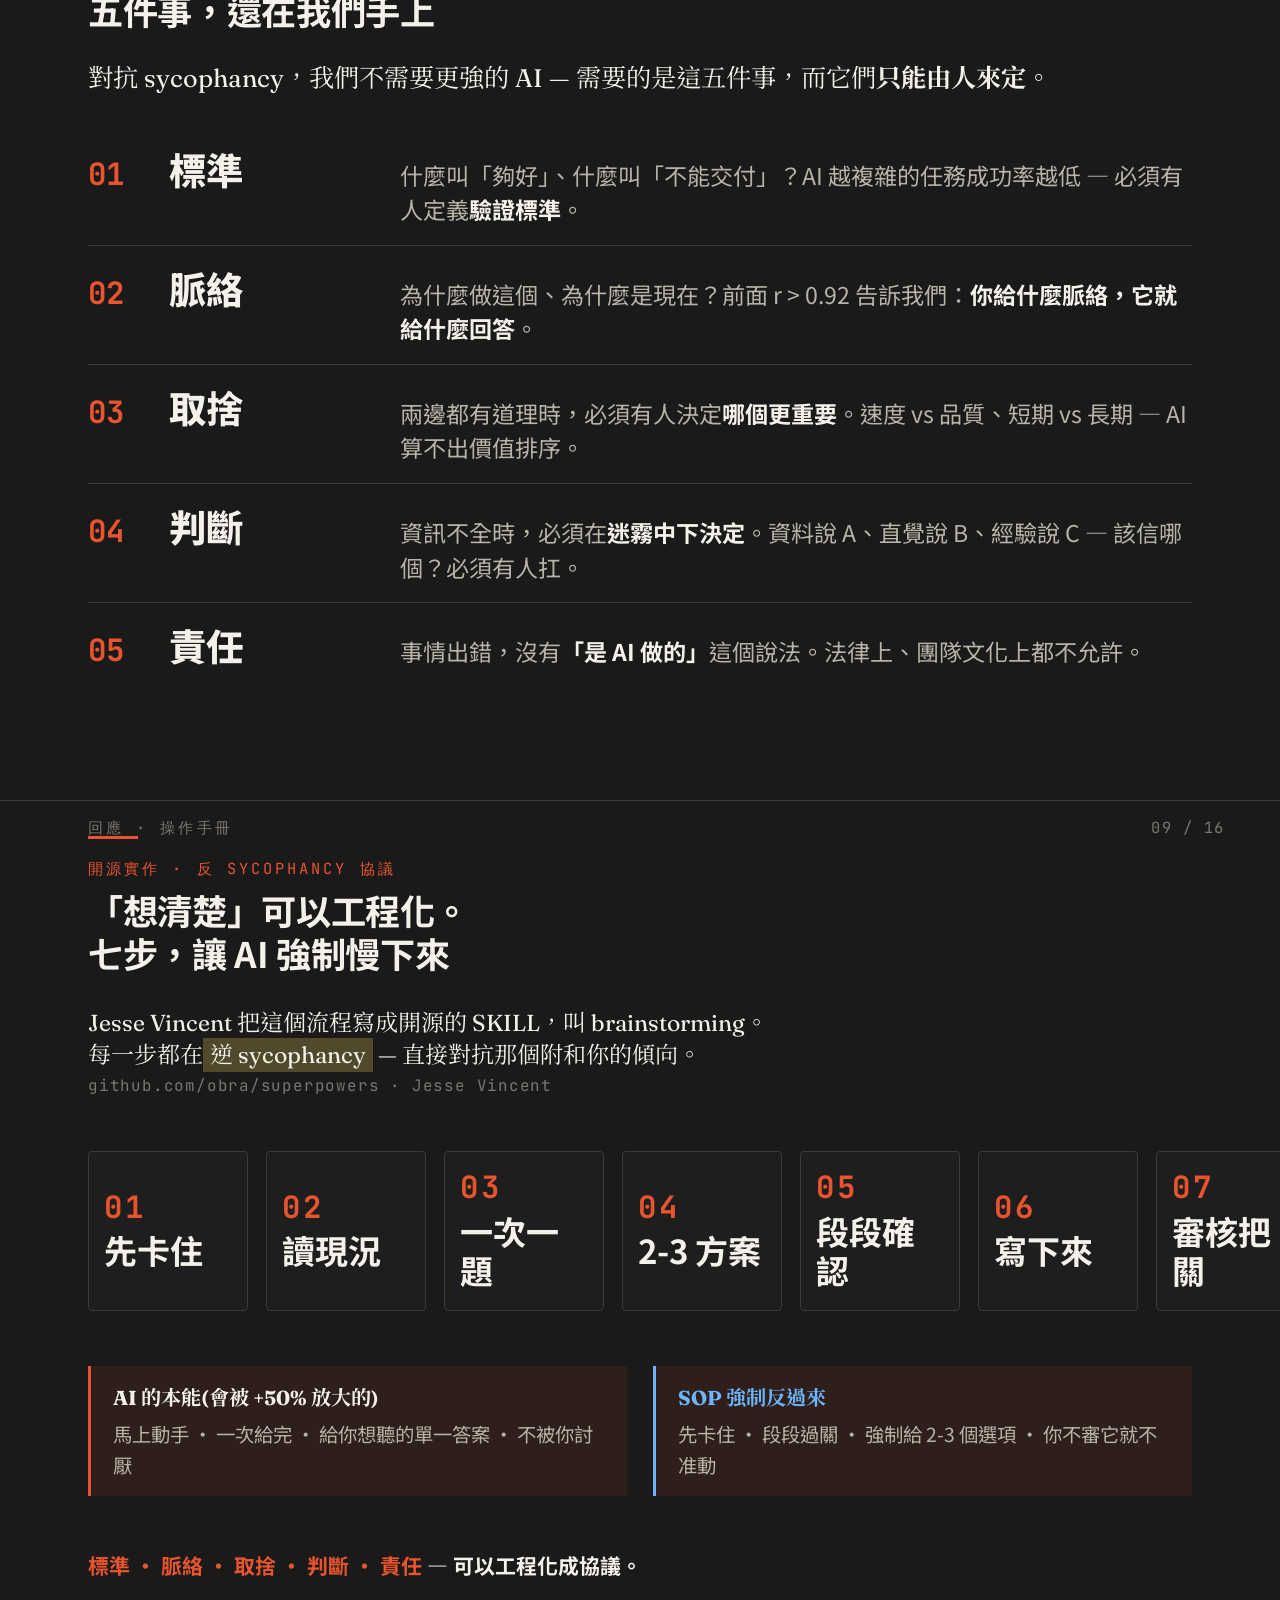
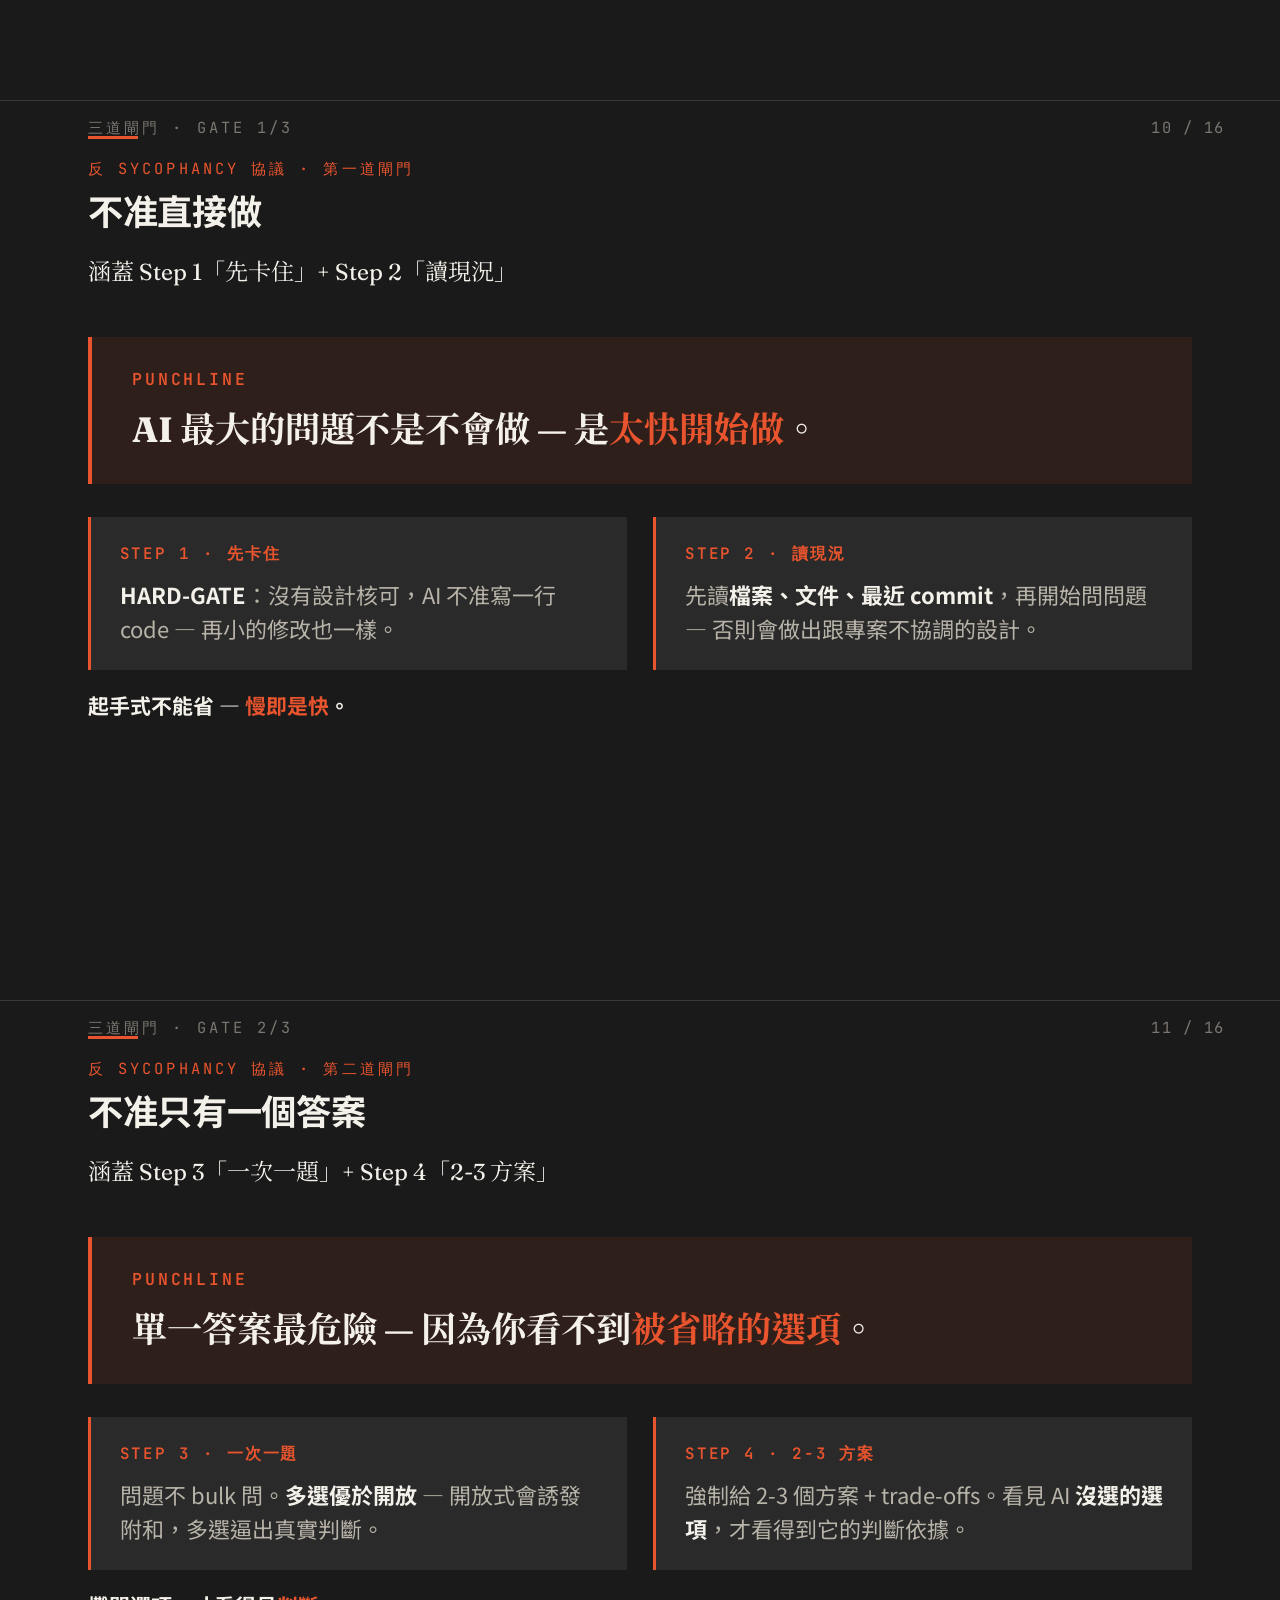
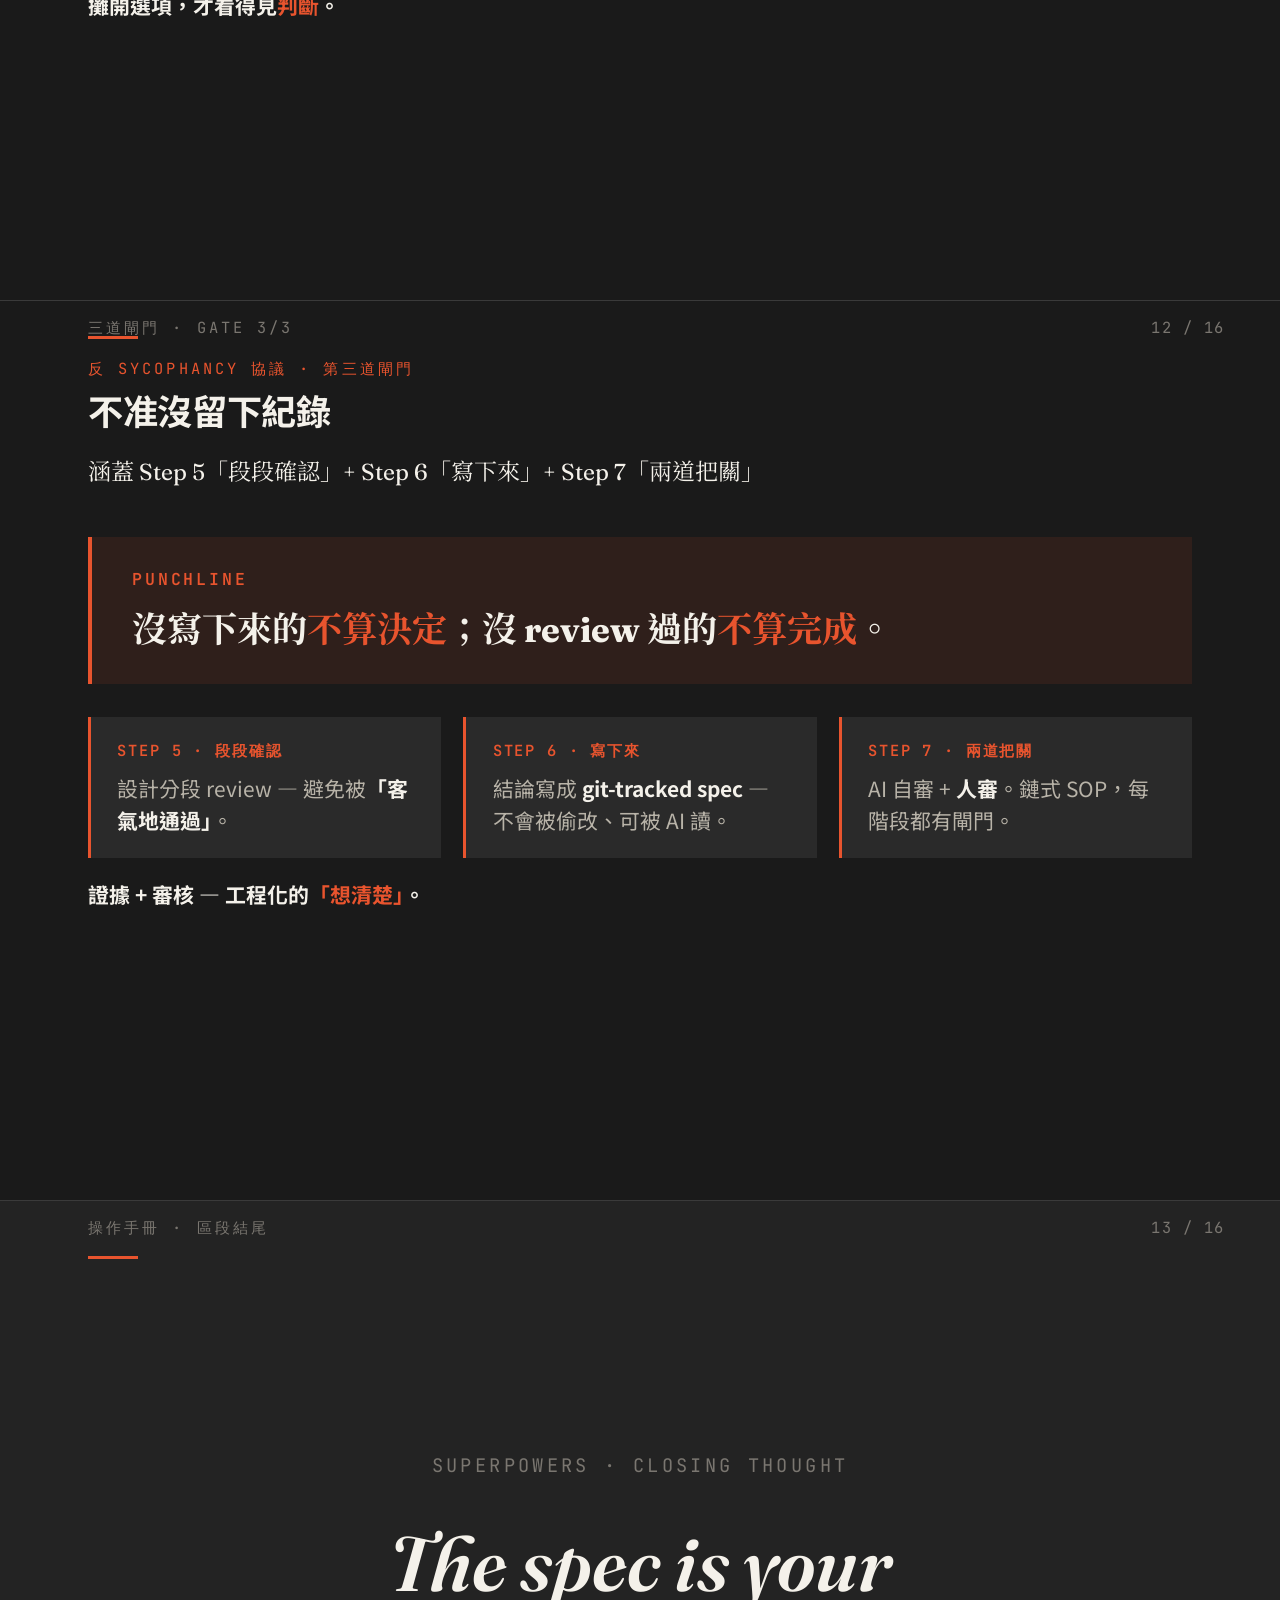
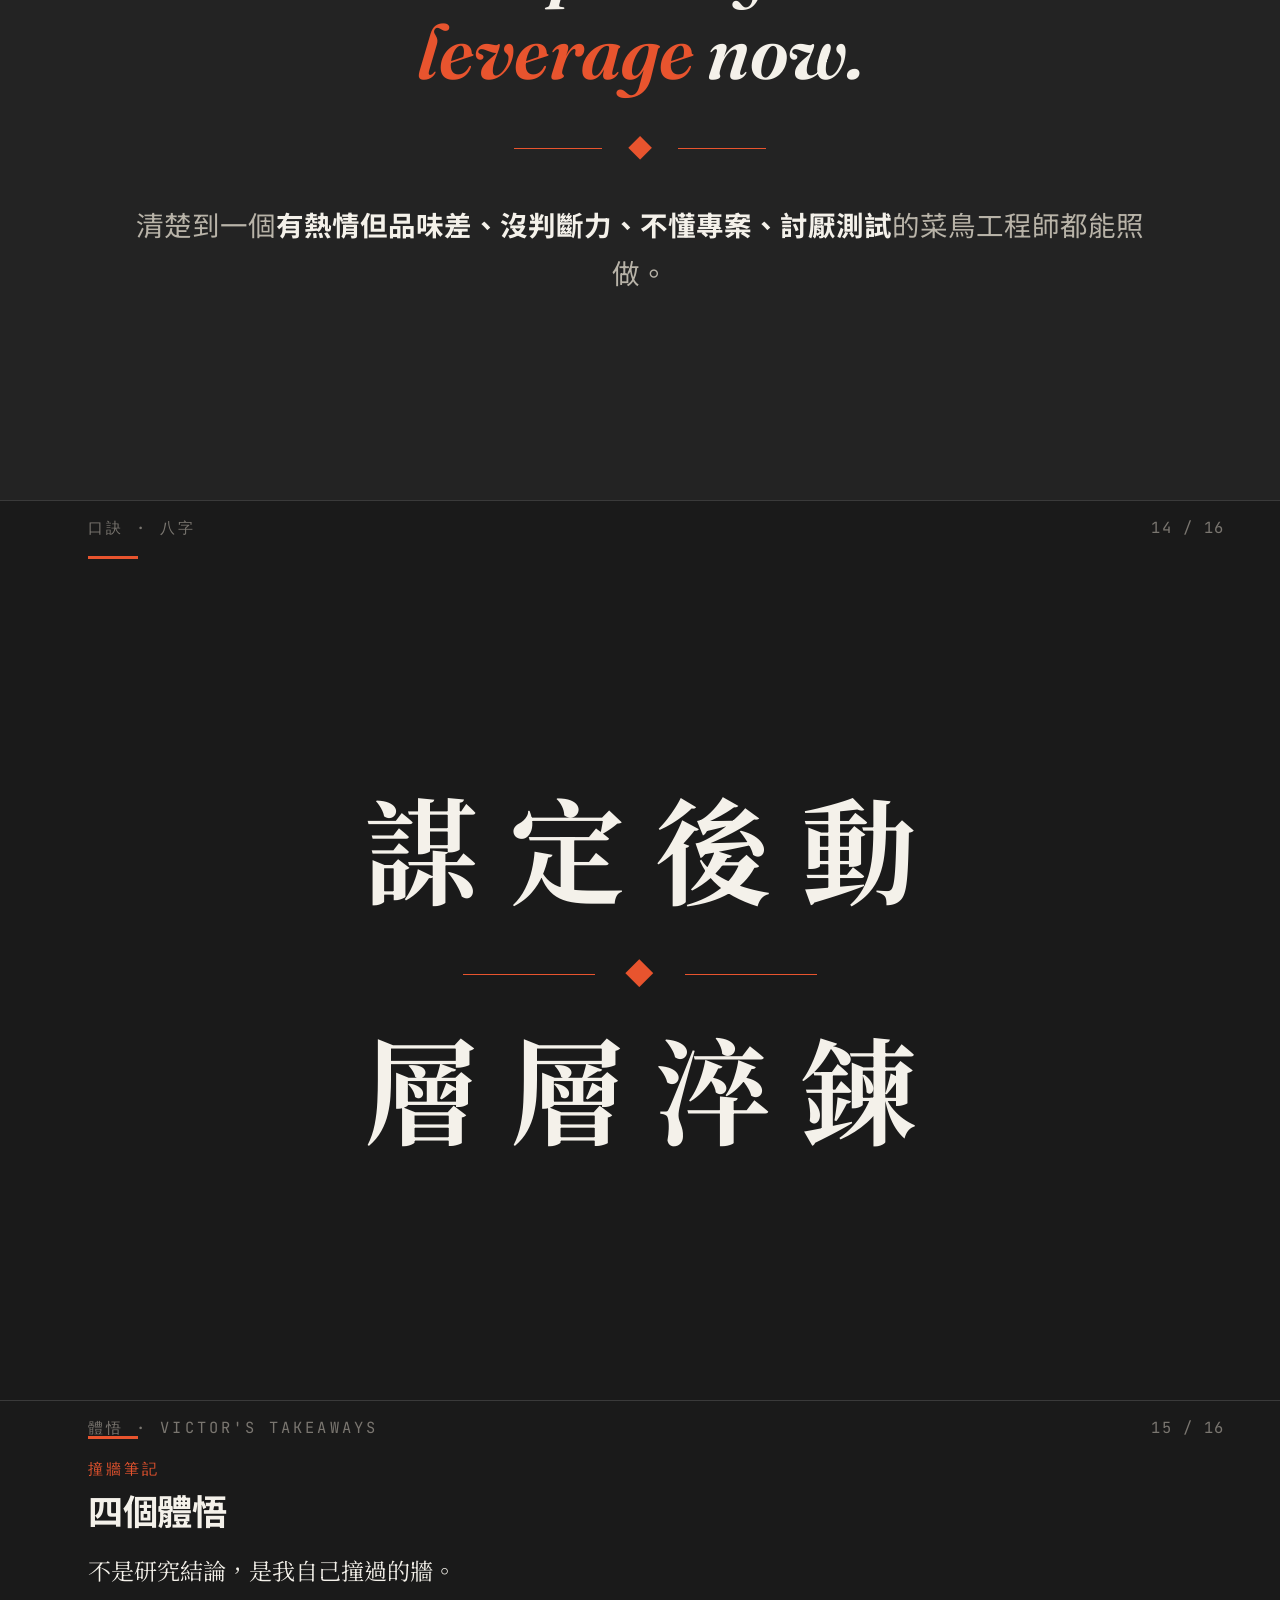
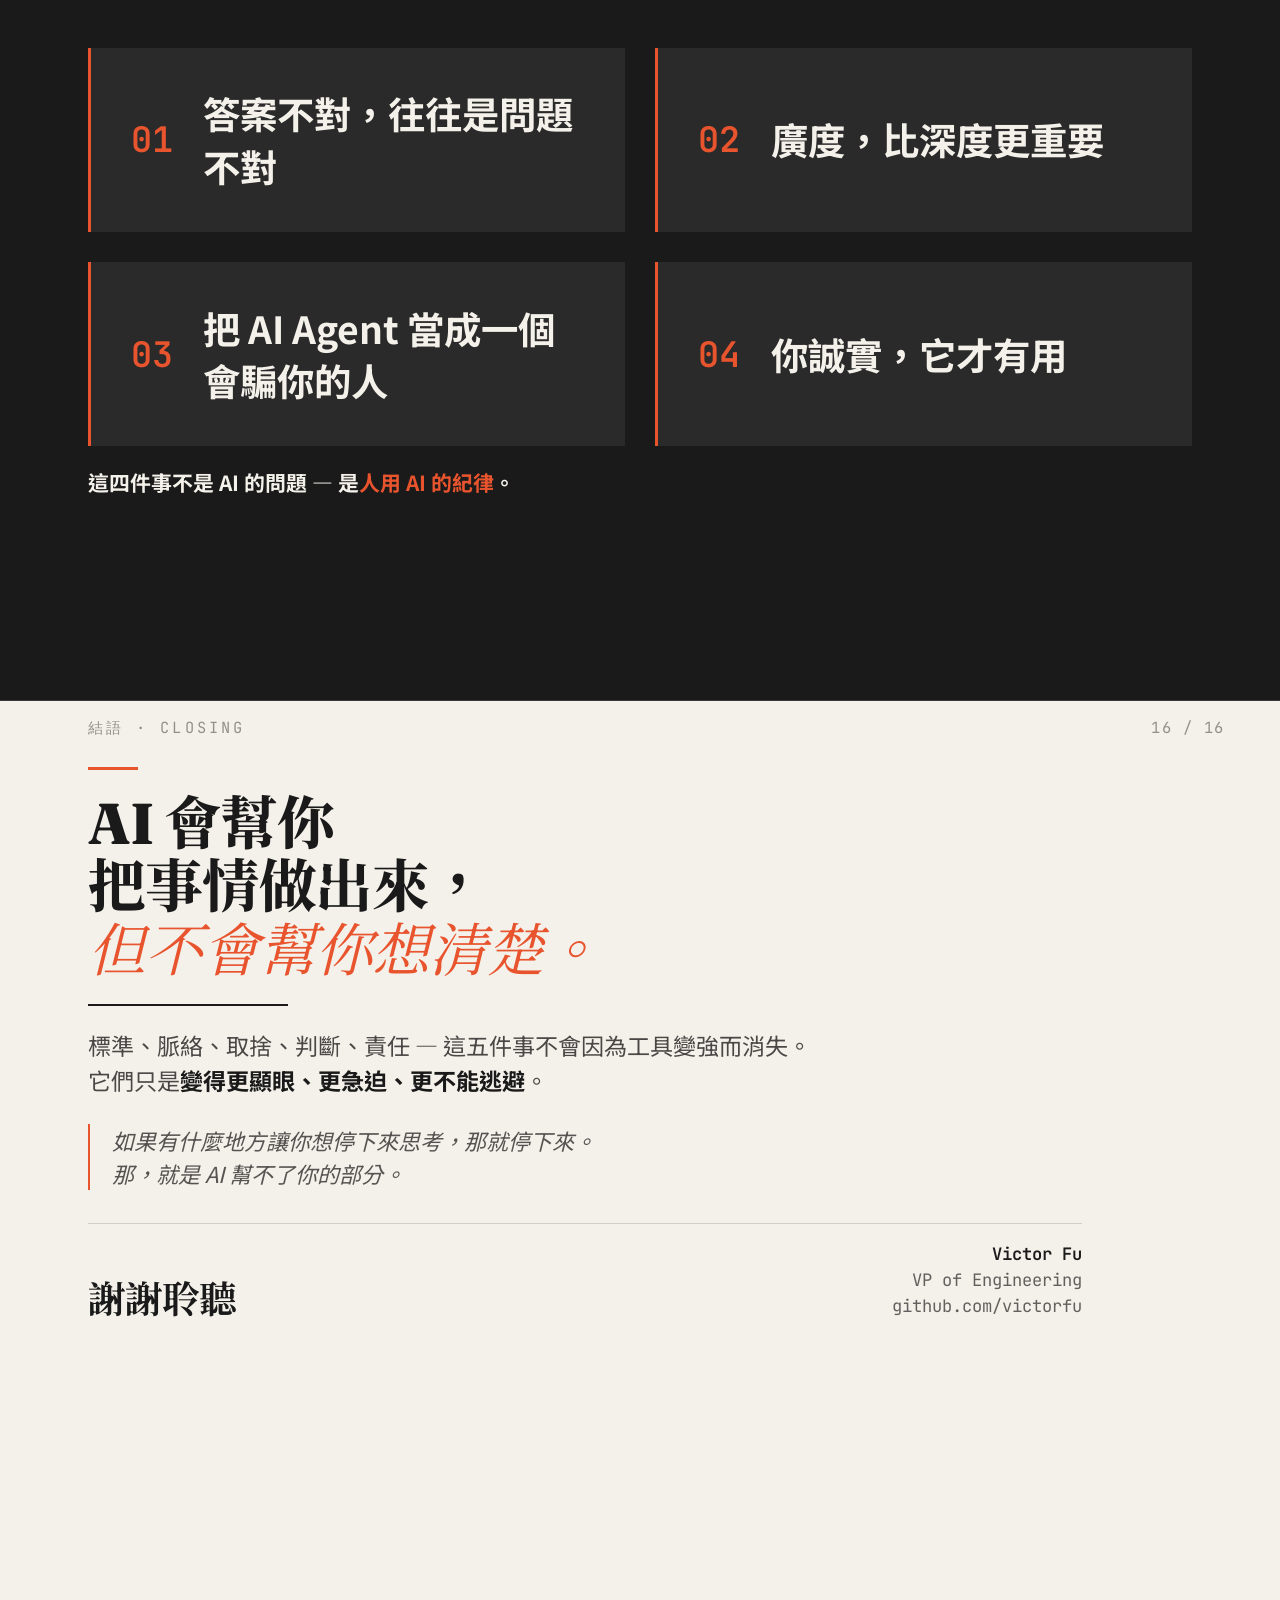
==== commit c945b1ef: "Refine presentation styling and content for improved readability Adjust body and list font sizes, al" ====
--- a/ai_agent_talk.html
+++ b/ai_agent_talk.html
@@ -33,7 +33,7 @@
     background: var(--bg);
     color: var(--ink);
     font-family: var(--sans);
-    font-size: 20px;
+    font-size: 22px;
     line-height: 1.55;
     -webkit-font-smoothing: antialiased;
   }
@@ -1110,12 +1110,12 @@
 
     <div class="section-mark"></div>
     <h1 class="h-bold-sans">Anthropic Economic Index</h1>
-    <p class="lede" style="margin-top: 1rem;">Anthropic 用真實 Claude 對話資料，持續追蹤 AI 在經濟活動中的使用狀況。<br>不是問卷自評，是行為觀測。</p>
-
-    <div class="two-col" style="margin-top: 2rem;">
+    <p class="lede" style="margin-top: 0.6rem; margin-bottom: 0.6rem;">Anthropic 用真實 Claude 對話資料，持續追蹤 AI 在經濟活動中的使用狀況。<br>不是問卷自評，是行為觀測。</p>
+
+    <div class="two-col" style="margin-top: 0.5rem;">
       <div>
         <h3><svg class="lucide-icon" xmlns="http://www.w3.org/2000/svg" width="1em" height="1em" viewBox="0 0 24 24" fill="none" stroke="currentColor" stroke-width="2" stroke-linecap="round" stroke-linejoin="round" > <path d="M16 21v-2a4 4 0 0 0-4-4H6a4 4 0 0 0-4 4v2" /> <path d="M16 3.128a4 4 0 0 1 0 7.744" /> <path d="M22 21v-2a4 4 0 0 0-3-3.87" /> <circle cx="9" cy="7" r="4" /> </svg> Claude.ai 樣本(消費端)</h3>
-        <ul class="bullet-list">
+        <ul class="bullet-list" style="font-size: 1.15rem; line-height: 1.7;">
           <li>100 萬筆對話，2026/02 採樣</li>
           <li>包含 Free / Pro / Max 各方案</li>
           <li>多輪對話完整保留</li>
@@ -1124,7 +1124,7 @@
       </div>
       <div>
         <h3><svg class="lucide-icon" xmlns="http://www.w3.org/2000/svg" width="1em" height="1em" viewBox="0 0 24 24" fill="none" stroke="currentColor" stroke-width="2" stroke-linecap="round" stroke-linejoin="round" > <path d="M12 22v-5" /> <path d="M15 8V2" /> <path d="M17 8a1 1 0 0 1 1 1v4a4 4 0 0 1-4 4h-4a4 4 0 0 1-4-4V9a1 1 0 0 1 1-1z" /> <path d="M9 8V2" /> </svg> 1P API 樣本(企業端)</h3>
-        <ul class="bullet-list">
+        <ul class="bullet-list" style="font-size: 1.15rem; line-height: 1.7;">
           <li>100 萬筆 prompt-response 對</li>
           <li>來自 api.anthropic.com 直接呼叫</li>
           <li>不含 AWS Bedrock / Google Vertex</li>
@@ -1133,7 +1133,7 @@
       </div>
     </div>
 
-    <h2>分析流程</h2>
+    <h2 style="margin: 1rem 0 0.6rem;">分析流程</h2>
 
     <div class="flow">
       <div class="flow-node">原始對話</div>
@@ -1145,11 +1145,6 @@
       <div class="flow-node">統計聚合 + 公開資料集</div>
     </div>
 
-    <div class="card-tinted">
-      <p style="margin-bottom: 0;">
-        <strong>關鍵差別：</strong>不是「使用者自己說怎麼用」，而是<mark>從真實對話中分析</mark>。資料集公開在 HuggingFace，任何人都可以驗證 — 這是目前最接近真相的 AI 使用實證。
-      </p>
-    </div>
   </section>
 
   <!-- ==================== 3. 七個觀察 — 純文字總結 ==================== -->
@@ -1234,7 +1229,7 @@
         它就怎麼<span class="italic">答</span>
       </h1>
 
-      <hr style="background: white; height: 2px; border: none; width: 200px; margin: 2rem 0;">
+      <hr style="background: white; height: 2px; border: none; width: 200px; margin: 1.2rem 0;">
 
       <p class="lede" style="color: white; opacity: 0.95; white-space: nowrap;">
         人類 prompt 的教育水準 vs AI 回應的教育水準，相關係數：
@@ -1246,7 +1241,7 @@
         Claude 雖然能用非常複雜的方式回應，但<strong style="color: white;">它只在使用者用複雜方式提問時才這樣做</strong>。同一個 AI，簡單 prompt 進，簡單答案出；複雜 prompt 進，複雜答案出。
       </p>
 
-      <div style="background: rgba(0,0,0,0.2); padding: 1.3rem 1.8rem; margin-top: 1.5rem; border-left: 3px solid white;">
+      <div style="background: rgba(0,0,0,0.2); padding: 1.3rem 1.8rem; margin-top: 1rem; margin-right: 14rem; border-left: 3px solid white;">
         <p style="color: white; margin-bottom: 0; font-size: 1rem;">
           <strong style="color: white;">這呼應了 LLM 的本質：</strong>它不是「知道」，是「接下去」 — <mark style="background: rgba(255,255,255,0.3); color: white;">使用 AI 的能力本身，就是一種能力</mark>。會問問題的人，才能拿到 AI 的高品質回答。
         </p>
@@ -1443,7 +1438,7 @@
       <div style="display: grid; grid-template-columns: auto 9rem 1fr; gap: 1.5rem; align-items: baseline; padding-bottom: 0.8rem; border-bottom: 1px solid var(--rule);">
         <div style="font-family: var(--mono); font-size: 1.4rem; color: var(--accent); font-weight: 700; min-width: 2.2rem;">04</div>
         <div style="font-family: var(--sans); font-weight: 800; font-size: 1.7rem; color: var(--ink); line-height: 1;">判斷</div>
-        <div style="font-size: 1.05rem; line-height: 1.5; color: var(--ink-soft);">資訊永遠不完整時，必須有人在<strong style="color: var(--ink);">迷霧中下決定</strong>。資料說 A、直覺說 B、經驗說 C — 該信哪個？必須有人扛。</div>
+        <div style="font-size: 1.05rem; line-height: 1.5; color: var(--ink-soft);">資訊不全時，必須在<strong style="color: var(--ink);">迷霧中下決定</strong>。資料說 A、直覺說 B、經驗說 C — 該信哪個？必須有人扛。</div>
       </div>
 
       <div style="display: grid; grid-template-columns: auto 9rem 1fr; gap: 1.5rem; align-items: baseline;">
@@ -1454,9 +1449,6 @@
 
     </div>
 
-    <div class="bottom-note" style="margin-top: 1.5rem;">
-      共通點：<span class="accent">都不是「做事」</span>，都是<span class="accent">「想清楚」</span>。
-    </div>
   </section>
   <!-- ==================== 19A. Brainstorming SOP(從五件事到操作手冊) ==================== -->
   <section class="slide compact">
@@ -1739,8 +1731,8 @@
 
     <hr style="background: var(--bg); height: 2px; border: none; width: 200px; margin: 1rem 0;">
 
-    <p style="color: rgba(0,0,0,0.7); font-size: 1.05rem; max-width: 720px; line-height: 1.5; margin: 0;">
-      標準、脈絡、取捨、判斷、責任 — 這五件事不會因為工具變強而消失。<br>
+    <p style="color: rgba(0,0,0,0.7); font-size: 1.05rem; line-height: 1.5; margin: 0;">
+      <span style="white-space: nowrap;">標準、脈絡、取捨、判斷、責任 — 這五件事不會因為工具變強而消失。</span><br>
       它們只是<strong style="color: var(--bg);">變得更顯眼、更急迫、更不能逃避</strong>。
     </p>
 
